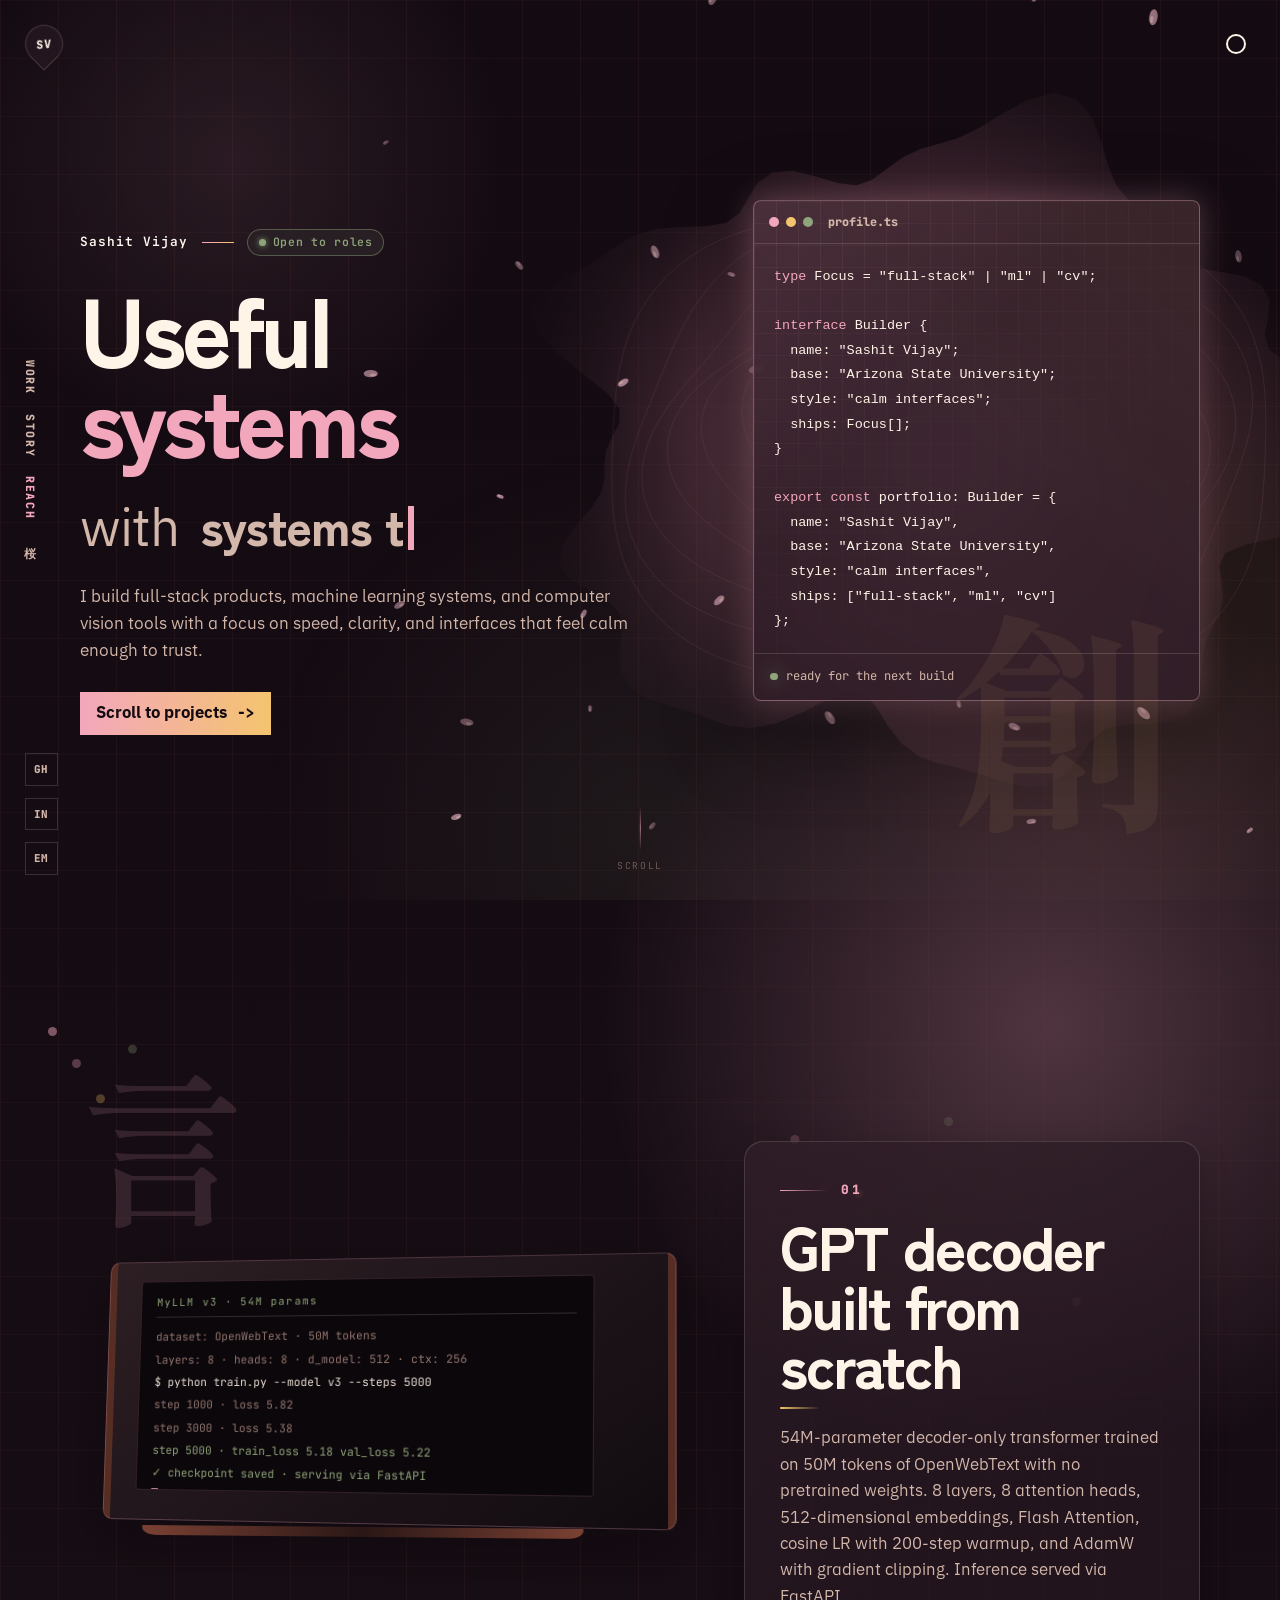
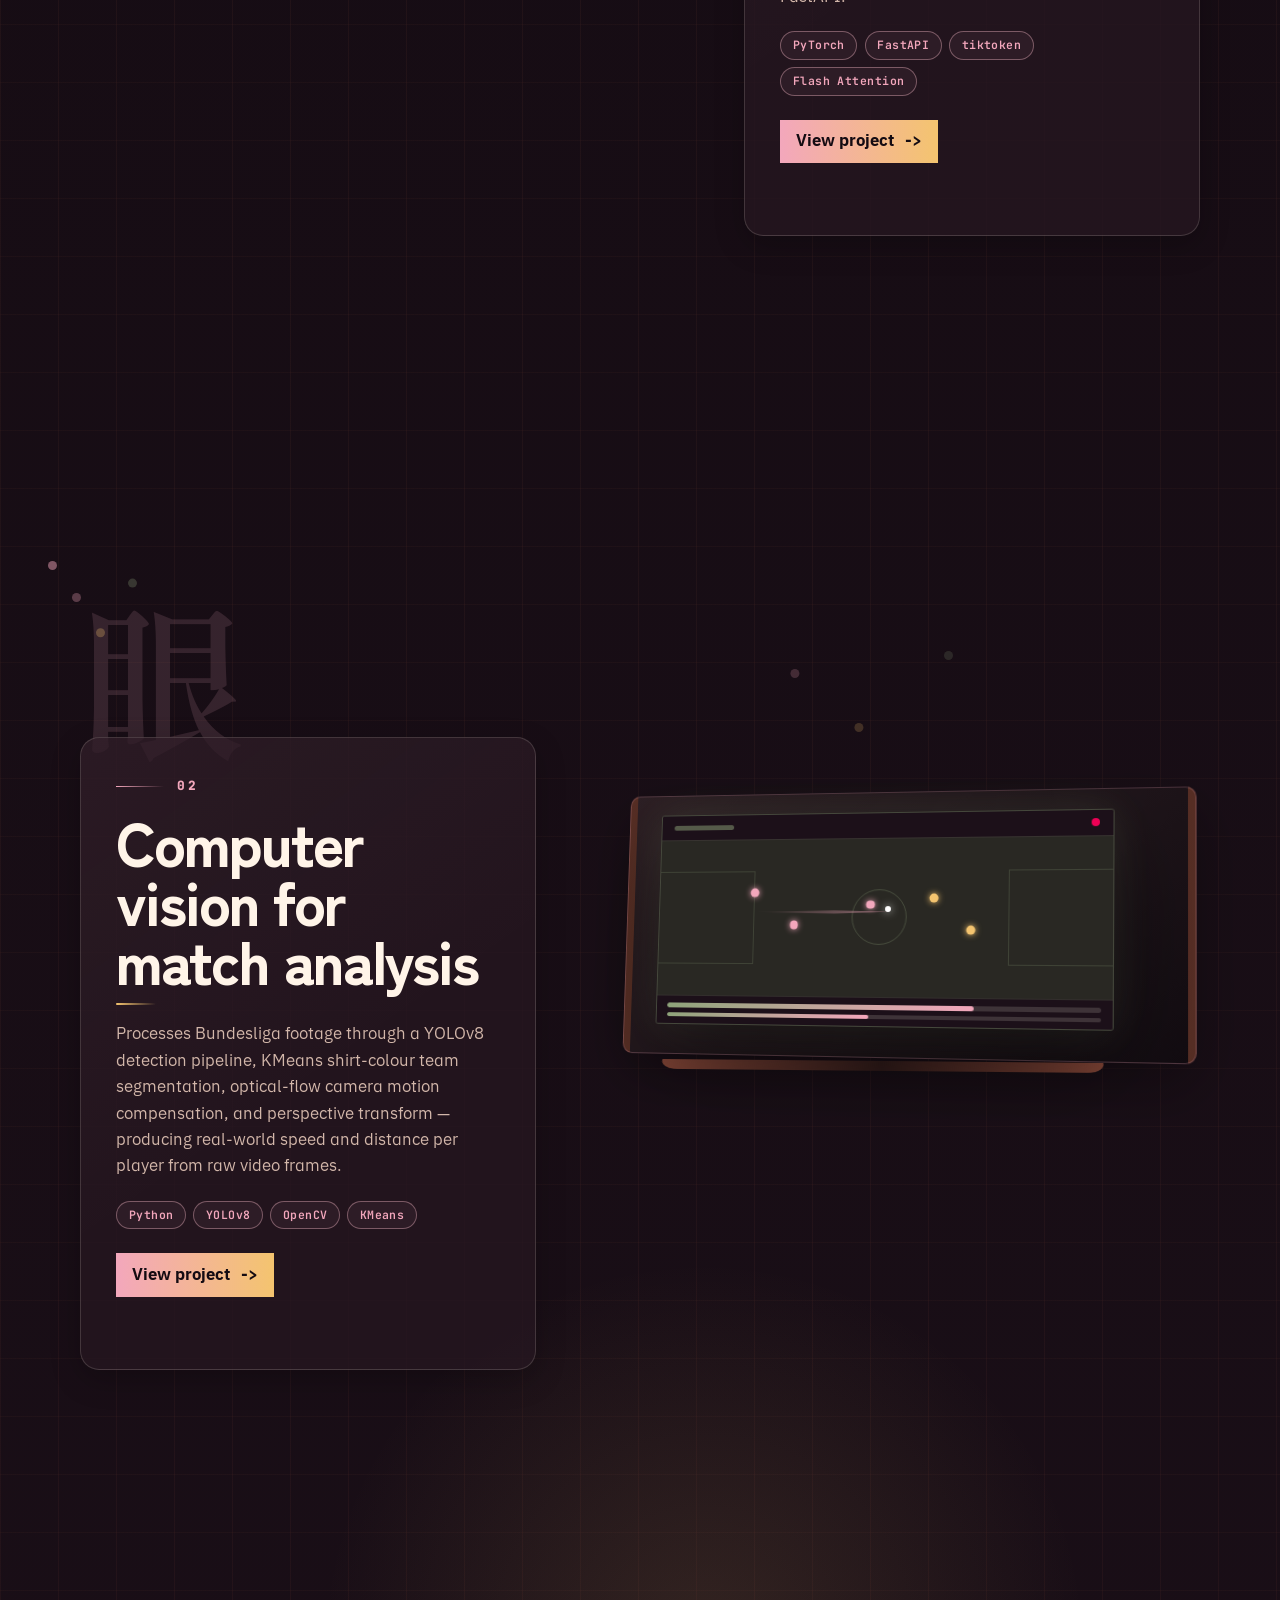
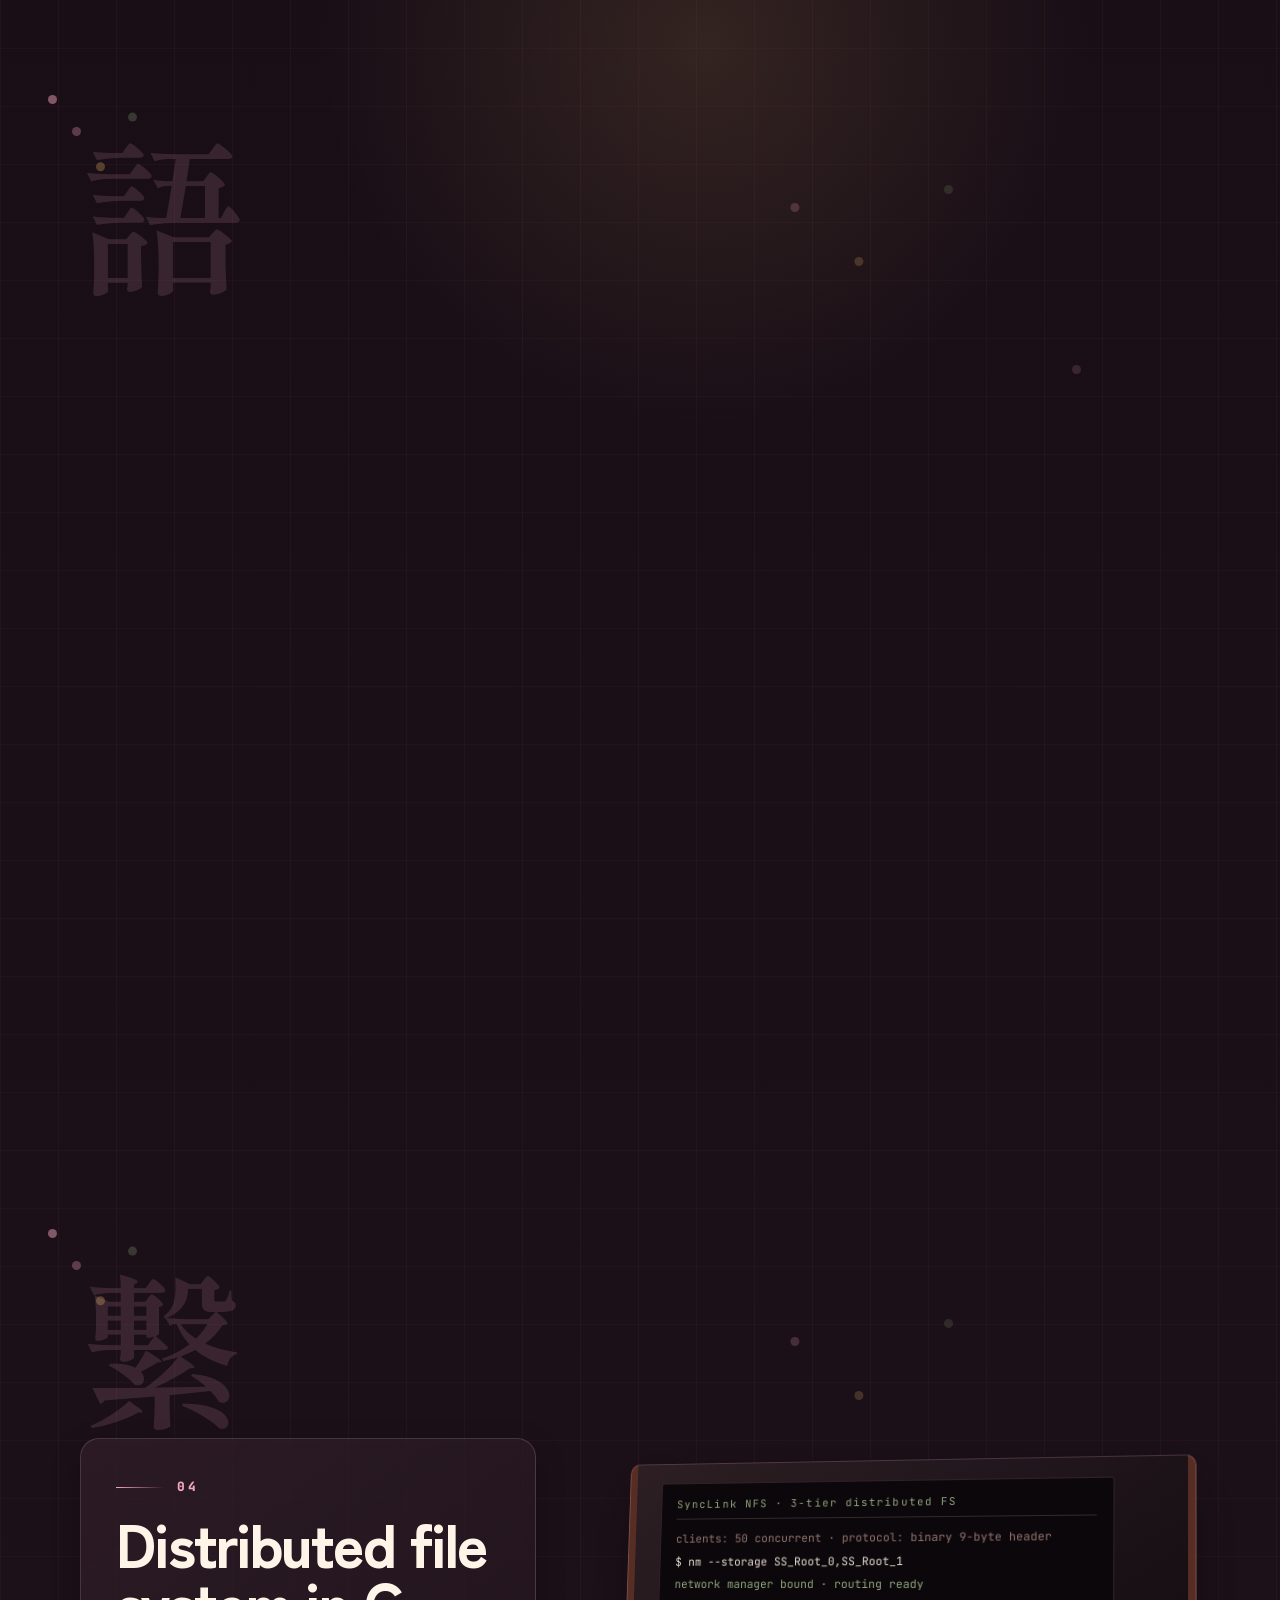
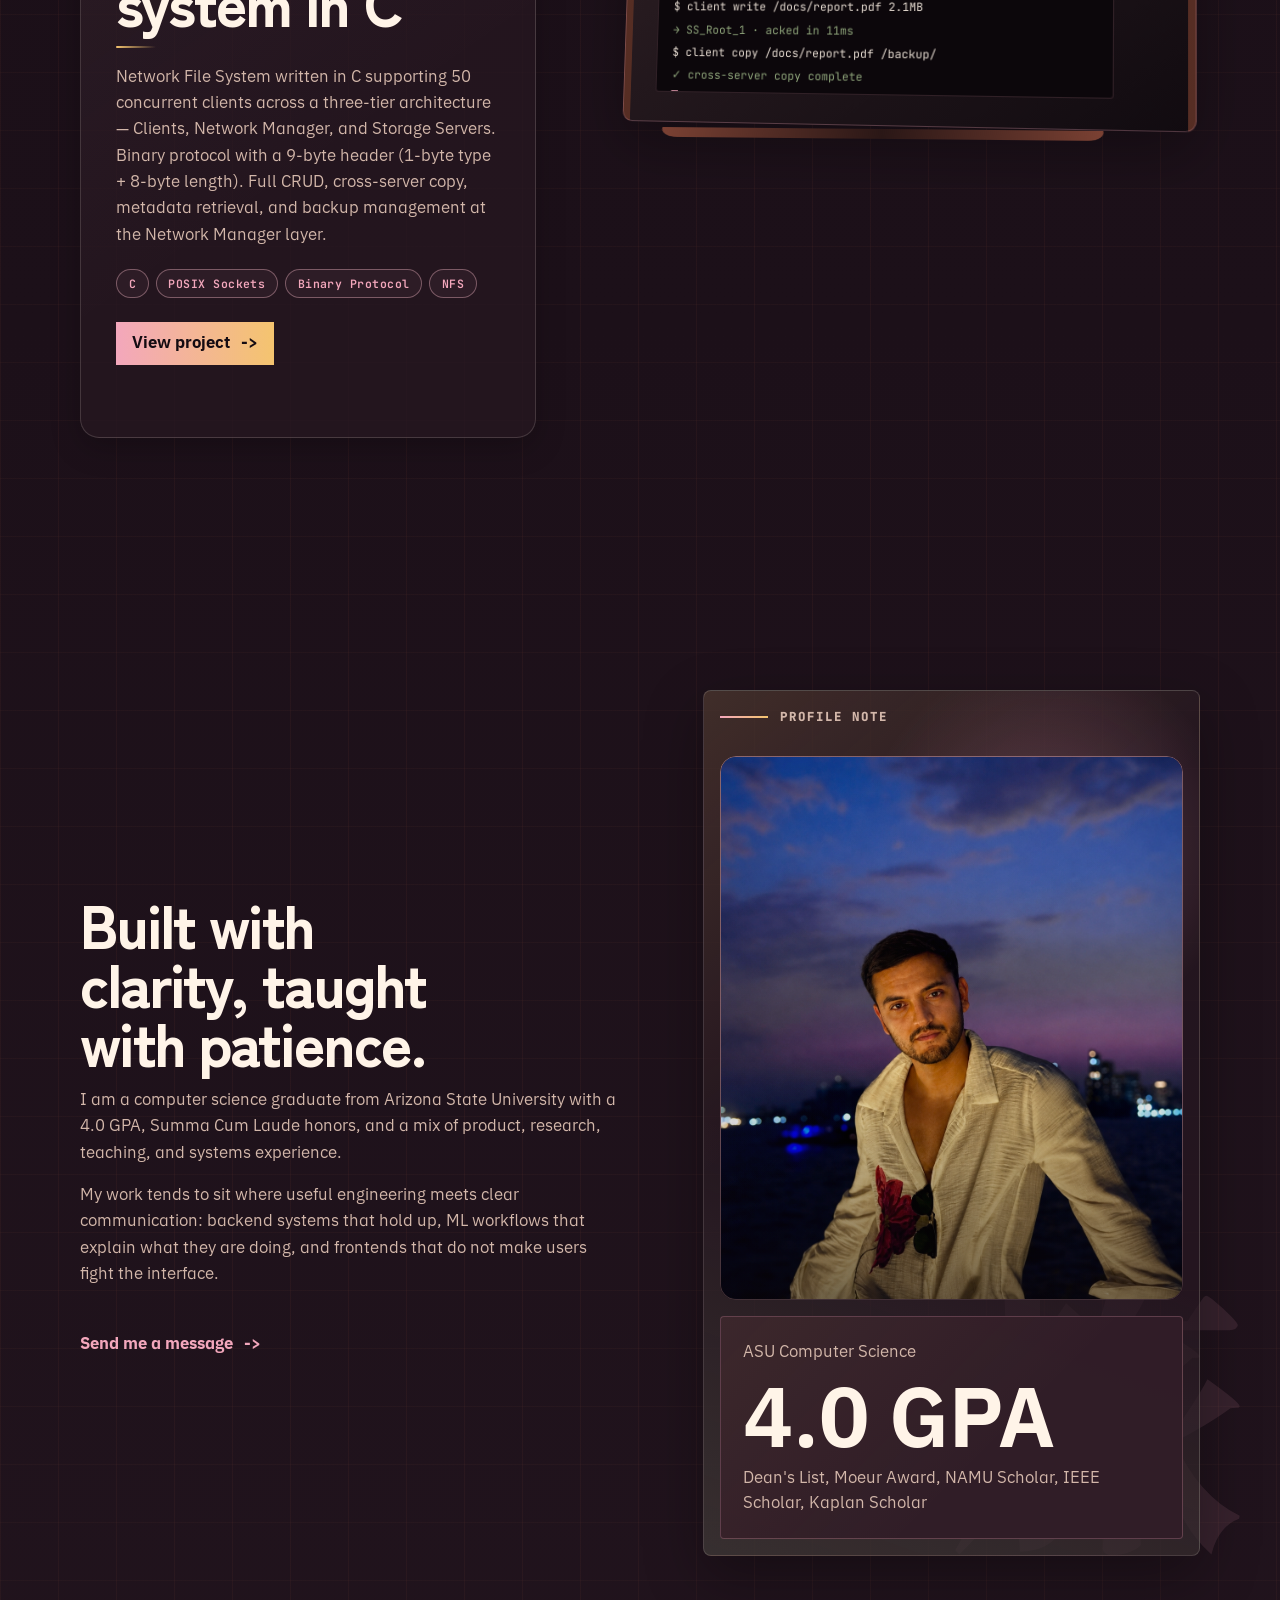
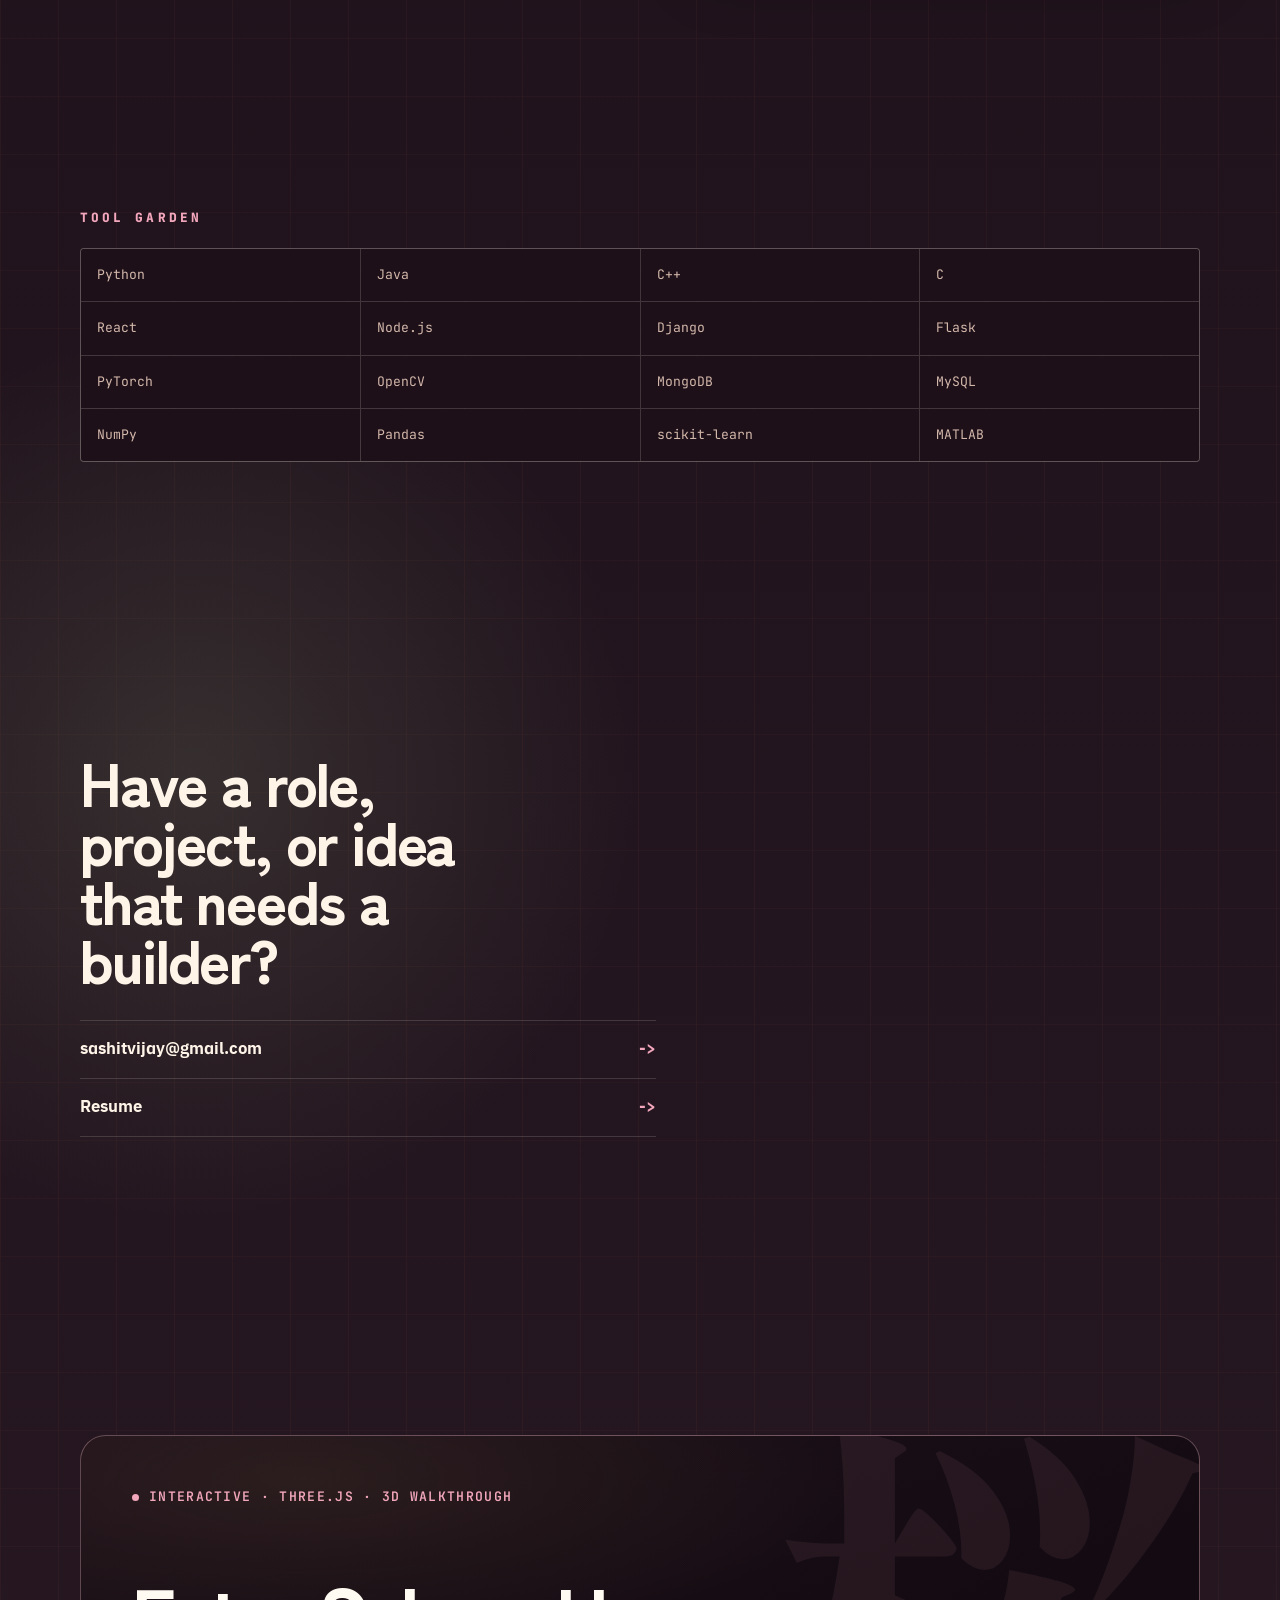
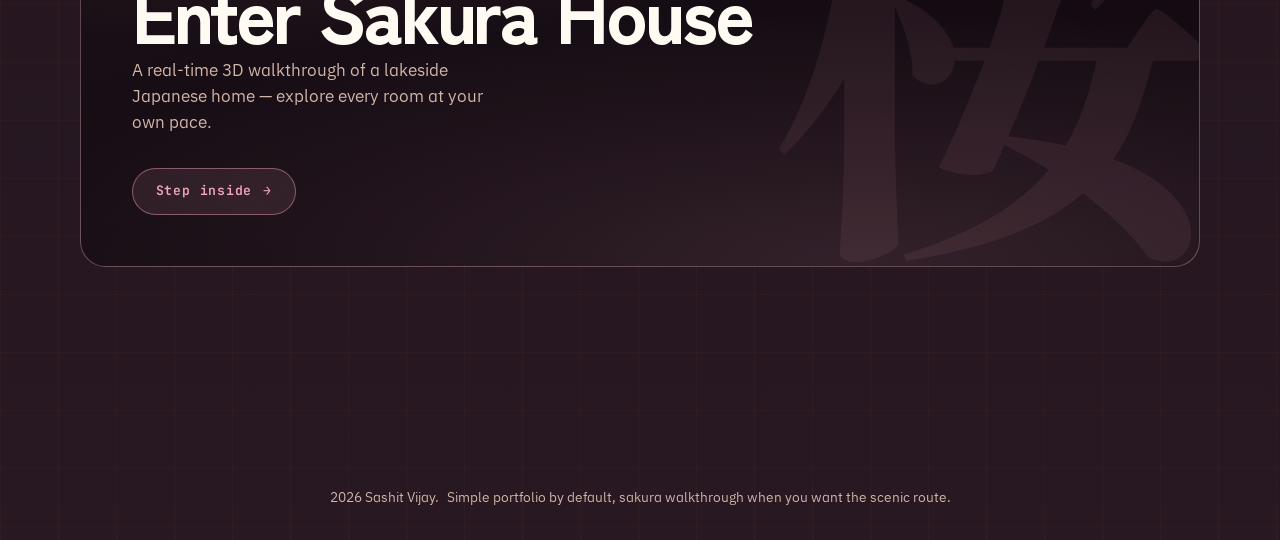
==== index.html @ f4597b2e "Restore full open-world sakura house and portal entry - Restores src/main.js to the full lakeside op" ====
<!doctype html>
<html lang="en">
  <head>
    <meta charset="UTF-8" />
    <meta name="viewport" content="width=device-width, initial-scale=1.0" />
    <meta
      name="description"
      content="Sashit Vijay - full-stack developer, machine learning engineer, and computer vision builder."
    />
    <meta name="color-scheme" content="dark light" />
    <meta name="theme-color" content="#160d14" />
    <title>Sashit Vijay | Developer Portfolio</title>
    <link rel="preconnect" href="https://fonts.googleapis.com" />
    <link rel="preconnect" href="https://fonts.gstatic.com" crossorigin />
    <link
      href="https://fonts.googleapis.com/css2?family=IBM+Plex+Sans+JP:wght@400;500;600;700&family=JetBrains+Mono:wght@400;500;600&family=Shippori+Mincho:wght@400;500;600;700&family=Zen+Kaku+Gothic+New:wght@400;500;700;900&display=swap"
      rel="stylesheet"
    />
    <link rel="stylesheet" href="./src/portfolio.css" />
  </head>
  <body id="top">
    <a class="skip-link" href="#main-content">Skip to main content</a>
    <canvas class="hero-blob" id="heroCanvas" aria-hidden="true"></canvas>

    <a class="logo-mark" href="#intro" aria-label="Sashit Vijay home">
      <span>SV</span>
    </a>
    <button class="theme-toggle" id="themeToggle" type="button" aria-label="Toggle color theme">
      <span aria-hidden="true"></span>
    </button>

    <nav class="edge-nav" aria-label="Primary navigation">
      <a href="#project-1">Work</a>
      <a href="#details">Story</a>
      <a href="#contact">Reach</a>
      <a href="./world.html">桜</a>
    </nav>

    <div class="social-rail" aria-label="Social links">
      <a href="https://github.com/adrynalean" target="_blank" rel="noreferrer" aria-label="GitHub">GH</a>
      <a href="https://www.linkedin.com/in/sashit-vijay-443b18194/" target="_blank" rel="noreferrer" aria-label="LinkedIn">IN</a>
      <a href="mailto:sashitvijay@gmail.com" aria-label="Email">EM</a>
    </div>

    <main id="main-content">
      <section class="hero section-shell" id="intro">
        <div class="hero-copy">
          <div class="hero-eyebrow">
            <span class="hero-name">Sashit Vijay</span>
            <span class="hero-divider" aria-hidden="true"></span>
            <span class="hero-available"><span aria-hidden="true"></span>Open to roles</span>
          </div>
          <h1>
            <span>Useful <em class="h1-accent">systems</em></span>
            <span class="role-row"><em class="role-prefix">with</em> <span id="roleWord">full-stack craft</span></span>
          </h1>
          <p class="hero-summary">
            I build full-stack products, machine learning systems, and computer vision tools
            with a focus on speed, clarity, and interfaces that feel calm enough to trust.
          </p>
          <a class="scroll-cta" href="#project-1">Scroll to projects</a>
        </div>

        <aside class="code-window reveal" aria-label="TypeScript profile card">
          <div class="code-topbar">
            <span></span><span></span><span></span>
            <strong>profile.ts</strong>
          </div>
          <pre><code><span class="code-muted">type</span> Focus = "full-stack" | "ml" | "cv";

<span class="code-muted">interface</span> Builder {
  name: "Sashit Vijay";
  base: "Arizona State University";
  style: "calm interfaces";
  ships: Focus[];
}

<span class="code-muted">export const</span> portfolio: Builder = {
  name: "Sashit Vijay",
  base: "Arizona State University",
  style: "calm interfaces",
  ships: ["full-stack", "ml", "cv"]
};</code></pre>
          <p class="code-status"><span></span>ready for the next build</p>
        </aside>
        <a class="scroll-indicator" href="#project-1" aria-label="Scroll to projects"></a>
      </section>

      <section class="project-section section-shell" id="project-1">
        <p class="decor-type" aria-hidden="true">言</p>
        <div class="project-visual laptop-mockup reveal">
          <div class="screen systems-screen">
            <div class="terminal-prompt">MyLLM v3 · 54M params</div>
            <div class="terminal-lines">
              <span class="t-muted">dataset: OpenWebText · 50M tokens</span>
              <span class="t-muted">layers: 8 · heads: 8 · d_model: 512 · ctx: 256</span>
              <span class="t-cmd">$ python train.py --model v3 --steps 5000</span>
              <span class="t-muted">step 1000 · loss 5.82</span>
              <span class="t-muted">step 3000 · loss 5.38</span>
              <span class="t-ok">step 5000 · train_loss 5.18  val_loss 5.22</span>
              <span class="t-ok">✓ checkpoint saved · serving via FastAPI</span>
              <span class="t-cursor">█</span>
            </div>
          </div>
        </div>
        <article class="project-copy reveal">
          <p class="project-number"><span></span>01</p>
          <h2>GPT decoder built from scratch</h2>
          <p>
            54M-parameter decoder-only transformer trained on 50M tokens of OpenWebText
            with no pretrained weights. 8 layers, 8 attention heads, 512-dimensional
            embeddings, Flash Attention, cosine LR with 200-step warmup, and AdamW with
            gradient clipping. Inference served via FastAPI.
          </p>
          <div class="stack-tags" aria-label="MyLLM tech stack">
            <span>PyTorch</span><span>FastAPI</span><span>tiktoken</span><span>Flash Attention</span>
          </div>
          <a class="project-button" href="https://github.com/adrynalean/MyLLM" target="_blank" rel="noreferrer">
            View project
          </a>
        </article>
      </section>

      <section class="project-section project-flip section-shell" id="project-2">
        <p class="decor-type" aria-hidden="true">眼</p>
        <div class="project-visual laptop-mockup reveal">
          <div class="screen soccer-screen">
            <div class="soccer-topbar"><span></span><span class="soccer-rec"></span></div>
            <div class="soccer-field">
              <div class="field-lines">
                <span class="field-center"></span>
                <span class="field-box field-box--left"></span>
                <span class="field-box field-box--right"></span>
              </div>
              <span class="player-dot" style="top:34%;left:22%"></span>
              <span class="player-dot" style="top:55%;left:31%"></span>
              <span class="player-dot" style="top:42%;left:48%"></span>
              <span class="player-dot player-dot--opp" style="top:38%;left:62%"></span>
              <span class="player-dot player-dot--opp" style="top:58%;left:70%"></span>
              <span class="player-dot player-dot--ball" style="top:45%;left:52%"></span>
              <span class="track-path"></span>
            </div>
            <div class="soccer-stats">
              <span class="stat-bar"><em style="width:72%"></em></span>
              <span class="stat-bar"><em style="width:48%"></em></span>
            </div>
          </div>
        </div>
        <article class="project-copy reveal">
          <p class="project-number"><span></span>02</p>
          <h2>Computer vision for match analysis</h2>
          <p>
            Processes Bundesliga footage through a YOLOv8 detection pipeline, KMeans
            shirt-colour team segmentation, optical-flow camera motion compensation,
            and perspective transform — producing real-world speed and distance
            per player from raw video frames.
          </p>
          <div class="stack-tags" aria-label="SoccerSense tech stack">
            <span>Python</span><span>YOLOv8</span><span>OpenCV</span><span>KMeans</span>
          </div>
          <a class="project-button" href="https://github.com/adrynalean/SoccerSense" target="_blank" rel="noreferrer">
            View project
          </a>
        </article>
      </section>

      <section class="project-section section-shell" id="project-3">
        <p class="decor-type" aria-hidden="true">語</p>
        <div class="project-visual laptop-mockup reveal">
          <div class="screen onsight-screen">
            <div class="onsight-header">
              <span>Onsight Pipeline</span>
              <span class="onsight-eps">ep 382 – 777</span>
            </div>
            <div class="onsight-modules">
              <div class="onsight-mod onsight-mod--done">
                <span class="om-tag">NER</span>
                <span class="om-label">SpaCy · entity extraction</span>
                <span class="om-check"></span>
              </div>
              <div class="onsight-mod onsight-mod--done">
                <span class="om-tag">Graph</span>
                <span class="om-label">NetworkX · co-occurrence</span>
                <span class="om-check"></span>
              </div>
              <div class="onsight-mod onsight-mod--done">
                <span class="om-tag">Classify</span>
                <span class="om-label">DeBERTa · ability types</span>
                <span class="om-check"></span>
              </div>
              <div class="onsight-mod onsight-mod--done">
                <span class="om-tag">Theme</span>
                <span class="om-label">zero-shot · DeBERTa-large</span>
                <span class="om-check"></span>
              </div>
              <div class="onsight-mod onsight-mod--active">
                <span class="om-tag">Chat</span>
                <span class="om-label">Llama 3.1-8B · LoRA</span>
                <span class="om-pulse"></span>
              </div>
            </div>
          </div>
        </div>
        <article class="project-copy reveal">
          <p class="project-number"><span></span>03</p>
          <h2>Five-module NLP pipeline</h2>
          <p>
            End-to-end LLM/NLP system analysing 395 episodes of One Piece dialogue.
            SpaCy NER for entity extraction, NetworkX character co-occurrence graph,
            fine-tuned DeBERTa ability classifier, zero-shot episode theme analysis
            with DeBERTa-large, and a LoRA-tuned Llama 3.1-8B chatbot — all unified
            in a single Gradio dashboard.
          </p>
          <div class="stack-tags" aria-label="Onsight tech stack">
            <span>Llama 3.1</span><span>DeBERTa</span><span>SpaCy</span><span>Gradio</span>
          </div>
          <a class="project-button" href="https://github.com/adrynalean/Onsight" target="_blank" rel="noreferrer">
            View project
          </a>
        </article>
      </section>

      <section class="project-section project-flip section-shell" id="project-4">
        <p class="decor-type" aria-hidden="true">繋</p>
        <div class="project-visual laptop-mockup reveal">
          <div class="screen systems-screen">
            <div class="terminal-prompt">SyncLink NFS · 3-tier distributed FS</div>
            <div class="terminal-lines">
              <span class="t-muted">clients: 50 concurrent · protocol: binary 9-byte header</span>
              <span class="t-cmd">$ nm --storage SS_Root_0,SS_Root_1</span>
              <span class="t-ok">network manager bound · routing ready</span>
              <span class="t-cmd">$ client write /docs/report.pdf  2.1MB</span>
              <span class="t-ok">→ SS_Root_1 · acked in 11ms</span>
              <span class="t-cmd">$ client copy /docs/report.pdf /backup/</span>
              <span class="t-ok">✓ cross-server copy complete</span>
              <span class="t-cursor">█</span>
            </div>
          </div>
        </div>
        <article class="project-copy reveal">
          <p class="project-number"><span></span>04</p>
          <h2>Distributed file system in C</h2>
          <p>
            Network File System written in C supporting 50 concurrent clients across a
            three-tier architecture — Clients, Network Manager, and Storage Servers.
            Binary protocol with a 9-byte header (1-byte type + 8-byte length). Full
            CRUD, cross-server copy, metadata retrieval, and backup management at the
            Network Manager layer.
          </p>
          <div class="stack-tags" aria-label="SyncLink tech stack">
            <span>C</span><span>POSIX Sockets</span><span>Binary Protocol</span><span>NFS</span>
          </div>
          <a class="project-button" href="https://github.com/adrynalean/SyncLink" target="_blank" rel="noreferrer">
            View project
          </a>
        </article>
      </section>

      <section class="details section-shell" id="details">
        <div class="details-copy reveal">
          <h2>Built with clarity, taught with patience.</h2>
          <p>
            I am a computer science graduate from Arizona State University with a 4.0 GPA,
            Summa Cum Laude honors, and a mix of product, research, teaching, and systems
            experience.
          </p>
          <p>
            My work tends to sit where useful engineering meets clear communication:
            backend systems that hold up, ML workflows that explain what they are doing,
            and frontends that do not make users fight the interface.
          </p>
          <a class="text-link" href="mailto:sashitvijay@gmail.com">Send me a message</a>
        </div>

        <aside class="details-card reveal">
          <p class="card-label"><span></span>Profile note</p>
          <figure class="photo-slot" aria-label="Portrait of Sashit Vijay">
            <img class="photo-img" src="./assets/profile_picture.png" alt="Sashit Vijay" />
          </figure>
          <div class="profile-panel">
            <p>ASU Computer Science</p>
            <strong>4.0 GPA</strong>
            <span>Dean's List, Moeur Award, NAMU Scholar, IEEE Scholar, Kaplan Scholar</span>
          </div>
        </aside>
      </section>

      <section class="stack section-shell" id="stack">
        <p class="section-label reveal">Tool garden</p>
        <div class="skill-grid reveal" aria-label="Technical skills">
          <span>Python</span>
          <span>Java</span>
          <span>C++</span>
          <span>C</span>
          <span>React</span>
          <span>Node.js</span>
          <span>Django</span>
          <span>Flask</span>
          <span>PyTorch</span>
          <span>OpenCV</span>
          <span>MongoDB</span>
          <span>MySQL</span>
          <span>NumPy</span>
          <span>Pandas</span>
          <span>scikit-learn</span>
          <span>MATLAB</span>
        </div>
      </section>

      <section class="contact section-shell" id="contact">
        <p class="section-label reveal">Contact</p>
        <h2 class="reveal">Have a role, project, or idea that needs a builder?</h2>
        <div class="contact-links reveal">
          <a href="mailto:sashitvijay@gmail.com">sashitvijay@gmail.com</a>
          <a href="./assets/SV_CV_26.pdf" target="_blank" rel="noreferrer">Resume</a>
        </div>
      </section>

      <section class="portal-section section-shell" id="portal" aria-label="Enter interactive portfolio">
        <a class="portal-gate reveal" id="portalGate" href="./world.html">
          <p class="portal-eyebrow"><span class="portal-dot" aria-hidden="true"></span>Interactive · Three.js · 3D walkthrough</p>
          <h2 class="portal-title">Enter Sakura House</h2>
          <p class="portal-sub">A real-time 3D walkthrough of a lakeside Japanese home — explore every room at your own pace.</p>
          <span class="portal-cta" aria-hidden="true">
            <span class="portal-cta-text">Step inside</span>
            <span class="portal-cta-arrow">→</span>
          </span>
          <span class="portal-kanji" aria-hidden="true">桜</span>
        </a>
      </section>

    </main>

    <footer class="footer">
      <span>2026 Sashit Vijay.</span>
      <span>Simple portfolio by default, sakura walkthrough when you want the scenic route.</span>
    </footer>

    <div class="loading-overlay" id="loadingOverlay" aria-hidden="true" role="status">
      <div class="loading-inner">
        <p class="loading-kanji" aria-hidden="true">桜</p>
        <p class="loading-title">Entering Sakura House</p>
        <div class="loading-track" role="progressbar" aria-valuemin="0" aria-valuemax="100">
          <div class="loading-bar" id="loadingBar"></div>
        </div>
        <p class="loading-hint">Loading scene assets…</p>
      </div>
    </div>

    <script type="module" src="./src/portfolio.js"></script>
  </body>
</html>
---- src/portfolio.css ----
:root {
  color-scheme: dark;

  /* ---------- Primitive palette (dark / night-garden) ---------- */
  /* Ink: deep plum/night surfaces, darkest -> lightest */
  --ink-0: #0c070b;
  --ink-1: #140b12;
  --ink-2: #1c1019;
  --ink-3: #271822;
  --ink-4: #34202d;
  --ink-5: #432a3a;

  /* Paper: warm cream surfaces, lightest -> darkest (used by light theme) */
  --paper-0: #fff6ea;
  --paper-1: #fbecd9;
  --paper-2: #f3dcc3;
  --paper-3: #e7c8a8;
  --paper-4: #cda886;

  /* Sakura: pink accent, soft -> deep */
  --sakura-soft: #ffd2dd;
  --sakura: #f3a7bc;
  --sakura-deep: #c85f7f;

  /* Lantern: warm gold accent */
  --lantern-soft: #ffd99a;
  --lantern: #f4c46f;
  --lantern-deep: #b7792f;

  /* Moss: muted green accent */
  --moss-soft: #b6c8a3;
  --moss: #8ea47a;
  --moss-deep: #5e7350;

  /* Wood: warm brown structure tone */
  --wood-soft: #a5614c;
  --wood: #7b4133;
  --wood-deep: #4a2620;

  /* ---------- Semantic surfaces (dark) ---------- */
  --bg: var(--ink-1);
  --bg-soft: var(--ink-3);
  --surface-1: var(--ink-1);
  --surface-2: var(--ink-2);
  --surface-3: var(--ink-3);
  --surface-4: var(--ink-4);

  /* ---------- Semantic text ---------- */
  --text: #fff4e8;
  --text-strong: #fffaf2;
  --muted: #d3b7aa;
  --faint: #90746d;
  --line: rgba(255, 244, 232, 0.15);
  --line-strong: rgba(255, 244, 232, 0.28);

  /* ---------- Semantic accents ---------- */
  --accent: var(--sakura);
  --accent-2: var(--lantern);
  --accent-deep: var(--sakura-deep);

  /* ---------- Glass panels ---------- */
  --panel: rgba(39, 24, 33, 0.74);
  --panel-strong: rgba(49, 30, 40, 0.96);

  /* ---------- Shadow + glow ---------- */
  --shadow-soft: 0 10px 30px rgba(0, 0, 0, 0.22);
  --shadow-medium: 0 20px 60px rgba(0, 0, 0, 0.32);
  --shadow-strong: 0 30px 90px rgba(0, 0, 0, 0.42);
  --shadow: var(--shadow-medium);
  --glow-sakura: 0 0 32px color-mix(in srgb, var(--sakura) 32%, transparent);
  --glow-lantern: 0 0 32px color-mix(in srgb, var(--lantern) 32%, transparent);

  /* ---------- Spacing scale (1.5x ratio) ---------- */
  --space-1: 0.25rem;
  --space-2: 0.5rem;
  --space-3: 0.75rem;
  --space-4: 1rem;
  --space-5: 1.5rem;
  --space-6: 2.25rem;
  --space-7: 3.5rem;
  --space-8: 5.5rem;

  /* ---------- Radius ---------- */
  --radius-sm: 0.25rem;
  --radius-md: 0.5rem;
  --radius-lg: 1rem;
  --radius-pill: 999px;

  /* ---------- Motion ---------- */
  --dur-fast: 160ms;
  --dur-base: 220ms;
  --dur-slow: 420ms;
  --dur-reveal: 700ms;
  --ease-out: cubic-bezier(0.22, 1, 0.36, 1);
  --ease-spring: cubic-bezier(0.34, 1.32, 0.64, 1);
  --ease-standard: cubic-bezier(0.4, 0, 0.2, 1);

  /* ---------- Layout ---------- */
  --container: 1120px;
  --container-wide: 1320px;
  --gutter: clamp(1.25rem, 4vw, 4rem);
  --section-y: clamp(5rem, 14vh, 12rem);
  --section-gap: clamp(2rem, 5vw, 5rem);
  --bp-md: 900px;
  --bp-sm: 560px;

  /* ---------- Type ---------- */
  --sans: "IBM Plex Sans JP", "Zen Kaku Gothic New", ui-sans-serif, system-ui, -apple-system, BlinkMacSystemFont,
    "Segoe UI", sans-serif;
  --display: "Zen Kaku Gothic New", "IBM Plex Sans JP", ui-sans-serif, sans-serif;
  --serif: "Shippori Mincho", "Noto Serif JP", Georgia, "Times New Roman", serif;
  --mono: "JetBrains Mono", "SFMono-Regular", Consolas, "Liberation Mono", monospace;
  --japanese: "Shippori Mincho", "Noto Serif JP", serif;
  --type-display: clamp(3.25rem, 7.6vw, 7rem);
  --type-h1: clamp(2.4rem, 5.2vw, 5rem);
  --type-h2: clamp(2rem, 4.7vw, 4.6rem);
  --type-h3: clamp(1.4rem, 2.6vw, 2rem);
  --type-body: clamp(0.98rem, 1.28vw, 1.12rem);
  --type-small: 0.82rem;
  --type-mono: clamp(0.72rem, 1.05vw, 0.9rem);
}

[data-theme="light"] {
  color-scheme: light;

  /* Surfaces shift to paper scale */
  --bg: var(--paper-0);
  --bg-soft: var(--paper-1);
  --surface-1: var(--paper-0);
  --surface-2: var(--paper-1);
  --surface-3: var(--paper-2);
  --surface-4: var(--paper-3);

  /* Text inverts toward ink */
  --text: var(--ink-1);
  --text-strong: var(--ink-0);
  --muted: #6f554c;
  --faint: #9b7f75;
  --line: rgba(36, 23, 18, 0.14);
  --line-strong: rgba(36, 23, 18, 0.26);

  /* Accents shift to their deep variants for AA contrast on light */
  --accent: var(--sakura-deep);
  --accent-2: var(--lantern-deep);
  --accent-deep: #9a3a59;

  --panel: rgba(255, 249, 239, 0.78);
  --panel-strong: rgba(255, 249, 239, 0.96);

  --shadow-soft: 0 10px 30px rgba(95, 55, 34, 0.08);
  --shadow-medium: 0 20px 60px rgba(95, 55, 34, 0.12);
  --shadow-strong: 0 30px 90px rgba(95, 55, 34, 0.18);
  --shadow: var(--shadow-medium);
  --glow-sakura: 0 0 32px color-mix(in srgb, var(--sakura-deep) 22%, transparent);
  --glow-lantern: 0 0 32px color-mix(in srgb, var(--lantern-deep) 22%, transparent);
}

* {
  box-sizing: border-box;
}

html {
  scroll-behavior: smooth;
  -webkit-font-smoothing: antialiased;
  -moz-osx-font-smoothing: grayscale;
  text-rendering: optimizeLegibility;
  font-feature-settings: "kern" 1, "liga" 1, "calt" 1, "ss01" 1;
}

code,
pre,
.code-window,
.project-code,
.terminal-lines,
.skill-grid,
.project-number,
.name-label,
.section-label {
  font-feature-settings: "kern" 1, "liga" 0, "calt" 0;
  font-variant-numeric: tabular-nums;
}

body {
  min-width: 320px;
  margin: 0;
  overflow-x: hidden;
  font-family: var(--sans);
  font-size: 16px;
  line-height: 1.55;
  color: var(--text);
  background:
    linear-gradient(90deg, color-mix(in srgb, var(--wood) 11%, transparent) 1px, transparent 1px),
    linear-gradient(color-mix(in srgb, var(--wood) 8%, transparent) 1px, transparent 1px),
    radial-gradient(circle at 82% 12%, color-mix(in srgb, var(--sakura) 26%, transparent), transparent 28rem),
    radial-gradient(circle at 55% 38%, color-mix(in srgb, var(--lantern) 12%, transparent), transparent 24rem),
    radial-gradient(circle at 15% 84%, color-mix(in srgb, var(--moss) 18%, transparent), transparent 28rem),
    linear-gradient(180deg, var(--surface-1), var(--surface-2) 60%, var(--surface-3) 100%);
  background-size: 58px 58px, 58px 58px, auto, auto, auto, auto;
  transition: background var(--dur-base) var(--ease-standard), color var(--dur-base) var(--ease-standard);
}

body::before {
  content: "";
  position: fixed;
  inset: 0;
  z-index: -2;
  pointer-events: none;
  background:
    radial-gradient(circle at 18% 18%, color-mix(in srgb, var(--sakura) 10%, transparent), transparent 18rem),
    radial-gradient(circle at 90% 68%, color-mix(in srgb, var(--lantern) 11%, transparent), transparent 22rem),
    radial-gradient(circle at 50% 92%, color-mix(in srgb, var(--moss) 8%, transparent), transparent 24rem);
}

body::selection {
  color: var(--bg);
  background: var(--accent);
}

a {
  color: inherit;
  text-decoration: none;
}

button {
  font: inherit;
}

.skip-link {
  position: fixed;
  top: var(--space-4);
  left: var(--space-4);
  z-index: 80;
  transform: translateY(-160%);
  padding: 0.65rem 0.8rem;
  border: 1px solid var(--line);
  background: var(--panel-strong);
  color: var(--text);
  transition: transform var(--dur-fast) var(--ease-out);
}

.skip-link:focus {
  transform: translateY(0);
}

.hero-blob {
  position: fixed;
  top: 0;
  right: 0;
  z-index: -1;
  width: min(72vw, 940px);
  height: 100vh;
  opacity: var(--blob-opacity, 1);
  transition: opacity var(--dur-fast) var(--ease-out);
}

.logo-mark,
.theme-toggle,
.edge-nav,
.social-rail {
  position: fixed;
  z-index: 40;
}

.logo-mark {
  top: 1.55rem;
  left: 1.55rem;
  display: grid;
  width: 2.35rem;
  height: 2.35rem;
  place-items: center;
  border: 1px solid var(--line);
  border-radius: var(--radius-pill) var(--radius-pill) var(--radius-pill) 0;
  color: var(--text);
  font-family: var(--mono);
  font-size: 0.72rem;
  font-weight: 900;
  letter-spacing: 0.04em;
  background: var(--panel);
  box-shadow: var(--shadow);
  transform: rotate(-45deg);
  transition: transform var(--dur-base) var(--ease-spring), box-shadow var(--dur-base) var(--ease-out);
}

.logo-mark:hover {
  transform: rotate(-45deg) scale(1.06);
  box-shadow: var(--shadow-medium), var(--glow-sakura);
}

.logo-mark span {
  transform: rotate(45deg);
}

.theme-toggle {
  top: 1.55rem;
  right: 1.55rem;
  display: grid;
  width: 2.4rem;
  height: 2.4rem;
  place-items: center;
  border: 0;
  border-radius: var(--radius-pill);
  cursor: pointer;
  color: var(--text);
  background: transparent;
}

.theme-toggle span {
  display: block;
  width: 1.25rem;
  height: 1.25rem;
  border: 2px solid currentColor;
  border-radius: var(--radius-pill);
  box-shadow: inset -0.38rem -0.1rem 0 var(--bg);
  transition: transform var(--dur-base) var(--ease-spring);
}

.theme-toggle:hover span {
  transform: rotate(18deg);
}

[data-theme="light"] .theme-toggle span {
  border-width: 0;
  background: currentColor;
  box-shadow: 0 0 0 0.34rem color-mix(in srgb, var(--text) 14%, transparent);
}

.edge-nav {
  top: 50%;
  left: 1.35rem;
  display: grid;
  gap: 1.2rem;
  transform: translateY(-50%);
}

.edge-nav a {
  writing-mode: vertical-rl;
  color: var(--muted);
  font-family: var(--mono);
  font-size: 0.72rem;
  font-weight: 800;
  letter-spacing: 0.14em;
  text-transform: uppercase;
  transition: color var(--dur-fast) var(--ease-out);
}

.edge-nav a:hover,
.edge-nav a.is-active {
  color: var(--accent);
}

.social-rail {
  bottom: 1.55rem;
  left: 1.55rem;
  display: grid;
  gap: 0.75rem;
}

.social-rail a {
  display: grid;
  width: 2.05rem;
  height: 2.05rem;
  place-items: center;
  border: 1px solid var(--line);
  color: var(--muted);
  font-family: var(--mono);
  font-size: 0.68rem;
  font-weight: 900;
  transition: border-color var(--dur-fast) var(--ease-out), color var(--dur-fast) var(--ease-out), transform var(--dur-fast) var(--ease-spring);
}

.social-rail a:hover {
  border-color: var(--accent);
  color: var(--accent);
  transform: translateY(-2px);
}

.section-shell {
  width: min(var(--container), calc(100% - var(--gutter) * 2));
  margin: 0 auto;
}

.section-shell--wide {
  width: min(var(--container-wide), calc(100% - var(--gutter) * 2));
}

.hero {
  position: relative;
  display: grid;
  grid-template-columns: minmax(0, 0.94fr) minmax(310px, 0.72fr);
  gap: clamp(2rem, 7vw, 6rem);
  min-height: 100vh;
  align-items: center;
}

.hero::after {
  content: "創";
  position: absolute;
  bottom: 8%;
  right: 2%;
  z-index: 0;
  color: color-mix(in srgb, var(--accent-2) 7%, transparent);
  font-family: var(--japanese);
  font-size: clamp(8rem, 18vw, 18rem);
  font-weight: 700;
  line-height: 1;
  pointer-events: none;
  user-select: none;
}

.hero-copy {
  width: min(760px, 100%);
  padding-top: 4rem;
}

.code-window {
  position: relative;
  overflow: hidden;
  border: 1px solid color-mix(in srgb, var(--accent) 22%, var(--line));
  border-radius: var(--radius-md);
  background:
    linear-gradient(135deg, color-mix(in srgb, var(--sakura) 12%, transparent), transparent 38%),
    linear-gradient(220deg, color-mix(in srgb, var(--lantern) 6%, transparent), transparent 50%),
    color-mix(in srgb, var(--panel-strong) 92%, transparent);
  box-shadow: var(--shadow-strong), var(--glow-sakura);
  backdrop-filter: blur(18px);
  transition: transform var(--dur-slow) var(--ease-out), box-shadow var(--dur-slow) var(--ease-out);
  transform-style: preserve-3d;
}

.code-window:hover {
  transform: rotateX(-3deg) rotateY(4deg) translateY(-4px);
  box-shadow: var(--shadow-strong), var(--glow-sakura), var(--glow-lantern);
}

.code-window::before {
  content: "";
  position: absolute;
  inset: 0;
  pointer-events: none;
  background:
    linear-gradient(90deg, color-mix(in srgb, var(--accent) 8%, transparent) 1px, transparent 1px),
    linear-gradient(color-mix(in srgb, var(--accent) 6%, transparent) 1px, transparent 1px);
  background-size: 22px 22px;
  mask-image: linear-gradient(145deg, black, transparent 72%);
}

.code-topbar {
  position: relative;
  z-index: 1;
  display: flex;
  align-items: center;
  gap: 0.45rem;
  min-height: 2.7rem;
  padding: 0 0.95rem;
  border-bottom: 1px solid var(--line);
  color: var(--muted);
  font-family: var(--mono);
  font-size: 0.74rem;
}

.code-topbar span {
  width: 0.62rem;
  height: 0.62rem;
  border-radius: var(--radius-pill);
  background: var(--accent);
}

.code-topbar span:nth-child(2) {
  background: var(--accent-2);
}

.code-topbar span:nth-child(3) {
  background: var(--moss);
}

.code-topbar strong {
  margin-left: 0.45rem;
  font-weight: 800;
}

.code-window pre {
  position: relative;
  z-index: 1;
  overflow: auto;
  margin: 0;
  padding: 1.25rem;
  color: var(--text);
  font-family: var(--mono);
  font-size: var(--type-mono);
  line-height: 1.68;
}

.code-muted {
  color: var(--accent);
}

.code-status {
  position: relative;
  z-index: 1;
  display: flex;
  align-items: center;
  gap: 0.55rem;
  margin: 0;
  padding: 0.85rem 1rem;
  border-top: 1px solid var(--line);
  color: var(--muted);
  font-family: var(--mono);
  font-size: 0.76rem;
}

.code-status span {
  width: 0.48rem;
  height: 0.48rem;
  border-radius: var(--radius-pill);
  background: var(--moss);
  box-shadow: 0 0 18px color-mix(in srgb, var(--moss) 80%, transparent);
  animation: statusPulse 2.4s var(--ease-standard) infinite;
}

@keyframes statusPulse {
  0%, 100% { opacity: 0.7; }
  50% { opacity: 1; }
}

.name-label,
.section-label,
.project-number {
  margin: 0;
  color: var(--accent);
  font-family: var(--mono);
  font-size: clamp(0.72rem, 1vw, 0.82rem);
  font-weight: 900;
  letter-spacing: 0.24em;
  text-transform: uppercase;
}

/* ── Hero eyebrow ───────────────────────────────── */
.hero-eyebrow {
  display: flex;
  align-items: center;
  gap: 0.85rem;
  margin-bottom: 1.6rem;
  font-family: var(--mono);
  font-size: clamp(0.72rem, 1vw, 0.84rem);
  font-weight: 600;
  letter-spacing: 0.08em;
}

.hero-name {
  color: var(--text-strong);
}

.hero-divider {
  width: 2rem;
  height: 1px;
  background: linear-gradient(90deg, var(--accent), var(--accent-2));
  flex-shrink: 0;
}

.hero-available {
  display: inline-flex;
  align-items: center;
  gap: 0.45rem;
  padding: 0.22rem 0.65rem;
  border: 1px solid color-mix(in srgb, var(--moss) 45%, transparent);
  border-radius: var(--radius-pill);
  background: color-mix(in srgb, var(--moss) 10%, var(--surface-2));
  color: var(--moss);
  font-size: 0.72rem;
  letter-spacing: 0.06em;
}

.hero-available span {
  width: 0.42rem;
  height: 0.42rem;
  border-radius: var(--radius-pill);
  background: var(--moss);
  box-shadow: 0 0 6px var(--moss);
  animation: statusPulse 2.4s var(--ease-standard) infinite;
}

/* ── H1 accent word ─────────────────────────────── */
.h1-accent {
  font-style: normal;
  color: var(--accent);
  -webkit-text-stroke: 0px;
}

h1,
h2,
h3,
p {
  margin-top: 0;
}

h1 {
  max-width: 10.6ch;
  margin: 0.85rem 0 1.45rem;
  font-family: var(--display);
  font-size: var(--type-display);
  font-weight: 900;
  letter-spacing: -0.04em;
  line-height: 0.92;
  font-feature-settings: "kern" 1, "liga" 1, "calt" 1;
}

h1 > span {
  display: block;
}

.role-row {
  display: block;
  margin-top: clamp(1.5rem, 2.6vw, 2.6rem);
  color: var(--muted);
  font-size: 0.52em;
  letter-spacing: -0.02em;
  line-height: 1.2;
  white-space: nowrap;
}

.role-prefix {
  margin-right: 0.18em;
  font-family: var(--sans);
  font-style: normal;
  font-weight: 400;
  color: var(--muted);
}

#roleWord {
  position: relative;
  display: inline-block;
  min-width: 14ch;
}

#roleWord::after {
  content: "";
  display: inline-block;
  width: 0.12em;
  height: 0.86em;
  margin-left: 0.1em;
  background: var(--accent);
  animation: cursorBlink 820ms steps(2, start) infinite;
  vertical-align: -0.08em;
}

.hero-summary {
  width: min(36rem, 100%);
  margin-bottom: 1.7rem;
  color: var(--muted);
  font-size: var(--type-body);
  line-height: 1.65;
}

.scroll-cta,
.project-button,
.text-link {
  display: inline-flex;
  align-items: center;
  gap: 0.7rem;
  color: var(--bg);
  background: linear-gradient(90deg, var(--accent), var(--accent-2));
  font-weight: 900;
  transition: transform var(--dur-base) var(--ease-spring), box-shadow var(--dur-base) var(--ease-out), filter var(--dur-base) var(--ease-out);
}

.scroll-cta,
.project-button {
  min-height: 2.7rem;
  padding: 0 1rem;
}

.scroll-cta:hover,
.project-button:hover {
  transform: translateY(-2px);
  box-shadow: var(--shadow-soft), var(--glow-sakura);
  filter: brightness(1.05);
}

.scroll-cta::after,
.project-button::after,
.text-link::after {
  content: "->";
  transition: transform var(--dur-base) var(--ease-spring);
}

.scroll-cta:hover::after,
.project-button:hover::after,
.text-link:hover::after {
  transform: translateX(0.3rem);
}

.scroll-indicator {
  position: absolute;
  bottom: 1.65rem;
  left: 50%;
  display: flex;
  flex-direction: column;
  align-items: center;
  gap: 0.5rem;
  transform: translateX(-50%);
  color: var(--faint);
  font-family: var(--mono);
  font-size: 0.6rem;
  letter-spacing: 0.18em;
  text-transform: uppercase;
  opacity: 0.7;
  transition: opacity var(--dur-fast) var(--ease-out);
}

.scroll-indicator:hover {
  opacity: 1;
}

.scroll-indicator::before {
  content: "";
  display: block;
  width: 1px;
  height: 2.8rem;
  background: linear-gradient(to bottom, transparent, var(--accent), transparent);
  animation: scrollLine 2s var(--ease-standard) infinite;
}

.scroll-indicator::after {
  content: "scroll";
}

@keyframes scrollLine {
  0%   { transform: scaleY(0); transform-origin: top; opacity: 0; }
  40%  { transform: scaleY(1); transform-origin: top; opacity: 1; }
  60%  { transform: scaleY(1); transform-origin: bottom; opacity: 1; }
  100% { transform: scaleY(0); transform-origin: bottom; opacity: 0; }
}

.project-section {
  position: relative;
  display: grid;
  min-height: 118vh;
  grid-template-columns: minmax(0, 1.08fr) minmax(320px, 0.82fr);
  gap: var(--section-gap);
  align-items: center;
  padding: var(--section-y) 0;
}

.project-section::before {
  content: "";
  position: absolute;
  inset: 12% auto auto -2rem;
  width: 0.55rem;
  height: 0.55rem;
  border-radius: var(--radius-pill);
  background: var(--accent);
  box-shadow:
    1.5rem 2rem 0 color-mix(in srgb, var(--accent) 64%, transparent),
    3rem 4.2rem 0 color-mix(in srgb, var(--accent-2) 58%, transparent),
    5rem 1.1rem 0 color-mix(in srgb, var(--moss) 58%, transparent),
    58vw 12vh 0 color-mix(in srgb, var(--accent) 42%, transparent),
    63vw 18vh 0 color-mix(in srgb, var(--accent-2) 40%, transparent),
    70vw 10vh 0 color-mix(in srgb, var(--moss) 38%, transparent),
    80vw 30vh 0 color-mix(in srgb, var(--accent) 32%, transparent);
  opacity: 0.48;
}

.project-section + .project-section {
  margin-top: 8vh;
}

.project-flip {
  grid-template-columns: minmax(320px, 0.82fr) minmax(0, 1.08fr);
}

.project-flip .project-visual {
  order: 2;
}

.decor-type {
  position: absolute;
  top: 15%;
  left: 0;
  z-index: -1;
  margin: 0;
  color: color-mix(in srgb, var(--accent) 14%, transparent);
  font-family: var(--japanese);
  font-size: clamp(4.8rem, 13vw, 12rem);
  font-style: normal;
  font-weight: 600;
  letter-spacing: 0;
  line-height: 1;
  white-space: nowrap;
  user-select: none;
}

.project-visual {
  position: relative;
  min-height: 26rem;
  perspective: 1100px;
  transform-style: preserve-3d;
  transition:
    transform 0.24s var(--ease-out),
    filter 0.24s var(--ease-out);
  will-change: transform;
}

.project-visual:hover {
  transform: translateY(-0.45rem);
  filter: drop-shadow(0 0 42px color-mix(in srgb, var(--accent) 16%, transparent));
}

.laptop-mockup::before {
  content: "";
  position: absolute;
  inset: 8% 2% auto;
  height: 64%;
  border: 1px solid color-mix(in srgb, var(--accent) 24%, transparent);
  border-radius: 0.65rem;
  background:
    linear-gradient(90deg, color-mix(in srgb, var(--wood) 70%, #000) 0 0.45rem, transparent 0.45rem calc(100% - 0.45rem), color-mix(in srgb, var(--wood) 70%, #000) calc(100% - 0.45rem)),
    linear-gradient(145deg, #2d1f24, #110b10);
  box-shadow: var(--shadow);
  transform: rotateX(4deg) rotateY(-9deg) rotateZ(1deg);
  transition:
    border-color 0.24s var(--ease-out),
    box-shadow 0.24s var(--ease-out),
    transform 0.24s var(--ease-out);
}

.laptop-mockup::after {
  content: "";
  position: absolute;
  left: 10%;
  right: 16%;
  top: 72%;
  height: 1.1rem;
  border-radius: 0 0 2rem 2rem;
  background: linear-gradient(90deg, var(--wood), #2a1716 50%, var(--wood));
  transform: rotateX(62deg) rotateZ(1deg);
  transition:
    filter 0.24s var(--ease-out),
    transform 0.24s var(--ease-out);
}

.laptop-mockup:hover::before {
  border-color: color-mix(in srgb, var(--accent) 42%, transparent);
  box-shadow: var(--shadow-medium), 0 0 48px color-mix(in srgb, var(--accent) 14%, transparent);
  transform: rotateX(3deg) rotateY(-7deg) rotateZ(0.5deg) translateY(-0.18rem);
}

.laptop-mockup:hover::after {
  filter: brightness(1.08);
  transform: rotateX(62deg) rotateZ(0.5deg) translateY(-0.08rem);
}

.screen {
  position: absolute;
  top: 13%;
  left: 8%;
  z-index: 1;
  width: 77%;
  height: 52%;
  overflow: hidden;
  border: 1px solid color-mix(in srgb, var(--accent) 16%, transparent);
  border-radius: 0.2rem;
  background: color-mix(in srgb, var(--bg-soft) 92%, #000);
  transform: rotateX(4deg) rotateY(-9deg) rotateZ(1deg);
  transition:
    border-color 0.24s var(--ease-out),
    transform 0.24s var(--ease-out),
    filter 0.24s var(--ease-out);
}

.laptop-mockup:hover .screen {
  border-color: color-mix(in srgb, var(--accent-2) 36%, transparent);
  filter: brightness(1.08) saturate(1.06);
  transform: rotateX(3deg) rotateY(-7deg) rotateZ(0.5deg) translateY(-0.18rem);
}

/* ── Thred mockup ───────────────────────────────── */
.thred-screen {
  display: grid;
  grid-template-rows: auto 1fr;
  background: color-mix(in srgb, var(--ink-1) 96%, transparent);
  overflow: hidden;
}

.thred-topbar {
  display: flex;
  align-items: center;
  gap: 0.5rem;
  height: 1.6rem;
  padding: 0 0.7rem;
  background: var(--ink-2);
  border-bottom: 1px solid var(--line);
}

.thred-logo {
  width: 0.7rem;
  height: 0.7rem;
  border-radius: var(--radius-pill);
  background: var(--sakura);
  flex-shrink: 0;
}

.thred-topbar span:not(.thred-logo) {
  height: 0.35rem;
  border-radius: var(--radius-pill);
  background: var(--line);
}

.thred-topbar span:nth-child(2) { width: 3rem; }
.thred-topbar span:nth-child(3) { width: 2rem; margin-left: auto; }

.thred-body {
  display: grid;
  grid-template-columns: 1.8rem 1fr;
  overflow: hidden;
}

.thred-sidebar {
  display: grid;
  align-content: start;
  gap: 0.55rem;
  padding: 0.6rem 0.3rem;
  background: var(--ink-2);
  border-right: 1px solid var(--line);
}

.thred-nav-item {
  height: 1rem;
  border-radius: var(--radius-sm);
  background: color-mix(in srgb, var(--accent) 20%, transparent);
}

.thred-nav-active {
  background: color-mix(in srgb, var(--sakura) 55%, transparent);
}

.thred-feed {
  display: grid;
  align-content: start;
  gap: 0.45rem;
  padding: 0.55rem;
  overflow: hidden;
}

.thred-card {
  display: grid;
  gap: 0.3rem;
  padding: 0.5rem;
  border: 1px solid var(--line);
  border-radius: var(--radius-sm);
  background: var(--ink-3);
}

.thred-card--ai {
  border-color: color-mix(in srgb, var(--sakura) 38%, transparent);
  background: color-mix(in srgb, var(--sakura) 8%, var(--ink-3));
}

.thred-ai-badge {
  width: 2rem;
  height: 0.3rem;
  border-radius: var(--radius-pill);
  background: var(--sakura);
  opacity: 0.7;
}

.thred-card span:not(.thred-ai-badge) {
  display: block;
  height: 0.38rem;
  border-radius: var(--radius-pill);
  background: var(--line);
}

.thred-card span:first-of-type:not(.thred-ai-badge) { width: 90%; }
.thred-card span:nth-of-type(2):not(.thred-ai-badge) { width: 75%; }
.thred-short { width: 55% !important; }

/* ── SoccerSense mockup ─────────────────────────── */
.soccer-screen {
  display: grid;
  grid-template-rows: 1.6rem 1fr auto;
  background: color-mix(in srgb, var(--ink-1) 98%, transparent);
  border-color: color-mix(in srgb, var(--moss) 40%, transparent);
  box-shadow: var(--shadow-strong), 0 0 40px color-mix(in srgb, var(--moss) 18%, transparent);
}

.soccer-topbar {
  display: flex;
  align-items: center;
  gap: 0.5rem;
  padding: 0 0.8rem;
  background: var(--ink-2);
  border-bottom: 1px solid color-mix(in srgb, var(--moss) 24%, transparent);
}

.soccer-topbar span:first-child {
  height: 0.35rem;
  width: 4rem;
  border-radius: var(--radius-pill);
  background: color-mix(in srgb, var(--moss) 50%, transparent);
}

.soccer-rec {
  width: 0.5rem;
  height: 0.5rem;
  border-radius: var(--radius-pill);
  background: #e05;
  margin-left: auto;
  animation: recPulse 1.4s ease-in-out infinite;
}

@keyframes recPulse {
  0%, 100% { opacity: 1; }
  50% { opacity: 0.3; }
}

.soccer-field {
  position: relative;
  background: color-mix(in srgb, var(--moss-deep) 28%, var(--ink-1));
  overflow: hidden;
}

.field-lines {
  position: absolute;
  inset: 0;
}

.field-center {
  position: absolute;
  top: 50%;
  left: 50%;
  width: 3.5rem;
  height: 3.5rem;
  border: 1px solid color-mix(in srgb, var(--moss) 30%, transparent);
  border-radius: var(--radius-pill);
  transform: translate(-50%, -50%);
}

.field-box {
  position: absolute;
  top: 20%;
  height: 60%;
  width: 22%;
  border: 1px solid color-mix(in srgb, var(--moss) 22%, transparent);
}

.field-box--left { left: 0; border-left: none; }
.field-box--right { right: 0; border-right: none; }

.player-dot {
  position: absolute;
  width: 0.55rem;
  height: 0.55rem;
  border-radius: var(--radius-pill);
  background: var(--sakura);
  transform: translate(-50%, -50%);
  box-shadow: 0 0 6px var(--sakura);
}

.player-dot--opp {
  background: var(--lantern);
  box-shadow: 0 0 6px var(--lantern);
}

.player-dot--ball {
  width: 0.38rem;
  height: 0.38rem;
  background: #fff;
  box-shadow: 0 0 8px rgba(255,255,255,0.8);
}

.track-path {
  position: absolute;
  top: 44%;
  left: 22%;
  width: 30%;
  height: 0.5rem;
  background: linear-gradient(90deg, transparent, color-mix(in srgb, var(--sakura) 50%, transparent));
  clip-path: polygon(0 50%, 60% 30%, 100% 50%, 60% 70%);
}

.soccer-stats {
  display: grid;
  gap: 0.3rem;
  padding: 0.45rem 0.7rem;
  background: var(--ink-2);
  border-top: 1px solid color-mix(in srgb, var(--moss) 20%, transparent);
}

.stat-bar {
  display: block;
  height: 0.28rem;
  border-radius: var(--radius-pill);
  background: var(--line);
  overflow: hidden;
}

.stat-bar em {
  display: block;
  height: 100%;
  border-radius: var(--radius-pill);
  background: linear-gradient(90deg, var(--moss), var(--sakura));
  font-style: normal;
}

/* ── SyncLink terminal ──────────────────────────── */
.systems-screen {
  display: grid;
  align-content: start;
  padding: 0.8rem 1rem;
  gap: 0.5rem;
  background: color-mix(in srgb, var(--ink-0) 98%, transparent);
}

.terminal-prompt {
  color: var(--moss);
  font-family: var(--mono);
  font-size: clamp(0.56rem, 0.85vw, 0.72rem);
  letter-spacing: 0.1em;
  border-bottom: 1px solid var(--line);
  padding-bottom: 0.4rem;
  margin-bottom: 0.2rem;
}

.terminal-lines {
  display: grid;
  gap: 0.38rem;
  width: 100%;
  font-family: var(--mono);
  font-size: clamp(0.58rem, 0.9vw, 0.78rem);
  line-height: 1.5;
}

.t-cmd { color: color-mix(in srgb, var(--text) 90%, transparent); }
.t-ok  { color: var(--moss); }
.t-muted { color: var(--faint); }
.t-cursor {
  color: var(--accent);
  animation: cursorBlink 820ms steps(2, start) infinite;
}

/* ── ThreadIt mockup ────────────────────────────── */
.threadit-screen {
  display: grid;
  grid-template-rows: 1.5rem 1fr auto;
  background: color-mix(in srgb, var(--ink-1) 96%, transparent);
  overflow: hidden;
}

.threadit-topbar {
  display: flex;
  align-items: center;
  gap: 0.5rem;
  padding: 0 0.7rem;
  background: var(--ink-2);
  border-bottom: 1px solid var(--line);
}

.threadit-topbar span {
  height: 0.35rem;
  border-radius: var(--radius-pill);
  background: var(--line);
}

.threadit-topbar span:nth-child(1) { width: 2.5rem; }
.threadit-topbar span:nth-child(2) { width: 2rem; }
.ti-tag {
  width: 1.2rem !important;
  margin-left: auto;
  background: color-mix(in srgb, var(--lantern) 50%, transparent) !important;
}

.threadit-posts {
  display: grid;
  align-content: start;
  gap: 0.4rem;
  padding: 0.55rem;
  overflow: hidden;
}

.ti-post {
  display: grid;
  gap: 0.28rem;
  padding: 0.45rem;
  border: 1px solid var(--line);
  border-radius: var(--radius-sm);
  background: var(--ink-3);
}

.ti-post--pinned {
  border-color: color-mix(in srgb, var(--lantern) 36%, transparent);
  background: color-mix(in srgb, var(--lantern) 6%, var(--ink-3));
}

.ti-post span {
  display: block;
  height: 0.35rem;
  border-radius: var(--radius-pill);
  background: var(--line);
}

.ti-post span:first-child { width: 88%; }
.ti-post span:nth-child(2) { width: 68%; }
.ti-short { width: 50% !important; }
.ti-meta { width: 36% !important; background: color-mix(in srgb, var(--lantern) 30%, transparent) !important; }
.ti-send {
  width: 1.5rem !important;
  height: 0.9rem !important;
  background: color-mix(in srgb, var(--lantern) 50%, transparent) !important;
  border-radius: var(--radius-sm) !important;
}

.threadit-compose {
  display: flex;
  align-items: center;
  gap: 0.5rem;
  padding: 0.4rem 0.55rem;
  border-top: 1px solid var(--line);
  background: var(--ink-2);
}

/* ── Onsight pipeline mockup ────────────────────── */
.onsight-screen {
  display: grid;
  grid-template-rows: auto 1fr;
  background: color-mix(in srgb, var(--ink-1) 97%, transparent);
  overflow: hidden;
}

.onsight-header {
  display: flex;
  align-items: center;
  justify-content: space-between;
  padding: 0.45rem 0.7rem;
  background: var(--ink-2);
  border-bottom: 1px solid var(--line);
  color: var(--text);
  font-family: var(--mono);
  font-size: 0.62rem;
  font-weight: 600;
  letter-spacing: 0.06em;
  text-transform: uppercase;
}

.onsight-eps {
  color: var(--accent);
  font-size: 0.58rem;
}

.onsight-modules {
  display: grid;
  align-content: start;
  gap: 0.28rem;
  padding: 0.5rem;
}

.onsight-mod {
  display: grid;
  grid-template-columns: 3.4rem 1fr auto;
  align-items: center;
  gap: 0.5rem;
  padding: 0.36rem 0.5rem;
  border: 1px solid var(--line);
  border-radius: var(--radius-sm);
  background: var(--ink-3);
}

.onsight-mod--done {
  border-color: color-mix(in srgb, var(--accent) 22%, var(--line));
}

.onsight-mod--active {
  border-color: color-mix(in srgb, var(--lantern) 48%, var(--line));
  background: color-mix(in srgb, var(--lantern) 6%, var(--ink-3));
}

.om-tag {
  padding: 0.12rem 0.3rem;
  border-radius: var(--radius-sm);
  background: color-mix(in srgb, var(--accent) 16%, var(--ink-2));
  color: var(--accent);
  font-family: var(--mono);
  font-size: 0.56rem;
  font-weight: 700;
  letter-spacing: 0.06em;
  text-align: center;
}

.onsight-mod--active .om-tag {
  background: color-mix(in srgb, var(--lantern) 22%, var(--ink-2));
  color: var(--lantern);
}

.om-label {
  color: var(--muted);
  font-family: var(--mono);
  font-size: 0.58rem;
  white-space: nowrap;
  overflow: hidden;
  text-overflow: ellipsis;
}

.om-check {
  width: 0.55rem;
  height: 0.55rem;
  border-radius: 50%;
  background: color-mix(in srgb, var(--accent) 70%, transparent);
  flex-shrink: 0;
}

.om-pulse {
  width: 0.55rem;
  height: 0.55rem;
  border-radius: 50%;
  background: var(--lantern);
  flex-shrink: 0;
  animation: recPulse 1.4s ease-in-out infinite;
}

.threadit-compose span:first-child {
  flex: 1;
  height: 0.6rem;
  border-radius: var(--radius-sm);
  background: var(--ink-4);
  border: 1px solid var(--line);
}

.phone-mockup {
  display: grid;
  grid-template-columns: repeat(2, minmax(8rem, 13rem));
  justify-content: center;
  align-items: center;
  gap: 1rem;
}

.phone {
  display: grid;
  gap: 0.8rem;
  height: 25rem;
  padding: 1.3rem 1rem;
  border: 0.65rem solid color-mix(in srgb, var(--wood) 56%, #130a0e);
  border-radius: 2rem;
  background: color-mix(in srgb, var(--bg-soft) 86%, #000);
  box-shadow: var(--shadow);
  transition:
    border-color 0.24s var(--ease-out),
    box-shadow 0.24s var(--ease-out),
    filter 0.24s var(--ease-out),
    transform 0.24s var(--ease-out);
}

.phone-left {
  transform: translateY(2rem) rotate(-6deg);
}

.phone-right {
  transform: translateY(-1rem) rotate(6deg);
}

.phone-mockup:hover .phone {
  border-color: color-mix(in srgb, var(--accent) 44%, var(--wood));
  box-shadow: var(--shadow-medium), 0 0 42px color-mix(in srgb, var(--accent) 12%, transparent);
  filter: brightness(1.08) saturate(1.05);
}

.phone-mockup:hover .phone-left {
  transform: translateY(1.7rem) rotate(-4deg);
}

.phone-mockup:hover .phone-right {
  transform: translateY(-1.35rem) rotate(4deg);
}

.phone span:nth-child(2),
.phone span:nth-child(4) {
  background: color-mix(in srgb, var(--moss) 42%, var(--bg-soft));
}

.project-copy {
  --mouse-x: 50%;
  --mouse-y: 50%;
  --spot-op: 0;

  position: relative;
  align-self: end;
  padding: 2.4rem 2.2rem 2.8rem;
  padding-bottom: max(2.8rem, 13vh - 2.8rem);
  border: 1px solid var(--line);
  border-radius: 1.2rem;
  background:
    linear-gradient(145deg, color-mix(in srgb, var(--sakura) 4%, transparent), transparent 55%),
    var(--panel);
  box-shadow: var(--shadow-soft);
  transform-style: preserve-3d;
  transition:
    box-shadow 0.3s var(--ease-out),
    border-color 0.3s var(--ease-out);
  will-change: transform;
}

.project-copy::before {
  content: "";
  position: absolute;
  inset: 0;
  border-radius: inherit;
  background: radial-gradient(
    26rem circle at var(--mouse-x) var(--mouse-y),
    color-mix(in srgb, var(--sakura) 18%, transparent),
    transparent 68%
  );
  opacity: var(--spot-op);
  transition: opacity 0.4s var(--ease-out);
  pointer-events: none;
  z-index: 0;
}

.project-copy > * {
  position: relative;
  z-index: 1;
}

.project-copy:hover {
  border-color: color-mix(in srgb, var(--accent) 42%, var(--line));
  box-shadow: var(--shadow-medium), 0 0 56px color-mix(in srgb, var(--accent) 16%, transparent);
}

.project-number {
  display: flex;
  align-items: center;
  gap: 0.8rem;
  margin-bottom: 0.2rem;
  color: var(--accent);
}

.project-number span {
  display: inline-block;
  width: 3rem;
  height: 1px;
  background: linear-gradient(90deg, var(--accent), transparent);
}

.project-copy h2 {
  position: relative;
}

.project-copy h2::after {
  content: "";
  display: block;
  width: 2.5rem;
  height: 2px;
  margin-top: 0.9rem;
  background: linear-gradient(90deg, var(--accent-2), transparent);
  border-radius: var(--radius-pill);
}

.project-copy h2,
.details h2,
.contact h2 {
  max-width: 12ch;
  margin: 1rem 0;
  font-family: var(--display);
  font-size: var(--type-h2);
  font-weight: 900;
  letter-spacing: -0.035em;
  line-height: 0.98;
}

.project-copy p:not(.project-number),
.details p,
.contact p {
  max-width: 34rem;
  color: var(--muted);
  line-height: 1.65;
}

.stack-tags {
  display: flex;
  flex-wrap: wrap;
  gap: 0.45rem;
  margin: 1.3rem 0 1.5rem;
}

.stack-tags span {
  padding: 0.28rem 0.72rem;
  border: 1px solid color-mix(in srgb, var(--accent) 28%, var(--line));
  border-radius: var(--radius-pill);
  background: color-mix(in srgb, var(--accent) 8%, var(--surface-2));
  color: var(--accent);
  font-family: var(--mono);
  font-size: 0.72rem;
  font-weight: 600;
  letter-spacing: 0.04em;
  transition: background var(--dur-fast) var(--ease-out), border-color var(--dur-fast) var(--ease-out), color var(--dur-fast) var(--ease-out);
}

.stack-tags span:hover {
  background: color-mix(in srgb, var(--accent) 18%, var(--surface-2));
  border-color: var(--accent);
  color: var(--text);
}

.details {
  position: relative;
  display: grid;
  min-height: 115vh;
  grid-template-columns: minmax(0, 0.9fr) minmax(280px, 0.8fr);
  gap: var(--section-gap);
  align-items: center;
  padding: var(--section-y) 0;
}

.details::after {
  content: "旅";
  position: absolute;
  right: -4vw;
  bottom: 12%;
  z-index: -1;
  color: color-mix(in srgb, var(--accent) 11%, transparent);
  font-family: var(--japanese);
  font-size: clamp(10rem, 24vw, 22rem);
  font-weight: 700;
  line-height: 1;
  user-select: none;
  pointer-events: none;
}

.text-link {
  margin-top: 1rem;
  padding: 0.75rem 0;
  color: var(--accent);
  background: transparent;
}

.details-card {
  align-self: stretch;
  display: grid;
  align-content: start;
  gap: 1rem;
  min-height: 34rem;
  padding: 1rem;
  border: 1px solid var(--line);
  border-radius: var(--radius-md);
  background:
    radial-gradient(circle at 70% 18%, color-mix(in srgb, var(--sakura) 26%, transparent), transparent 24%),
    linear-gradient(140deg, color-mix(in srgb, var(--lantern) 14%, transparent), transparent 38%),
    linear-gradient(20deg, color-mix(in srgb, var(--moss) 18%, transparent), transparent 42%),
    var(--panel);
  box-shadow: var(--shadow-medium);
}

.card-label {
  display: flex;
  align-items: center;
  gap: 0.75rem;
  color: var(--accent);
  font-family: var(--mono);
  font-size: 0.78rem;
  font-weight: 900;
  letter-spacing: 0.16em;
  text-transform: uppercase;
}

.card-label span {
  width: 3rem;
  height: 2px;
  background: linear-gradient(90deg, var(--accent), var(--accent-2));
}

.profile-panel {
  padding: 1.4rem;
  border: 1px solid color-mix(in srgb, var(--accent) 24%, transparent);
  border-radius: var(--radius-sm);
  background:
    linear-gradient(135deg, color-mix(in srgb, var(--lantern) 6%, transparent), transparent 60%),
    var(--panel-strong);
}

.photo-slot {
  position: relative;
  margin: 0;
  border-radius: var(--radius-lg);
  overflow: hidden;
}

.photo-img {
  display: block;
  width: 100%;
  min-height: 24rem;
  max-height: 34rem;
  object-fit: cover;
  object-position: center top;
  border-radius: var(--radius-lg);
  border: 1px solid color-mix(in srgb, var(--accent) 28%, var(--line));
  box-shadow: var(--shadow-medium), 0 0 40px color-mix(in srgb, var(--sakura) 12%, transparent);
  transition: transform var(--dur-slow) var(--ease-out);
}

.photo-img:hover {
  transform: scale(1.02);
}

.photo-slot::after {
  content: "";
  position: absolute;
  inset: 0;
  border-radius: var(--radius-lg);
  background:
    linear-gradient(180deg, transparent 55%, color-mix(in srgb, var(--ink-0) 52%, transparent) 100%),
    linear-gradient(135deg, color-mix(in srgb, var(--sakura) 8%, transparent), transparent 50%);
  pointer-events: none;
}

.photo-frame {
  display: grid;
  min-height: 24rem;
  place-items: center;
  align-content: center;
  gap: 0.35rem;
  border: 1px dashed color-mix(in srgb, var(--accent) 45%, var(--line));
  background:
    linear-gradient(135deg, color-mix(in srgb, var(--accent) 16%, transparent), transparent 42%),
    linear-gradient(45deg, color-mix(in srgb, var(--wood) 18%, transparent), transparent 48%),
    color-mix(in srgb, var(--panel-strong) 80%, transparent);
  color: var(--text);
  text-align: center;
}

.photo-frame::before,
.photo-frame::after {
  content: "";
  position: absolute;
  width: 4.2rem;
  height: 4.2rem;
  border: 1px solid color-mix(in srgb, var(--accent) 32%, transparent);
  border-radius: 999px 999px 999px 0;
  opacity: 0.45;
}

.photo-frame::before {
  top: 1.2rem;
  right: 1.2rem;
  transform: rotate(-30deg);
}

.photo-frame::after {
  bottom: 1.2rem;
  left: 1.2rem;
  transform: rotate(150deg);
}

.photo-frame span {
  font-size: clamp(1.4rem, 3vw, 2.5rem);
  font-weight: 850;
  letter-spacing: -0.035em;
}

.photo-frame small,
.photo-slot figcaption {
  color: var(--muted);
  font-family: var(--mono);
  font-size: 0.74rem;
  text-transform: uppercase;
  letter-spacing: 0.12em;
}

.photo-slot figcaption {
  margin-top: 0.65rem;
}

.profile-panel p,
.profile-panel span {
  color: var(--muted);
}

.profile-panel strong {
  display: block;
  margin: 0.25rem 0;
  font-size: clamp(2.4rem, 7vw, 5rem);
  line-height: 1;
}

.stack {
  padding: var(--section-y) 0;
}

.skill-grid {
  display: grid;
  grid-template-columns: repeat(4, minmax(0, 1fr));
  gap: 1px;
  margin-top: 1.3rem;
  background: var(--line);
  border: 1px solid var(--line);
  border-radius: var(--radius-sm);
  overflow: hidden;
}

.skill-grid span {
  padding: 1rem;
  color: var(--muted);
  background: color-mix(in srgb, var(--surface-2) 92%, var(--panel));
  font-family: var(--mono);
  font-size: var(--type-small);
  transition: color var(--dur-fast) var(--ease-out), background var(--dur-fast) var(--ease-out);
}

.skill-grid span:hover {
  color: var(--accent);
  background: color-mix(in srgb, var(--sakura) 12%, var(--surface-2));
}

.contact {
  min-height: 80vh;
  padding: var(--section-y) 0;
}

.contact h2 {
  max-width: 13ch;
}

.contact-links {
  display: grid;
  width: min(36rem, 100%);
  margin-top: 2rem;
  border-top: 1px solid var(--line);
}

.contact-links a {
  display: flex;
  justify-content: space-between;
  padding: 1rem 0;
  border-bottom: 1px solid var(--line);
  color: var(--text);
  font-weight: 900;
  transition: color var(--dur-fast) var(--ease-out), padding-left var(--dur-base) var(--ease-out);
}

.contact-links a:hover {
  color: var(--accent);
  padding-left: 0.5rem;
}

.contact-links a::after {
  content: "->";
  color: var(--accent);
  transition: transform var(--dur-base) var(--ease-spring);
}

.contact-links a:hover::after {
  transform: translateX(0.35rem);
}

/* ── Portal section ─────────────────────────────── */
.portal-section {
  padding: var(--section-y) 0 calc(var(--section-y) * 1.5);
}

.portal-gate {
  position: relative;
  display: flex;
  flex-direction: column;
  justify-content: flex-end;
  min-height: clamp(22rem, 48vh, 36rem);
  padding: clamp(2rem, 4vw, 3.5rem);
  border: 1px solid color-mix(in srgb, var(--accent) 22%, var(--line));
  border-radius: 1.6rem;
  background:
    radial-gradient(ellipse 80% 60% at 70% 100%, color-mix(in srgb, var(--accent) 14%, transparent), transparent),
    radial-gradient(ellipse 50% 40% at 20% 10%, color-mix(in srgb, var(--accent-2) 8%, transparent), transparent),
    linear-gradient(160deg, var(--surface-2), var(--surface-1) 60%);
  overflow: hidden;
  cursor: pointer;
  text-decoration: none;
  transition:
    border-color 0.35s var(--ease-out),
    box-shadow 0.35s var(--ease-out),
    transform 0.35s var(--ease-out);
}

.portal-gate:hover {
  border-color: color-mix(in srgb, var(--accent) 55%, var(--line));
  box-shadow: var(--shadow-medium), 0 0 80px color-mix(in srgb, var(--sakura) 18%, transparent);
  transform: translateY(-3px);
}

.portal-kanji {
  position: absolute;
  right: -2vw;
  top: -0.1em;
  margin: 0;
  font-family: var(--japanese);
  font-size: clamp(14rem, 36vw, 30rem);
  font-weight: 700;
  line-height: 1;
  color: color-mix(in srgb, var(--accent) 7%, transparent);
  user-select: none;
  pointer-events: none;
  transition: color 0.35s var(--ease-out);
}

.portal-gate:hover .portal-kanji {
  color: color-mix(in srgb, var(--accent) 13%, transparent);
}

.portal-eyebrow {
  display: flex;
  align-items: center;
  gap: 0.6rem;
  margin: 0 0 auto;
  color: var(--accent);
  font-family: var(--mono);
  font-size: var(--type-small);
  font-weight: 600;
  letter-spacing: 0.1em;
  text-transform: uppercase;
}

.portal-dot {
  width: 0.45rem;
  height: 0.45rem;
  border-radius: 50%;
  background: var(--accent);
  animation: recPulse 2s ease-in-out infinite;
  flex-shrink: 0;
}

.portal-title {
  margin: 1.4rem 0 0.6rem;
  font-family: var(--display);
  font-size: clamp(2.8rem, 6vw, 5.6rem);
  font-weight: 900;
  letter-spacing: -0.04em;
  line-height: 0.95;
  color: var(--text-strong);
}

.portal-sub {
  max-width: 38ch;
  margin: 0 0 2rem;
  color: var(--muted);
  font-size: var(--type-body);
  line-height: 1.6;
}

.portal-cta {
  display: inline-flex;
  align-items: center;
  gap: 0.7rem;
  padding: 0.75rem 1.4rem;
  border: 1px solid color-mix(in srgb, var(--accent) 45%, transparent);
  border-radius: var(--radius-pill);
  background: color-mix(in srgb, var(--accent) 10%, transparent);
  color: var(--accent);
  font-family: var(--mono);
  font-size: 0.82rem;
  font-weight: 600;
  letter-spacing: 0.06em;
  transition:
    background 0.25s var(--ease-out),
    border-color 0.25s var(--ease-out),
    color 0.25s var(--ease-out);
  width: fit-content;
}

.portal-gate:hover .portal-cta {
  background: color-mix(in srgb, var(--accent) 20%, transparent);
  border-color: var(--accent);
  color: var(--text-strong);
}

.portal-cta-arrow {
  display: inline-block;
  transition: transform 0.25s var(--ease-spring);
}

.portal-gate:hover .portal-cta-arrow {
  transform: translateX(4px);
}

/* ── Loading overlay ─────────────────────────────── */
.loading-overlay {
  position: fixed;
  inset: 0;
  z-index: 200;
  display: flex;
  align-items: center;
  justify-content: center;
  background: var(--ink-0);
  opacity: 0;
  pointer-events: none;
  transition: opacity 0.45s var(--ease-out);
}

.loading-overlay.is-active {
  opacity: 1;
  pointer-events: all;
}

.loading-inner {
  display: flex;
  flex-direction: column;
  align-items: center;
  gap: 1.2rem;
  text-align: center;
}

.loading-kanji {
  margin: 0;
  font-family: var(--japanese);
  font-size: clamp(5rem, 14vw, 10rem);
  font-weight: 700;
  line-height: 1;
  color: color-mix(in srgb, var(--accent) 45%, transparent);
  animation: loadingPulse 1.8s ease-in-out infinite;
}

@keyframes loadingPulse {
  0%, 100% { opacity: 0.5; transform: scale(1); }
  50% { opacity: 1; transform: scale(1.04); }
}

.loading-title {
  margin: 0;
  font-family: var(--display);
  font-size: clamp(1.4rem, 3vw, 2rem);
  font-weight: 700;
  letter-spacing: -0.02em;
  color: var(--text-strong);
}

.loading-track {
  width: clamp(14rem, 36vw, 24rem);
  height: 2px;
  border-radius: var(--radius-pill);
  background: color-mix(in srgb, var(--accent) 16%, transparent);
  overflow: hidden;
}

.loading-bar {
  height: 100%;
  width: 0;
  border-radius: inherit;
  background: linear-gradient(90deg, var(--sakura-deep), var(--accent), var(--lantern));
  transition: width 2.4s cubic-bezier(0.4, 0, 0.15, 1);
}

.loading-hint {
  margin: 0;
  color: var(--faint);
  font-family: var(--mono);
  font-size: var(--type-small);
  letter-spacing: 0.08em;
}

.footer {
  display: flex;
  justify-content: center;
  gap: 0.5rem;
  padding: 2rem;
  color: var(--muted);
  font-size: 0.82rem;
  text-align: center;
}

.reveal {
  opacity: 0;
  transform: translateY(var(--reveal-y, 3rem));
  transition:
    opacity var(--dur-reveal) var(--ease-out) var(--reveal-delay, 0ms),
    transform var(--dur-reveal) var(--ease-out) var(--reveal-delay, 0ms);
  will-change: opacity, transform;
}

.reveal.is-visible {
  opacity: 1;
  transform: translateY(0);
}

.reveal--left {
  transform: translate(calc(var(--reveal-x, -2.5rem)), 0);
}

.reveal--right {
  transform: translate(calc(var(--reveal-x, 2.5rem)), 0);
}

.reveal--left.is-visible,
.reveal--right.is-visible {
  transform: translate(0, 0);
}

@media (prefers-reduced-motion: reduce) {
  .reveal,
  .reveal--left,
  .reveal--right {
    opacity: 1;
    transform: none;
    transition: none;
  }
}

@keyframes cursorBlink {
  50% {
    opacity: 0;
  }
}


@media (prefers-reduced-motion: reduce) {
  *,
  *::before,
  *::after {
    scroll-behavior: auto !important;
    transition-duration: 0.01ms !important;
    animation-duration: 0.01ms !important;
  }

  .hero-blob {
    display: none;
  }
}

@media (max-width: 900px) {
  .section-shell,
  .section-shell--wide {
    width: min(100% - var(--gutter), 680px);
  }

  .edge-nav {
    display: none;
  }

  .social-rail {
    display: none;
  }

  .hero-blob {
    width: 100vw;
    opacity: 0.42;
  }

  .hero,
  .project-section,
  .details {
    min-height: auto;
    grid-template-columns: 1fr;
    padding: 7rem 0;
  }

  .hero {
    padding-top: 5rem;
  }

  .project-section + .project-section {
    margin-top: 4rem;
  }

  .project-copy {
    padding-bottom: 0;
  }

  .project-visual {
    min-height: 20rem;
  }

  .decor-type {
    top: 8%;
    left: -1rem;
  }

  .skill-grid {
    grid-template-columns: repeat(2, minmax(0, 1fr));
  }
}

@media (max-width: 560px) {
  .logo-mark {
    top: 1rem;
    left: 1rem;
  }

  .theme-toggle {
    top: 1rem;
    right: 1rem;
  }

  h1 {
    font-size: clamp(3.15rem, 15vw, 5.4rem);
  }

  .role-row {
    font-size: 0.46em;
  }

  .project-section {
    padding: 6rem 0;
  }

  .phone-mockup {
    grid-template-columns: repeat(2, minmax(6.5rem, 1fr));
  }

  .phone {
    height: 18rem;
  }

  .footer {
    flex-direction: column;
  }
}
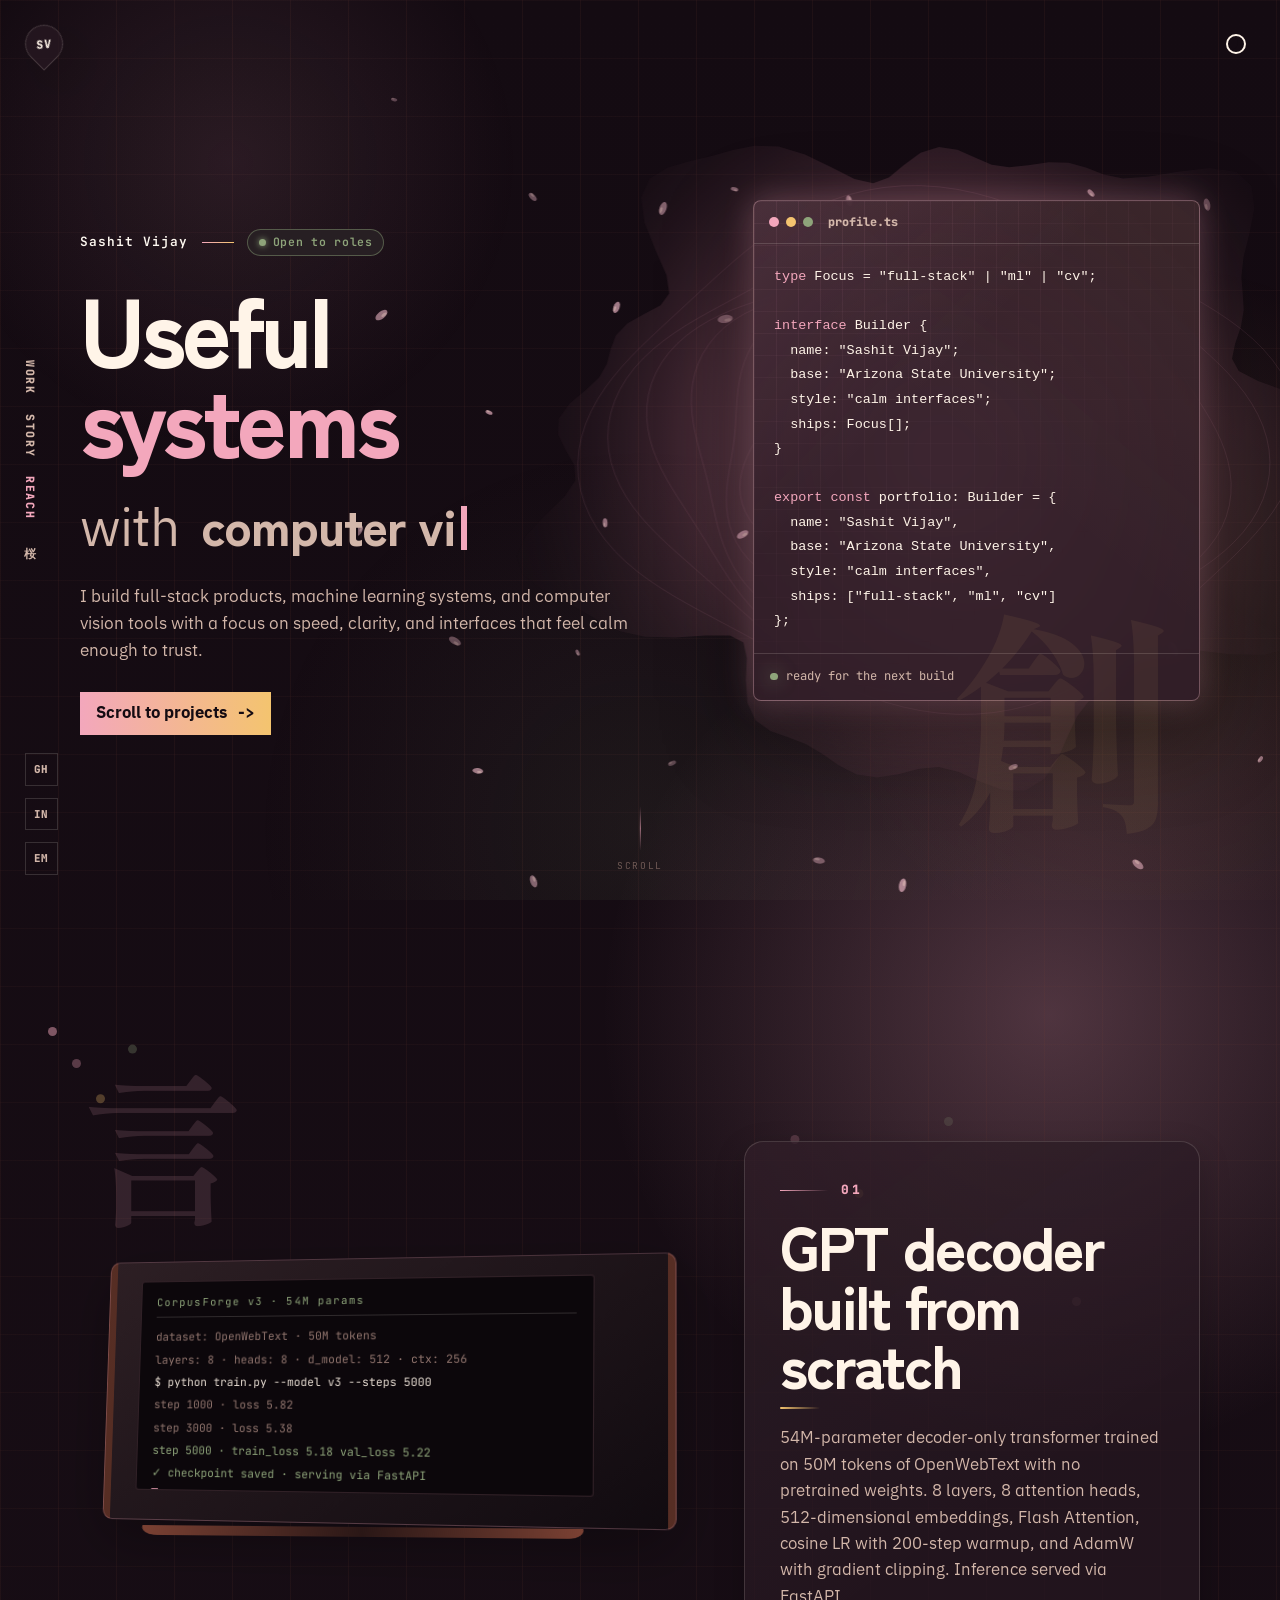
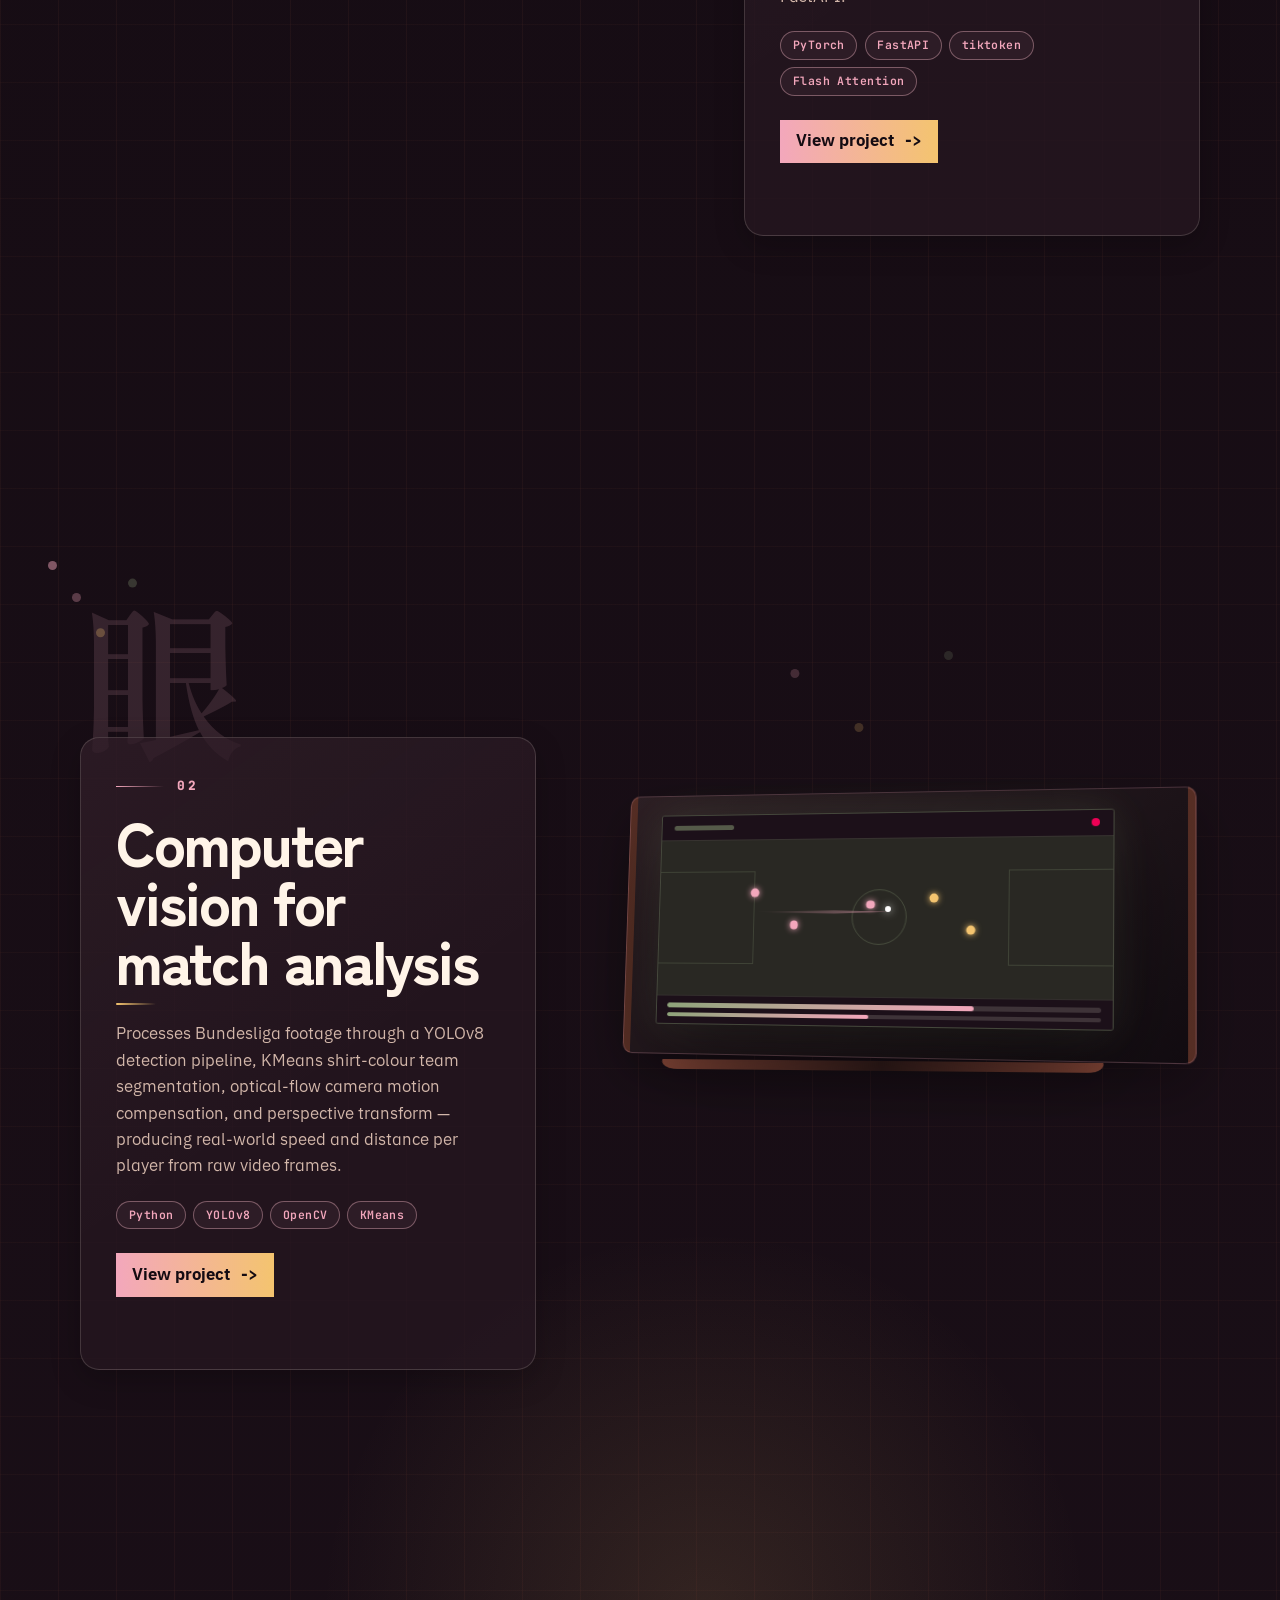
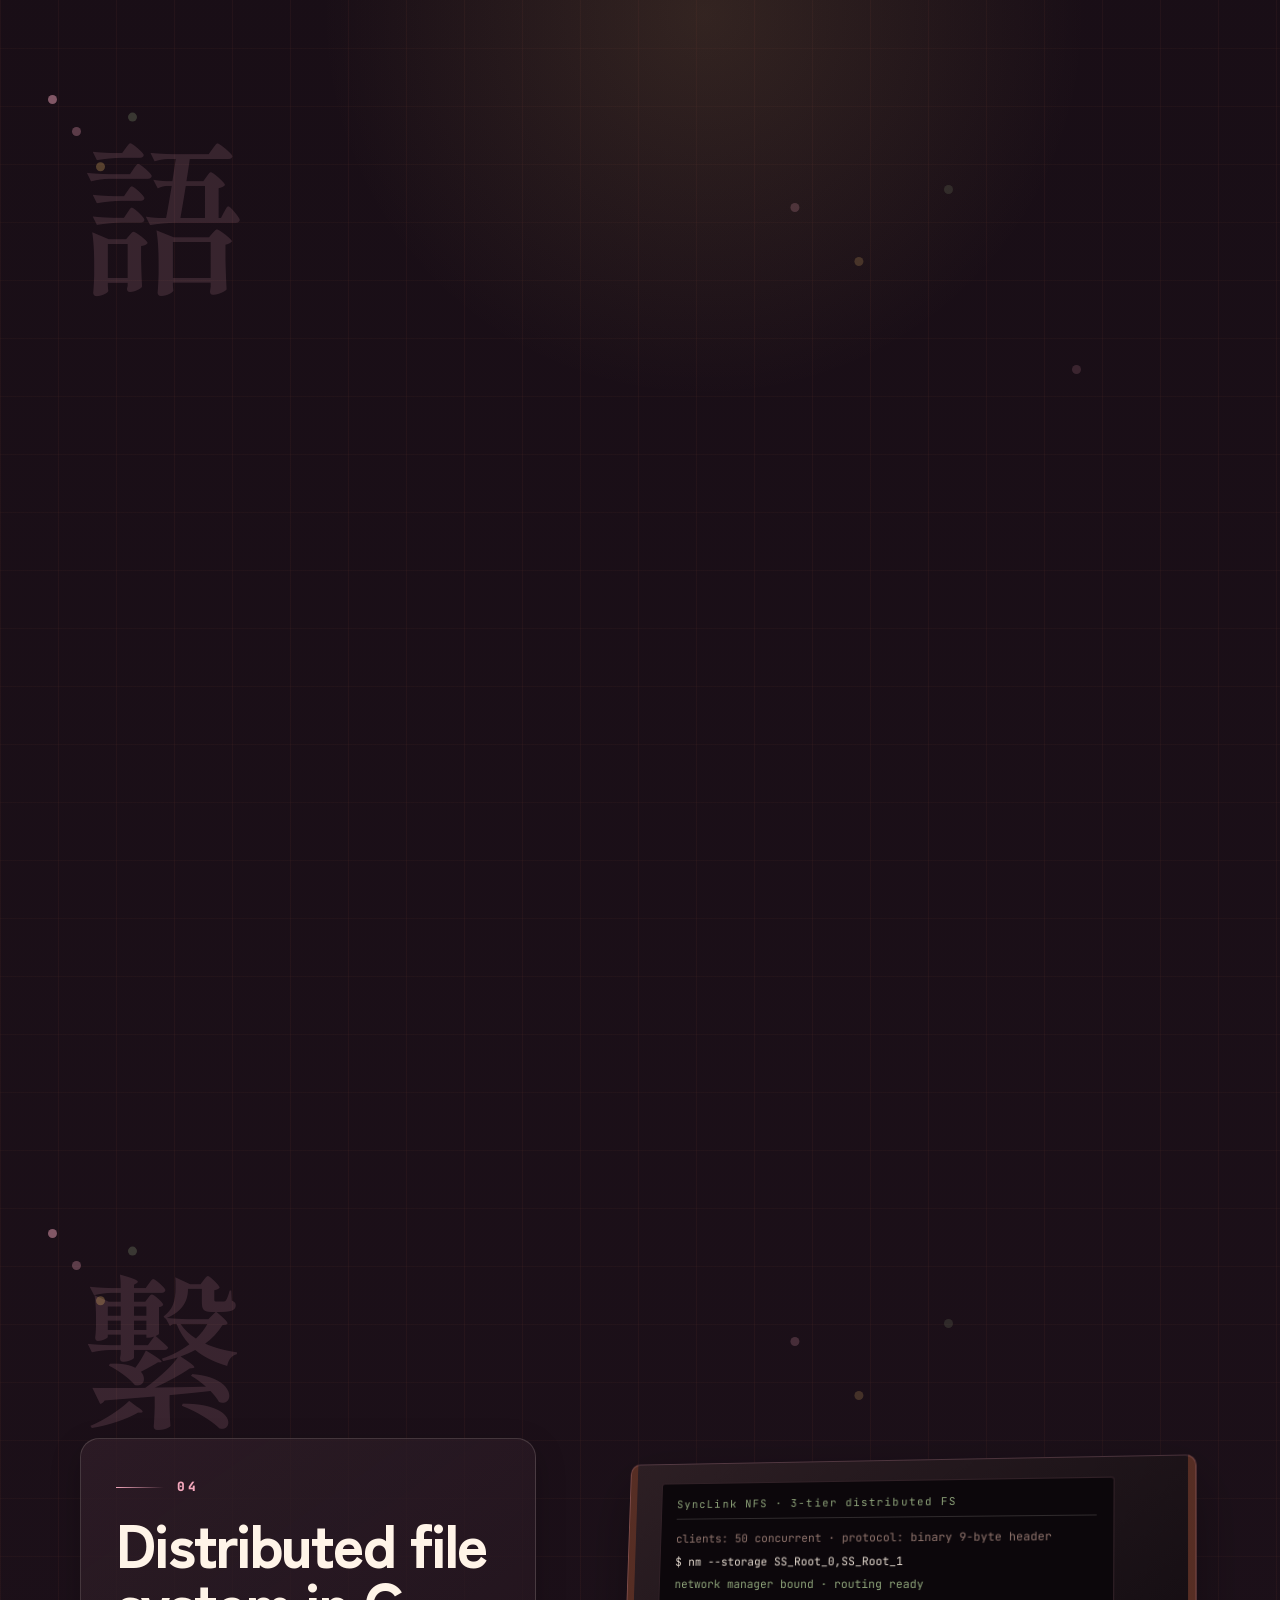
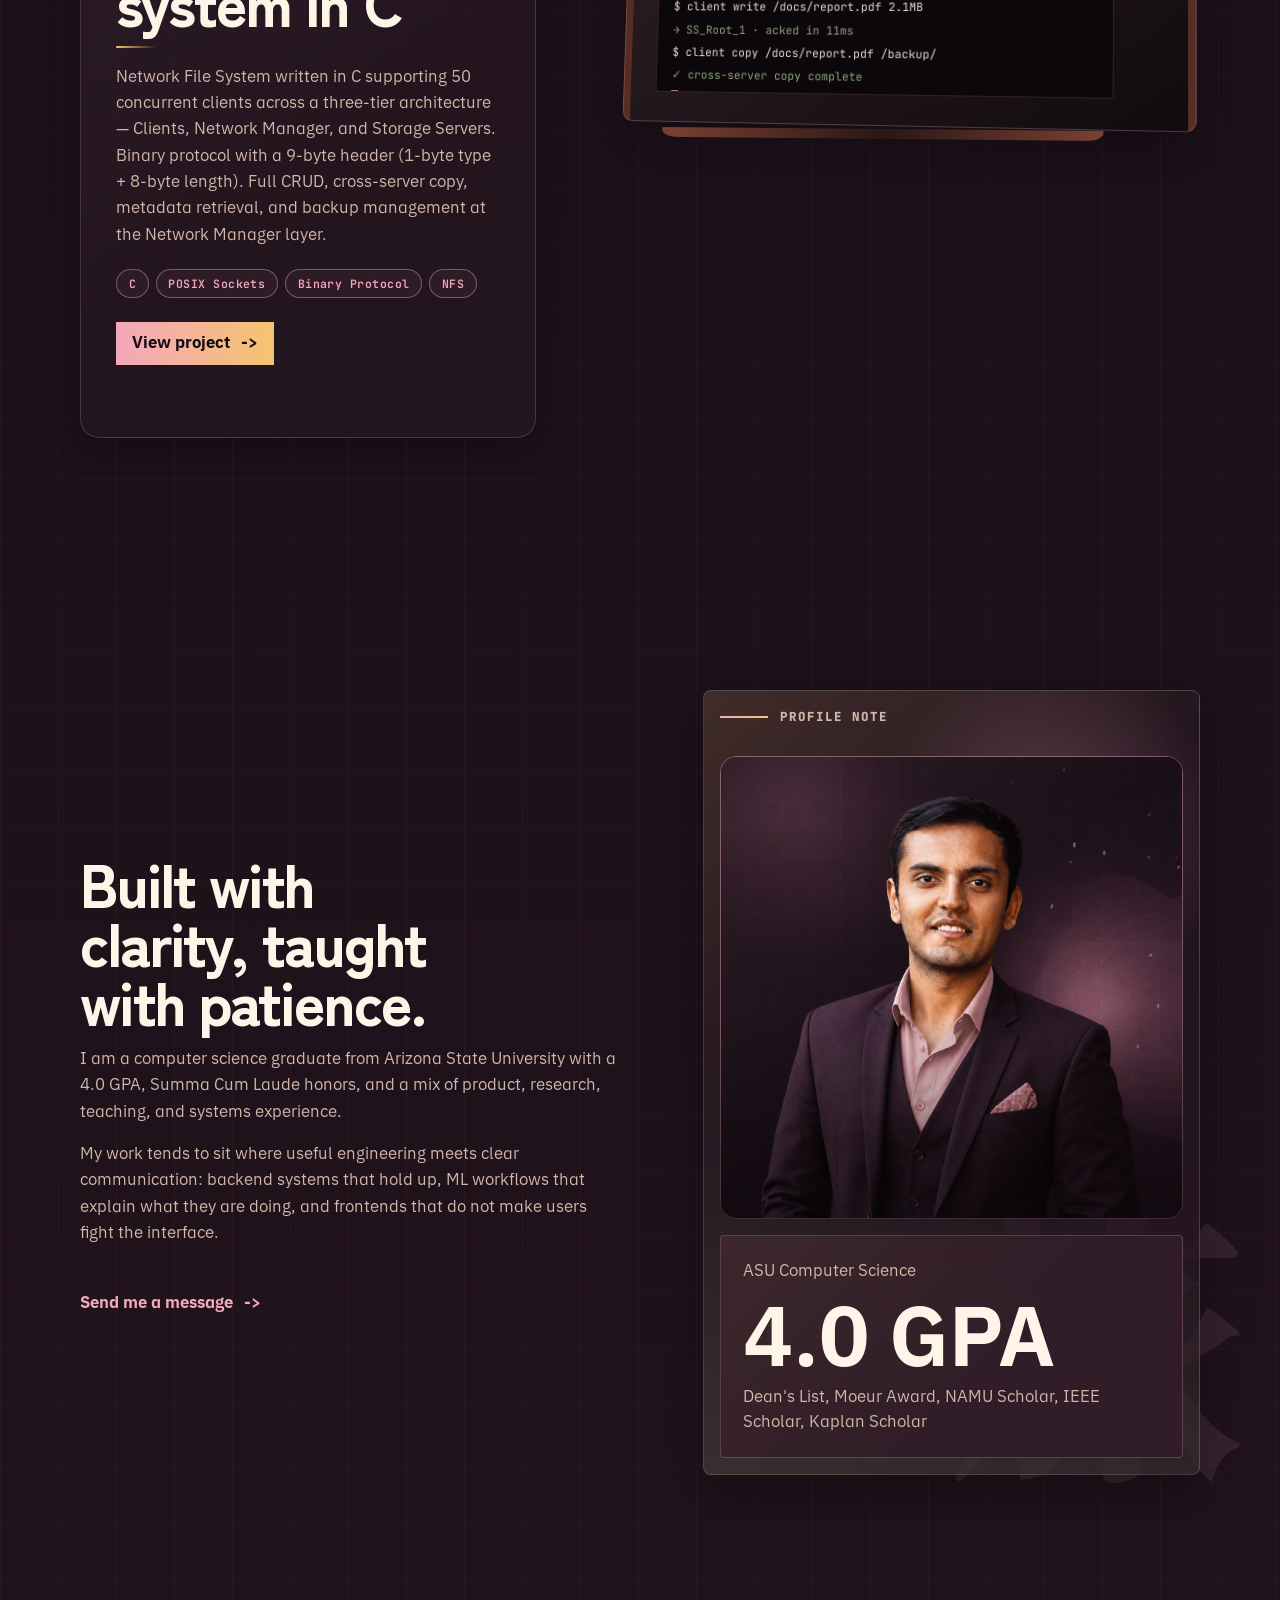
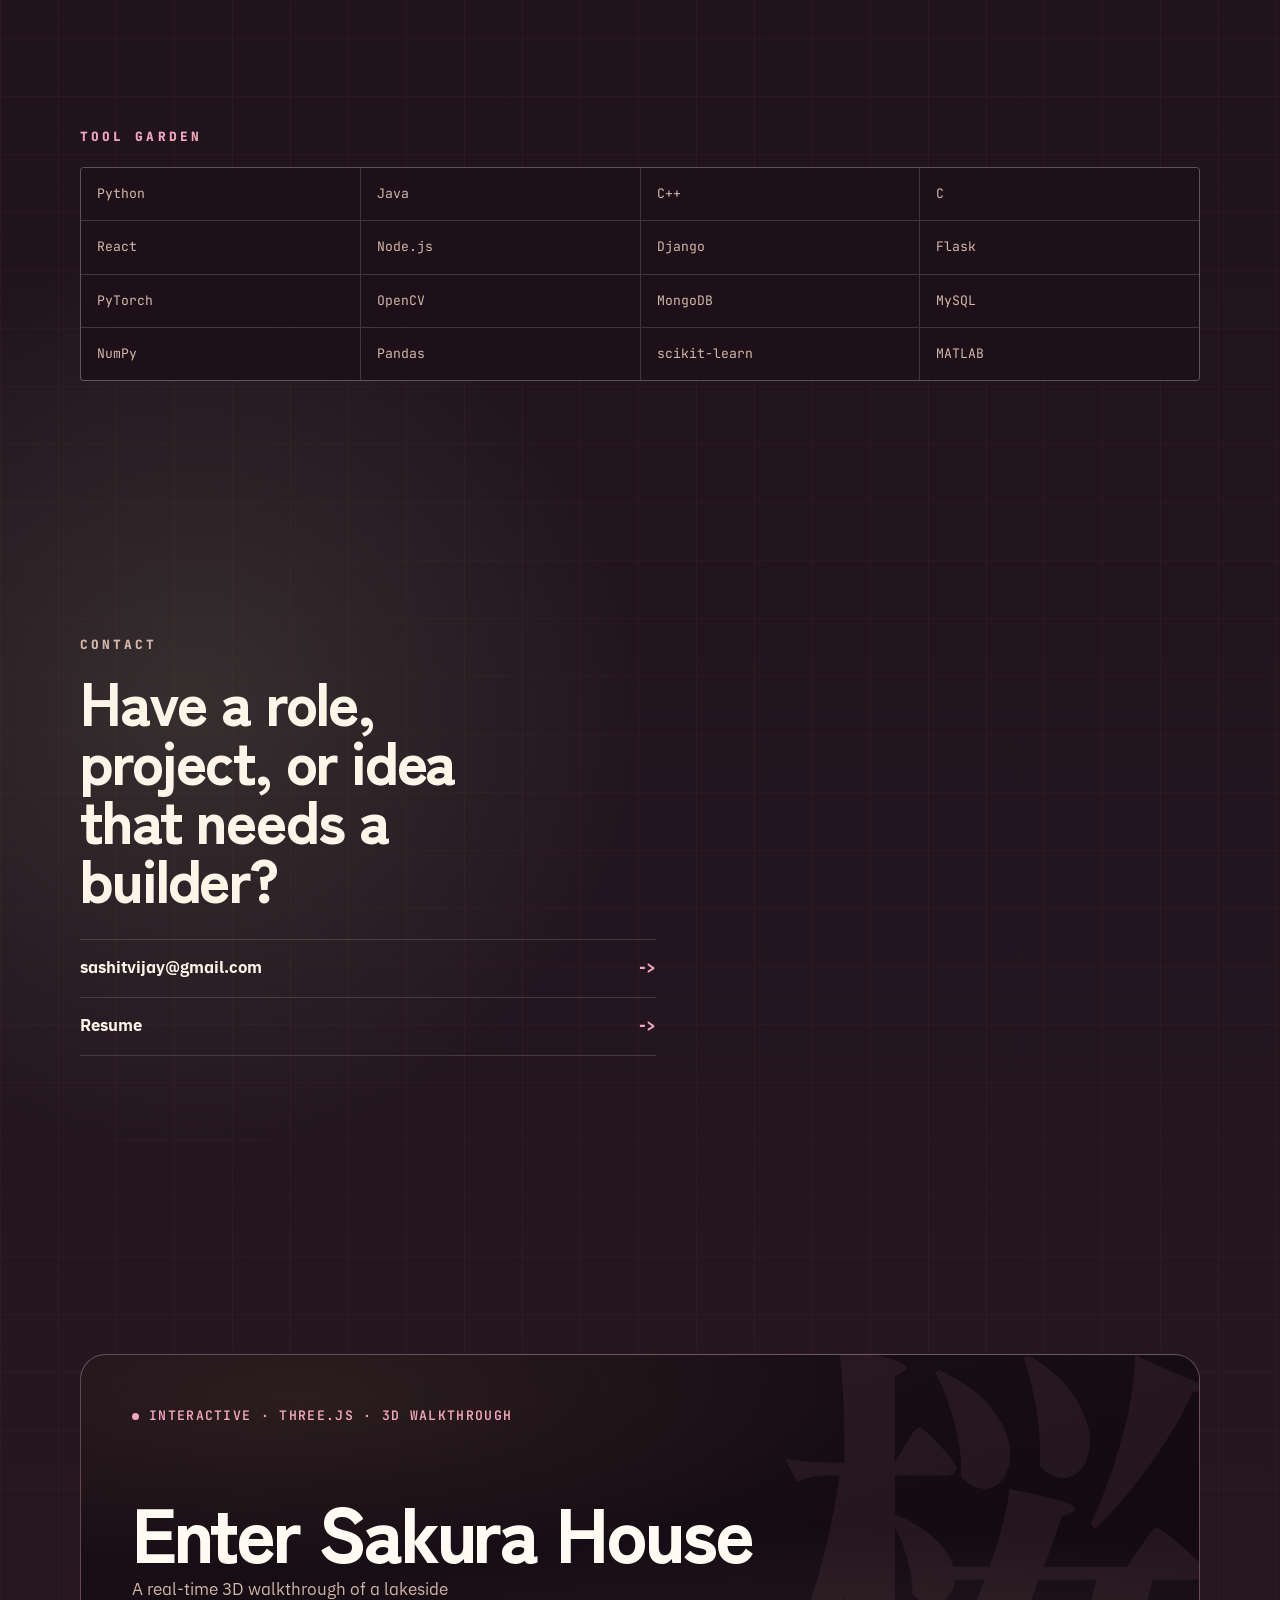
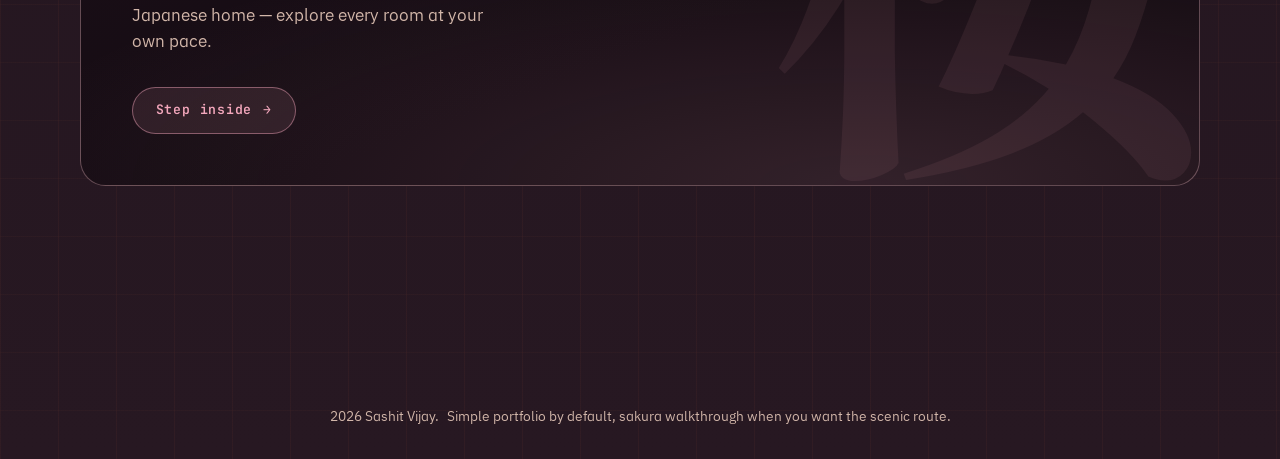
==== commit 278bd314: "Rename MyLLM to CorpusForge in index.html" ====
--- a/index.html
+++ b/index.html
@@ -90,7 +90,7 @@
         <p class="decor-type" aria-hidden="true">言</p>
         <div class="project-visual laptop-mockup reveal">
           <div class="screen systems-screen">
-            <div class="terminal-prompt">MyLLM v3 · 54M params</div>
+            <div class="terminal-prompt">CorpusForge v3 · 54M params</div>
             <div class="terminal-lines">
               <span class="t-muted">dataset: OpenWebText · 50M tokens</span>
               <span class="t-muted">layers: 8 · heads: 8 · d_model: 512 · ctx: 256</span>
@@ -112,10 +112,10 @@
             embeddings, Flash Attention, cosine LR with 200-step warmup, and AdamW with
             gradient clipping. Inference served via FastAPI.
           </p>
-          <div class="stack-tags" aria-label="MyLLM tech stack">
+          <div class="stack-tags" aria-label="CorpusForge tech stack">
             <span>PyTorch</span><span>FastAPI</span><span>tiktoken</span><span>Flash Attention</span>
           </div>
-          <a class="project-button" href="https://github.com/adrynalean/MyLLM" target="_blank" rel="noreferrer">
+          <a class="project-button" href="https://github.com/adrynalean/CorpusForge" target="_blank" rel="noreferrer">
             View project
           </a>
         </article>
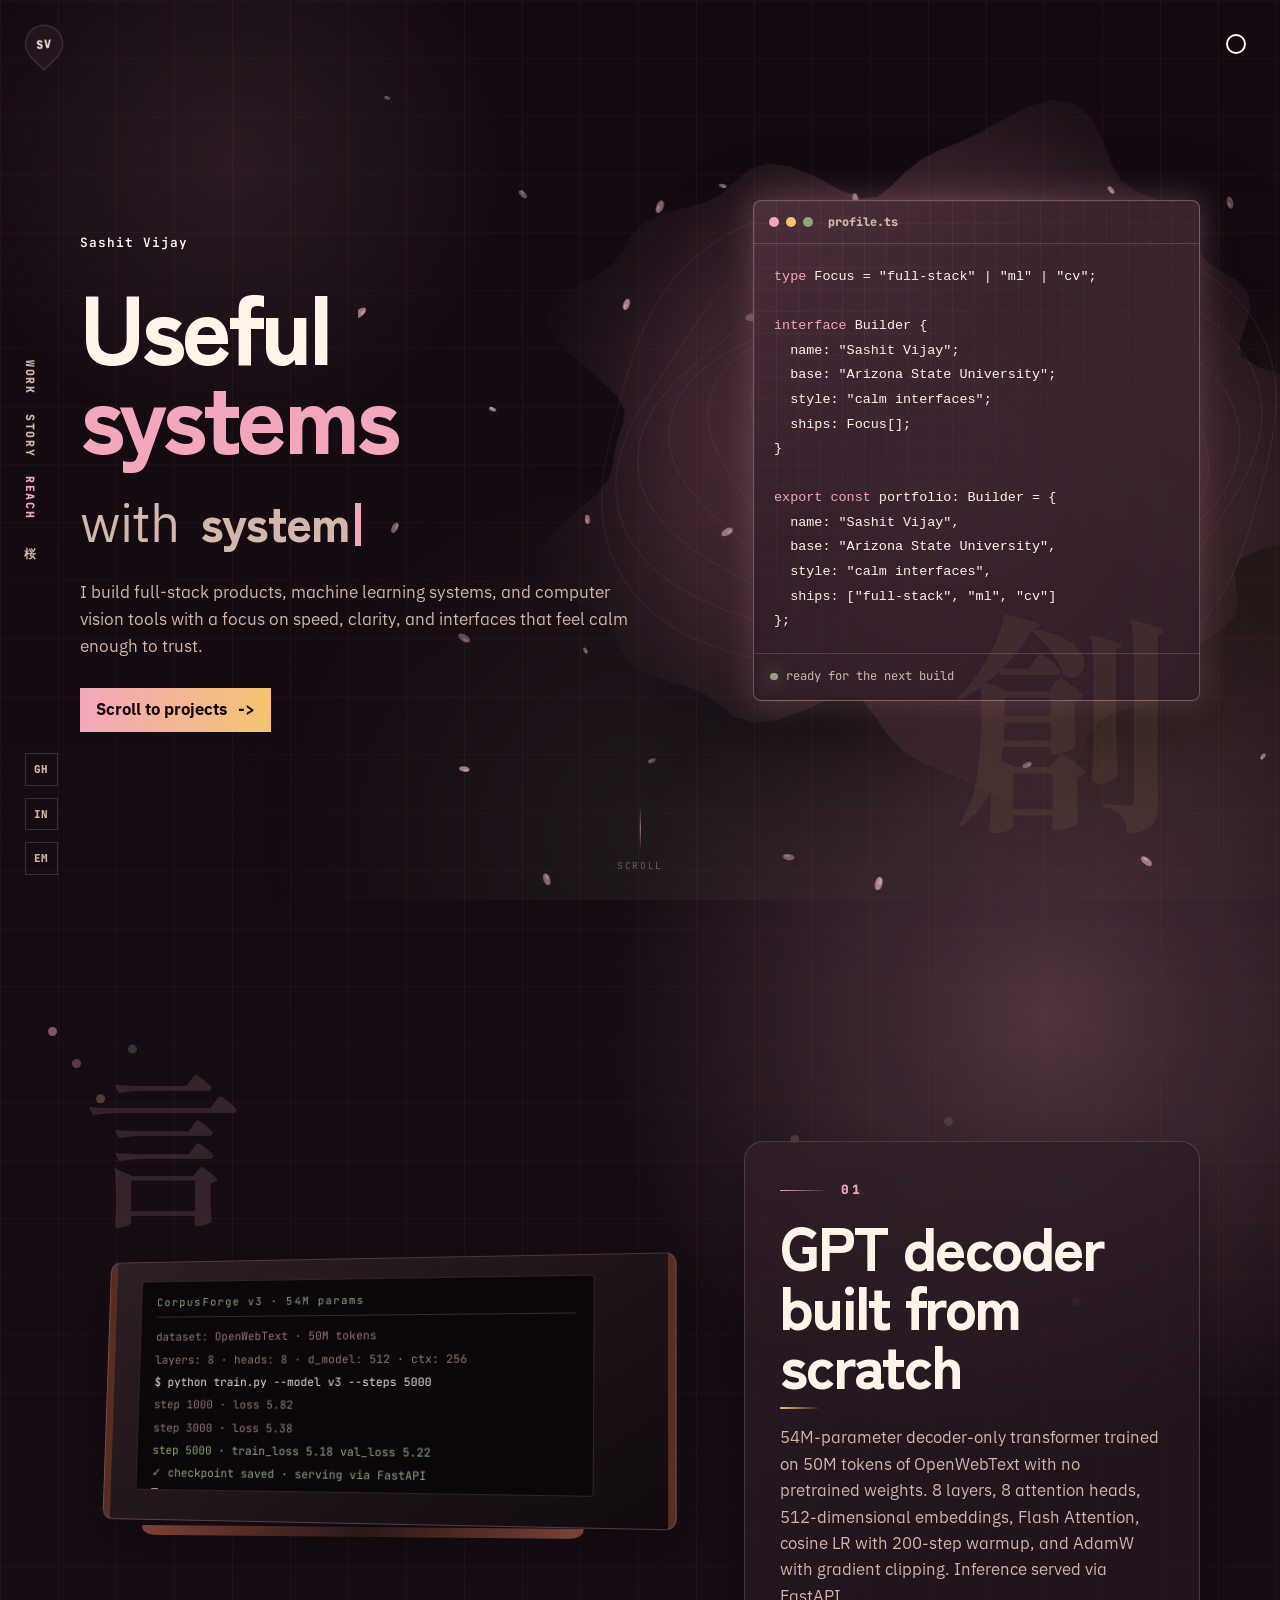
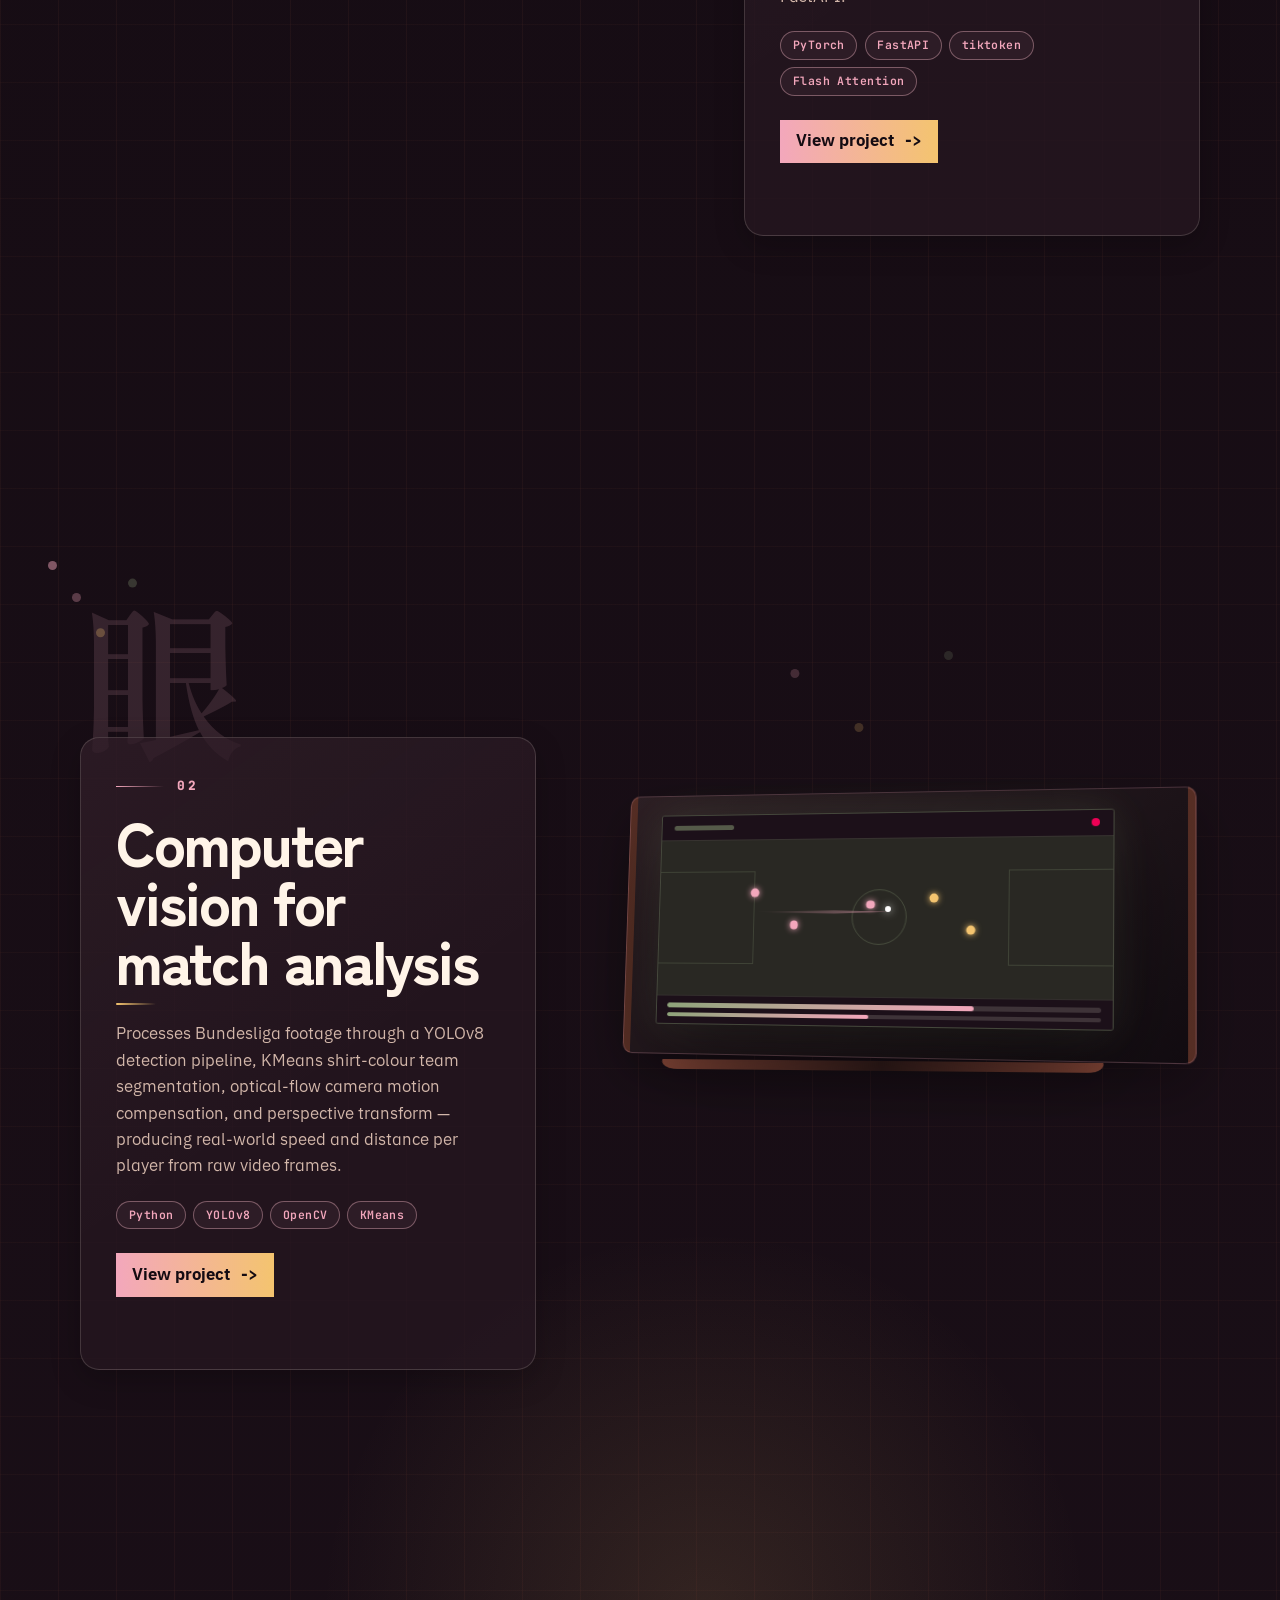
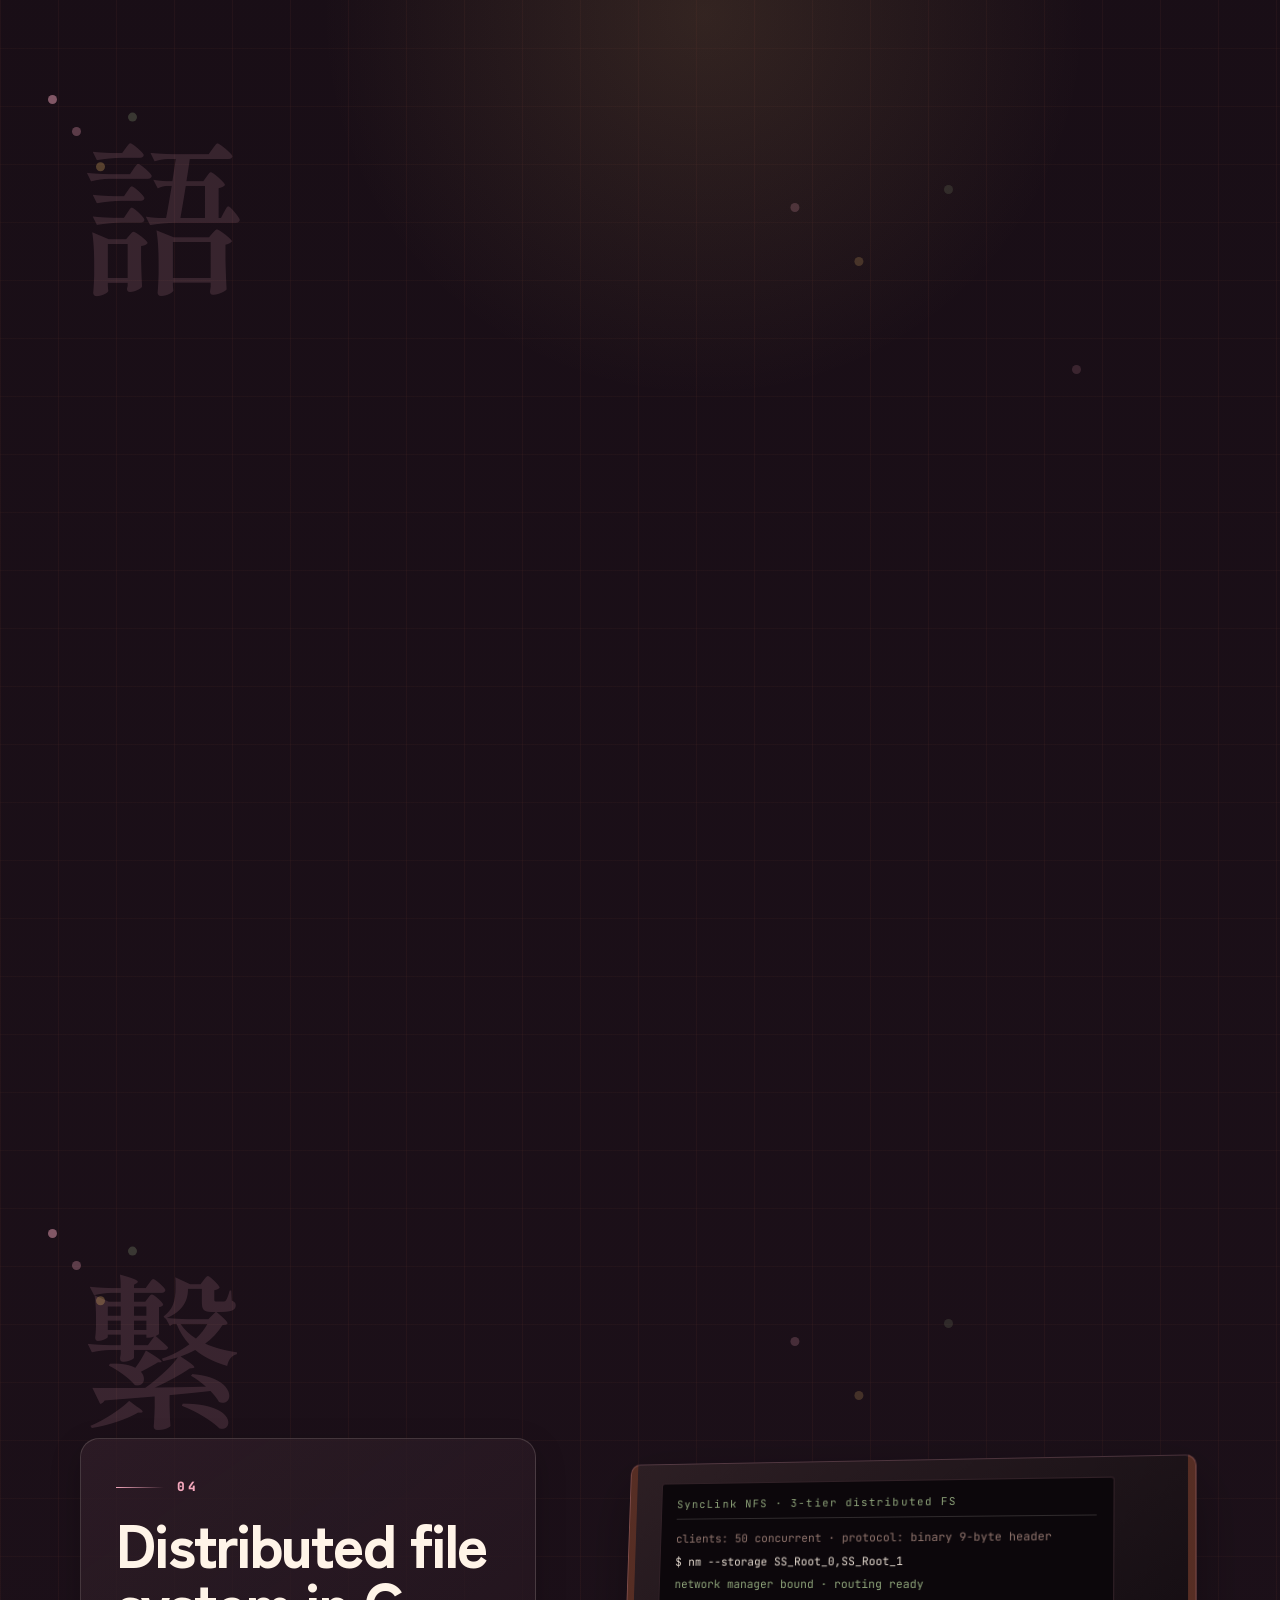
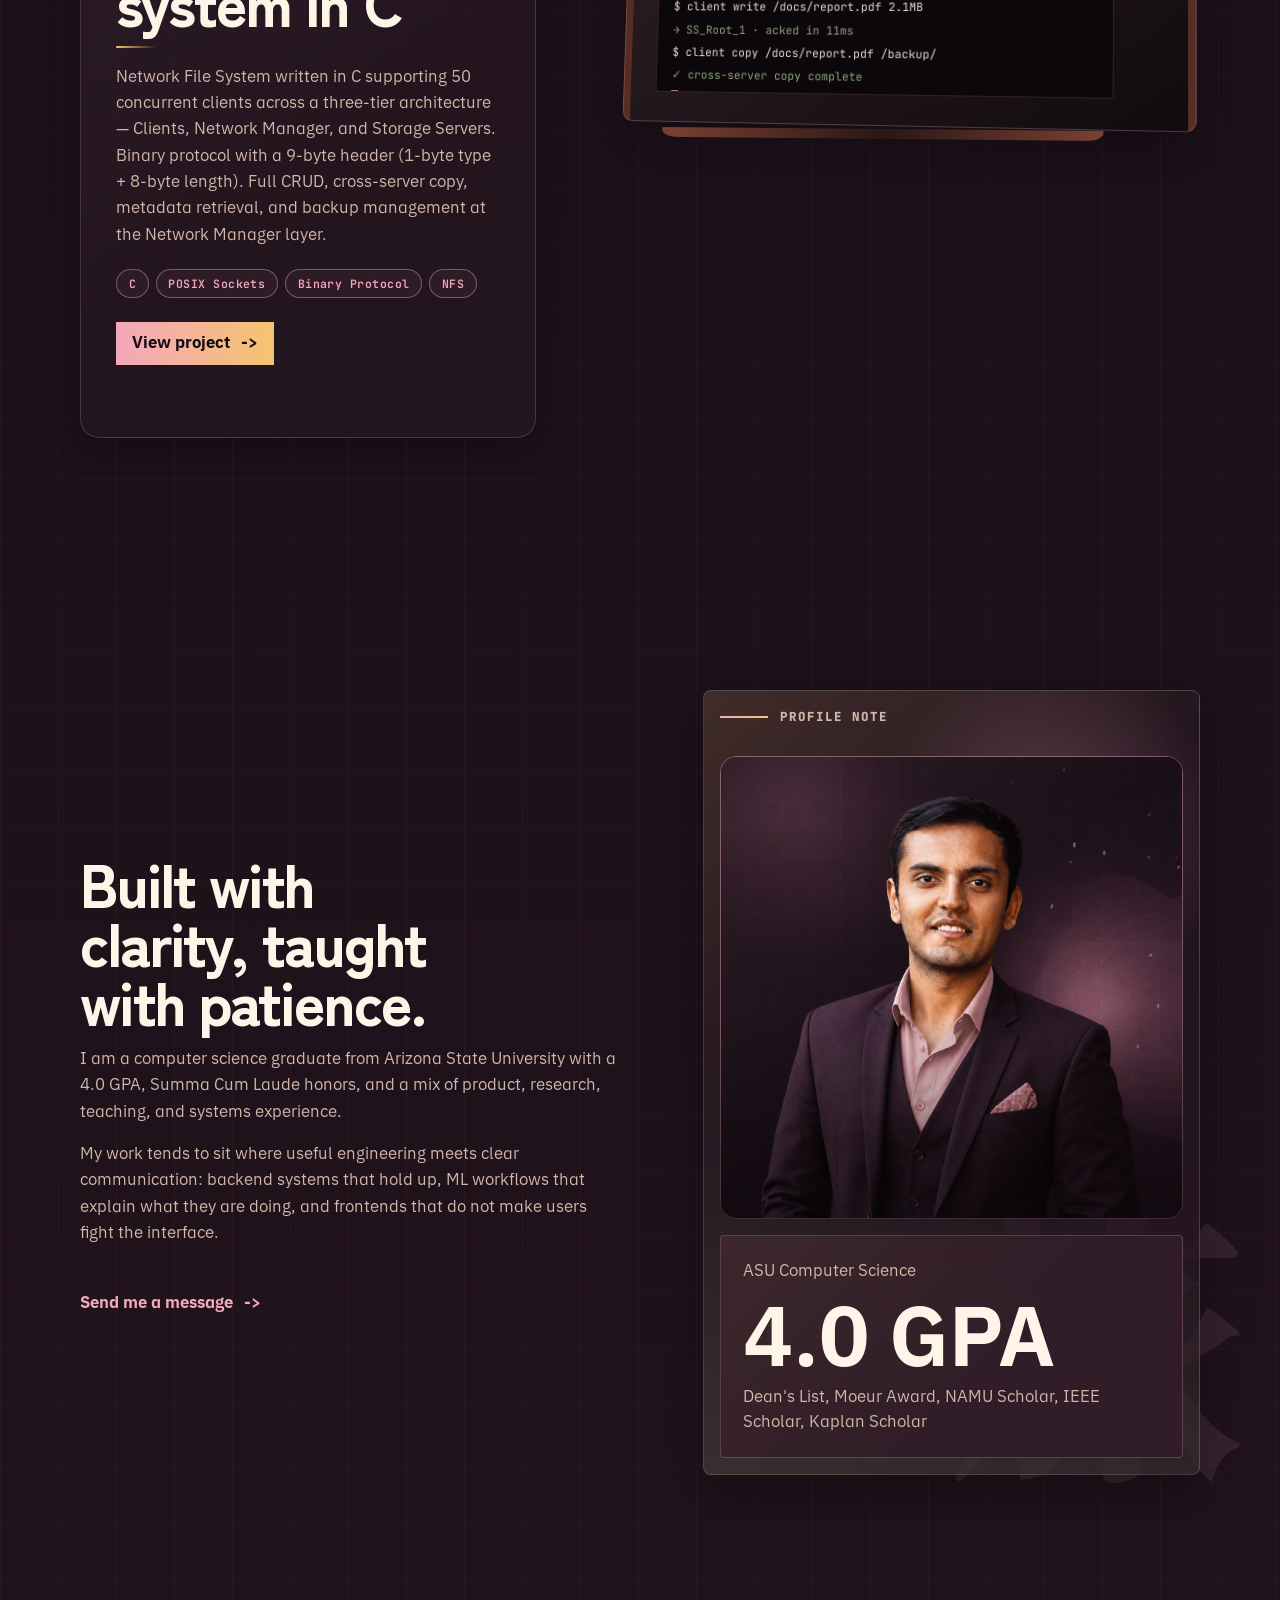
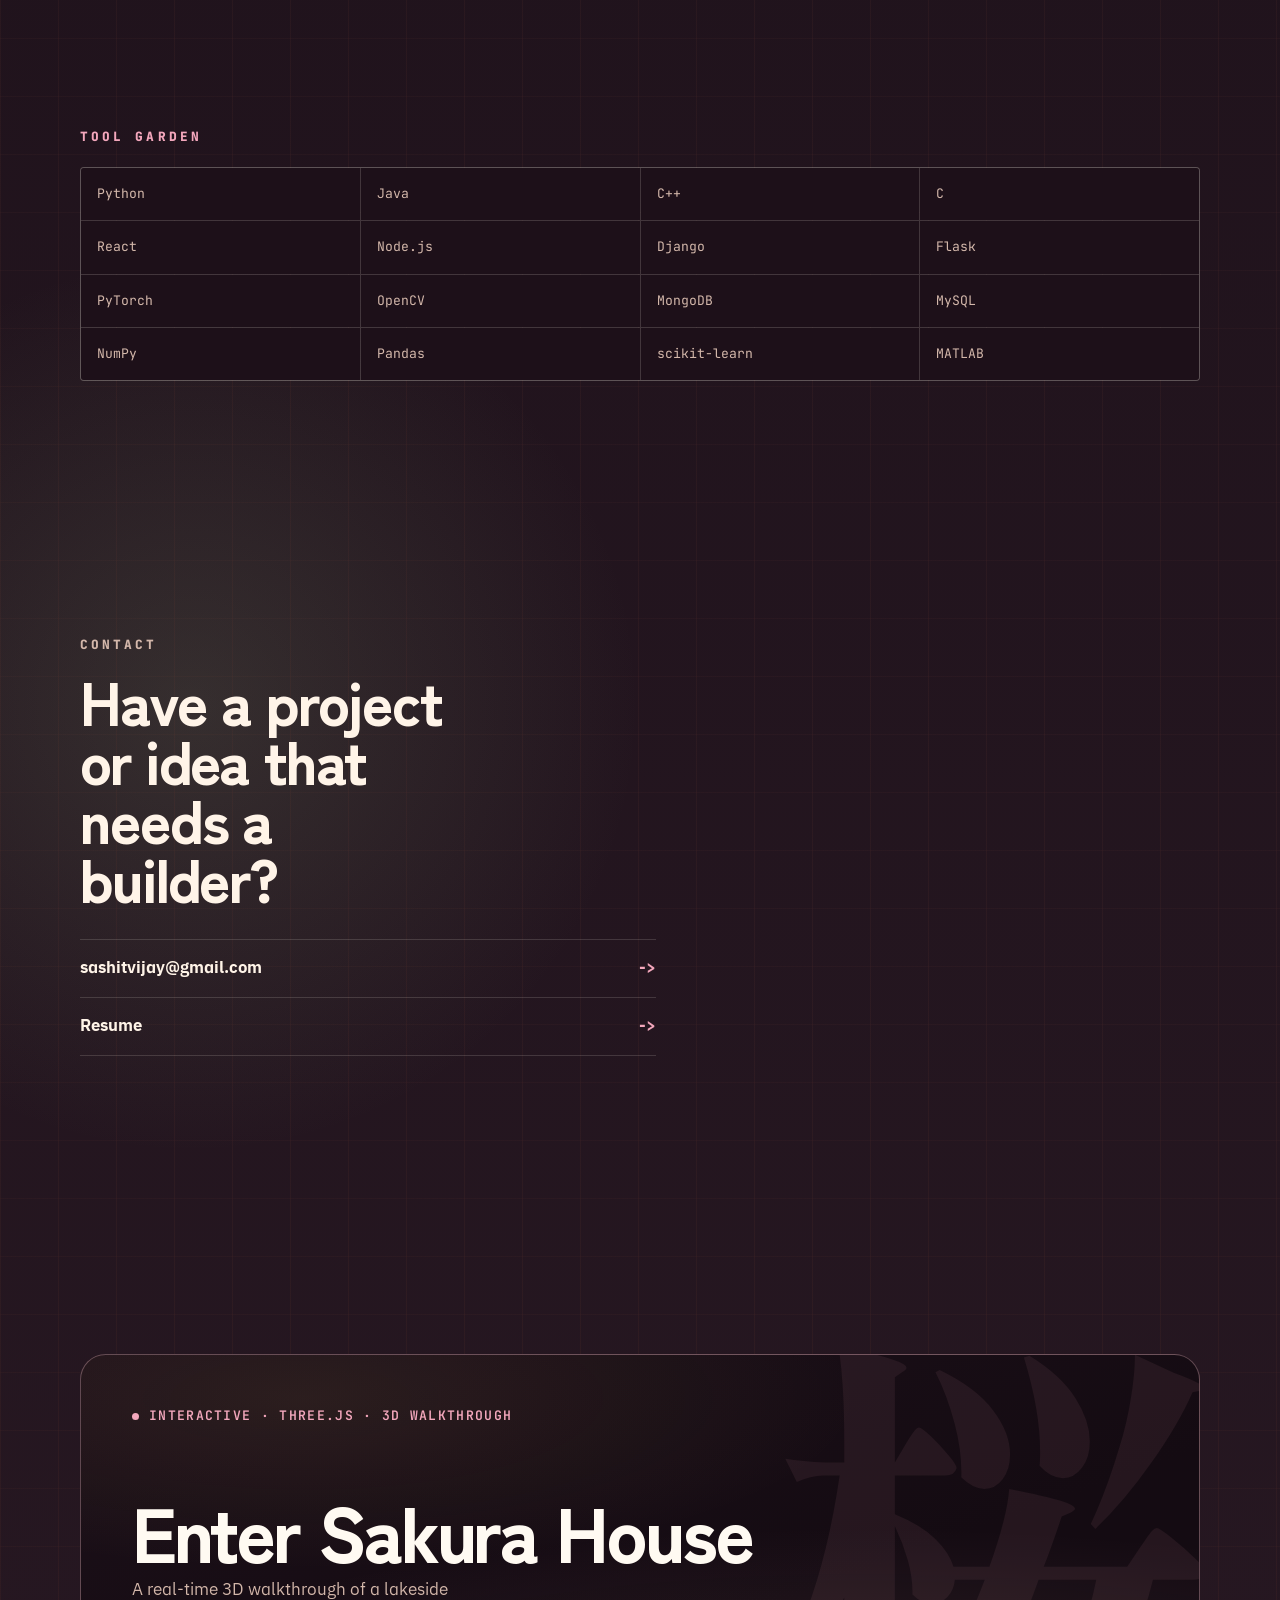
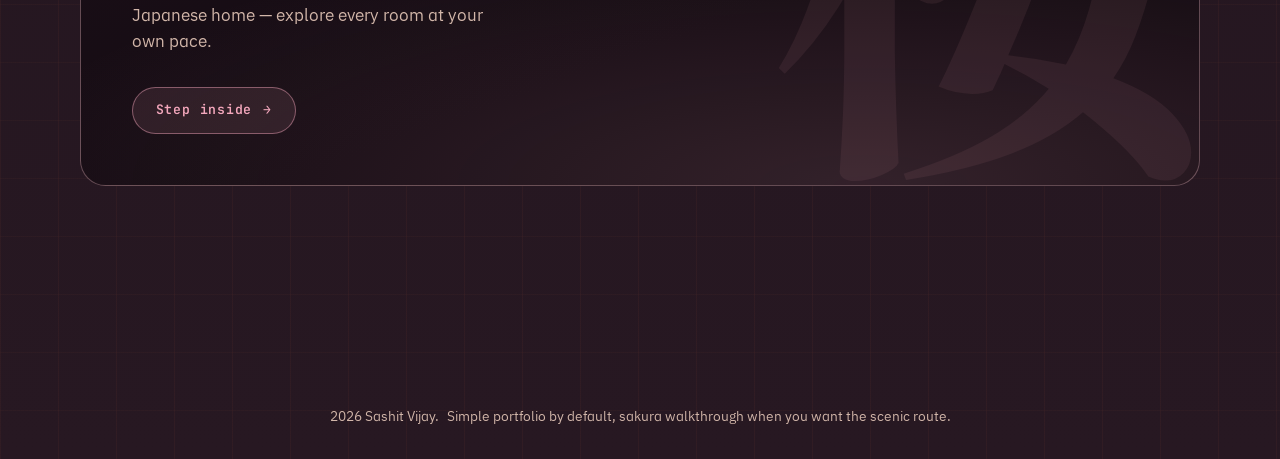
==== commit 3bd8d3bc: "chore: remove job-seeking language from homepage - Drop "Open to roles" badge from hero eyebrow — im" ====
--- a/index.html
+++ b/index.html
@@ -47,8 +47,6 @@
         <div class="hero-copy">
           <div class="hero-eyebrow">
             <span class="hero-name">Sashit Vijay</span>
-            <span class="hero-divider" aria-hidden="true"></span>
-            <span class="hero-available"><span aria-hidden="true"></span>Open to roles</span>
           </div>
           <h1>
             <span>Useful <em class="h1-accent">systems</em></span>
@@ -309,7 +307,7 @@
 
       <section class="contact section-shell" id="contact">
         <p class="section-label reveal">Contact</p>
-        <h2 class="reveal">Have a role, project, or idea that needs a builder?</h2>
+        <h2 class="reveal">Have a project or idea that needs a builder?</h2>
         <div class="contact-links reveal">
           <a href="mailto:sashitvijay@gmail.com">sashitvijay@gmail.com</a>
           <a href="./assets/SV_CV_26.pdf" target="_blank" rel="noreferrer">Resume</a>
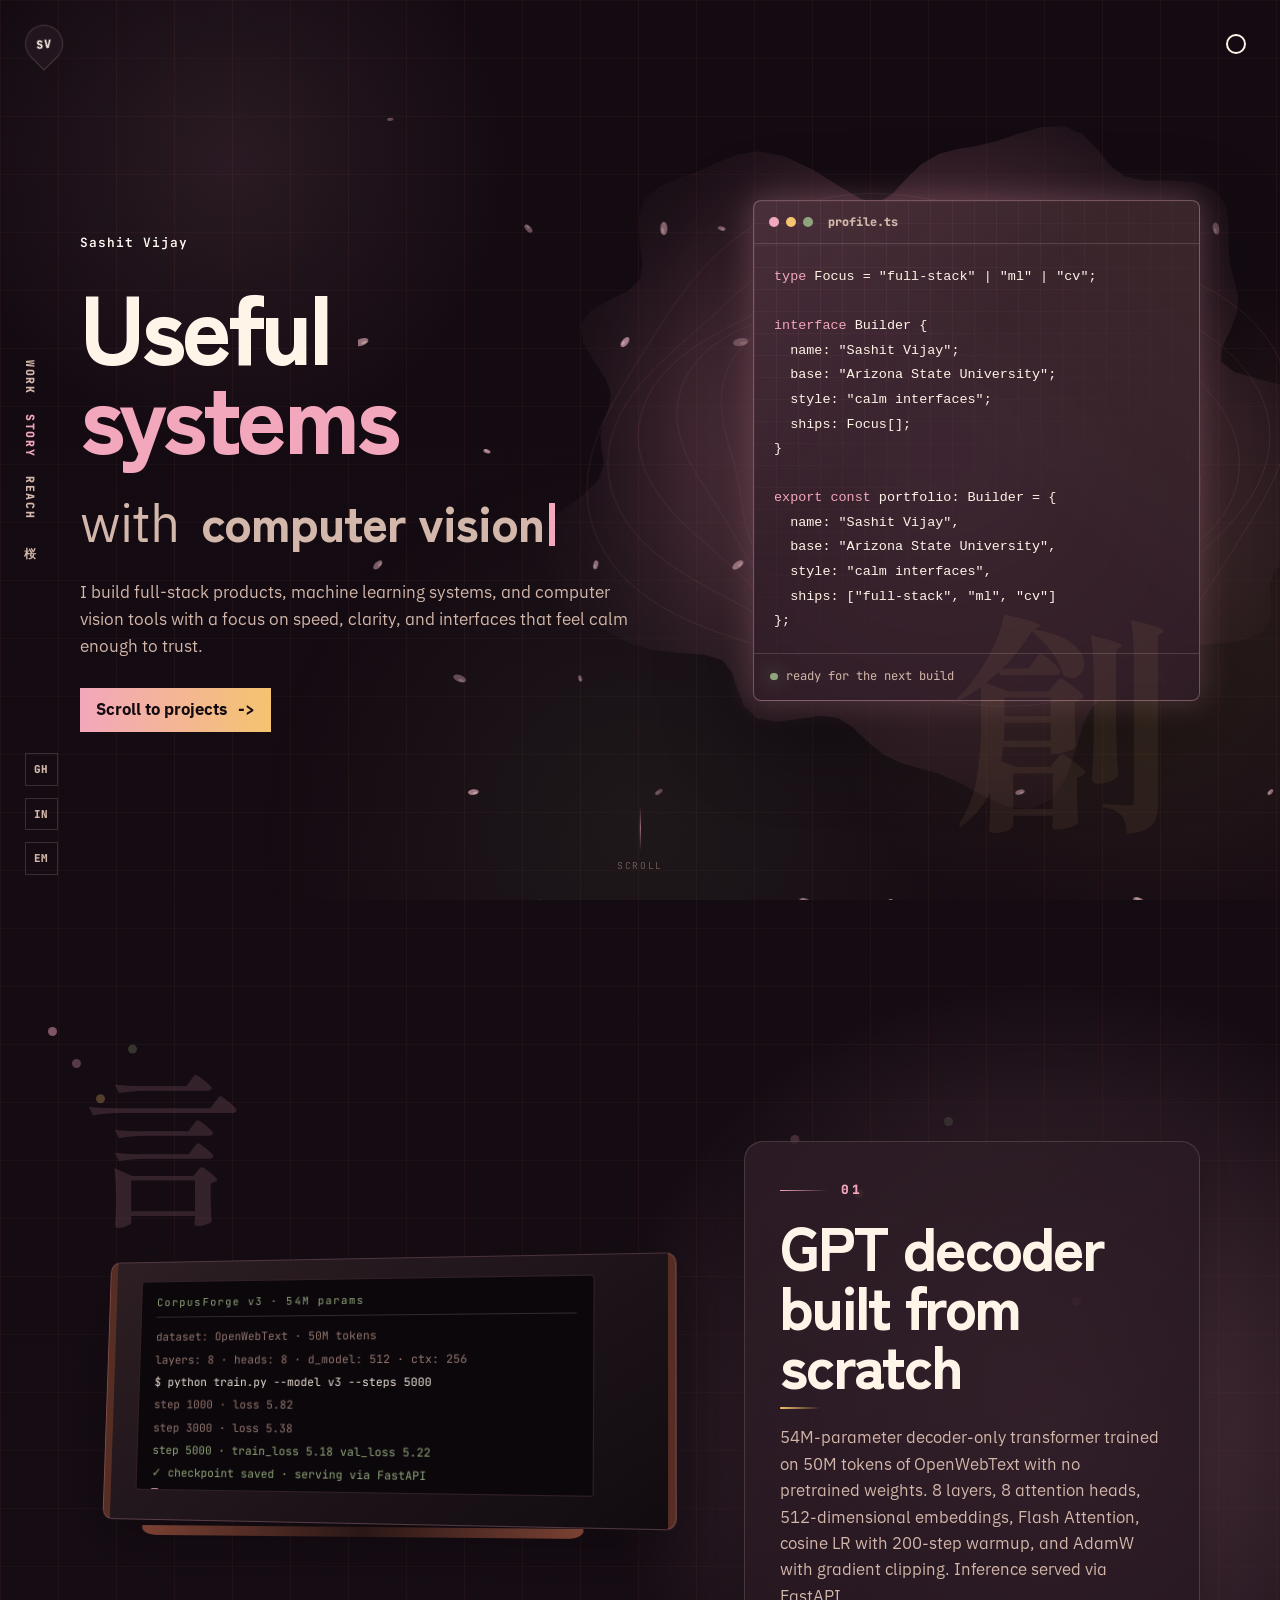
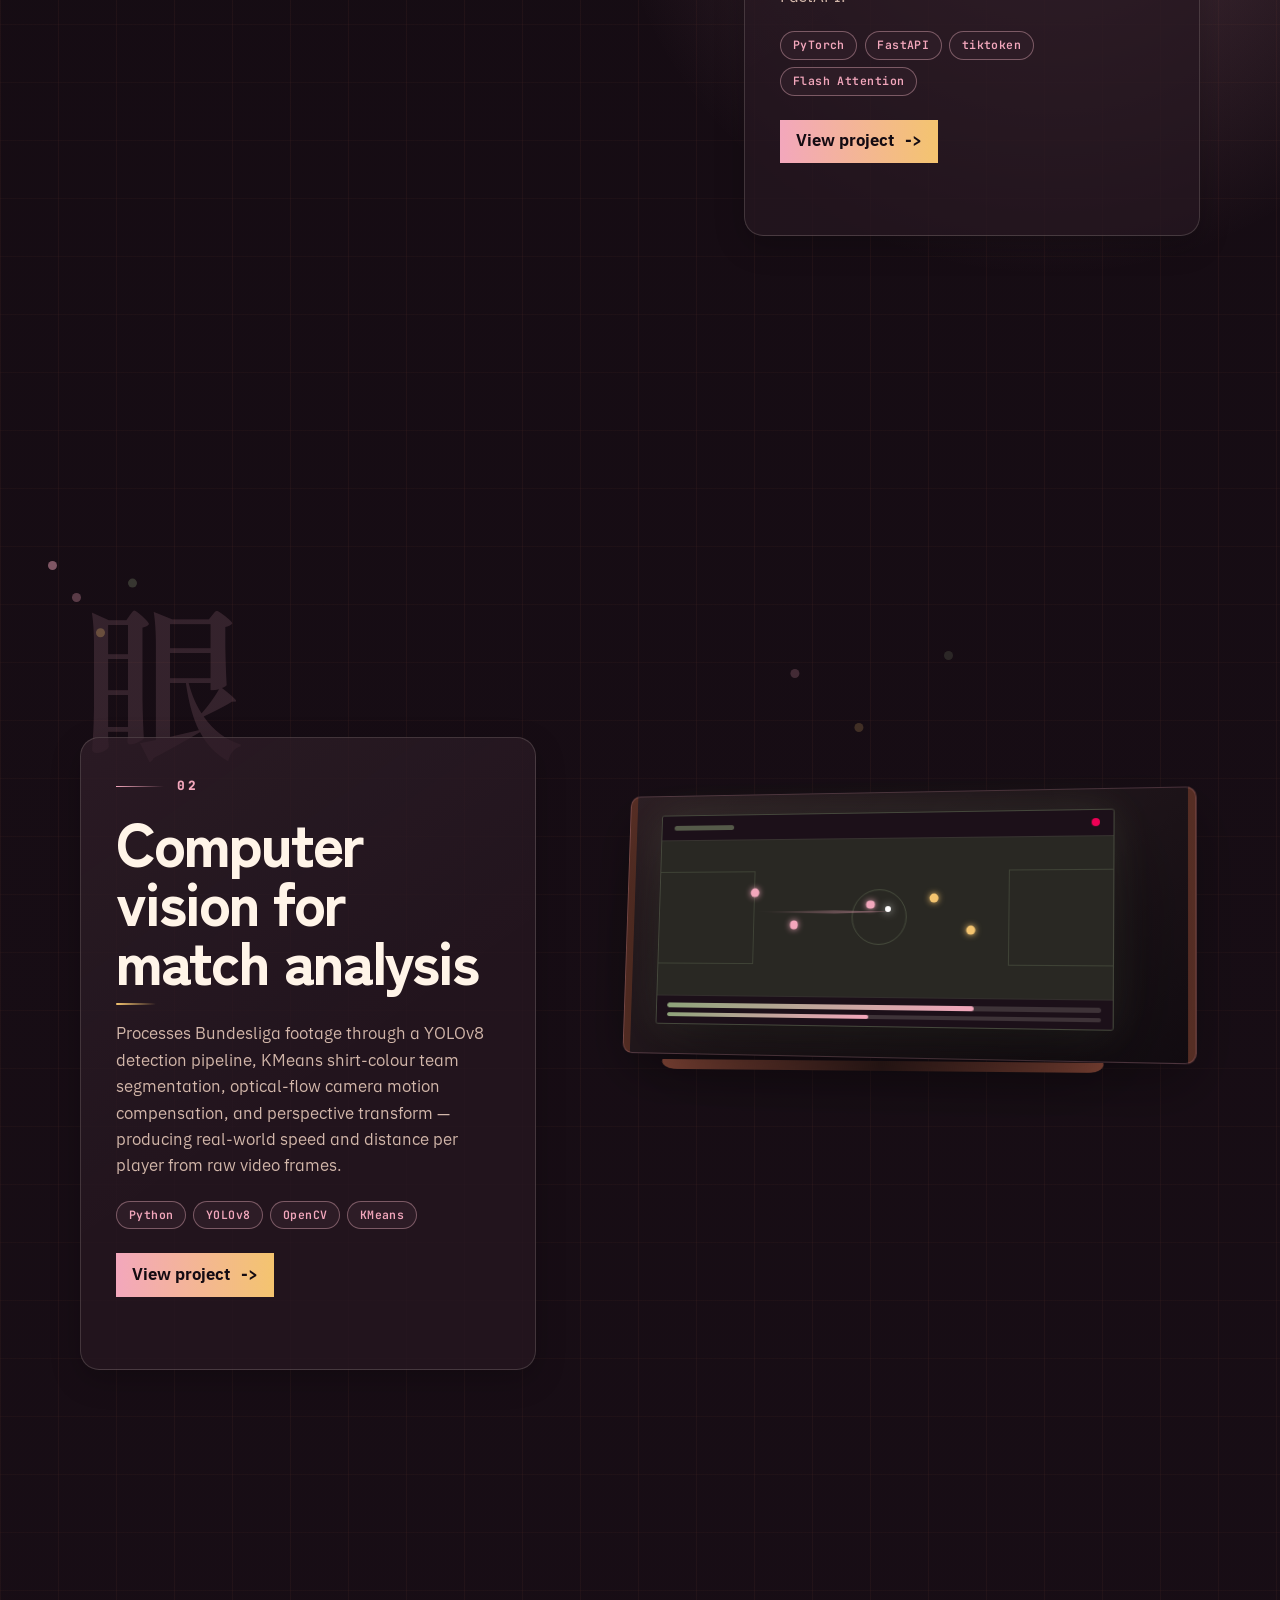
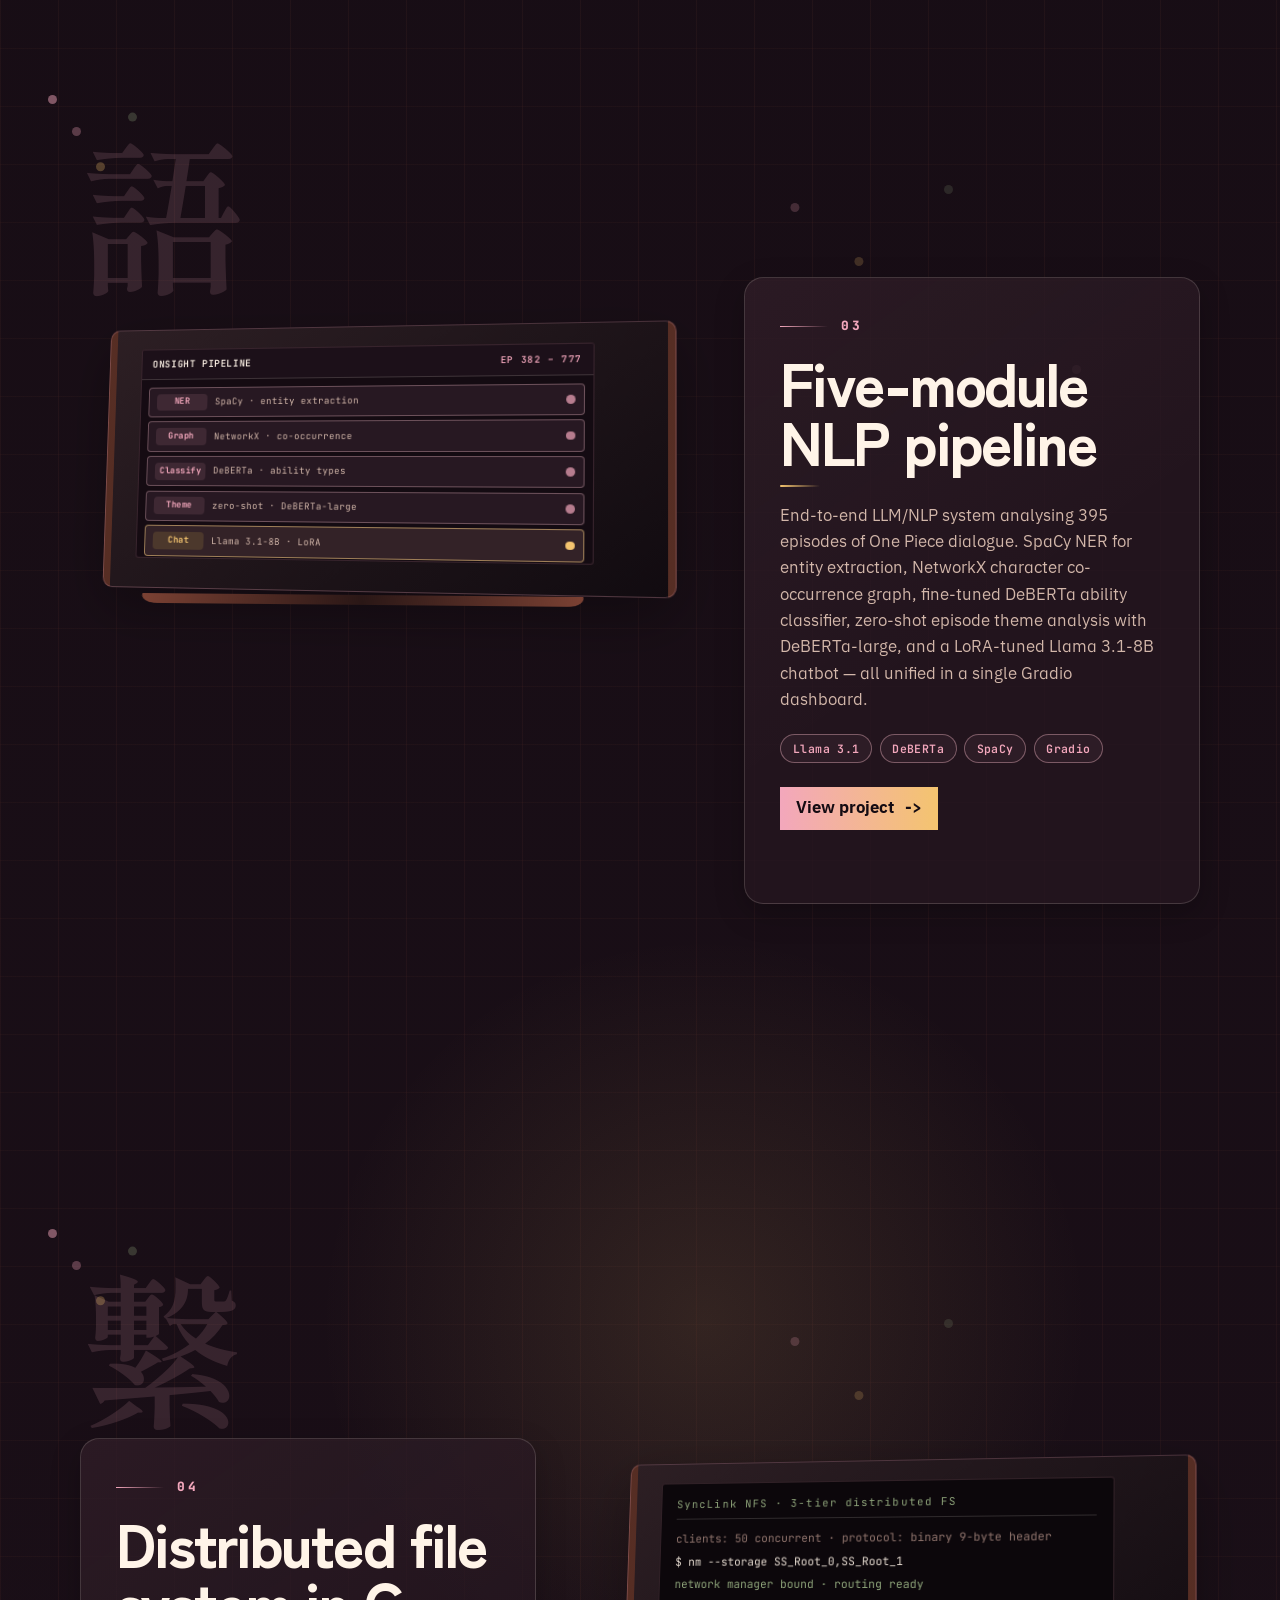
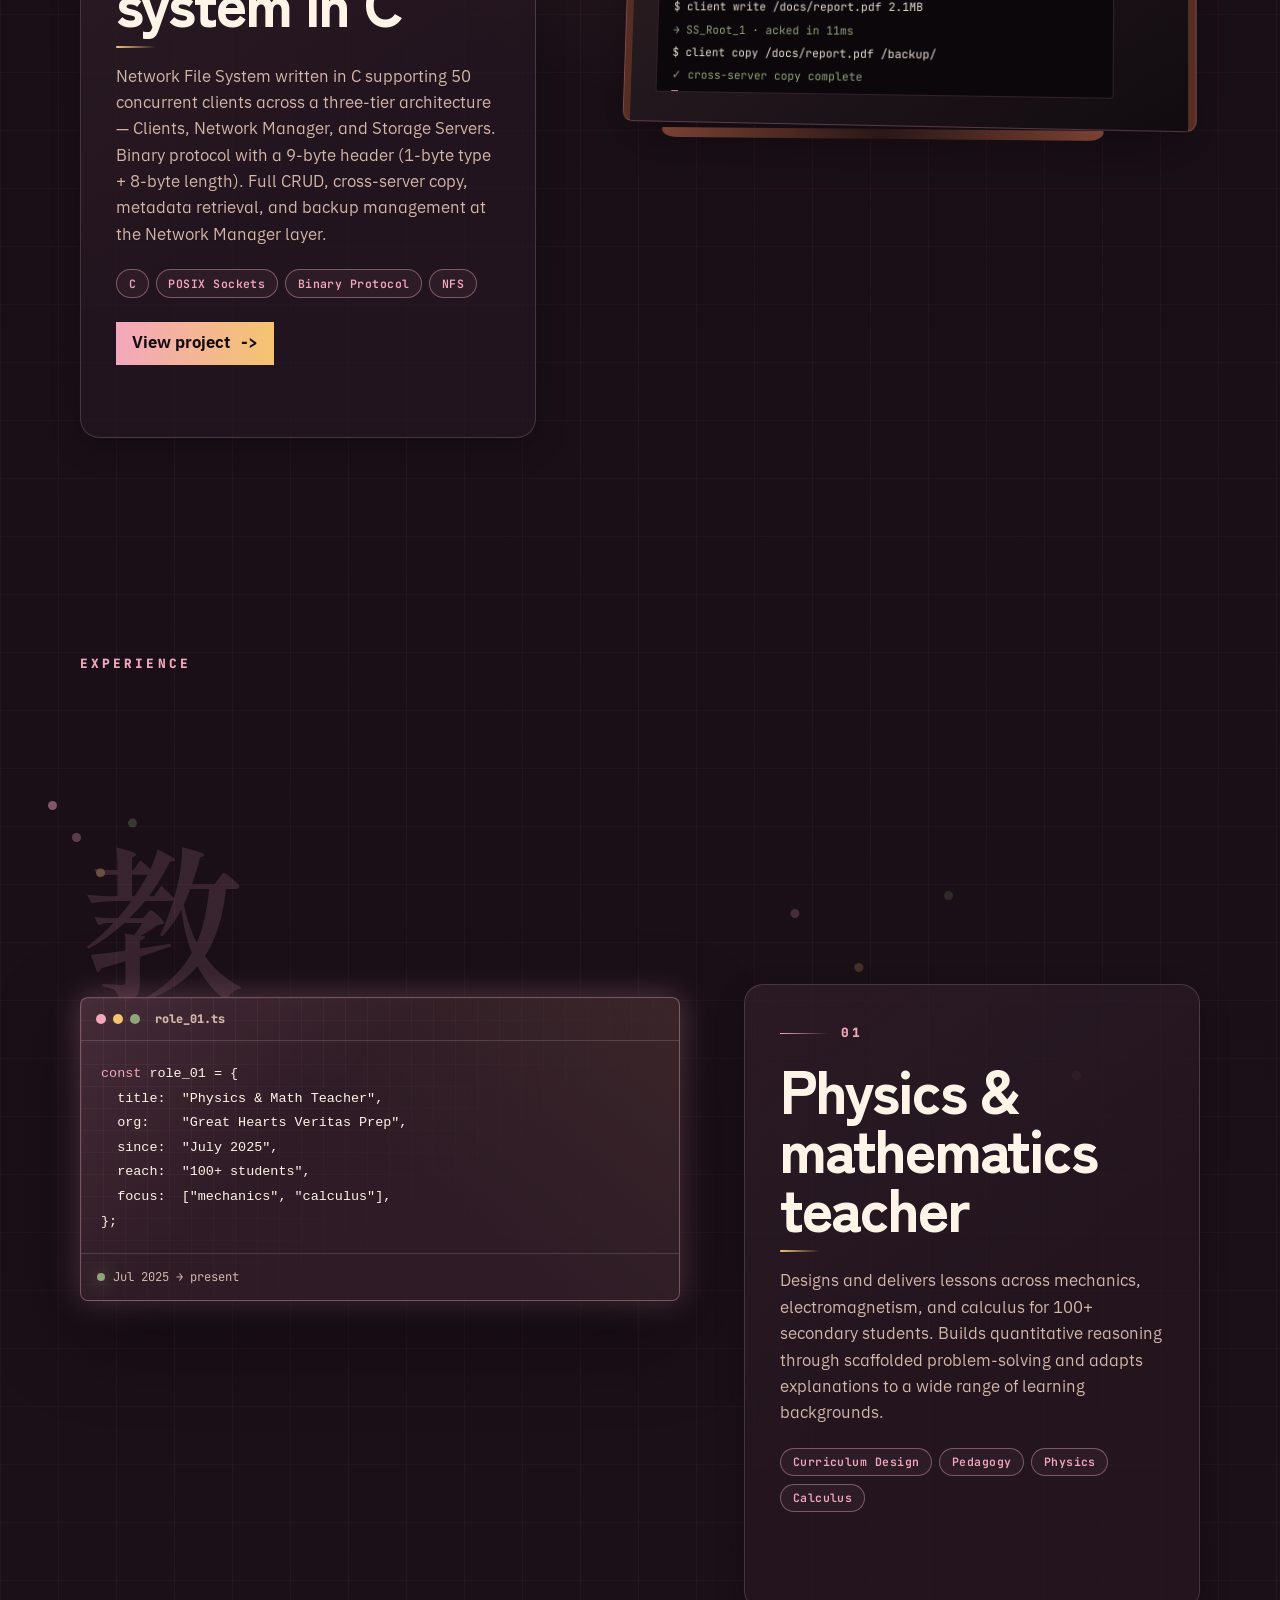
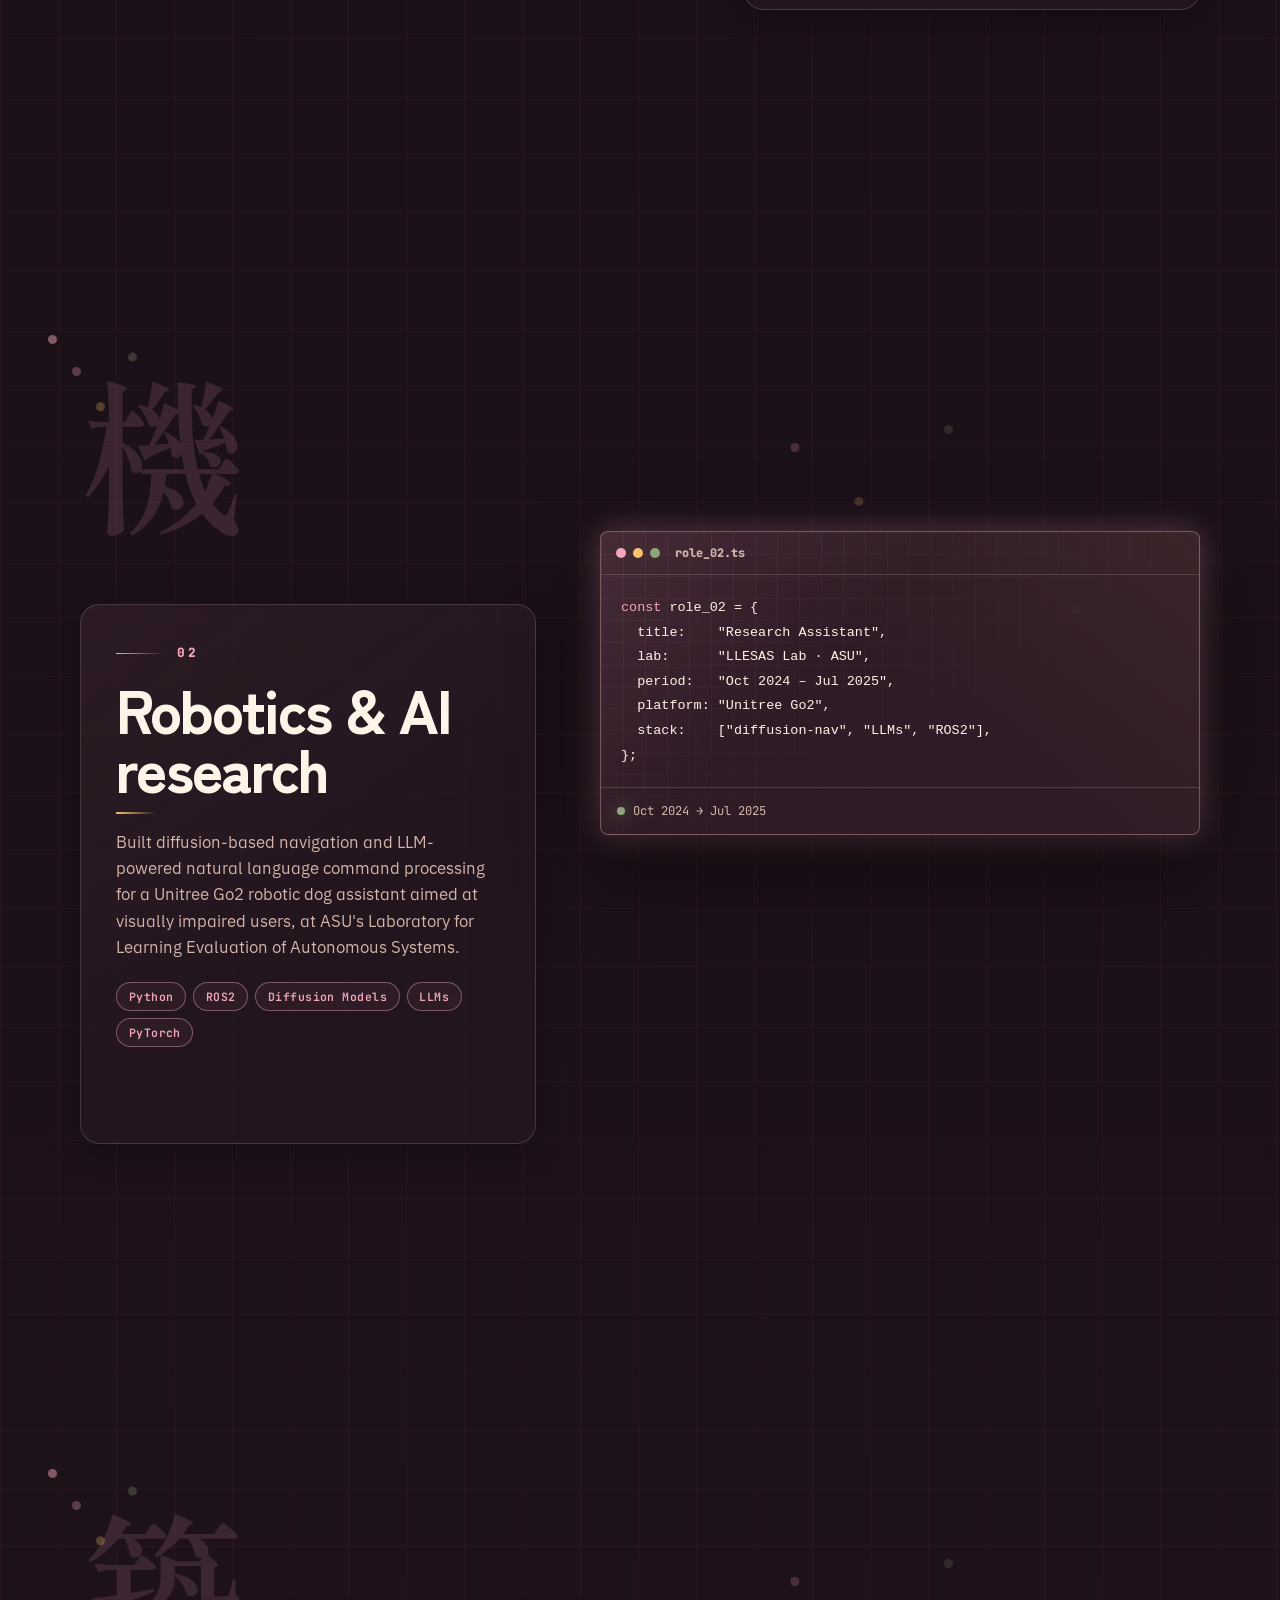
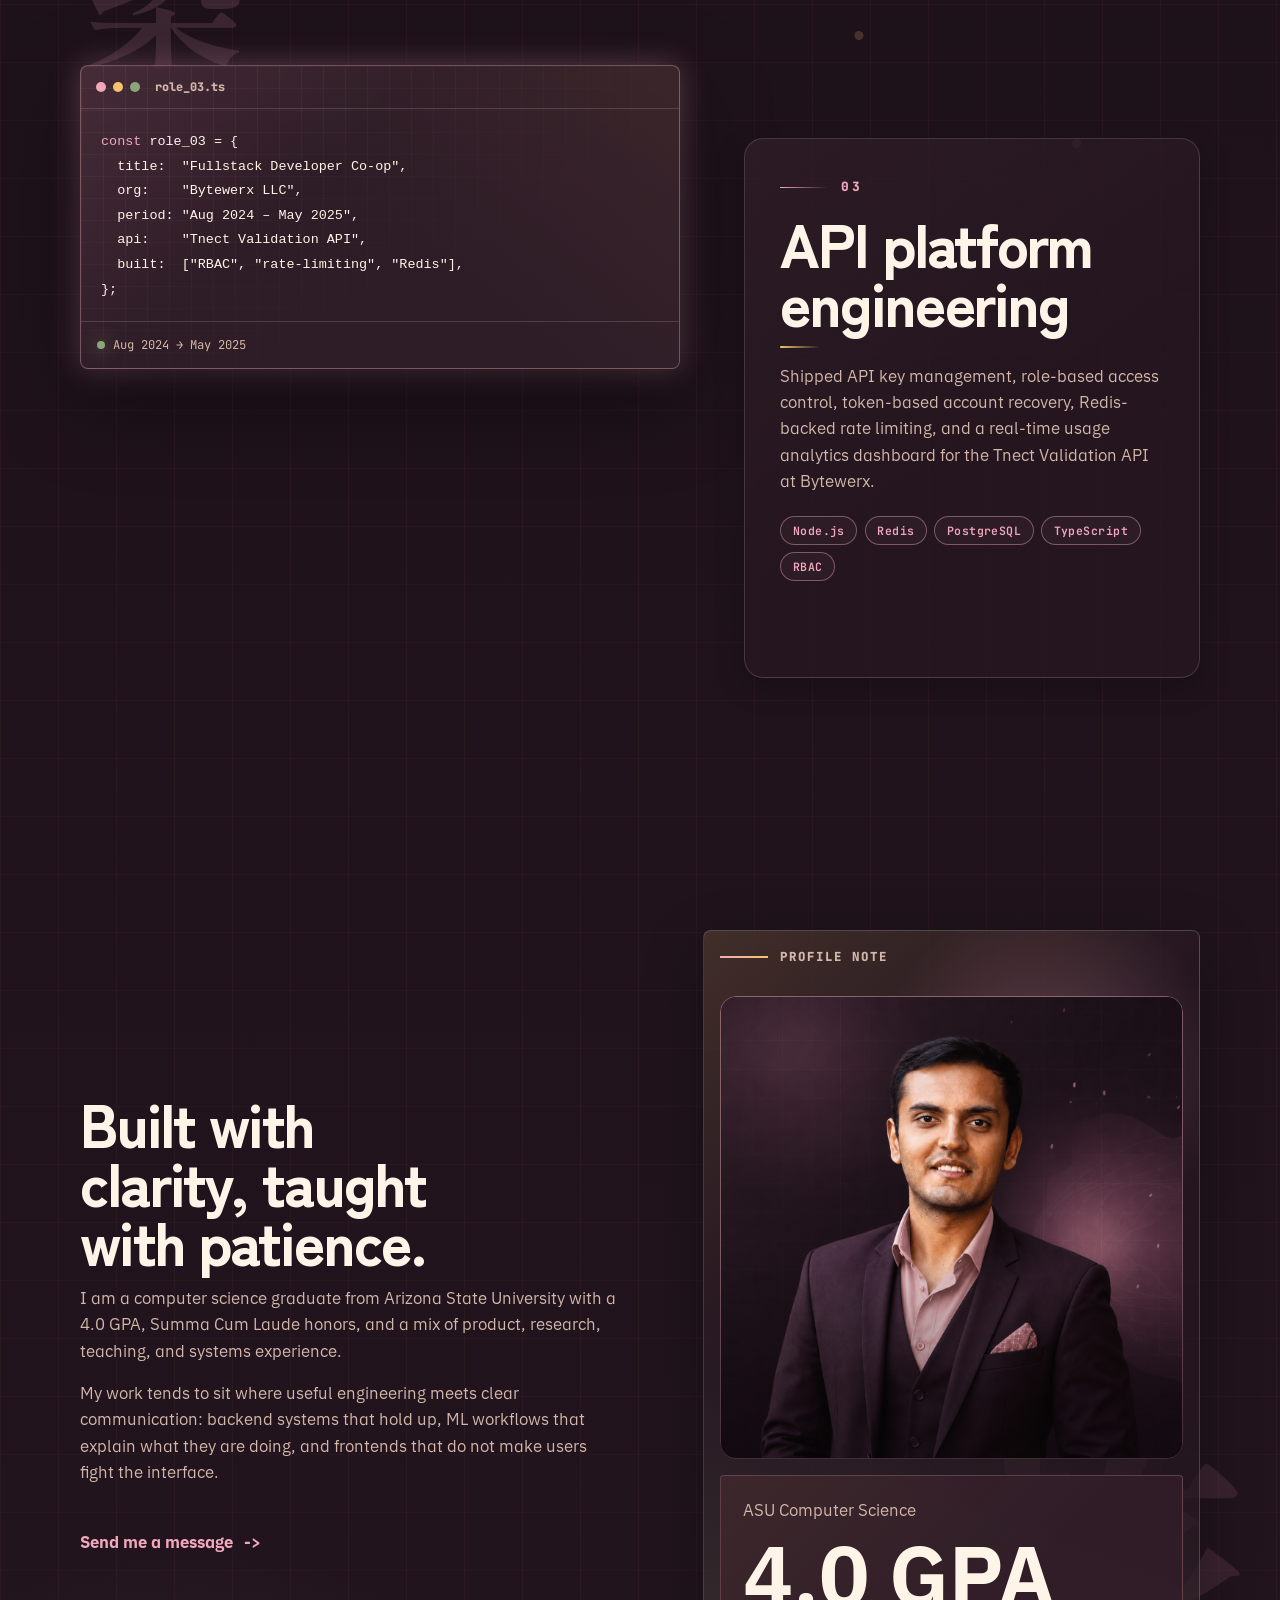
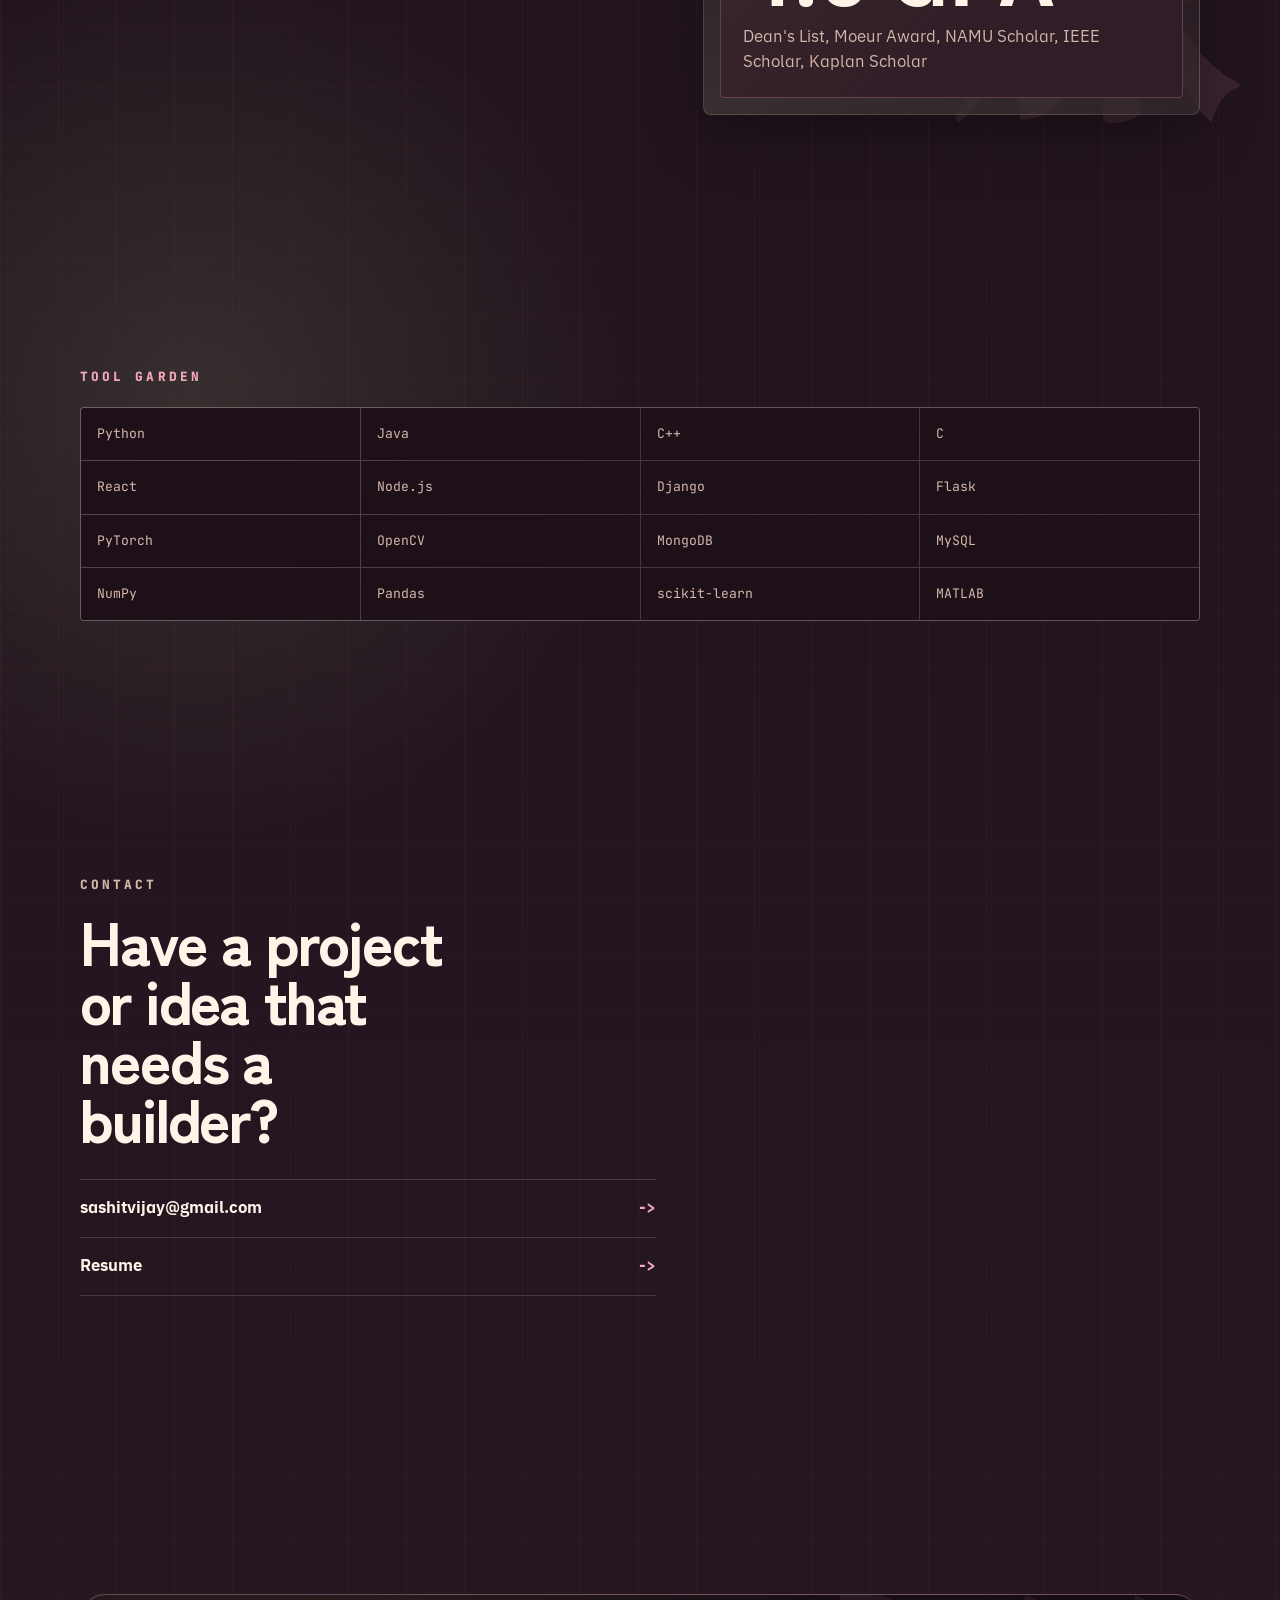
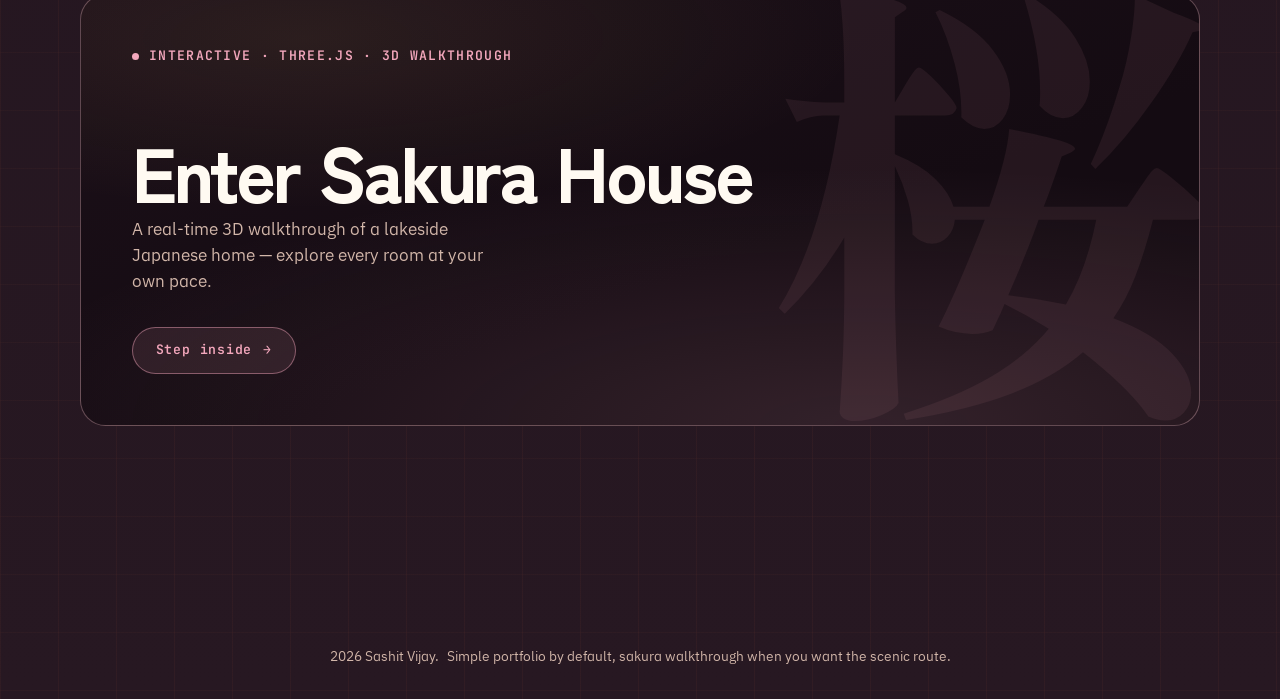
==== commit 3169d669: "feat: add experience section to homepage matching project layout Three top work experiences added be" ====
--- a/index.html
+++ b/index.html
@@ -254,6 +254,107 @@
         </article>
       </section>
 
+      <!-- ── Experience ─────────────────────────────────────────────────────── -->
+      <div class="exp-intro section-shell" id="experience">
+        <p class="section-label reveal">Experience</p>
+      </div>
+
+      <section class="project-section section-shell" id="exp-1">
+        <p class="decor-type" aria-hidden="true">教</p>
+        <div class="project-visual reveal">
+          <div class="code-window">
+            <div class="code-topbar">
+              <span></span><span></span><span></span>
+              <strong>role_01.ts</strong>
+            </div>
+            <pre><code><span class="code-muted">const</span> role_01 = {
+  title:  "Physics &amp; Math Teacher",
+  org:    "Great Hearts Veritas Prep",
+  since:  "July 2025",
+  reach:  "100+ students",
+  focus:  ["mechanics", "calculus"],
+};</code></pre>
+            <p class="code-status"><span></span>Jul 2025 → present</p>
+          </div>
+        </div>
+        <article class="project-copy reveal">
+          <p class="project-number"><span></span>01</p>
+          <h2>Physics &amp; mathematics teacher</h2>
+          <p>
+            Designs and delivers lessons across mechanics, electromagnetism, and calculus
+            for 100+ secondary students. Builds quantitative reasoning through scaffolded
+            problem-solving and adapts explanations to a wide range of learning backgrounds.
+          </p>
+          <div class="stack-tags" aria-label="Teaching skills">
+            <span>Curriculum Design</span><span>Pedagogy</span><span>Physics</span><span>Calculus</span>
+          </div>
+        </article>
+      </section>
+
+      <section class="project-section project-flip section-shell" id="exp-2">
+        <p class="decor-type" aria-hidden="true">機</p>
+        <div class="project-visual reveal">
+          <div class="code-window">
+            <div class="code-topbar">
+              <span></span><span></span><span></span>
+              <strong>role_02.ts</strong>
+            </div>
+            <pre><code><span class="code-muted">const</span> role_02 = {
+  title:    "Research Assistant",
+  lab:      "LLESAS Lab · ASU",
+  period:   "Oct 2024 – Jul 2025",
+  platform: "Unitree Go2",
+  stack:    ["diffusion-nav", "LLMs", "ROS2"],
+};</code></pre>
+            <p class="code-status"><span></span>Oct 2024 → Jul 2025</p>
+          </div>
+        </div>
+        <article class="project-copy reveal">
+          <p class="project-number"><span></span>02</p>
+          <h2>Robotics &amp; AI research</h2>
+          <p>
+            Built diffusion-based navigation and LLM-powered natural language command
+            processing for a Unitree Go2 robotic dog assistant aimed at visually impaired
+            users, at ASU's Laboratory for Learning Evaluation of Autonomous Systems.
+          </p>
+          <div class="stack-tags" aria-label="Research stack">
+            <span>Python</span><span>ROS2</span><span>Diffusion Models</span><span>LLMs</span><span>PyTorch</span>
+          </div>
+        </article>
+      </section>
+
+      <section class="project-section section-shell" id="exp-3">
+        <p class="decor-type" aria-hidden="true">築</p>
+        <div class="project-visual reveal">
+          <div class="code-window">
+            <div class="code-topbar">
+              <span></span><span></span><span></span>
+              <strong>role_03.ts</strong>
+            </div>
+            <pre><code><span class="code-muted">const</span> role_03 = {
+  title:  "Fullstack Developer Co-op",
+  org:    "Bytewerx LLC",
+  period: "Aug 2024 – May 2025",
+  api:    "Tnect Validation API",
+  built:  ["RBAC", "rate-limiting", "Redis"],
+};</code></pre>
+            <p class="code-status"><span></span>Aug 2024 → May 2025</p>
+          </div>
+        </div>
+        <article class="project-copy reveal">
+          <p class="project-number"><span></span>03</p>
+          <h2>API platform engineering</h2>
+          <p>
+            Shipped API key management, role-based access control, token-based account
+            recovery, Redis-backed rate limiting, and a real-time usage analytics
+            dashboard for the Tnect Validation API at Bytewerx.
+          </p>
+          <div class="stack-tags" aria-label="Dev stack">
+            <span>Node.js</span><span>Redis</span><span>PostgreSQL</span><span>TypeScript</span><span>RBAC</span>
+          </div>
+        </article>
+      </section>
+
       <section class="details section-shell" id="details">
         <div class="details-copy reveal">
           <h2>Built with clarity, taught with patience.</h2>
--- a/src/portfolio.css
+++ b/src/portfolio.css
@@ -1470,6 +1470,11 @@
   max-width: 34rem;
   color: var(--muted);
   line-height: 1.65;
+}
+
+/* ── Experience section header ───────────────────────────────────────────── */
+.exp-intro {
+  padding: clamp(4rem, 10vh, 7rem) 0 0;
 }
 
 .stack-tags {
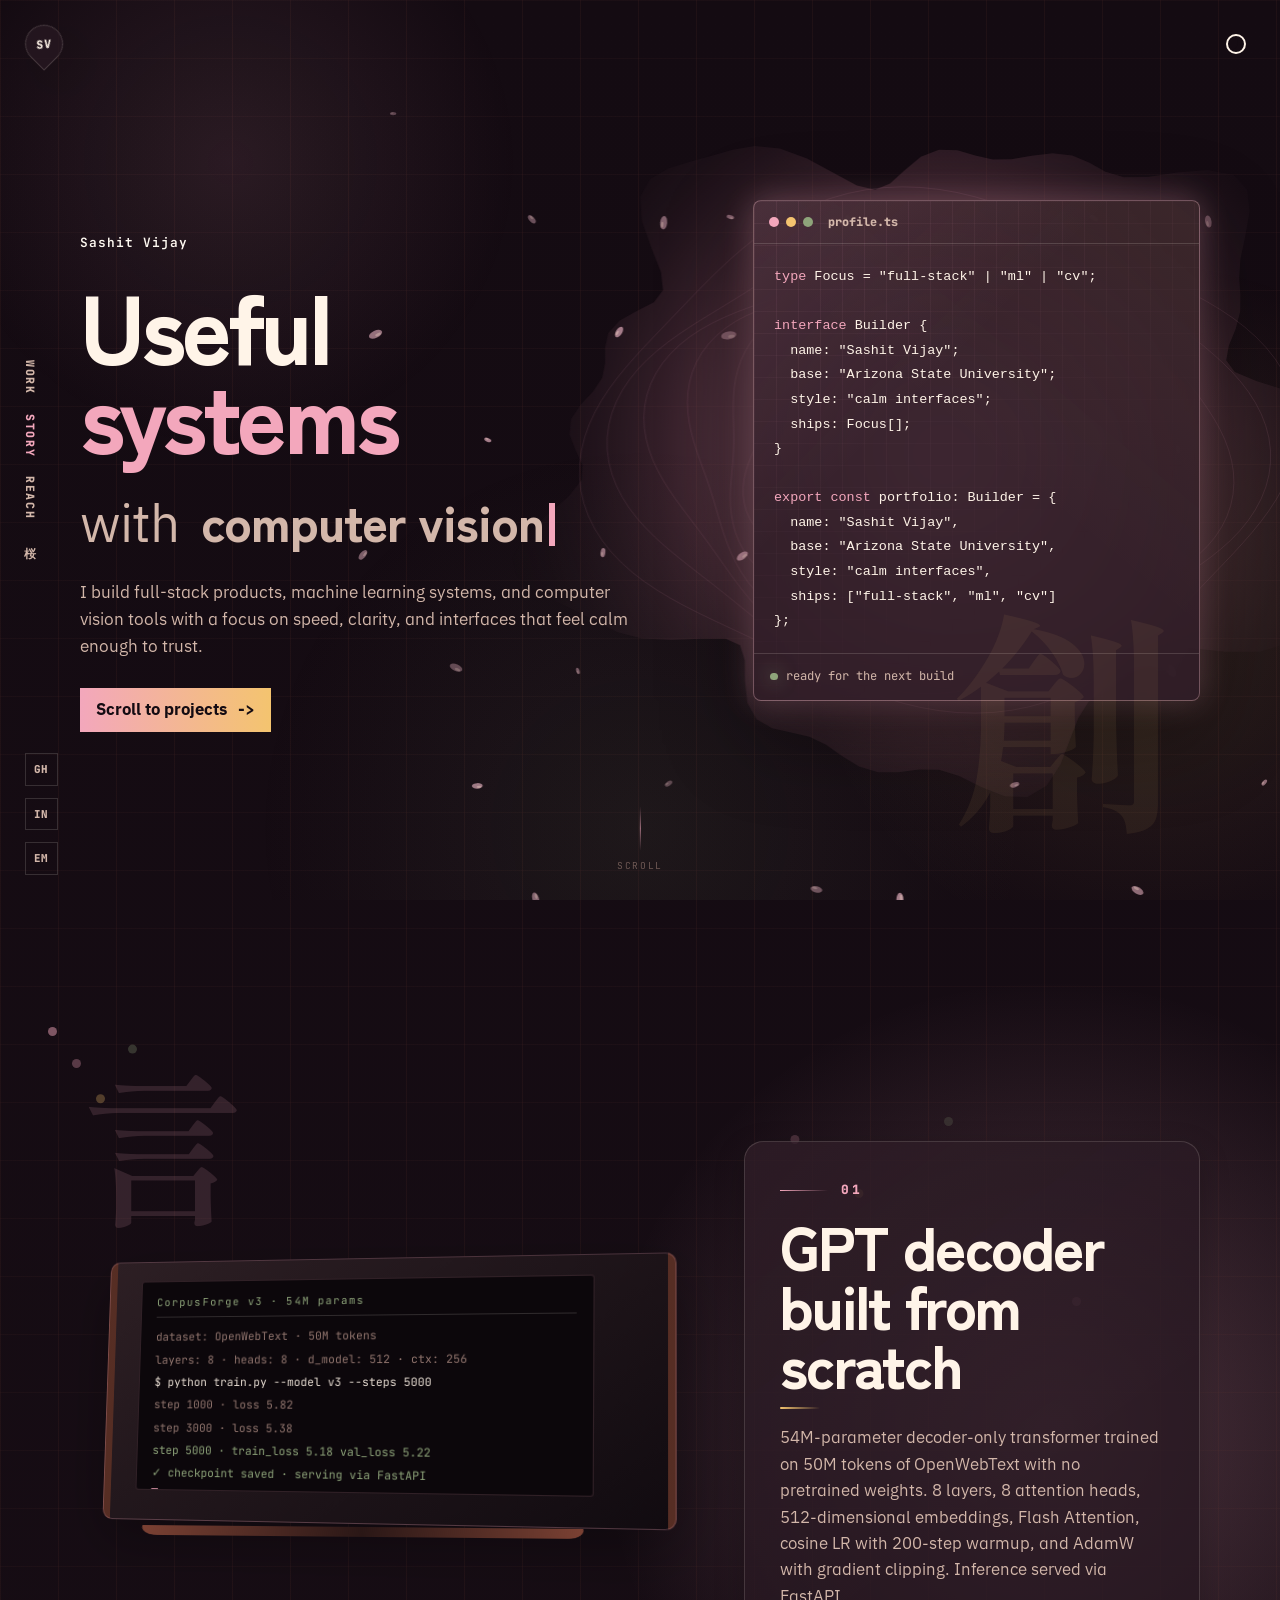
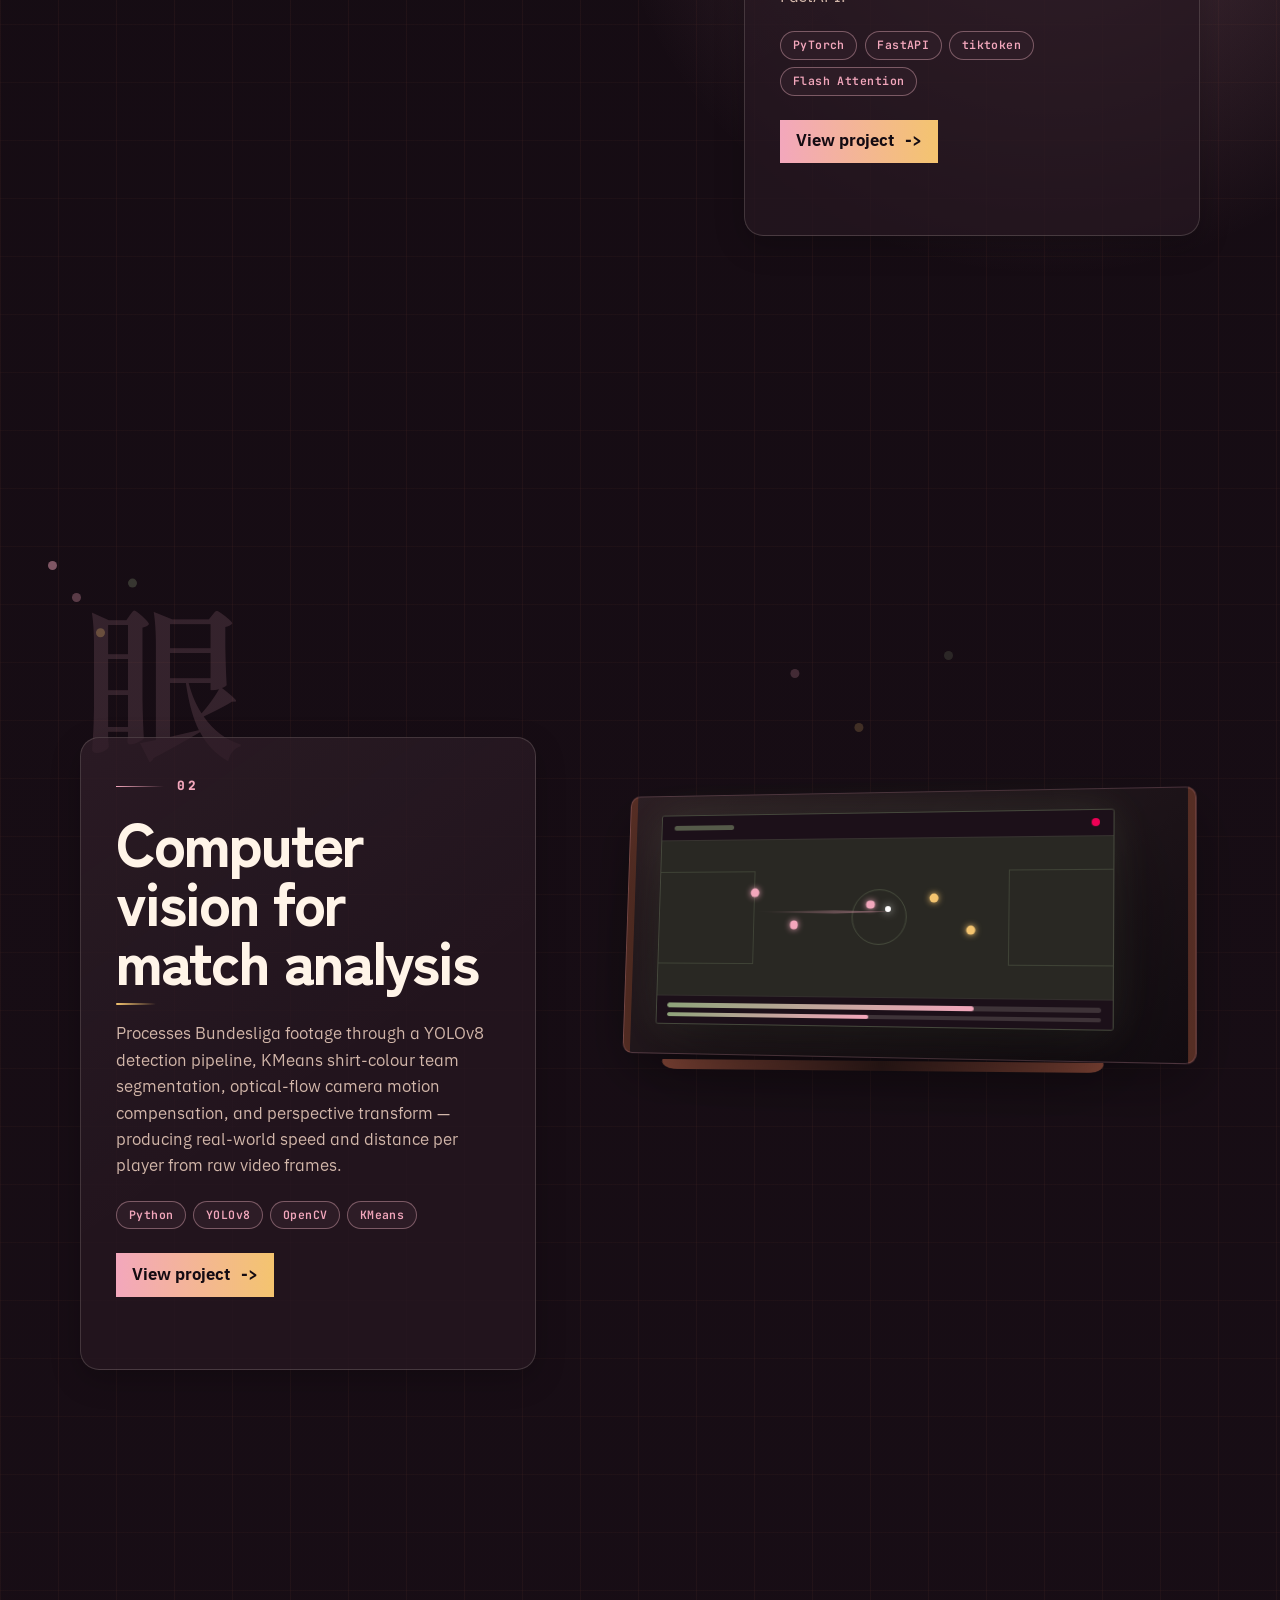
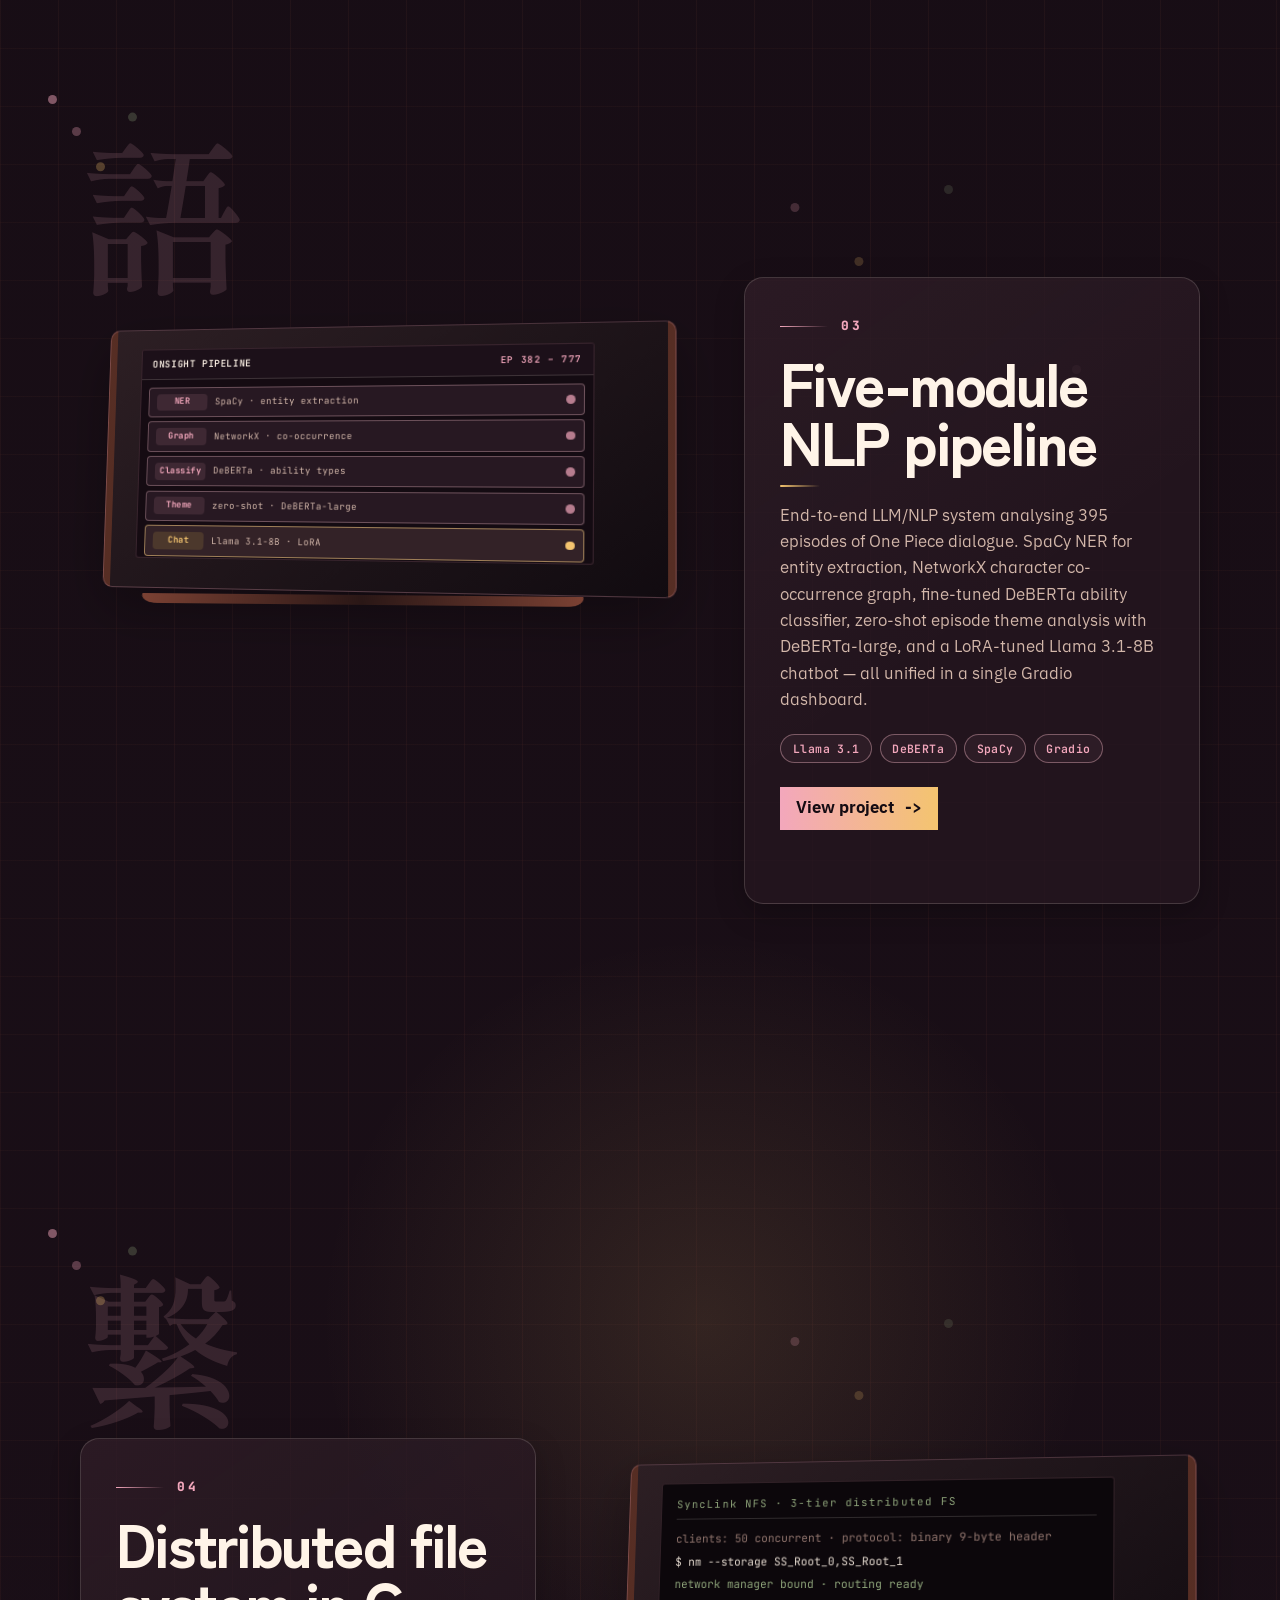
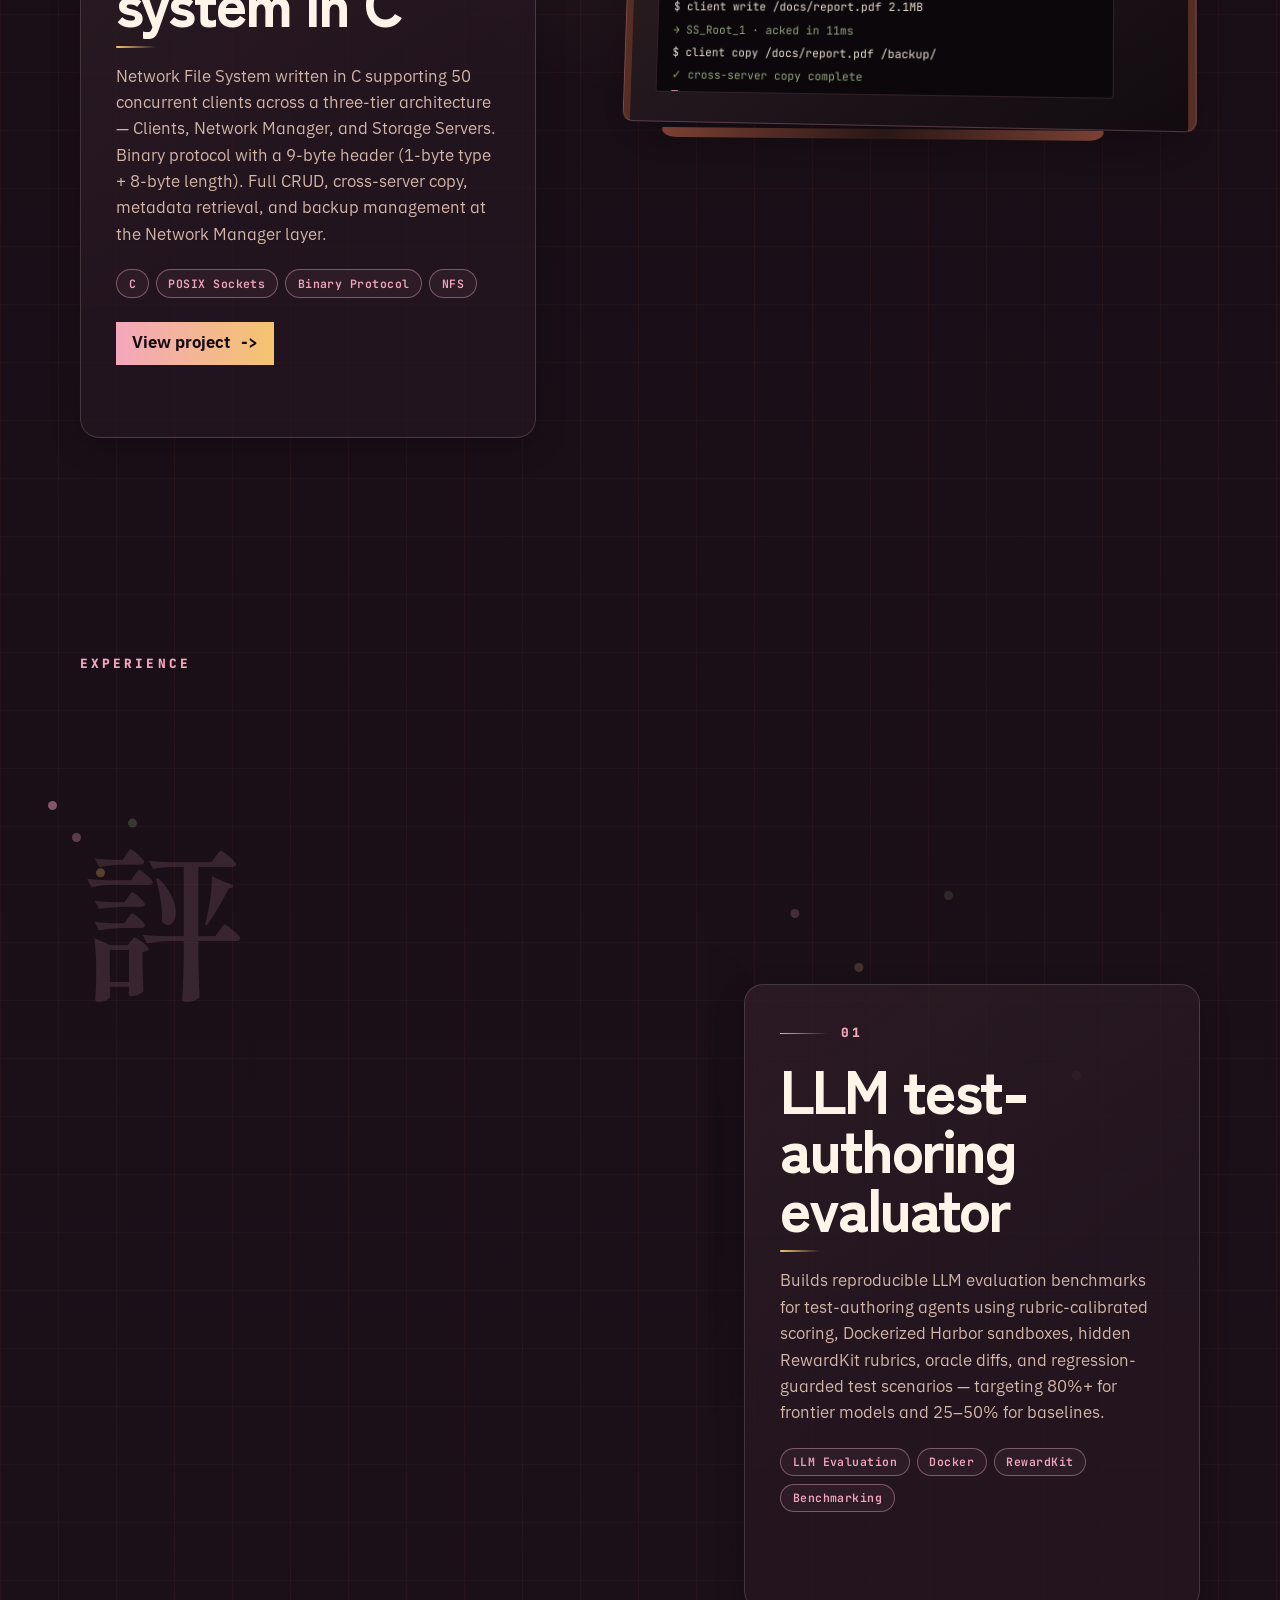
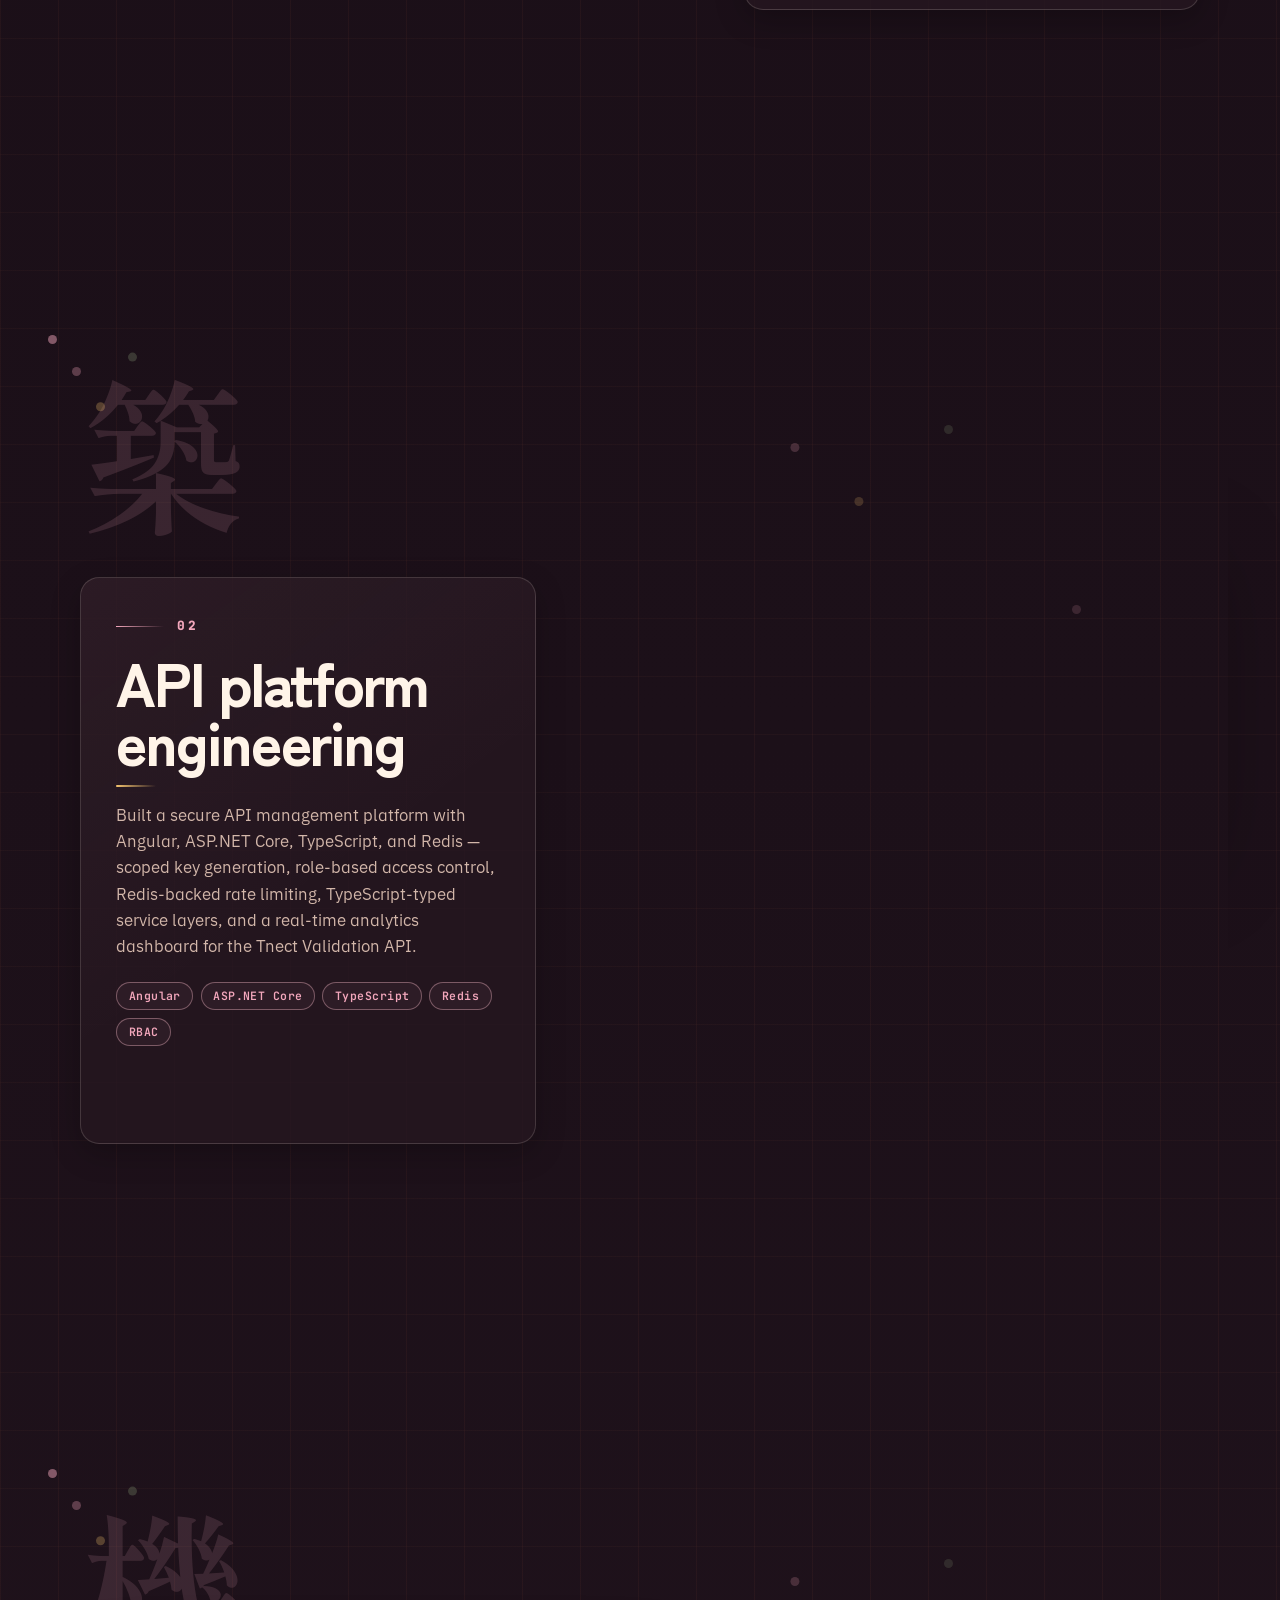
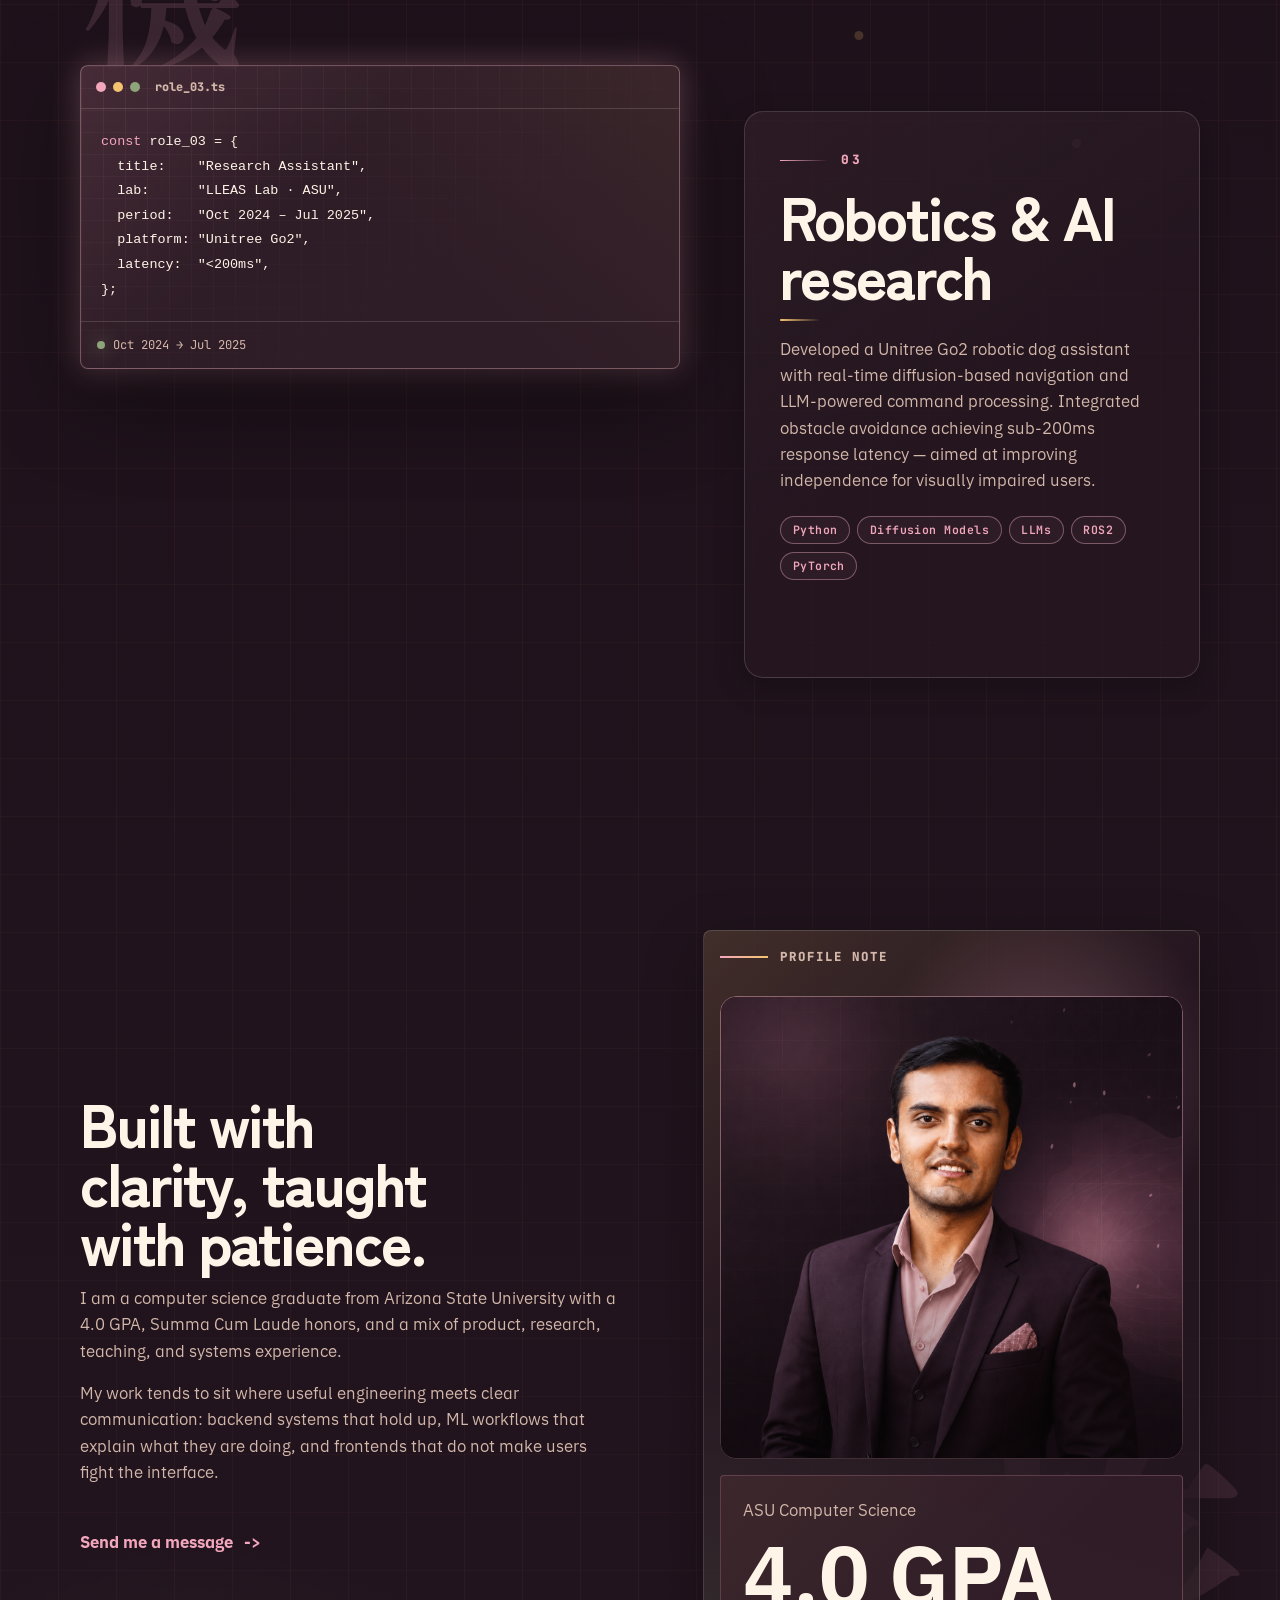
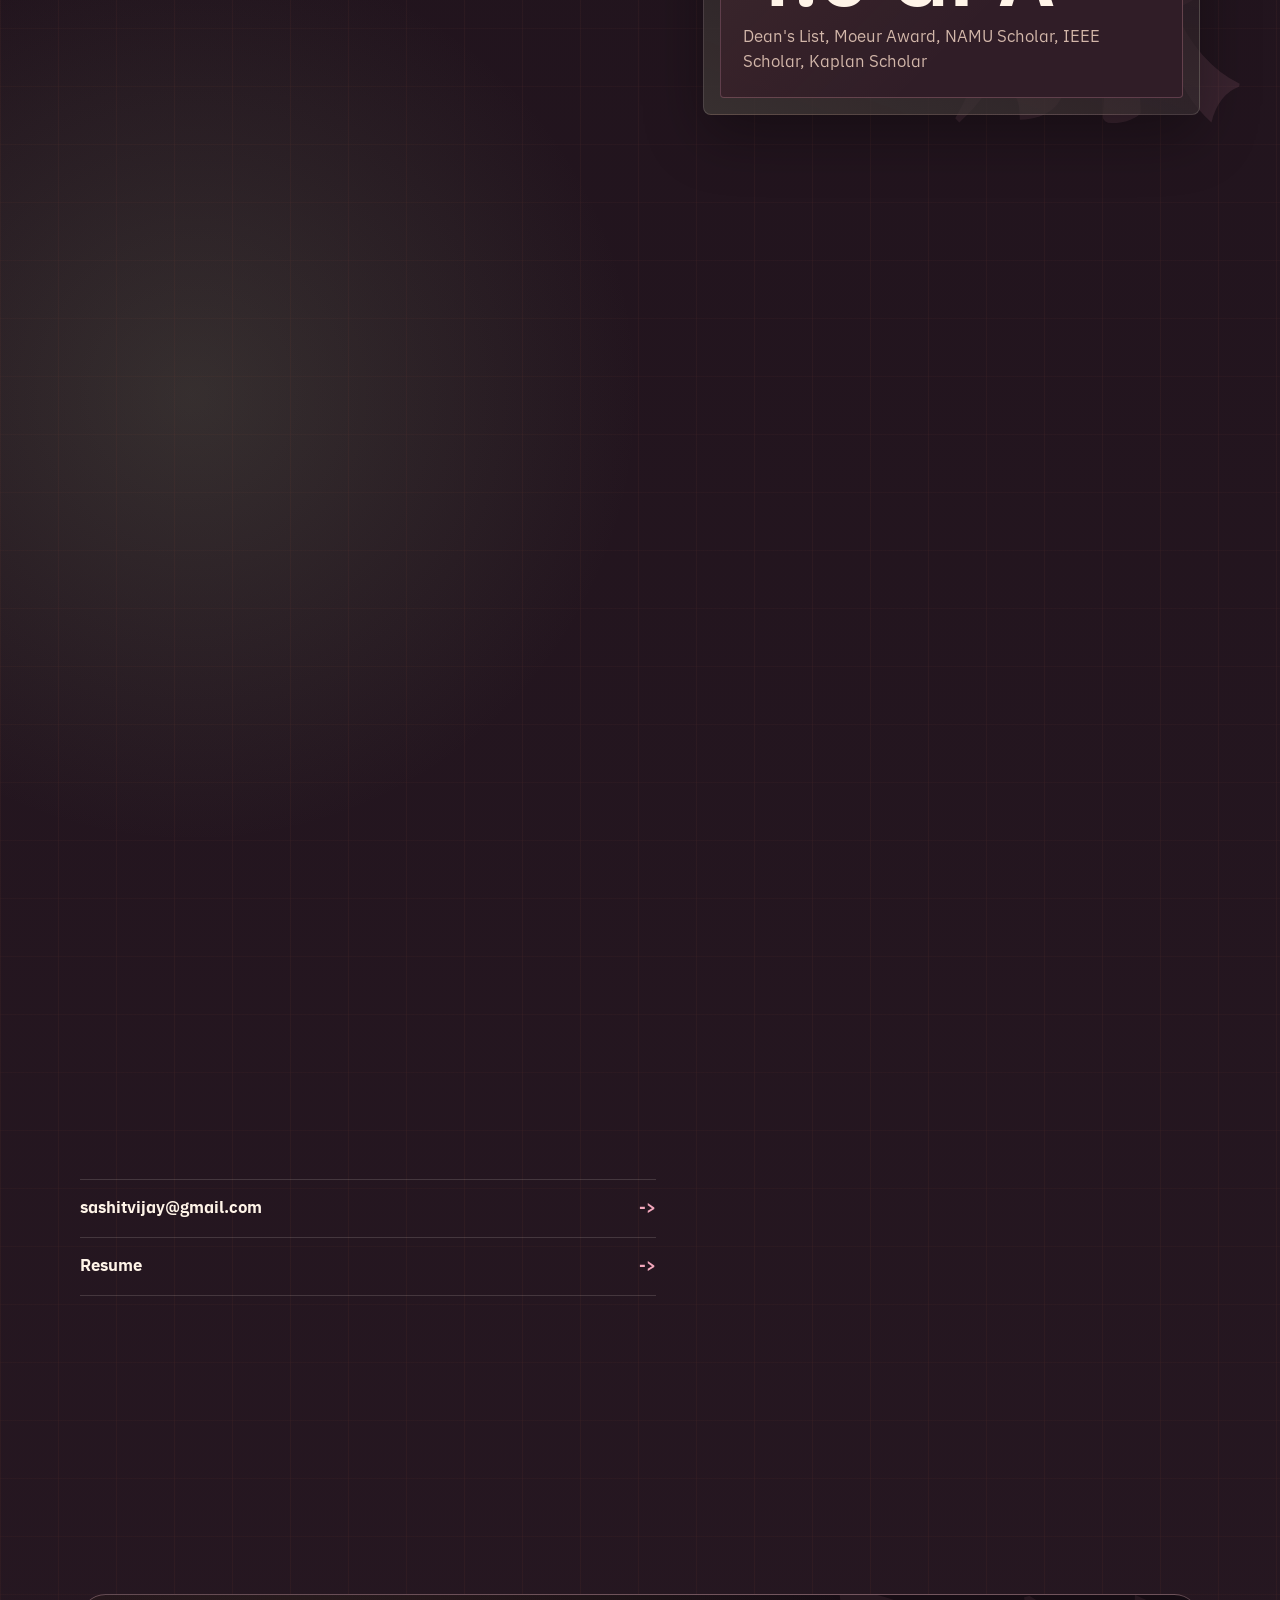
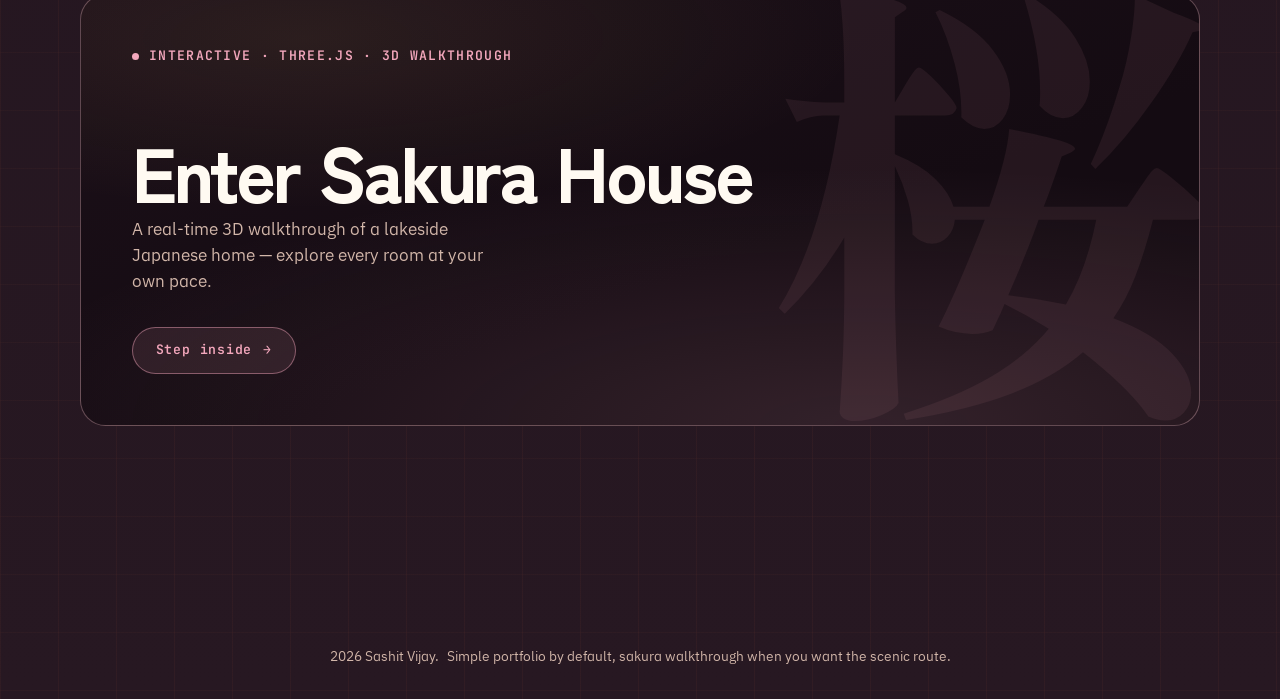
==== commit e57647ad: "fix(experience): correct roles to match actual resume Homepage (index.html):   01 Deel Inc. — LLM Te" ====
--- a/index.html
+++ b/index.html
@@ -260,7 +260,7 @@
       </div>
 
       <section class="project-section section-shell" id="exp-1">
-        <p class="decor-type" aria-hidden="true">教</p>
+        <p class="decor-type" aria-hidden="true">評</p>
         <div class="project-visual reveal">
           <div class="code-window">
             <div class="code-topbar">
@@ -268,31 +268,32 @@
               <strong>role_01.ts</strong>
             </div>
             <pre><code><span class="code-muted">const</span> role_01 = {
-  title:  "Physics &amp; Math Teacher",
-  org:    "Great Hearts Veritas Prep",
-  since:  "July 2025",
-  reach:  "100+ students",
-  focus:  ["mechanics", "calculus"],
+  title:   "LLM Evaluator",
+  org:     "Deel Inc.",
+  since:   "2026",
+  focus:   "test-authoring benchmarks",
+  targets: { frontier: "80%+", baseline: "25–50%" },
 };</code></pre>
-            <p class="code-status"><span></span>Jul 2025 → present</p>
+            <p class="code-status"><span></span>2026 → present</p>
           </div>
         </div>
         <article class="project-copy reveal">
           <p class="project-number"><span></span>01</p>
-          <h2>Physics &amp; mathematics teacher</h2>
-          <p>
-            Designs and delivers lessons across mechanics, electromagnetism, and calculus
-            for 100+ secondary students. Builds quantitative reasoning through scaffolded
-            problem-solving and adapts explanations to a wide range of learning backgrounds.
-          </p>
-          <div class="stack-tags" aria-label="Teaching skills">
-            <span>Curriculum Design</span><span>Pedagogy</span><span>Physics</span><span>Calculus</span>
+          <h2>LLM test-authoring evaluator</h2>
+          <p>
+            Builds reproducible LLM evaluation benchmarks for test-authoring agents using
+            rubric-calibrated scoring, Dockerized Harbor sandboxes, hidden RewardKit rubrics,
+            oracle diffs, and regression-guarded test scenarios — targeting 80%+ for frontier
+            models and 25–50% for baselines.
+          </p>
+          <div class="stack-tags" aria-label="Evaluation stack">
+            <span>LLM Evaluation</span><span>Docker</span><span>RewardKit</span><span>Benchmarking</span>
           </div>
         </article>
       </section>
 
       <section class="project-section project-flip section-shell" id="exp-2">
-        <p class="decor-type" aria-hidden="true">機</p>
+        <p class="decor-type" aria-hidden="true">築</p>
         <div class="project-visual reveal">
           <div class="code-window">
             <div class="code-topbar">
@@ -300,38 +301,6 @@
               <strong>role_02.ts</strong>
             </div>
             <pre><code><span class="code-muted">const</span> role_02 = {
-  title:    "Research Assistant",
-  lab:      "LLESAS Lab · ASU",
-  period:   "Oct 2024 – Jul 2025",
-  platform: "Unitree Go2",
-  stack:    ["diffusion-nav", "LLMs", "ROS2"],
-};</code></pre>
-            <p class="code-status"><span></span>Oct 2024 → Jul 2025</p>
-          </div>
-        </div>
-        <article class="project-copy reveal">
-          <p class="project-number"><span></span>02</p>
-          <h2>Robotics &amp; AI research</h2>
-          <p>
-            Built diffusion-based navigation and LLM-powered natural language command
-            processing for a Unitree Go2 robotic dog assistant aimed at visually impaired
-            users, at ASU's Laboratory for Learning Evaluation of Autonomous Systems.
-          </p>
-          <div class="stack-tags" aria-label="Research stack">
-            <span>Python</span><span>ROS2</span><span>Diffusion Models</span><span>LLMs</span><span>PyTorch</span>
-          </div>
-        </article>
-      </section>
-
-      <section class="project-section section-shell" id="exp-3">
-        <p class="decor-type" aria-hidden="true">築</p>
-        <div class="project-visual reveal">
-          <div class="code-window">
-            <div class="code-topbar">
-              <span></span><span></span><span></span>
-              <strong>role_03.ts</strong>
-            </div>
-            <pre><code><span class="code-muted">const</span> role_03 = {
   title:  "Fullstack Developer Co-op",
   org:    "Bytewerx LLC",
   period: "Aug 2024 – May 2025",
@@ -342,15 +311,49 @@
           </div>
         </div>
         <article class="project-copy reveal">
+          <p class="project-number"><span></span>02</p>
+          <h2>API platform engineering</h2>
+          <p>
+            Built a secure API management platform with Angular, ASP.NET Core, TypeScript,
+            and Redis — scoped key generation, role-based access control, Redis-backed rate
+            limiting, TypeScript-typed service layers, and a real-time analytics dashboard
+            for the Tnect Validation API.
+          </p>
+          <div class="stack-tags" aria-label="Dev stack">
+            <span>Angular</span><span>ASP.NET Core</span><span>TypeScript</span><span>Redis</span><span>RBAC</span>
+          </div>
+        </article>
+      </section>
+
+      <section class="project-section section-shell" id="exp-3">
+        <p class="decor-type" aria-hidden="true">機</p>
+        <div class="project-visual reveal">
+          <div class="code-window">
+            <div class="code-topbar">
+              <span></span><span></span><span></span>
+              <strong>role_03.ts</strong>
+            </div>
+            <pre><code><span class="code-muted">const</span> role_03 = {
+  title:    "Research Assistant",
+  lab:      "LLEAS Lab · ASU",
+  period:   "Oct 2024 – Jul 2025",
+  platform: "Unitree Go2",
+  latency:  "&lt;200ms",
+};</code></pre>
+            <p class="code-status"><span></span>Oct 2024 → Jul 2025</p>
+          </div>
+        </div>
+        <article class="project-copy reveal">
           <p class="project-number"><span></span>03</p>
-          <h2>API platform engineering</h2>
-          <p>
-            Shipped API key management, role-based access control, token-based account
-            recovery, Redis-backed rate limiting, and a real-time usage analytics
-            dashboard for the Tnect Validation API at Bytewerx.
-          </p>
-          <div class="stack-tags" aria-label="Dev stack">
-            <span>Node.js</span><span>Redis</span><span>PostgreSQL</span><span>TypeScript</span><span>RBAC</span>
+          <h2>Robotics &amp; AI research</h2>
+          <p>
+            Developed a Unitree Go2 robotic dog assistant with real-time diffusion-based
+            navigation and LLM-powered command processing. Integrated obstacle avoidance
+            achieving sub-200ms response latency — aimed at improving independence for
+            visually impaired users.
+          </p>
+          <div class="stack-tags" aria-label="Research stack">
+            <span>Python</span><span>Diffusion Models</span><span>LLMs</span><span>ROS2</span><span>PyTorch</span>
           </div>
         </article>
       </section>
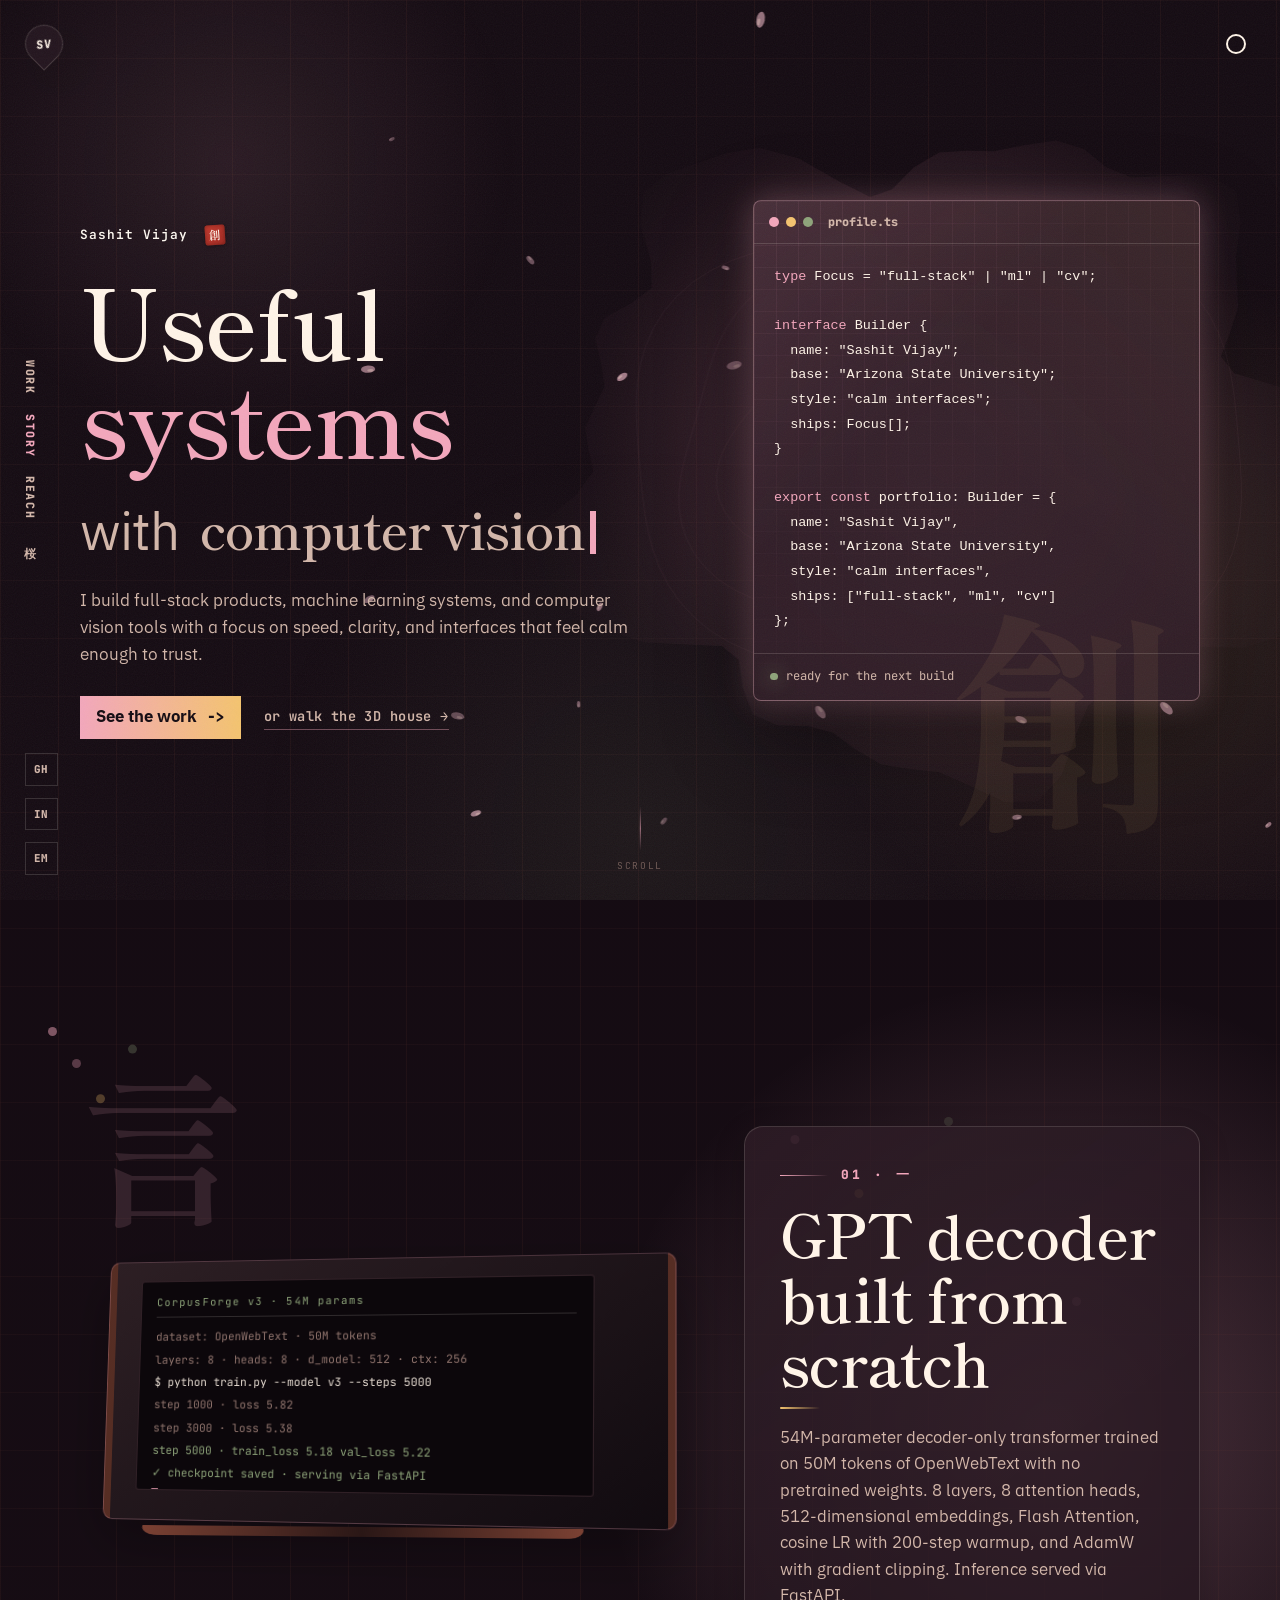
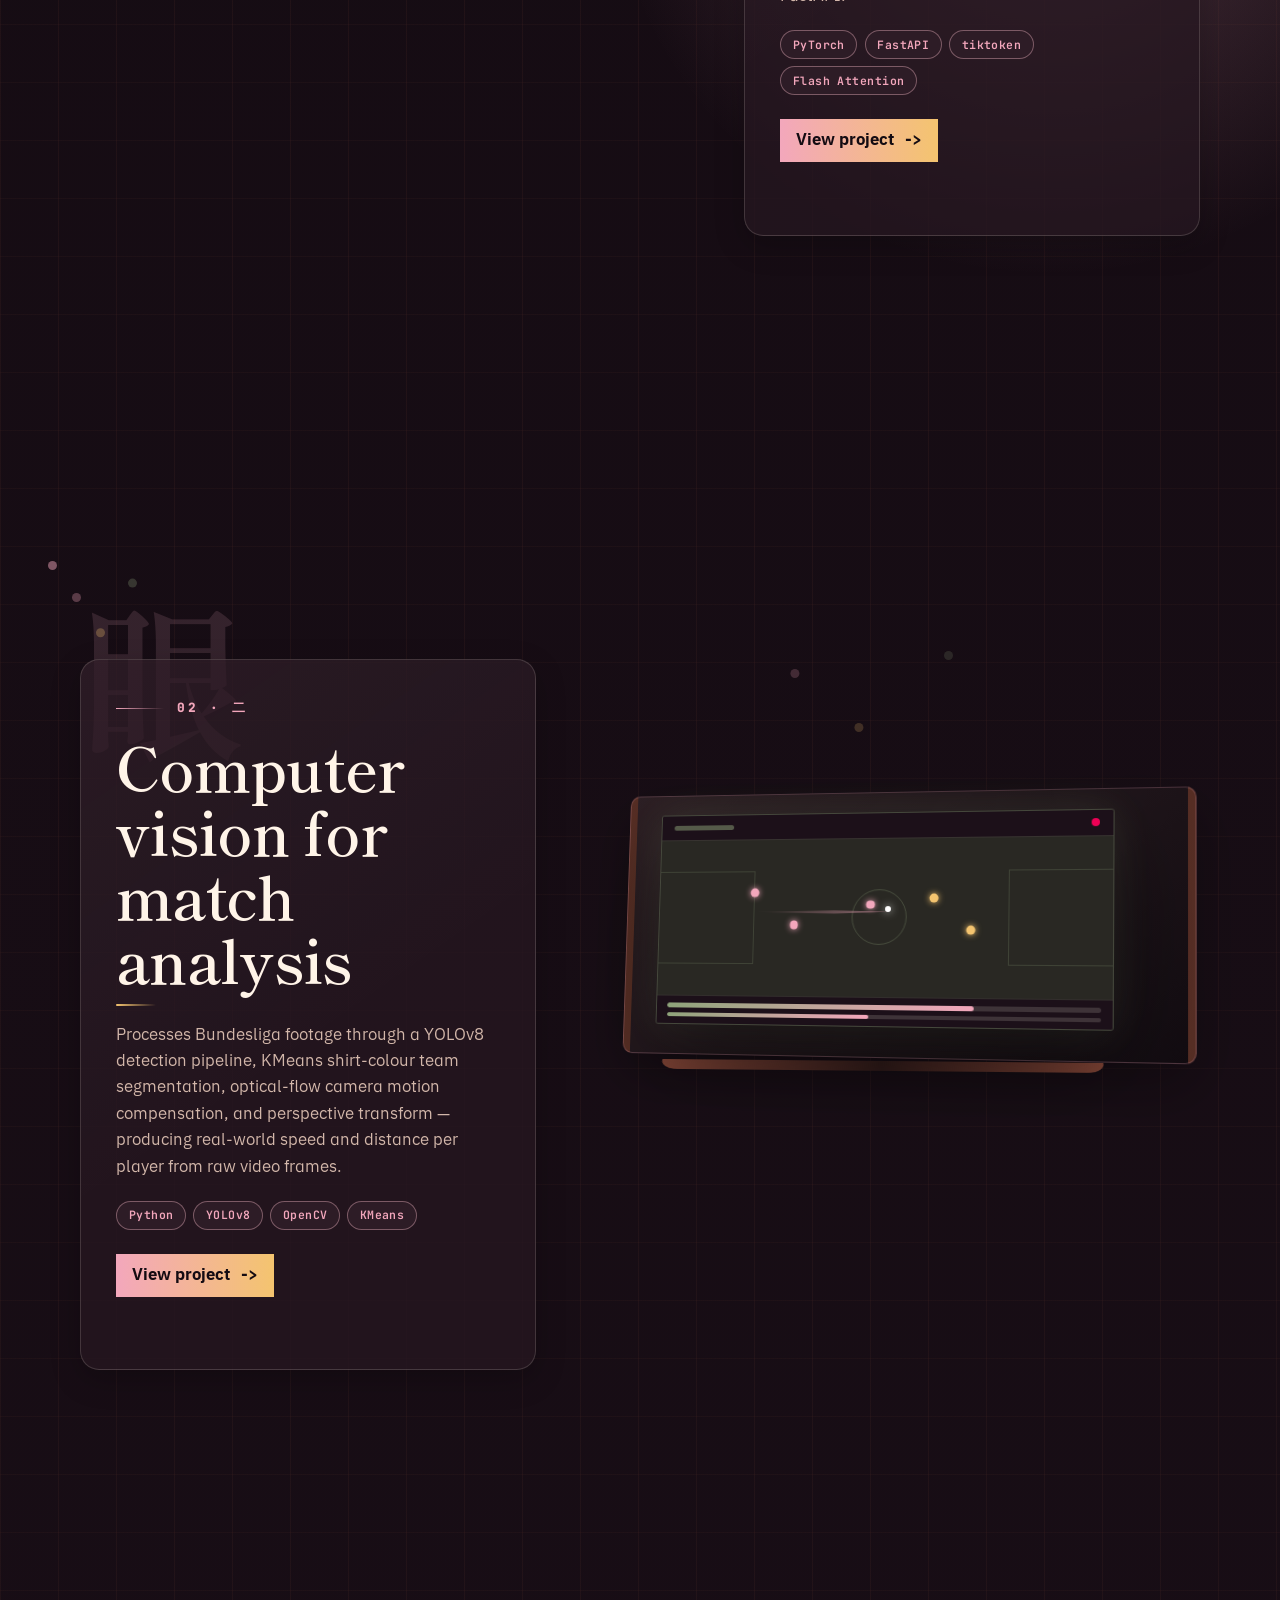
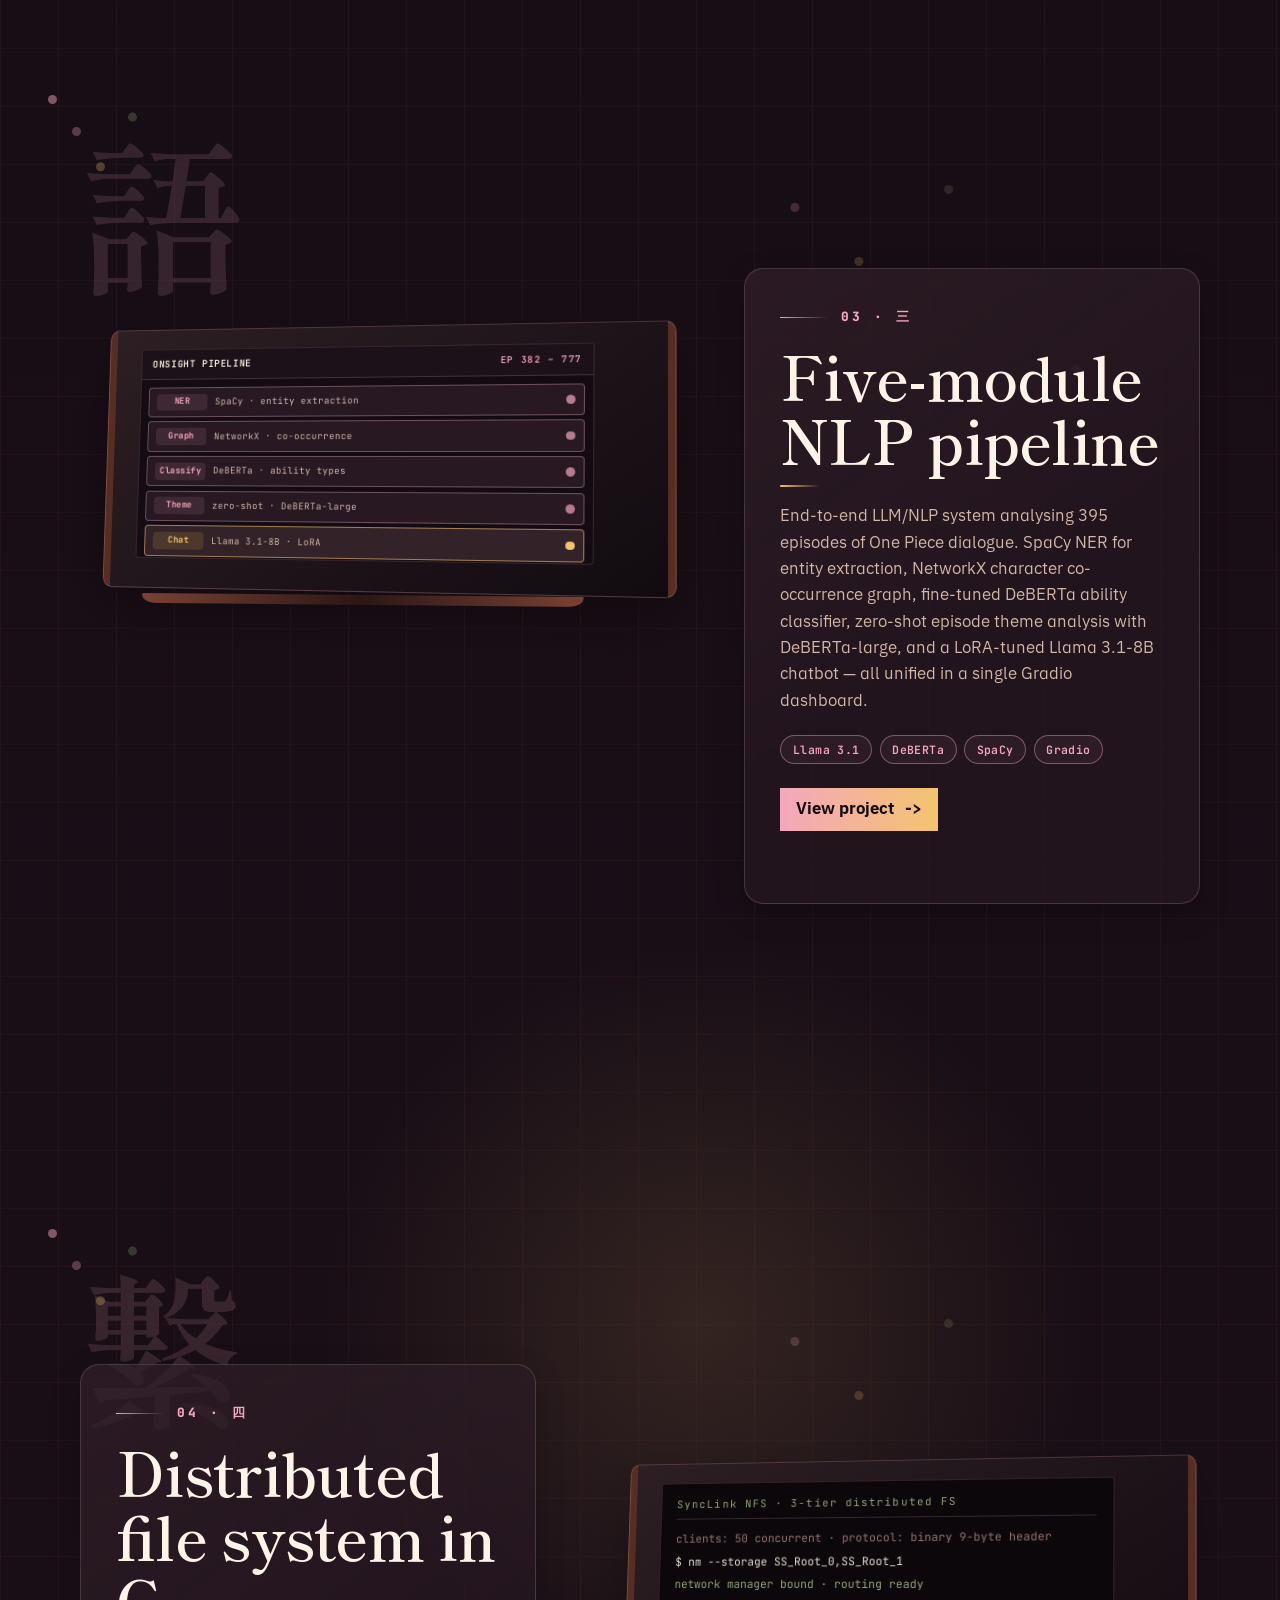
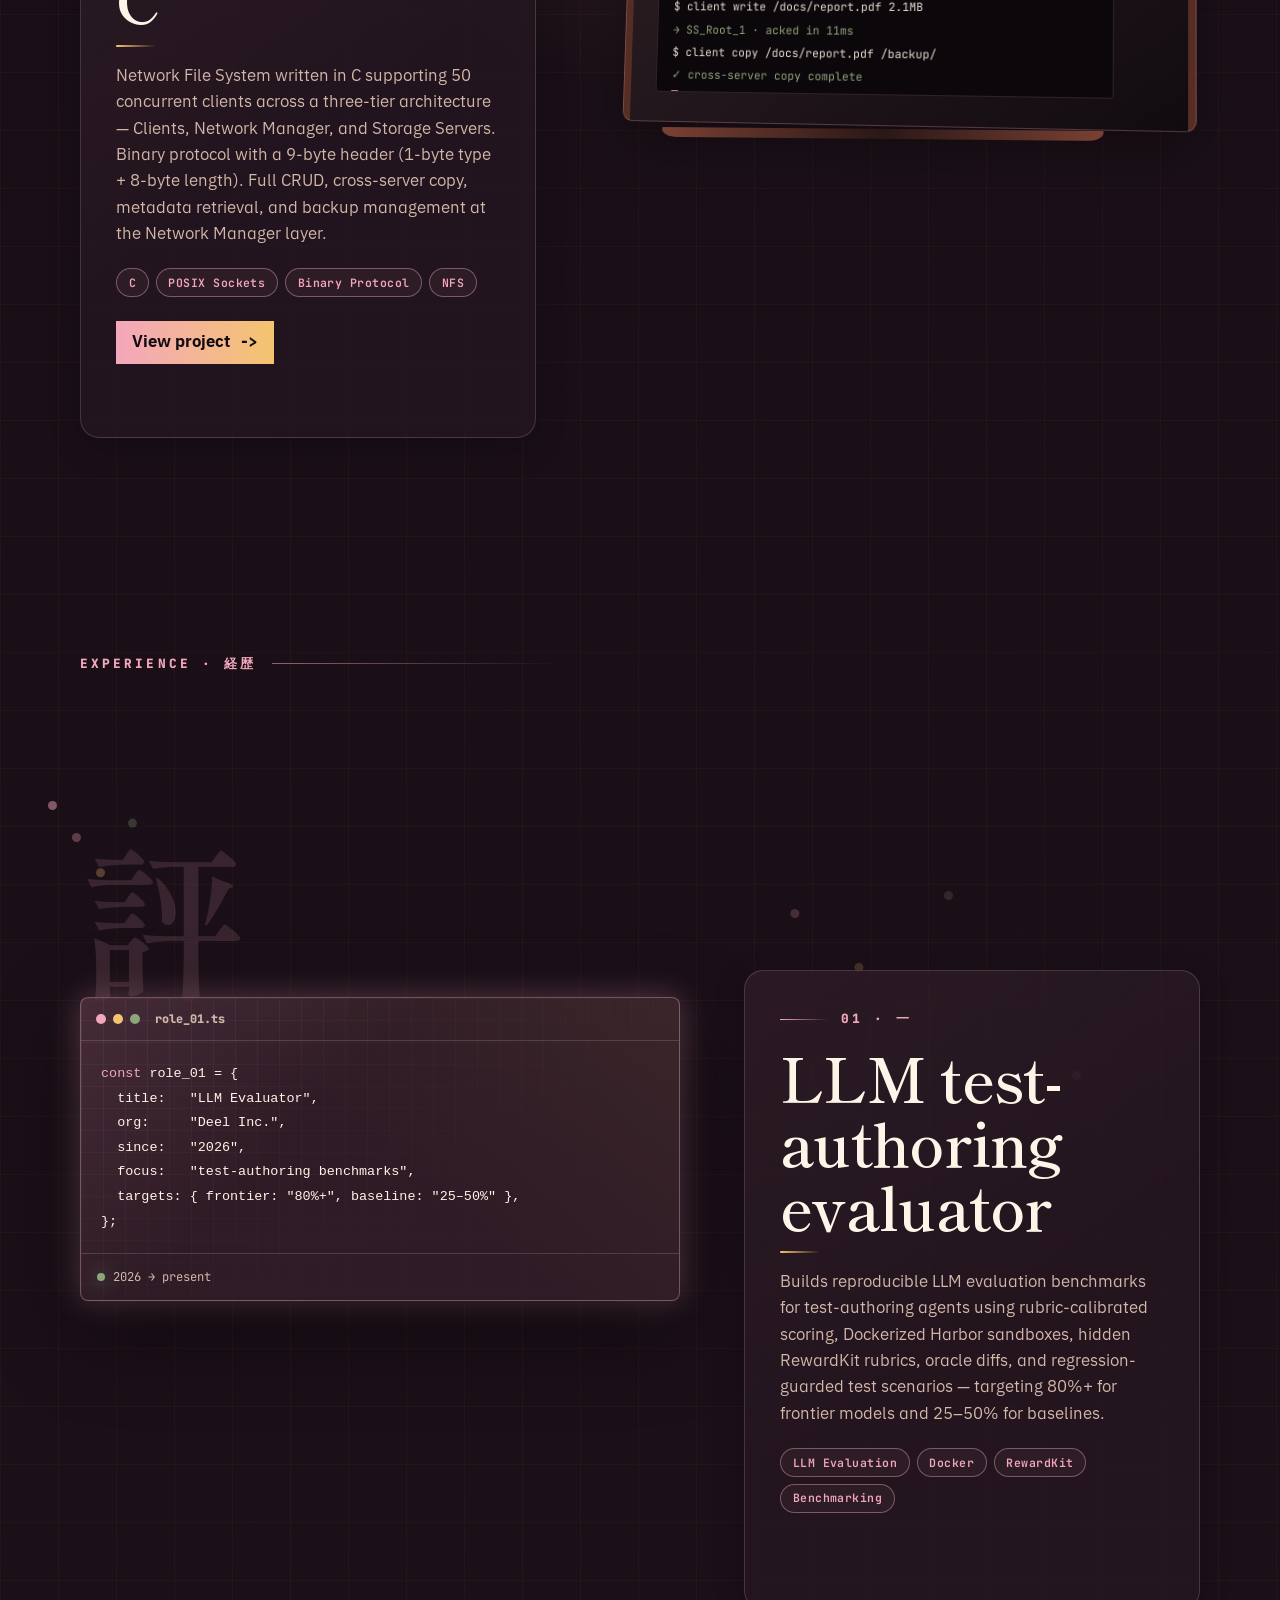
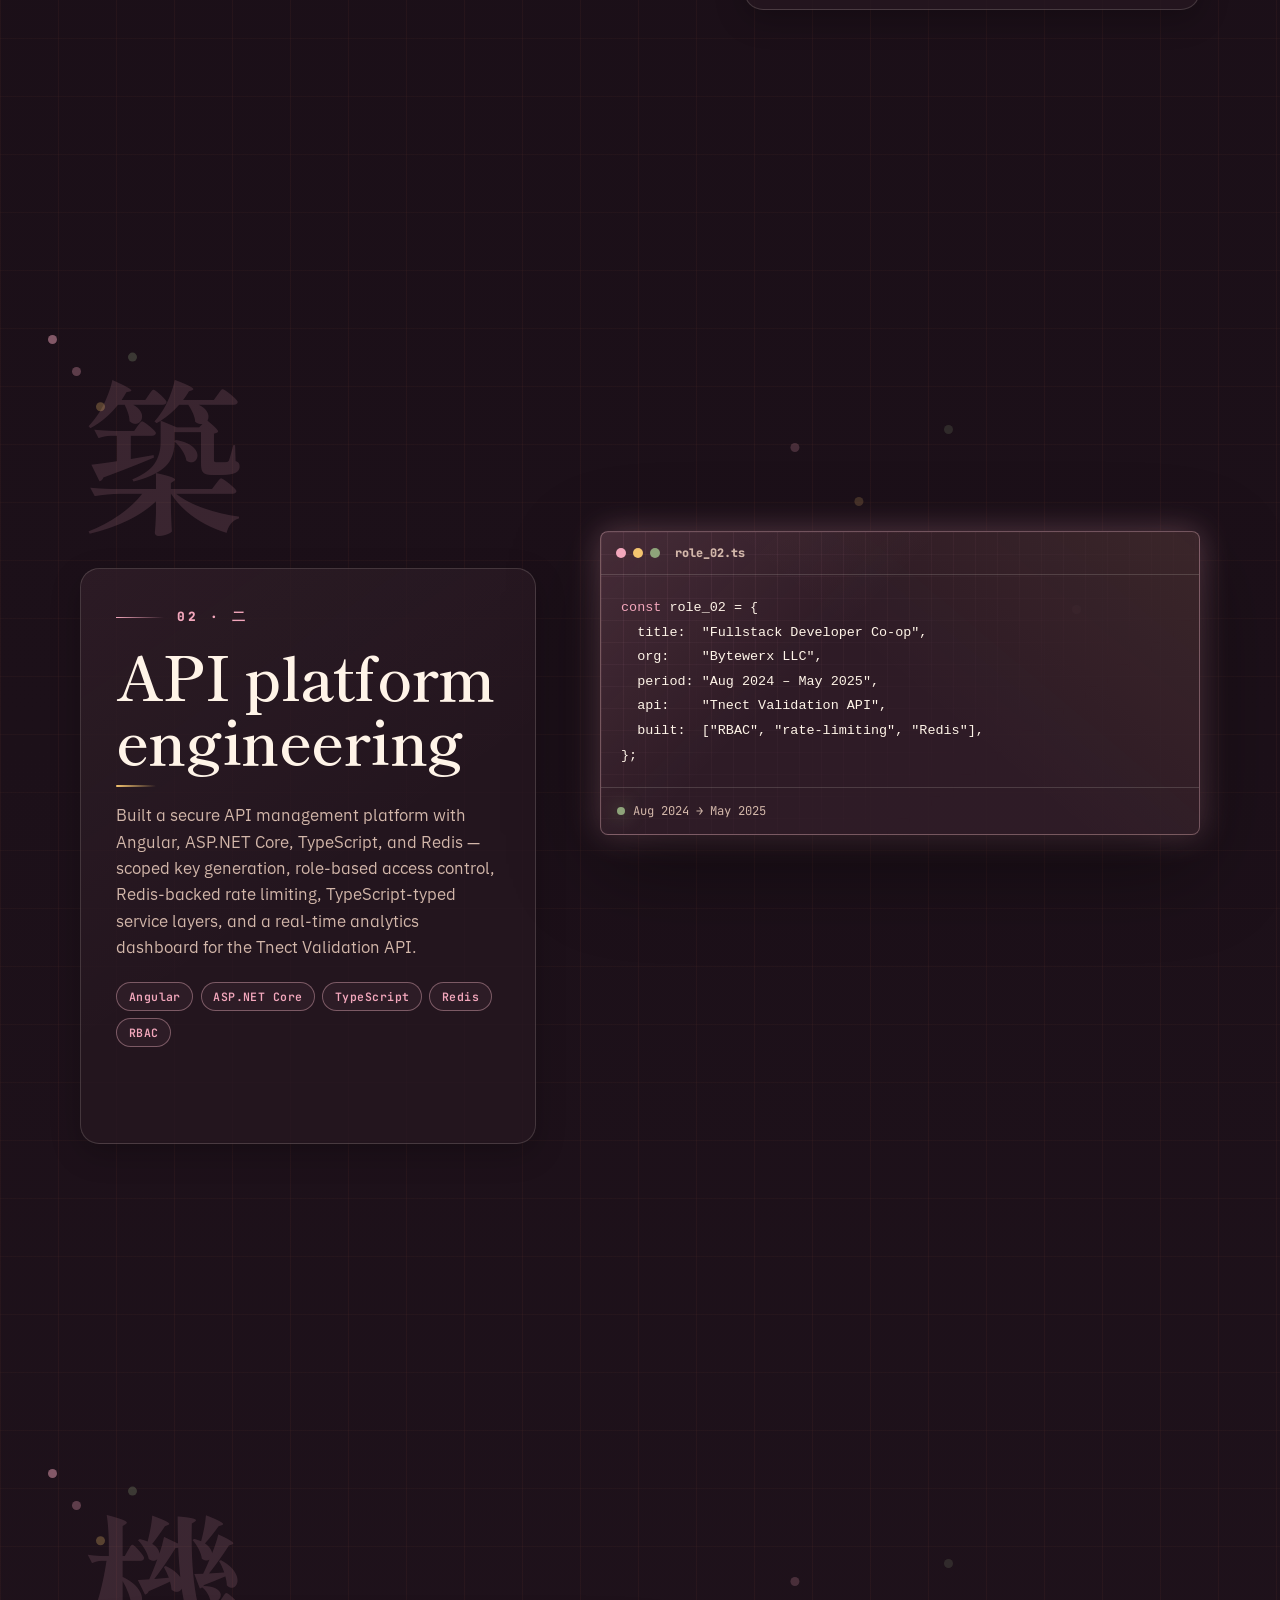
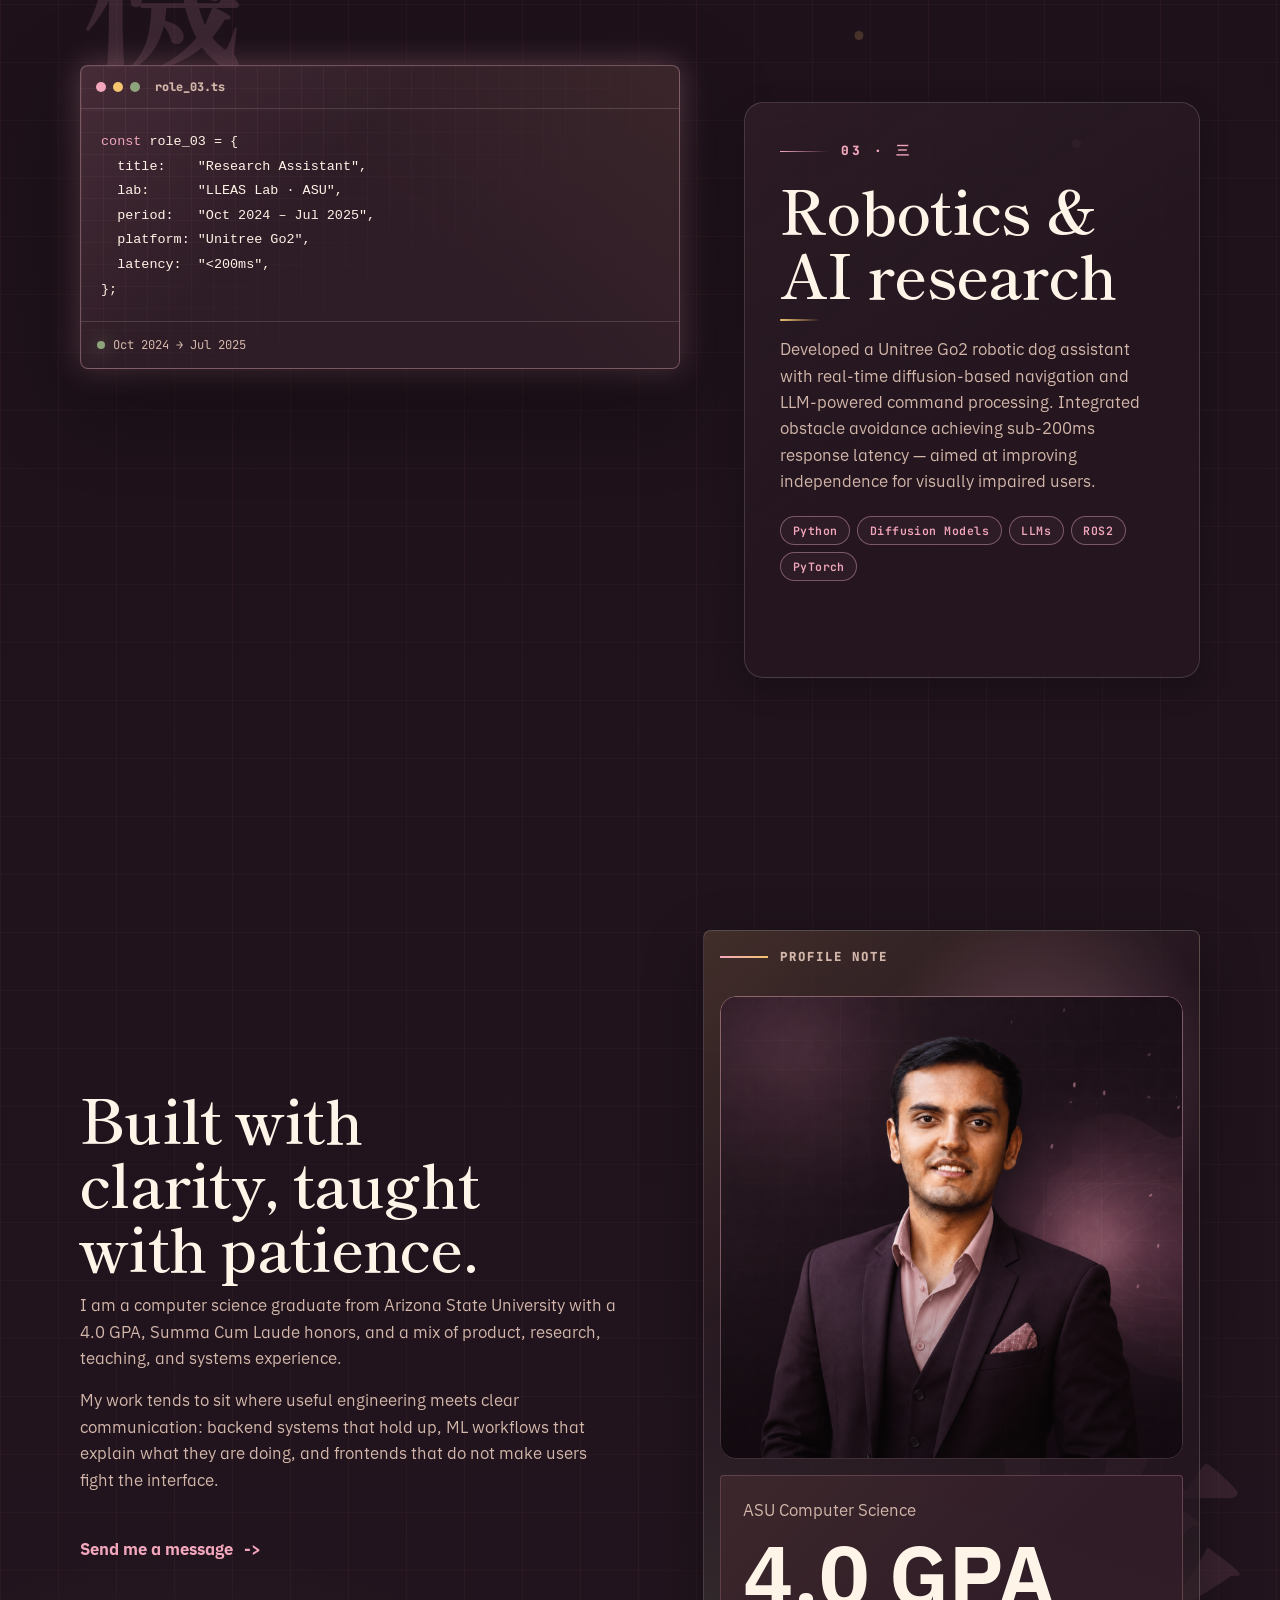
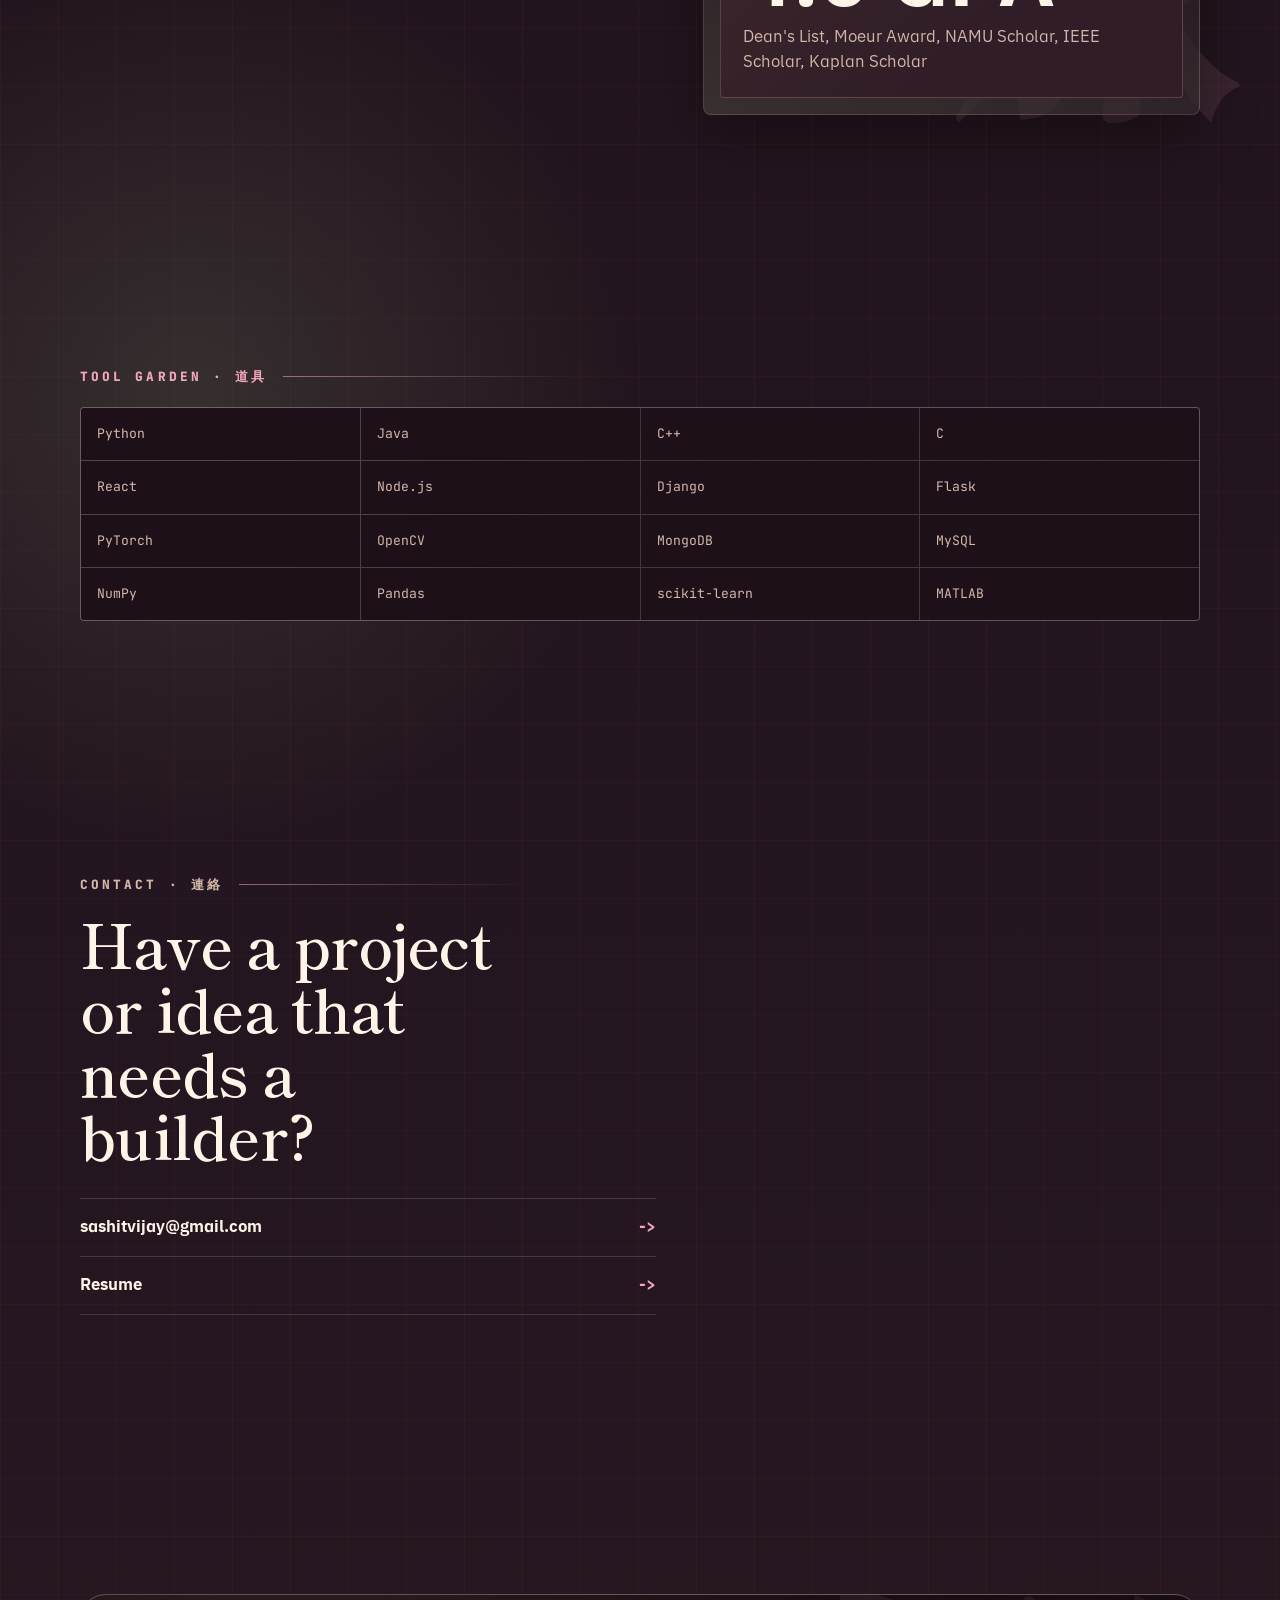
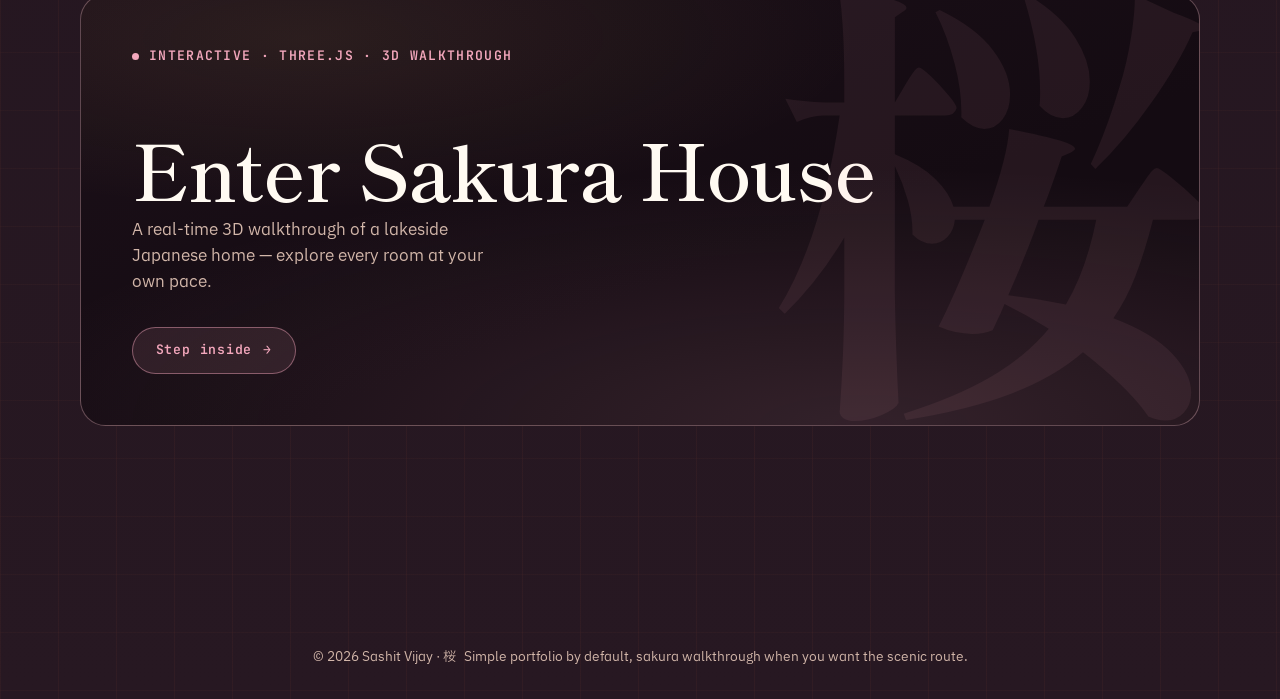
==== commit 2b4a5a27: "feat(home): editorial Japanese redesign pass — serif display, hanko, craft details Typography: displ" ====
--- a/index.html
+++ b/index.html
@@ -47,6 +47,7 @@
         <div class="hero-copy">
           <div class="hero-eyebrow">
             <span class="hero-name">Sashit Vijay</span>
+            <span class="hanko" aria-hidden="true">創</span>
           </div>
           <h1>
             <span>Useful <em class="h1-accent">systems</em></span>
@@ -56,7 +57,10 @@
             I build full-stack products, machine learning systems, and computer vision tools
             with a focus on speed, clarity, and interfaces that feel calm enough to trust.
           </p>
-          <a class="scroll-cta" href="#project-1">Scroll to projects</a>
+          <div class="hero-cta-row">
+            <a class="scroll-cta" href="#project-1">See the work</a>
+            <a class="cta-ghost" href="./world.html">or walk the 3D house →</a>
+          </div>
         </div>
 
         <aside class="code-window reveal" aria-label="TypeScript profile card">
@@ -102,7 +106,7 @@
           </div>
         </div>
         <article class="project-copy reveal">
-          <p class="project-number"><span></span>01</p>
+          <p class="project-number"><span></span>01 · 一</p>
           <h2>GPT decoder built from scratch</h2>
           <p>
             54M-parameter decoder-only transformer trained on 50M tokens of OpenWebText
@@ -145,7 +149,7 @@
           </div>
         </div>
         <article class="project-copy reveal">
-          <p class="project-number"><span></span>02</p>
+          <p class="project-number"><span></span>02 · 二</p>
           <h2>Computer vision for match analysis</h2>
           <p>
             Processes Bundesliga footage through a YOLOv8 detection pipeline, KMeans
@@ -200,7 +204,7 @@
           </div>
         </div>
         <article class="project-copy reveal">
-          <p class="project-number"><span></span>03</p>
+          <p class="project-number"><span></span>03 · 三</p>
           <h2>Five-module NLP pipeline</h2>
           <p>
             End-to-end LLM/NLP system analysing 395 episodes of One Piece dialogue.
@@ -236,7 +240,7 @@
           </div>
         </div>
         <article class="project-copy reveal">
-          <p class="project-number"><span></span>04</p>
+          <p class="project-number"><span></span>04 · 四</p>
           <h2>Distributed file system in C</h2>
           <p>
             Network File System written in C supporting 50 concurrent clients across a
@@ -256,7 +260,7 @@
 
       <!-- ── Experience ─────────────────────────────────────────────────────── -->
       <div class="exp-intro section-shell" id="experience">
-        <p class="section-label reveal">Experience</p>
+        <p class="section-label reveal">Experience · 経歴</p>
       </div>
 
       <section class="project-section section-shell" id="exp-1">
@@ -278,7 +282,7 @@
           </div>
         </div>
         <article class="project-copy reveal">
-          <p class="project-number"><span></span>01</p>
+          <p class="project-number"><span></span>01 · 一</p>
           <h2>LLM test-authoring evaluator</h2>
           <p>
             Builds reproducible LLM evaluation benchmarks for test-authoring agents using
@@ -311,7 +315,7 @@
           </div>
         </div>
         <article class="project-copy reveal">
-          <p class="project-number"><span></span>02</p>
+          <p class="project-number"><span></span>02 · 二</p>
           <h2>API platform engineering</h2>
           <p>
             Built a secure API management platform with Angular, ASP.NET Core, TypeScript,
@@ -344,7 +348,7 @@
           </div>
         </div>
         <article class="project-copy reveal">
-          <p class="project-number"><span></span>03</p>
+          <p class="project-number"><span></span>03 · 三</p>
           <h2>Robotics &amp; AI research</h2>
           <p>
             Developed a Unitree Go2 robotic dog assistant with real-time diffusion-based
@@ -388,7 +392,7 @@
       </section>
 
       <section class="stack section-shell" id="stack">
-        <p class="section-label reveal">Tool garden</p>
+        <p class="section-label reveal">Tool garden · 道具</p>
         <div class="skill-grid reveal" aria-label="Technical skills">
           <span>Python</span>
           <span>Java</span>
@@ -410,7 +414,7 @@
       </section>
 
       <section class="contact section-shell" id="contact">
-        <p class="section-label reveal">Contact</p>
+        <p class="section-label reveal">Contact · 連絡</p>
         <h2 class="reveal">Have a project or idea that needs a builder?</h2>
         <div class="contact-links reveal">
           <a href="mailto:sashitvijay@gmail.com">sashitvijay@gmail.com</a>
@@ -434,7 +438,7 @@
     </main>
 
     <footer class="footer">
-      <span>2026 Sashit Vijay.</span>
+      <span>© 2026 Sashit Vijay · 桜</span>
       <span>Simple portfolio by default, sakura walkthrough when you want the scenic route.</span>
     </footer>
 
--- a/src/portfolio.css
+++ b/src/portfolio.css
@@ -596,11 +596,11 @@
 h1 {
   max-width: 10.6ch;
   margin: 0.85rem 0 1.45rem;
-  font-family: var(--display);
+  font-family: var(--serif);
   font-size: var(--type-display);
-  font-weight: 900;
-  letter-spacing: -0.04em;
-  line-height: 0.92;
+  font-weight: 600;
+  letter-spacing: -0.015em;
+  line-height: 1.0;
   font-feature-settings: "kern" 1, "liga" 1, "calt" 1;
 }
 
@@ -1455,13 +1455,13 @@
 .project-copy h2,
 .details h2,
 .contact h2 {
-  max-width: 12ch;
+  max-width: 14ch;
   margin: 1rem 0;
-  font-family: var(--display);
+  font-family: var(--serif);
   font-size: var(--type-h2);
-  font-weight: 900;
-  letter-spacing: -0.035em;
-  line-height: 0.98;
+  font-weight: 600;
+  letter-spacing: -0.012em;
+  line-height: 1.06;
 }
 
 .project-copy p:not(.project-number),
@@ -1475,6 +1475,82 @@
 /* ── Experience section header ───────────────────────────────────────────── */
 .exp-intro {
   padding: clamp(4rem, 10vh, 7rem) 0 0;
+}
+
+/* ── Craft details ──────────────────────────────────────────────────────── */
+::selection {
+  background: var(--accent);
+  color: var(--ink-1);
+}
+
+/* Hand-pressed paper grain over everything — one composited layer, no JS */
+body::after {
+  content: "";
+  position: fixed;
+  inset: 0;
+  z-index: 90;
+  pointer-events: none;
+  opacity: 0.05;
+  background-image: url("data:image/svg+xml,%3Csvg xmlns='http://www.w3.org/2000/svg' width='160' height='160'%3E%3Cfilter id='n'%3E%3CfeTurbulence type='fractalNoise' baseFrequency='0.9' numOctaves='2' stitchTiles='stitch'/%3E%3C/filter%3E%3Crect width='160' height='160' filter='url(%23n)'/%3E%3C/svg%3E");
+}
+
+/* Vermillion hanko seal — the artist's mark */
+.hanko {
+  display: inline-grid;
+  place-items: center;
+  width: 1.7em;
+  height: 1.7em;
+  margin-left: 0.2rem;
+  border-radius: 0.2em;
+  background: linear-gradient(135deg, #c43a2e, #a12a22);
+  color: #fff3ea;
+  font-family: var(--japanese);
+  font-size: 0.92em;
+  font-weight: 600;
+  line-height: 1;
+  transform: rotate(-4deg);
+  box-shadow:
+    inset 0 0 0.35em rgba(60, 8, 4, 0.5),
+    0 1px 4px rgba(0, 0, 0, 0.35);
+}
+
+/* Section labels carry a long hairline — editorial rhythm */
+.section-label {
+  display: flex;
+  align-items: center;
+  gap: 1rem;
+}
+
+.section-label::after {
+  content: "";
+  flex: 1;
+  max-width: 18rem;
+  height: 1px;
+  background: linear-gradient(90deg, color-mix(in srgb, var(--accent) 55%, transparent), transparent);
+}
+
+/* Hero CTA pair — bold primary + quiet path into the 3D house */
+.hero-cta-row {
+  display: flex;
+  flex-wrap: wrap;
+  align-items: center;
+  gap: 1.4rem;
+}
+
+.cta-ghost {
+  color: var(--muted);
+  font-family: var(--mono);
+  font-size: 0.85rem;
+  font-weight: 600;
+  letter-spacing: 0.03em;
+  border-bottom: 1px solid color-mix(in srgb, var(--accent) 40%, transparent);
+  padding-bottom: 0.15rem;
+  transition: color var(--dur-fast) var(--ease-out), border-color var(--dur-fast) var(--ease-out);
+}
+
+.cta-ghost:hover {
+  color: var(--accent);
+  border-color: var(--accent);
 }
 
 .stack-tags {
@@ -1829,11 +1905,11 @@
 
 .portal-title {
   margin: 1.4rem 0 0.6rem;
-  font-family: var(--display);
+  font-family: var(--serif);
   font-size: clamp(2.8rem, 6vw, 5.6rem);
-  font-weight: 900;
-  letter-spacing: -0.04em;
-  line-height: 0.95;
+  font-weight: 600;
+  letter-spacing: -0.015em;
+  line-height: 1.0;
   color: var(--text-strong);
 }
 
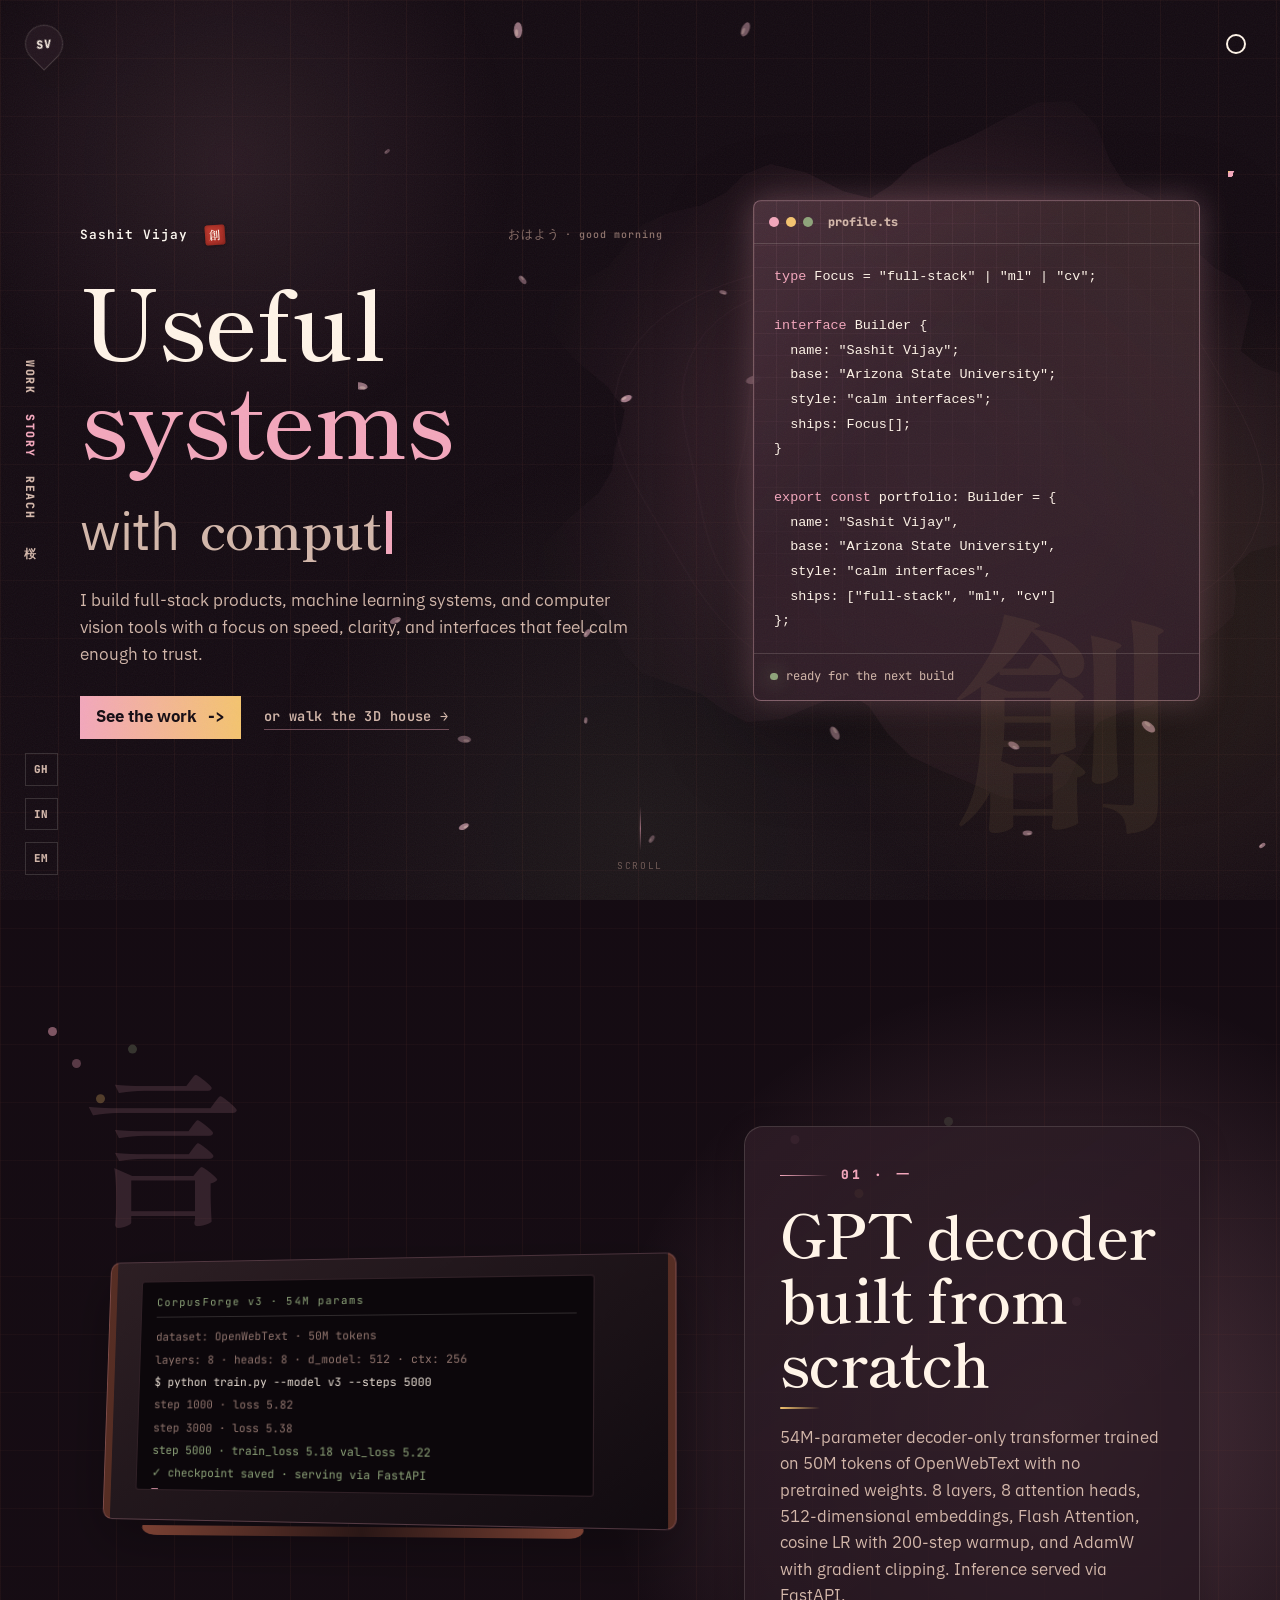
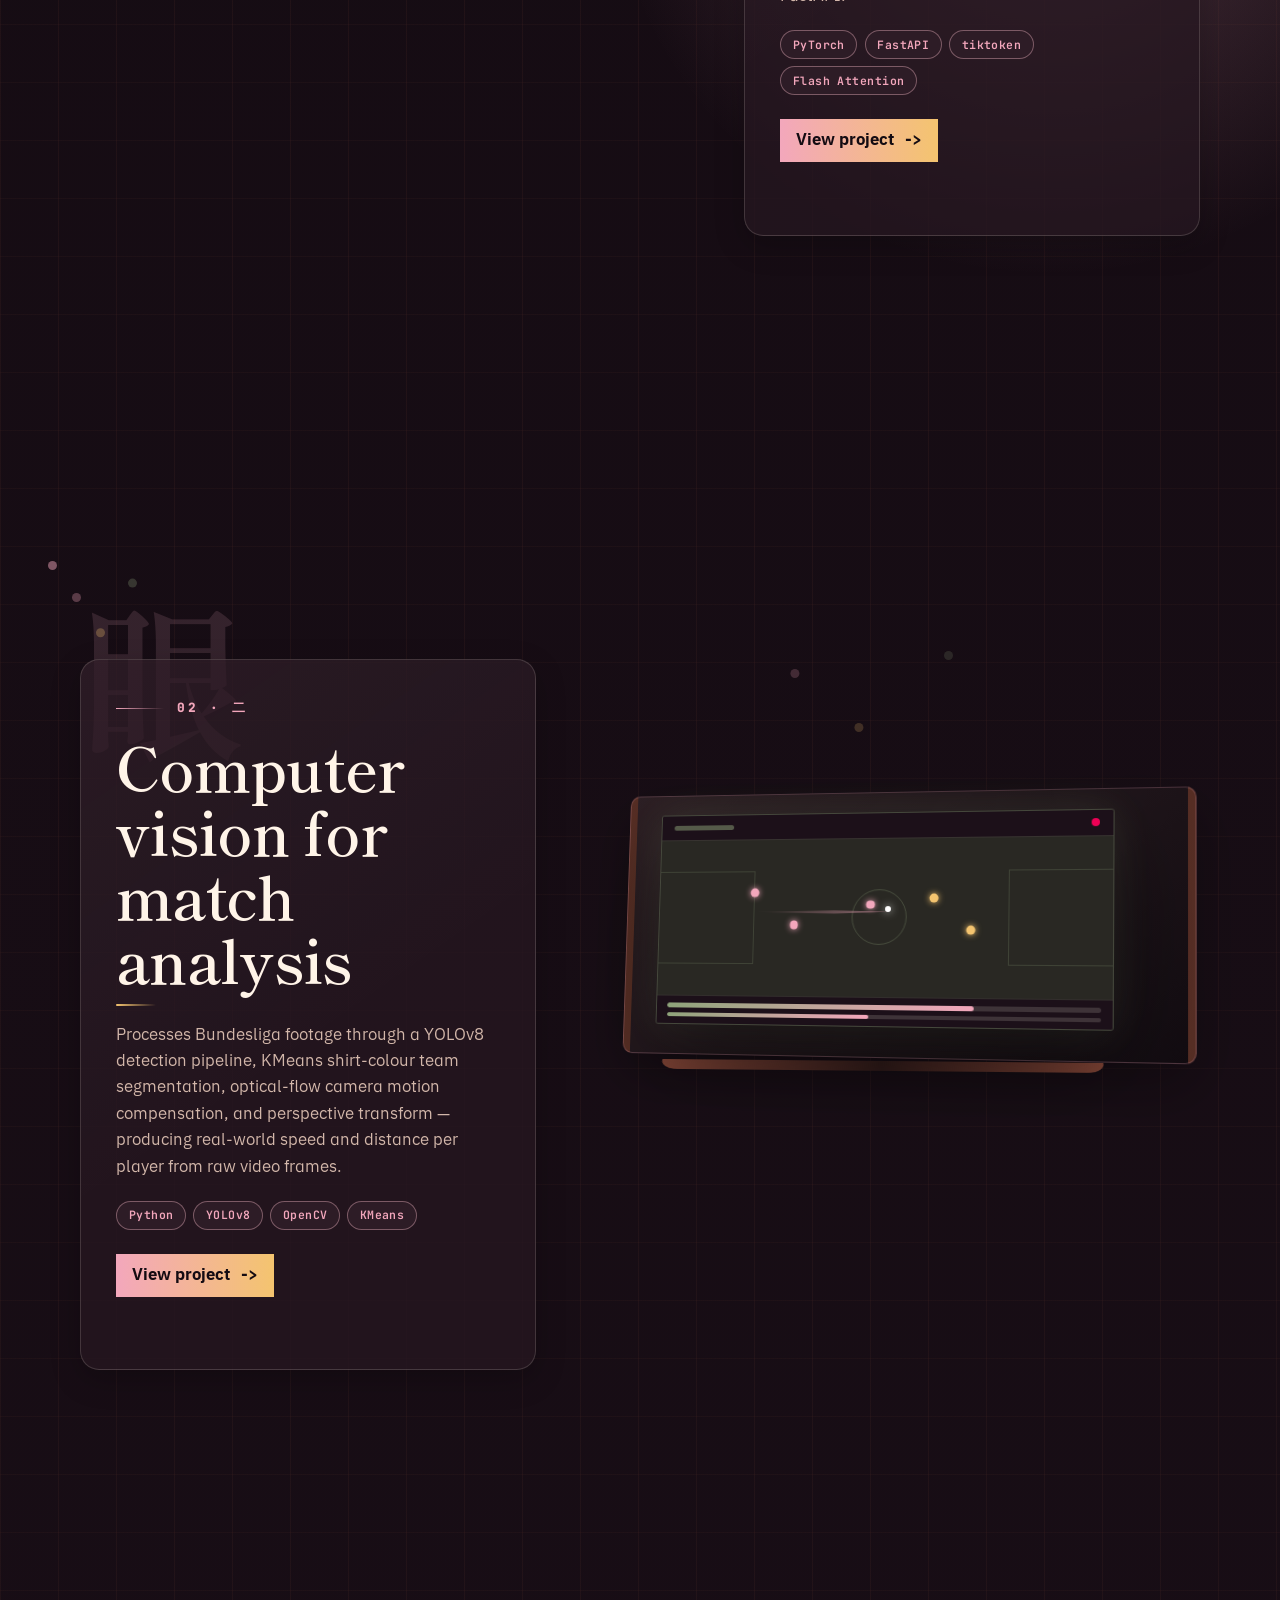
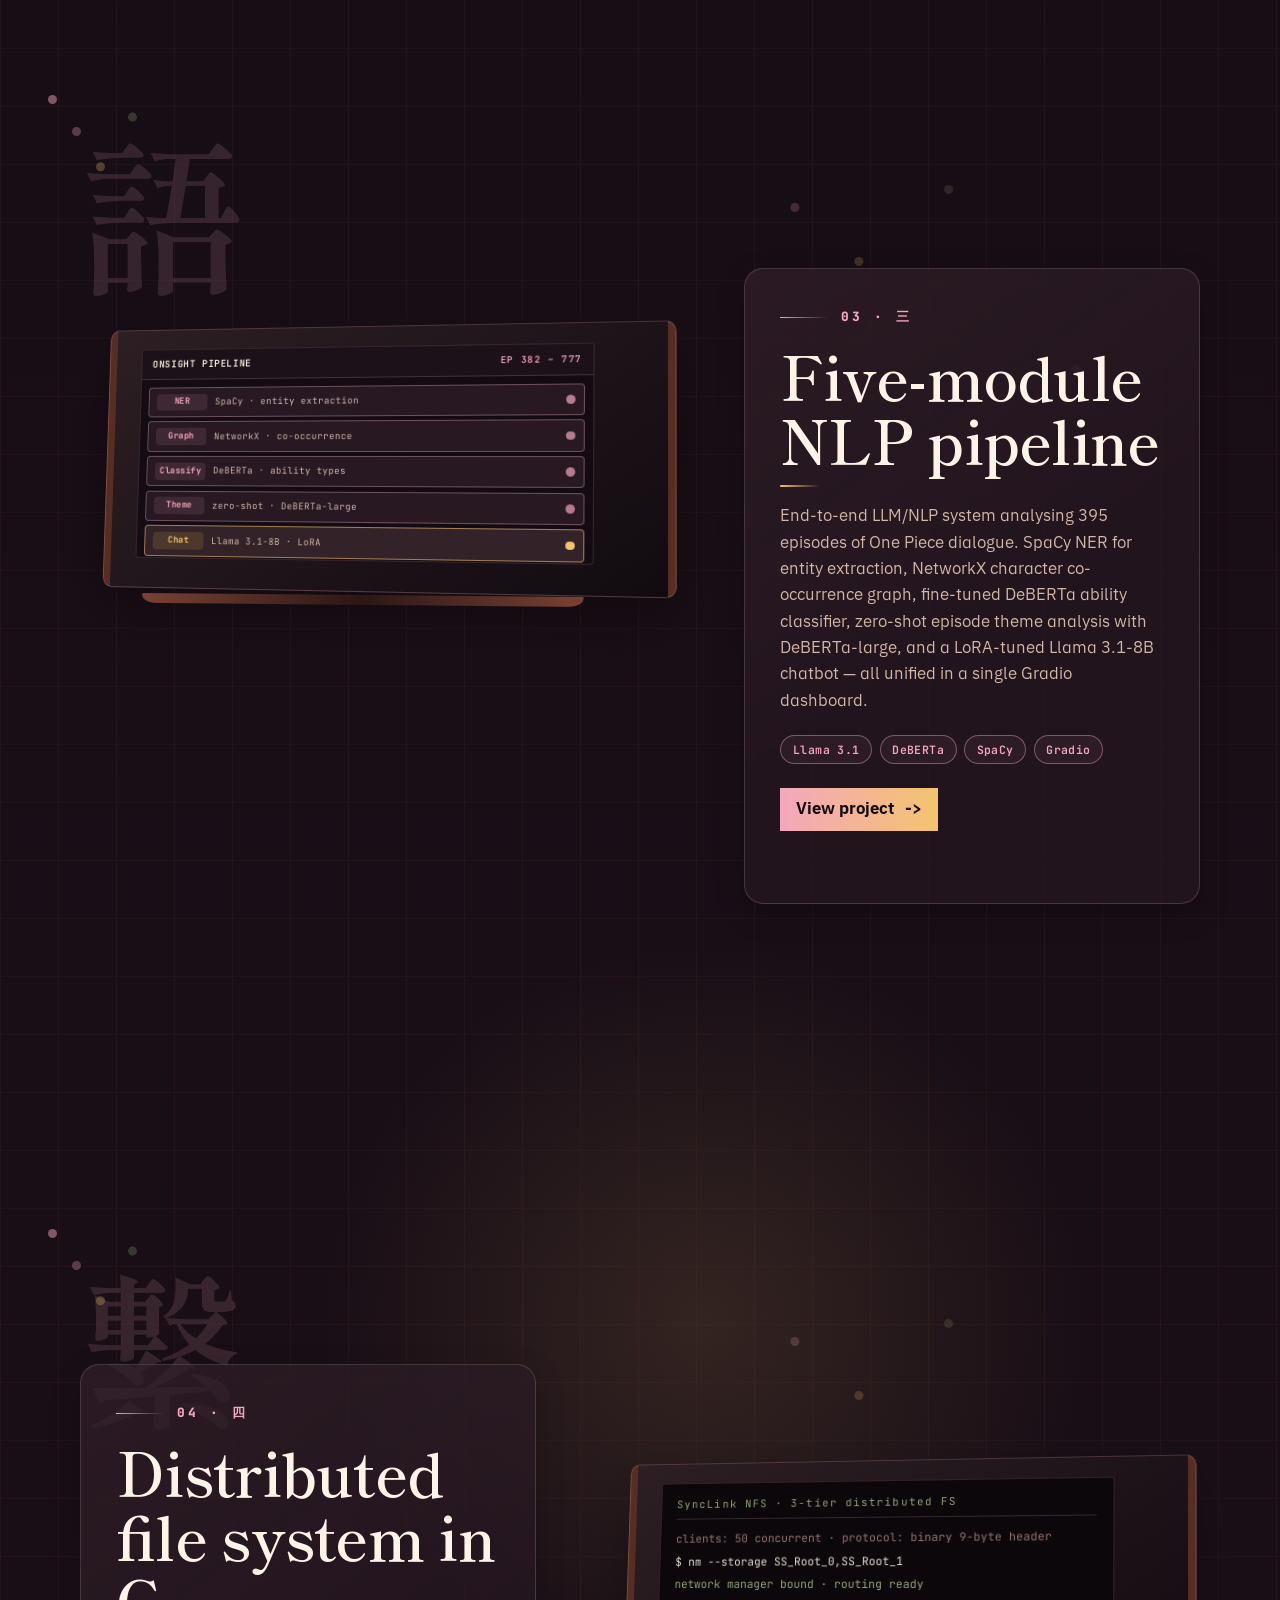
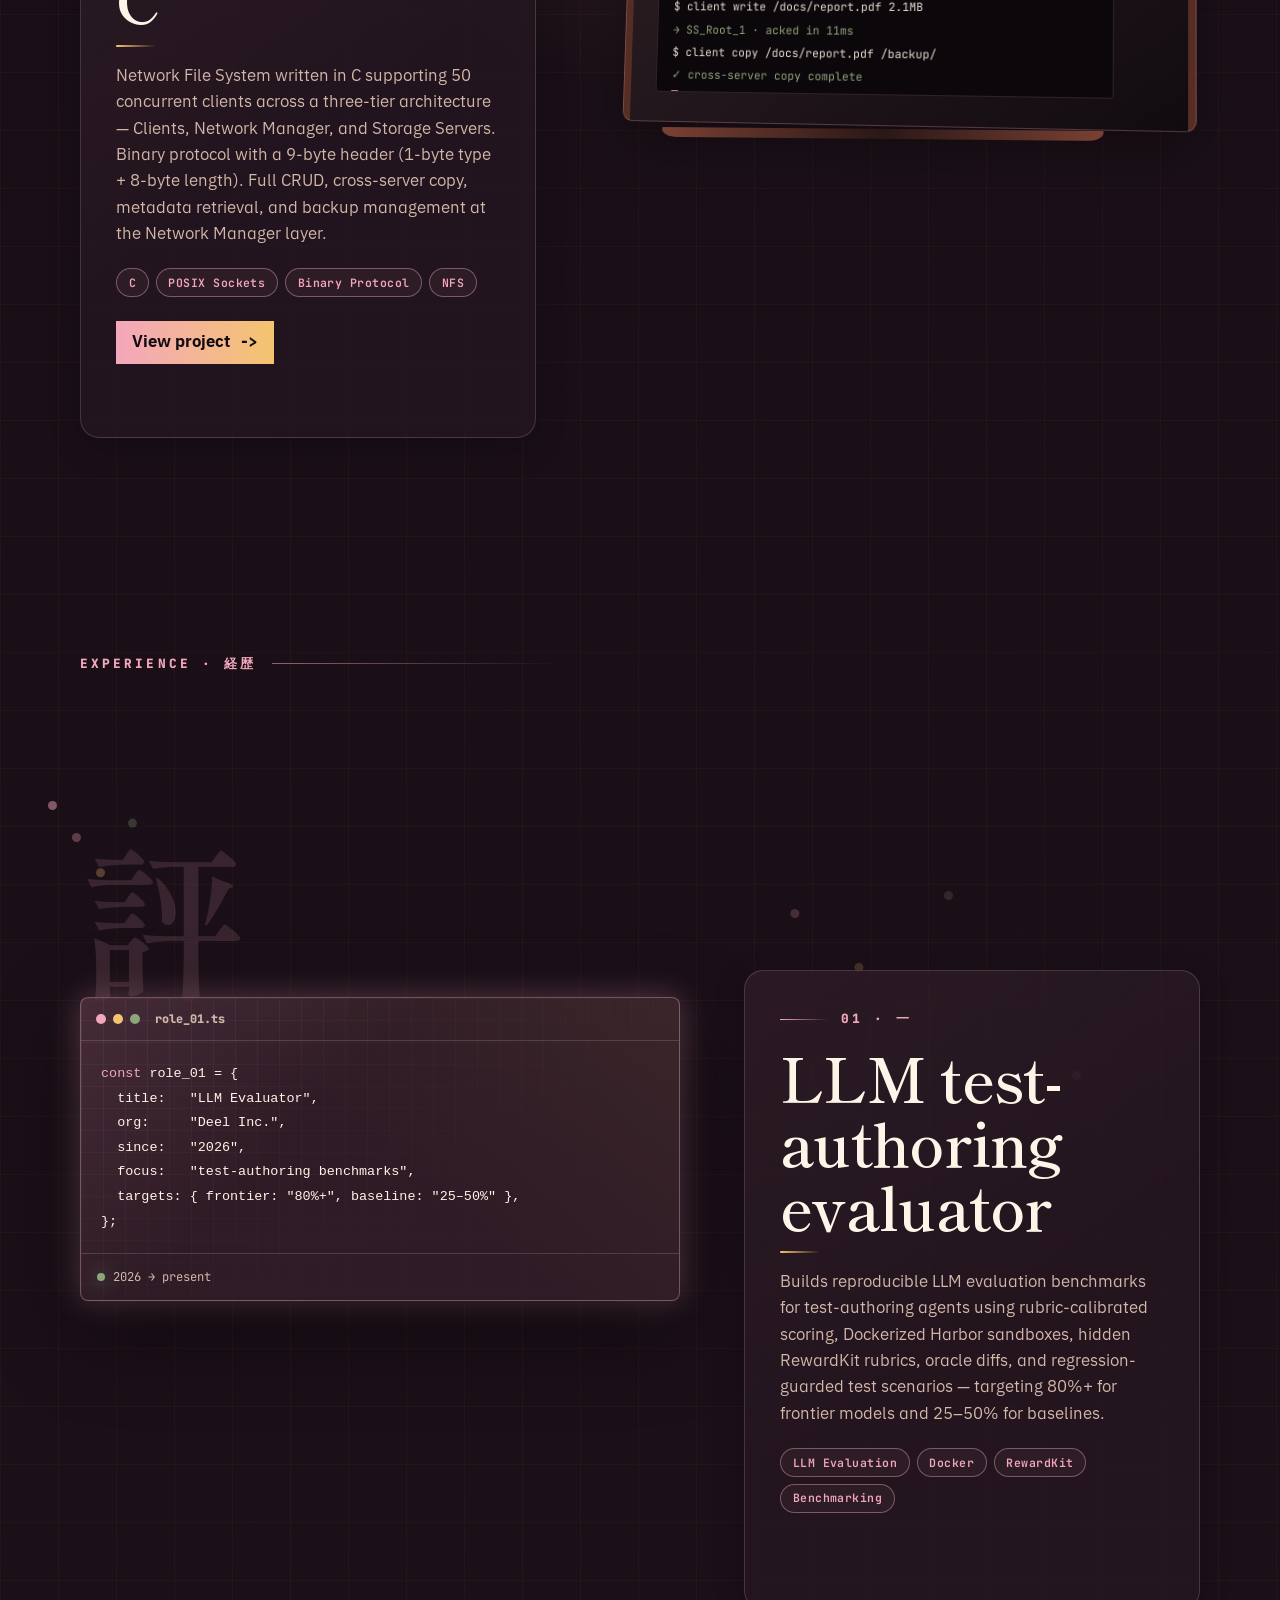
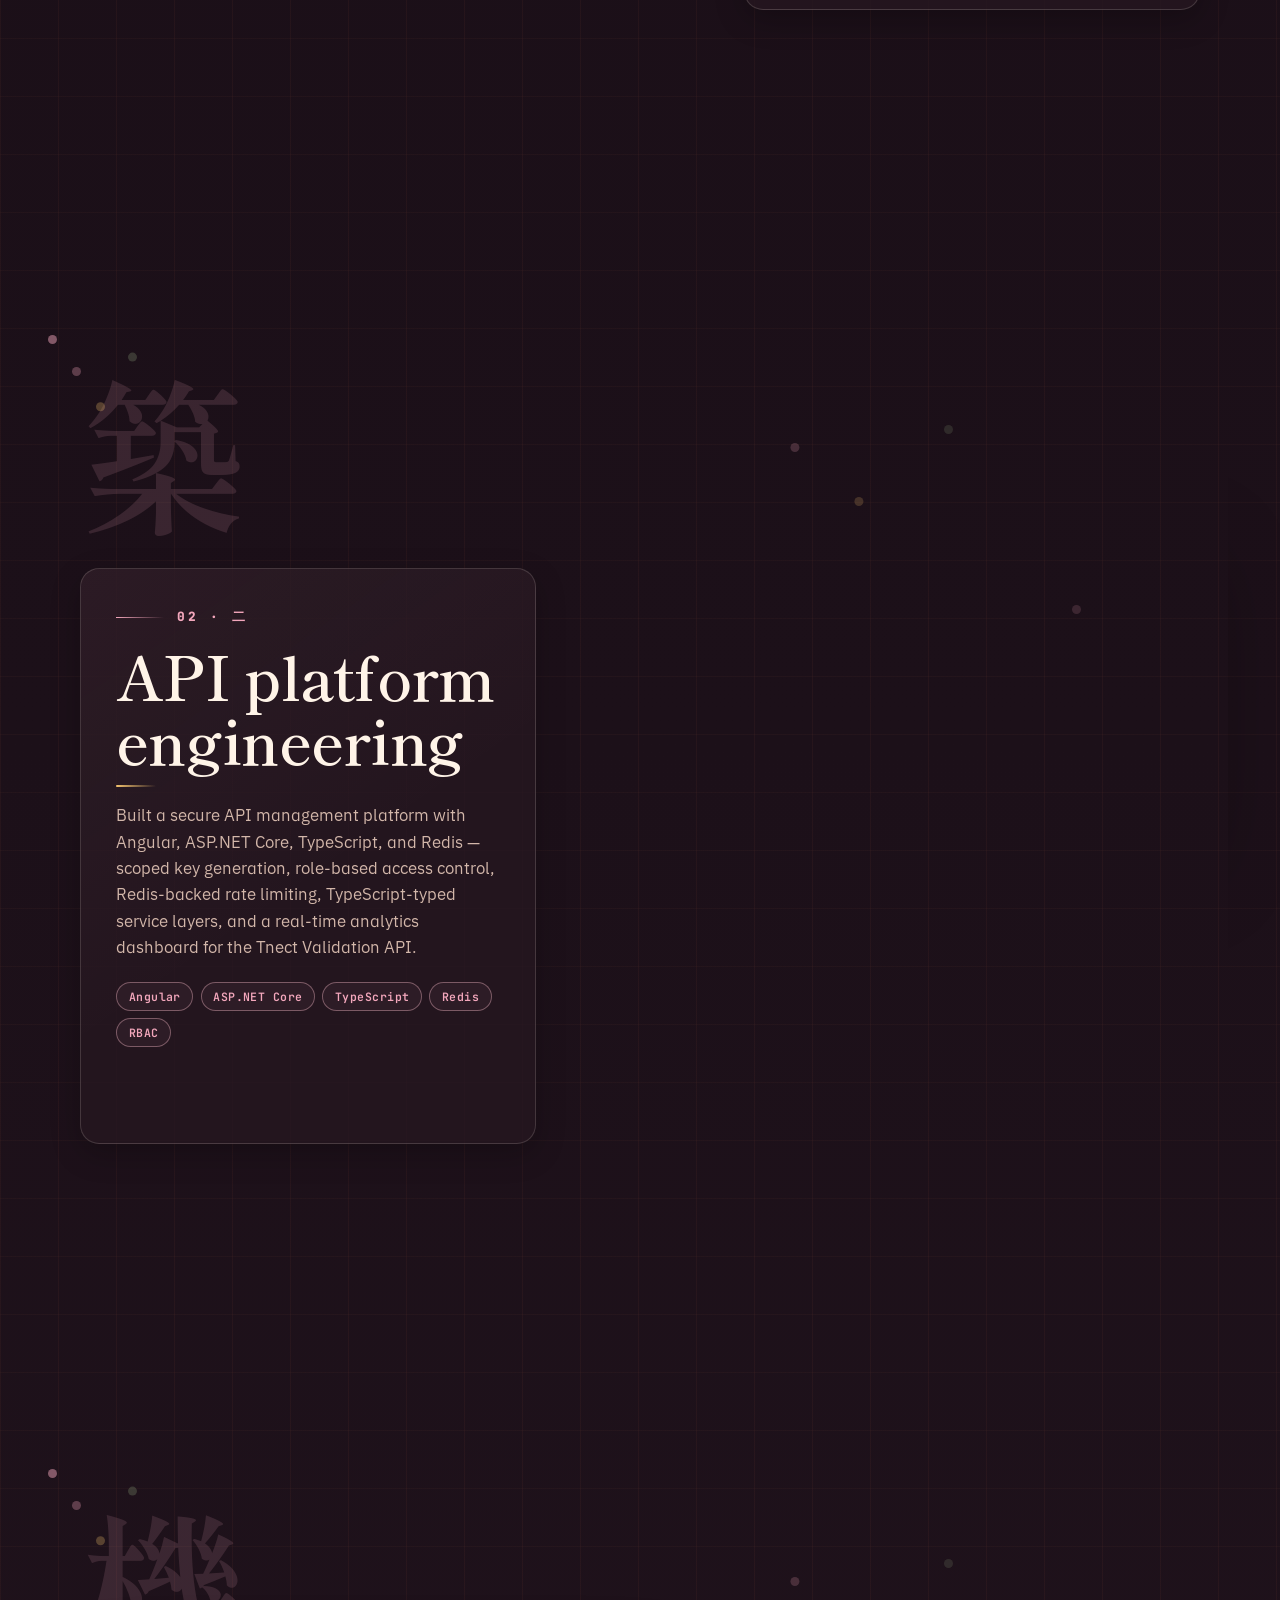
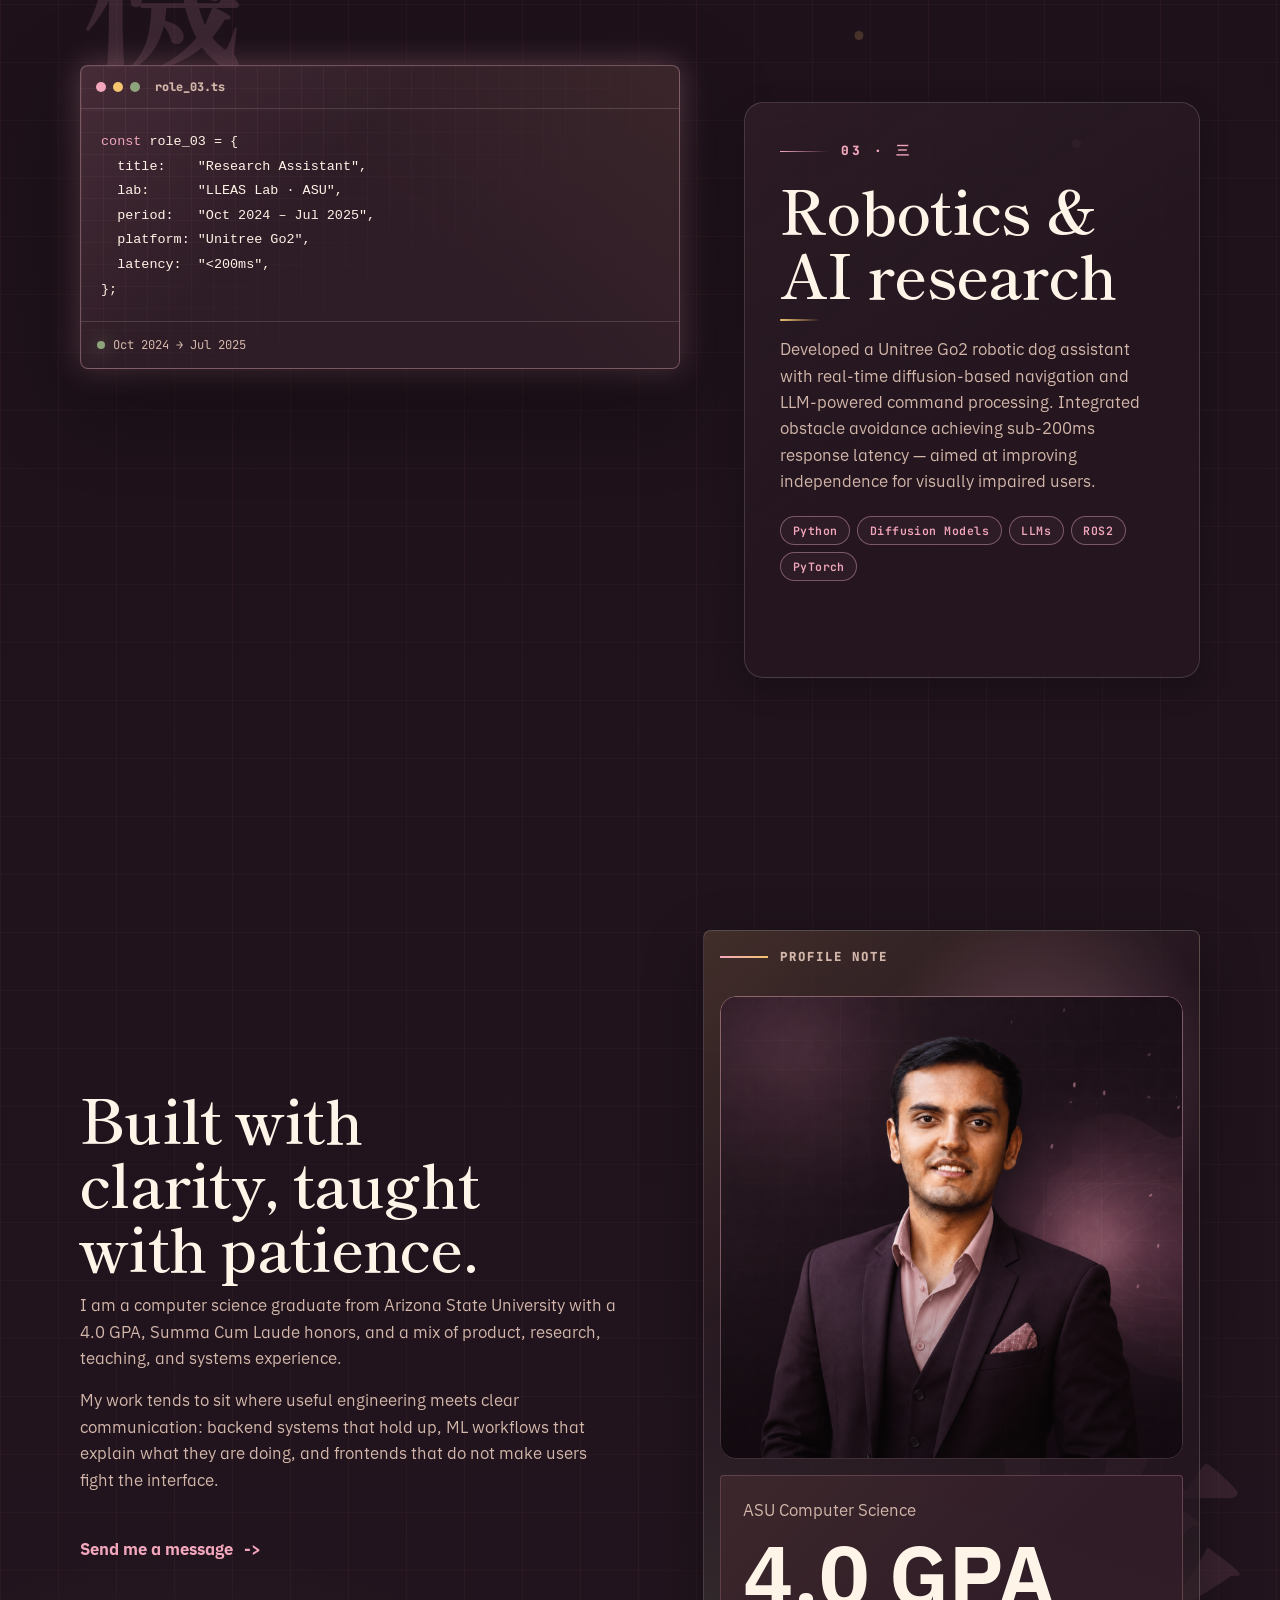
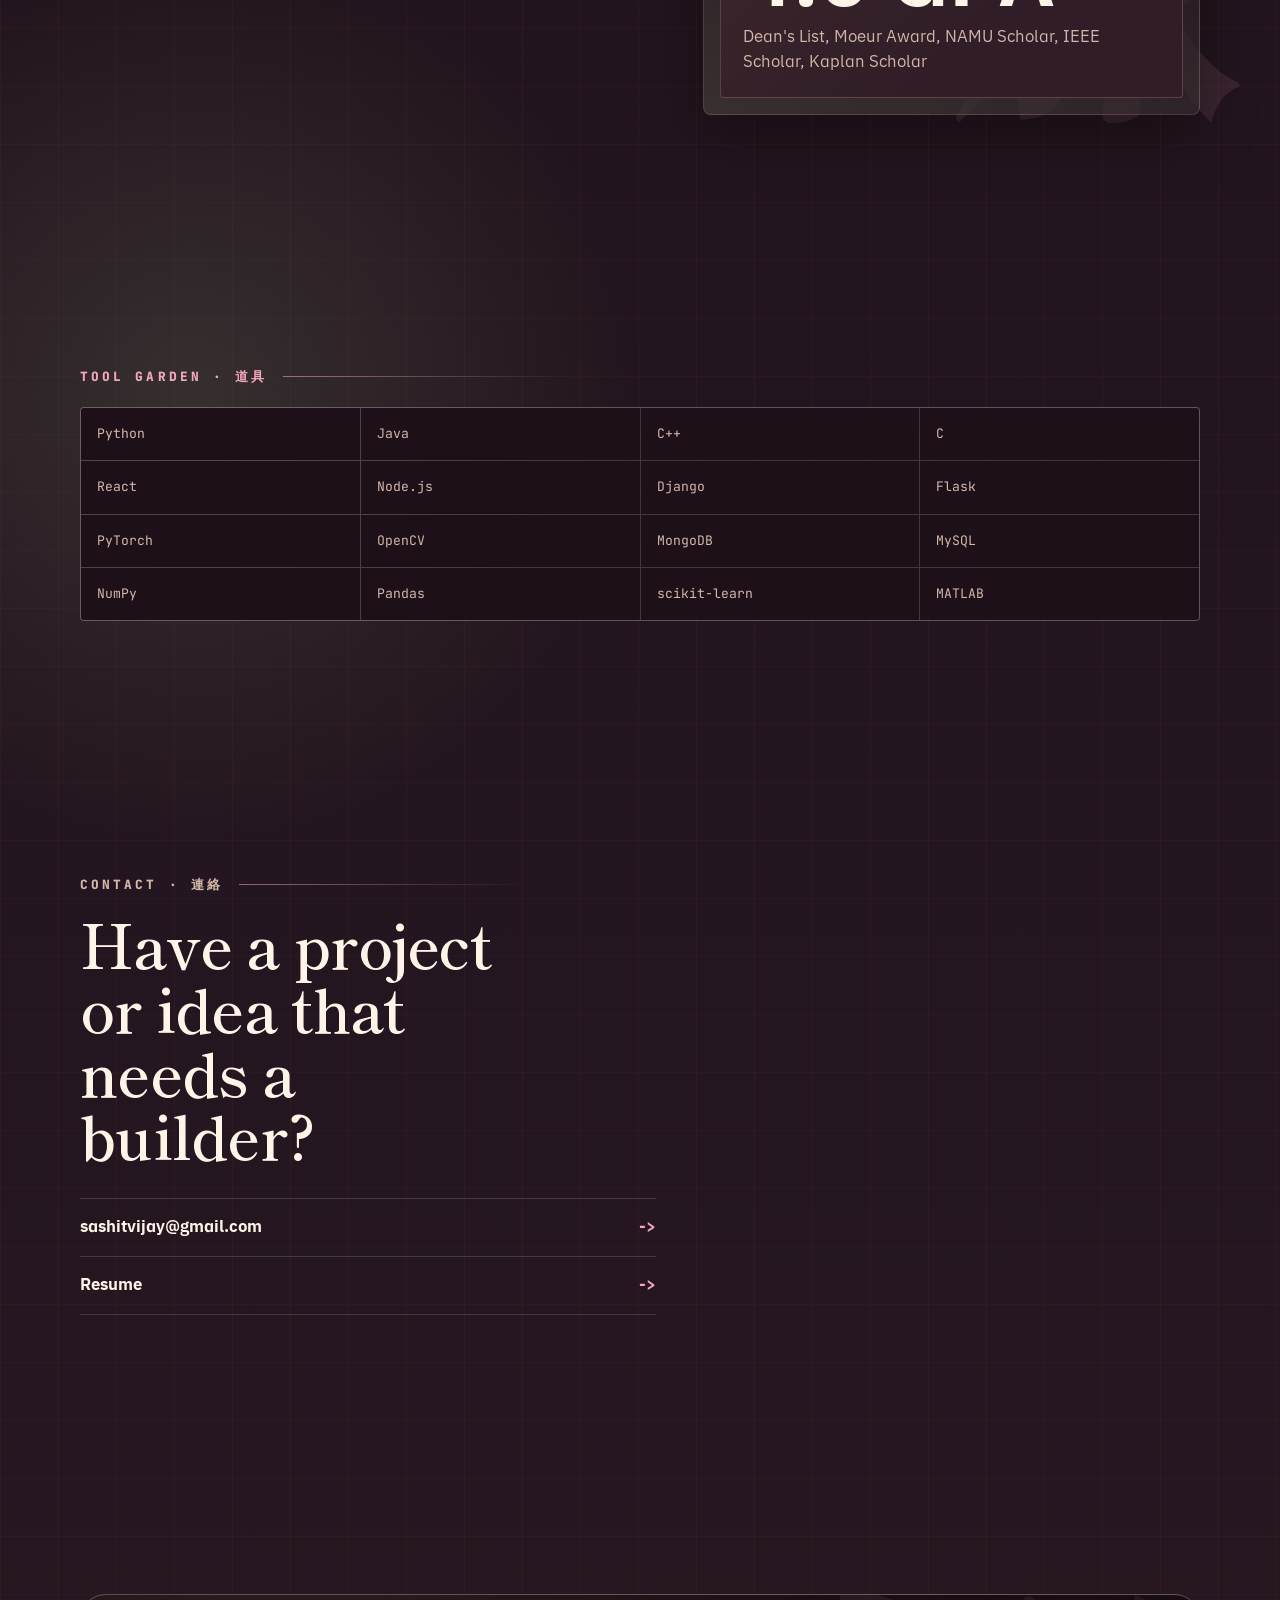
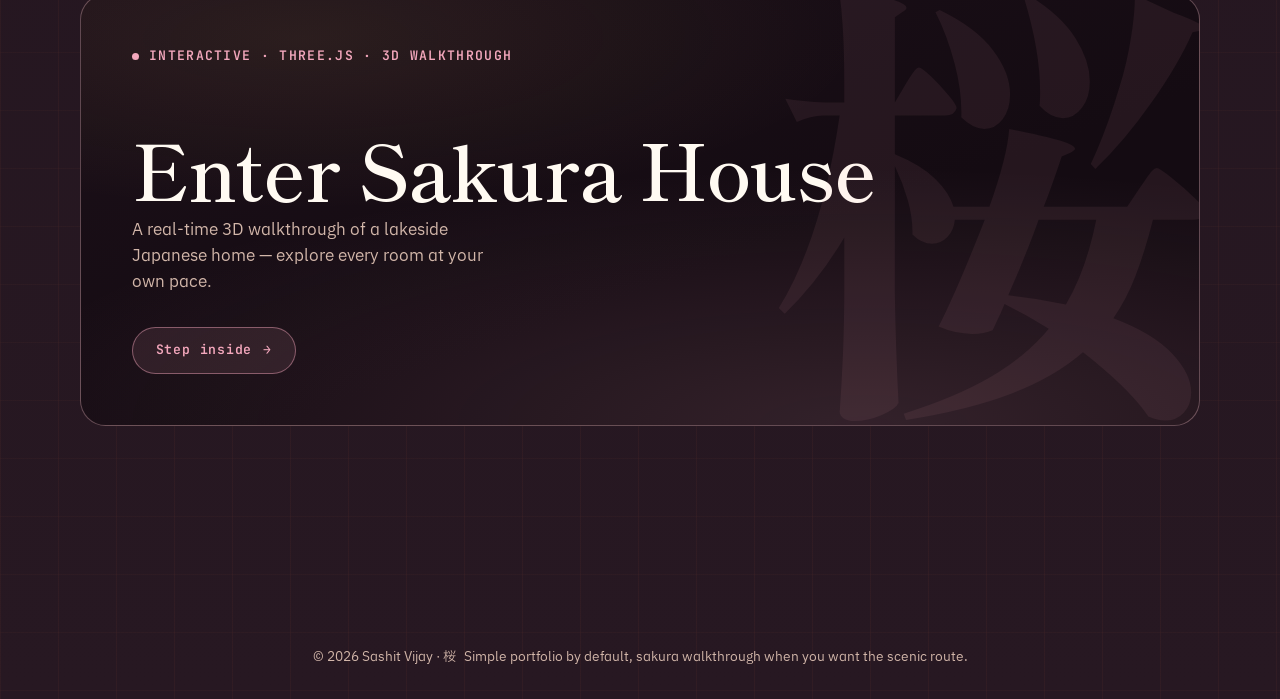
==== commit 825f1eb4: "feat(home): personality layer — scroll branch, petal cursor trail, greeting Fix: serif headlines cli" ====
--- a/index.html
+++ b/index.html
@@ -48,6 +48,7 @@
           <div class="hero-eyebrow">
             <span class="hero-name">Sashit Vijay</span>
             <span class="hanko" aria-hidden="true">創</span>
+            <span class="hero-greet" id="heroGreet"></span>
           </div>
           <h1>
             <span>Useful <em class="h1-accent">systems</em></span>
@@ -437,6 +438,51 @@
 
     </main>
 
+    <!-- Scroll-tracking sakura branch: draws itself + blooms as you read -->
+    <svg class="scroll-branch" id="scrollBranch" viewBox="0 0 34 560" aria-hidden="true">
+      <path id="branchPath" d="M17 4 C 24 70, 9 130, 17 190 C 25 250, 9 310, 17 370 C 24 430, 11 480, 17 552" />
+      <g class="branch-bloom" transform="translate(21, 80)">
+        <circle class="bloom-petal" cx="0" cy="-3.4" r="3" />
+        <circle class="bloom-petal" cx="3.2" cy="-1.1" r="3" />
+        <circle class="bloom-petal" cx="2" cy="2.8" r="3" />
+        <circle class="bloom-petal" cx="-2" cy="2.8" r="3" />
+        <circle class="bloom-petal" cx="-3.2" cy="-1.1" r="3" />
+        <circle class="bloom-core" cx="0" cy="0" r="1.7" />
+      </g>
+      <g class="branch-bloom" transform="translate(12, 190)">
+        <circle class="bloom-petal" cx="0" cy="-3.4" r="3" />
+        <circle class="bloom-petal" cx="3.2" cy="-1.1" r="3" />
+        <circle class="bloom-petal" cx="2" cy="2.8" r="3" />
+        <circle class="bloom-petal" cx="-2" cy="2.8" r="3" />
+        <circle class="bloom-petal" cx="-3.2" cy="-1.1" r="3" />
+        <circle class="bloom-core" cx="0" cy="0" r="1.7" />
+      </g>
+      <g class="branch-bloom" transform="translate(21, 300)">
+        <circle class="bloom-petal" cx="0" cy="-3.4" r="3" />
+        <circle class="bloom-petal" cx="3.2" cy="-1.1" r="3" />
+        <circle class="bloom-petal" cx="2" cy="2.8" r="3" />
+        <circle class="bloom-petal" cx="-2" cy="2.8" r="3" />
+        <circle class="bloom-petal" cx="-3.2" cy="-1.1" r="3" />
+        <circle class="bloom-core" cx="0" cy="0" r="1.7" />
+      </g>
+      <g class="branch-bloom" transform="translate(12, 410)">
+        <circle class="bloom-petal" cx="0" cy="-3.4" r="3" />
+        <circle class="bloom-petal" cx="3.2" cy="-1.1" r="3" />
+        <circle class="bloom-petal" cx="2" cy="2.8" r="3" />
+        <circle class="bloom-petal" cx="-2" cy="2.8" r="3" />
+        <circle class="bloom-petal" cx="-3.2" cy="-1.1" r="3" />
+        <circle class="bloom-core" cx="0" cy="0" r="1.7" />
+      </g>
+      <g class="branch-bloom" transform="translate(19, 510)">
+        <circle class="bloom-petal" cx="0" cy="-3.4" r="3" />
+        <circle class="bloom-petal" cx="3.2" cy="-1.1" r="3" />
+        <circle class="bloom-petal" cx="2" cy="2.8" r="3" />
+        <circle class="bloom-petal" cx="-2" cy="2.8" r="3" />
+        <circle class="bloom-petal" cx="-3.2" cy="-1.1" r="3" />
+        <circle class="bloom-core" cx="0" cy="0" r="1.7" />
+      </g>
+    </svg>
+
     <footer class="footer">
       <span>© 2026 Sashit Vijay · 桜</span>
       <span>Simple portfolio by default, sakura walkthrough when you want the scenic route.</span>
--- a/src/portfolio.css
+++ b/src/portfolio.css
@@ -601,6 +601,7 @@
   font-weight: 600;
   letter-spacing: -0.015em;
   line-height: 1.0;
+  overflow-wrap: break-word;
   font-feature-settings: "kern" 1, "liga" 1, "calt" 1;
 }
 
@@ -615,7 +616,6 @@
   font-size: 0.52em;
   letter-spacing: -0.02em;
   line-height: 1.2;
-  white-space: nowrap;
 }
 
 .role-prefix {
@@ -1462,6 +1462,8 @@
   font-weight: 600;
   letter-spacing: -0.012em;
   line-height: 1.06;
+  overflow-wrap: break-word;
+  hyphens: auto;
 }
 
 .project-copy p:not(.project-number),
@@ -1551,6 +1553,109 @@
 .cta-ghost:hover {
   color: var(--accent);
   border-color: var(--accent);
+}
+
+/* ── Personality layer ──────────────────────────────────────────────────── */
+
+/* Hanko presses like a real stamp */
+.hanko {
+  transition: transform var(--dur-base) var(--ease-spring);
+}
+
+.hero-eyebrow:hover .hanko {
+  transform: rotate(3deg) scale(1.12);
+}
+
+/* Time-aware greeting */
+.hero-greet {
+  margin-left: auto;
+  color: var(--faint);
+  font-family: var(--japanese);
+  font-size: 0.95em;
+  font-weight: 500;
+}
+
+.hero-greet em {
+  margin-left: 0.5em;
+  font-family: var(--mono);
+  font-style: normal;
+  font-size: 0.82em;
+  color: var(--faint);
+}
+
+/* Cursor petal trail canvas */
+.petal-trail {
+  position: fixed;
+  inset: 0;
+  z-index: 94;
+  pointer-events: none;
+}
+
+/* Skill chips bloom on hover */
+.skill-grid span {
+  cursor: default;
+  transition:
+    color var(--dur-fast) var(--ease-out),
+    background var(--dur-fast) var(--ease-out),
+    transform var(--dur-base) var(--ease-spring),
+    box-shadow var(--dur-base) var(--ease-out);
+}
+
+.skill-grid span:hover {
+  transform: translateY(-4px) rotate(-1deg);
+  box-shadow: 0 6px 18px color-mix(in srgb, var(--sakura) 24%, transparent);
+}
+
+/* Scroll-tracking sakura branch — grows down the right edge as you read */
+.scroll-branch {
+  position: fixed;
+  top: 50%;
+  right: 1.1rem;
+  z-index: 40;
+  width: 34px;
+  height: min(62vh, 560px);
+  transform: translateY(-50%);
+  pointer-events: none;
+}
+
+.scroll-branch path {
+  stroke: color-mix(in srgb, var(--wood-soft) 75%, var(--accent));
+  stroke-width: 2;
+  fill: none;
+  stroke-linecap: round;
+}
+
+.scroll-branch .branch-bloom {
+  opacity: 0;
+  transform: scale(0);
+  transform-origin: center;
+  transform-box: fill-box;
+  transition: transform 600ms var(--ease-spring), opacity 300ms var(--ease-out);
+}
+
+.scroll-branch .branch-bloom.is-bloom {
+  opacity: 1;
+  transform: scale(1);
+}
+
+.scroll-branch .bloom-petal {
+  fill: var(--sakura);
+}
+
+.scroll-branch .bloom-core {
+  fill: var(--lantern);
+}
+
+@media (max-width: 1100px) {
+  .scroll-branch {
+    display: none;
+  }
+}
+
+@media (prefers-reduced-motion: reduce) {
+  .scroll-branch .branch-bloom {
+    transition: none;
+  }
 }
 
 .stack-tags {
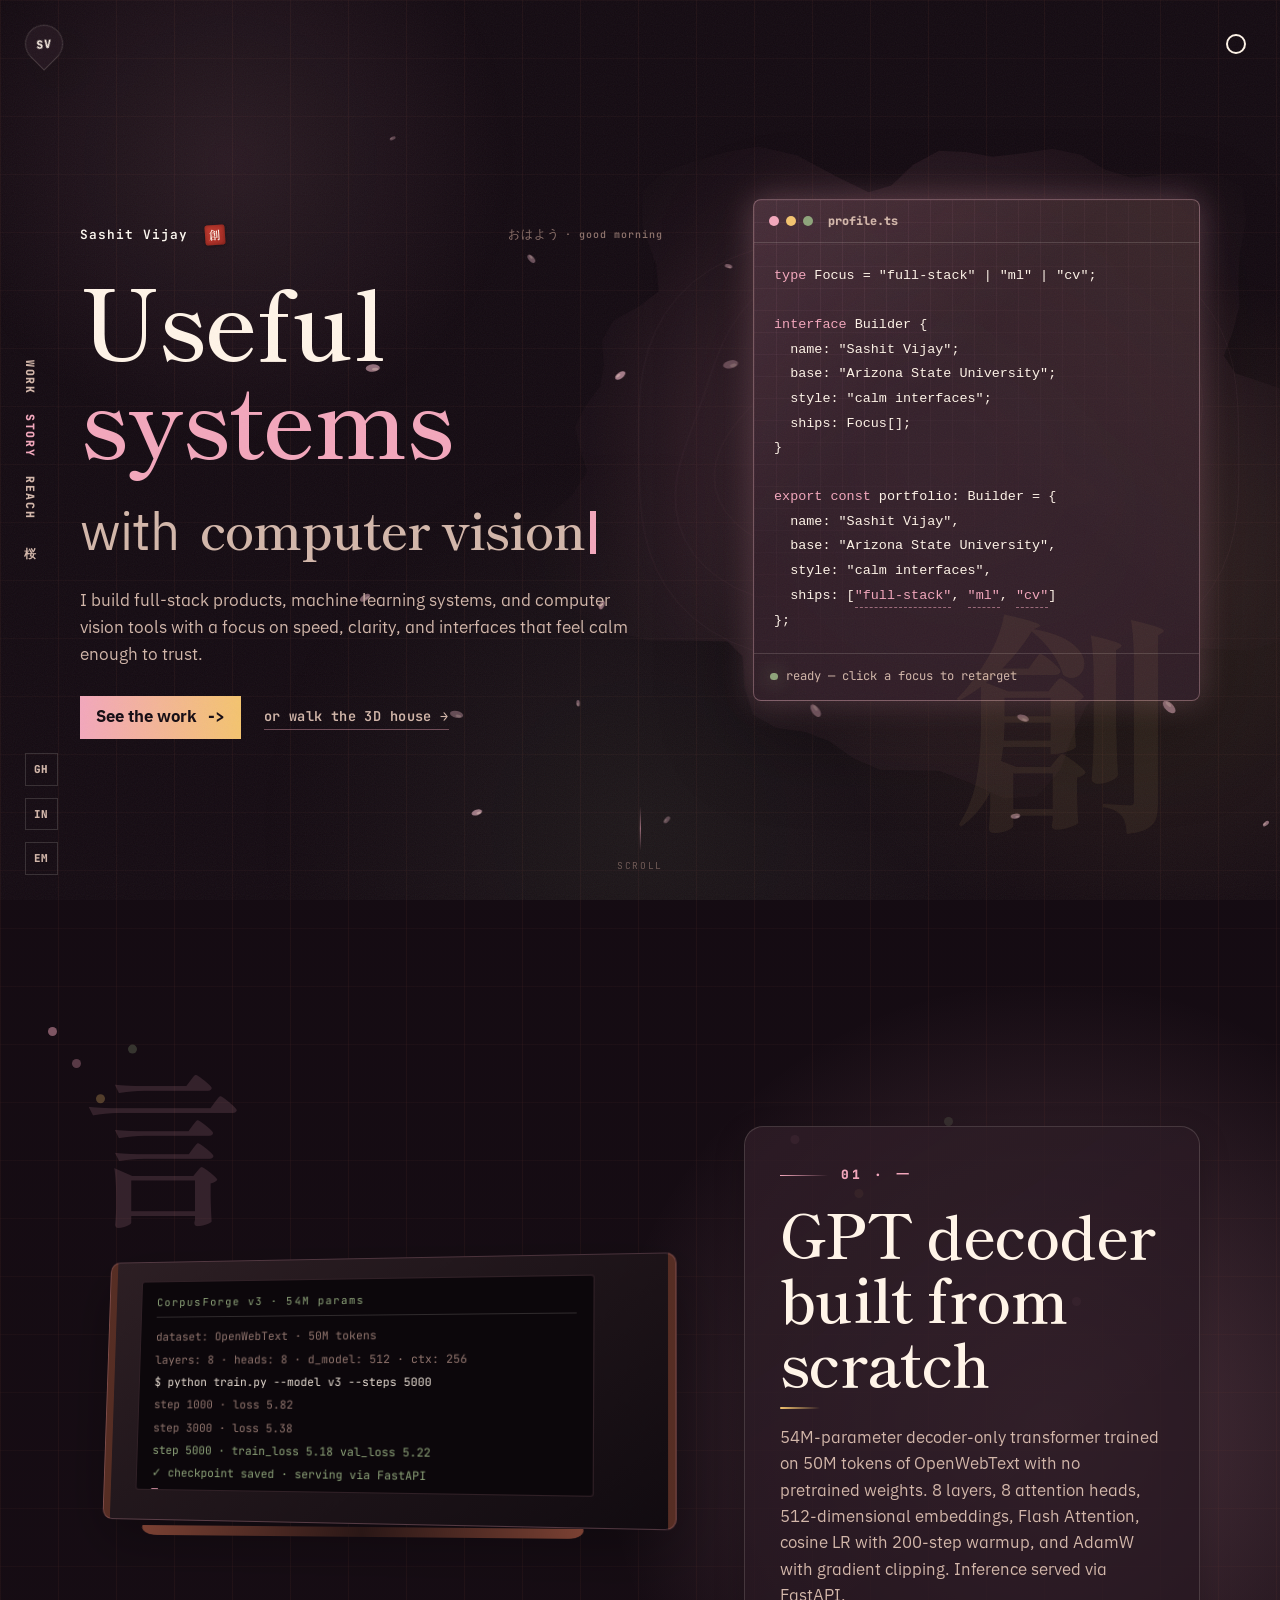
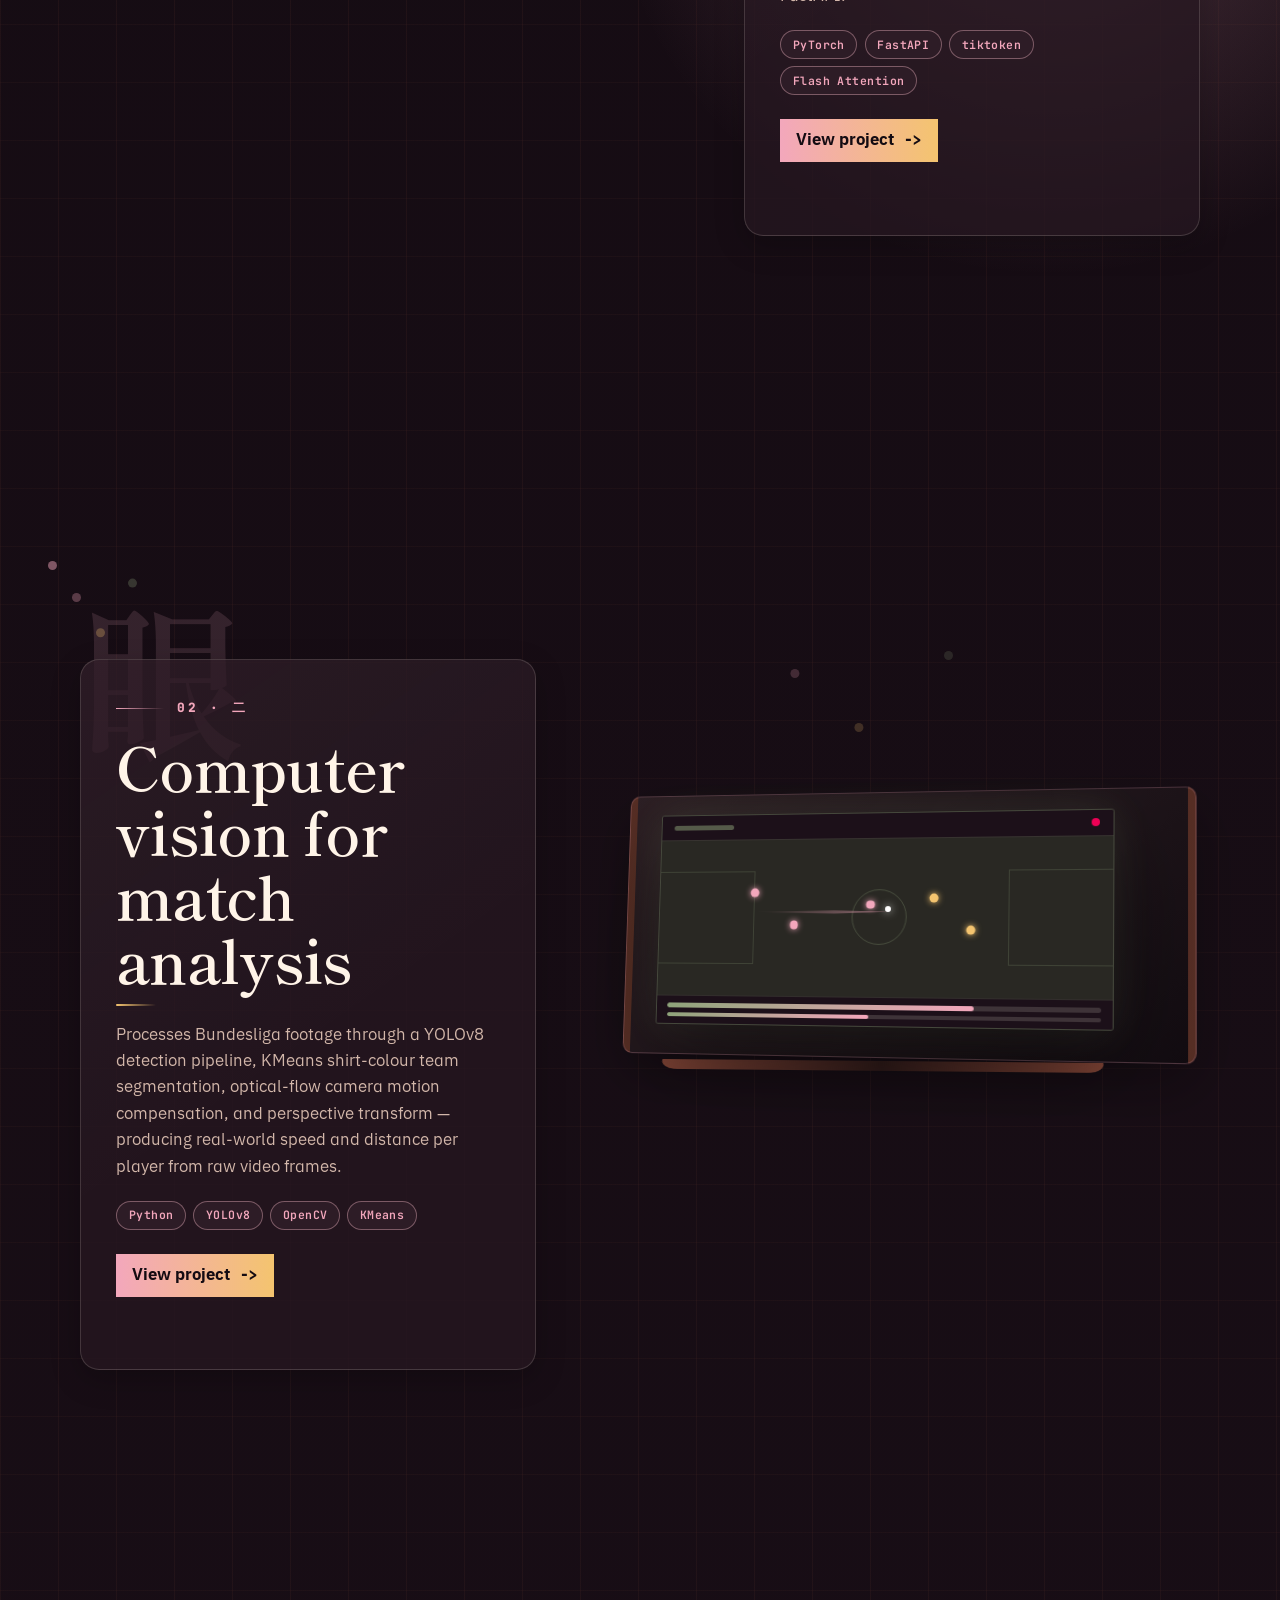
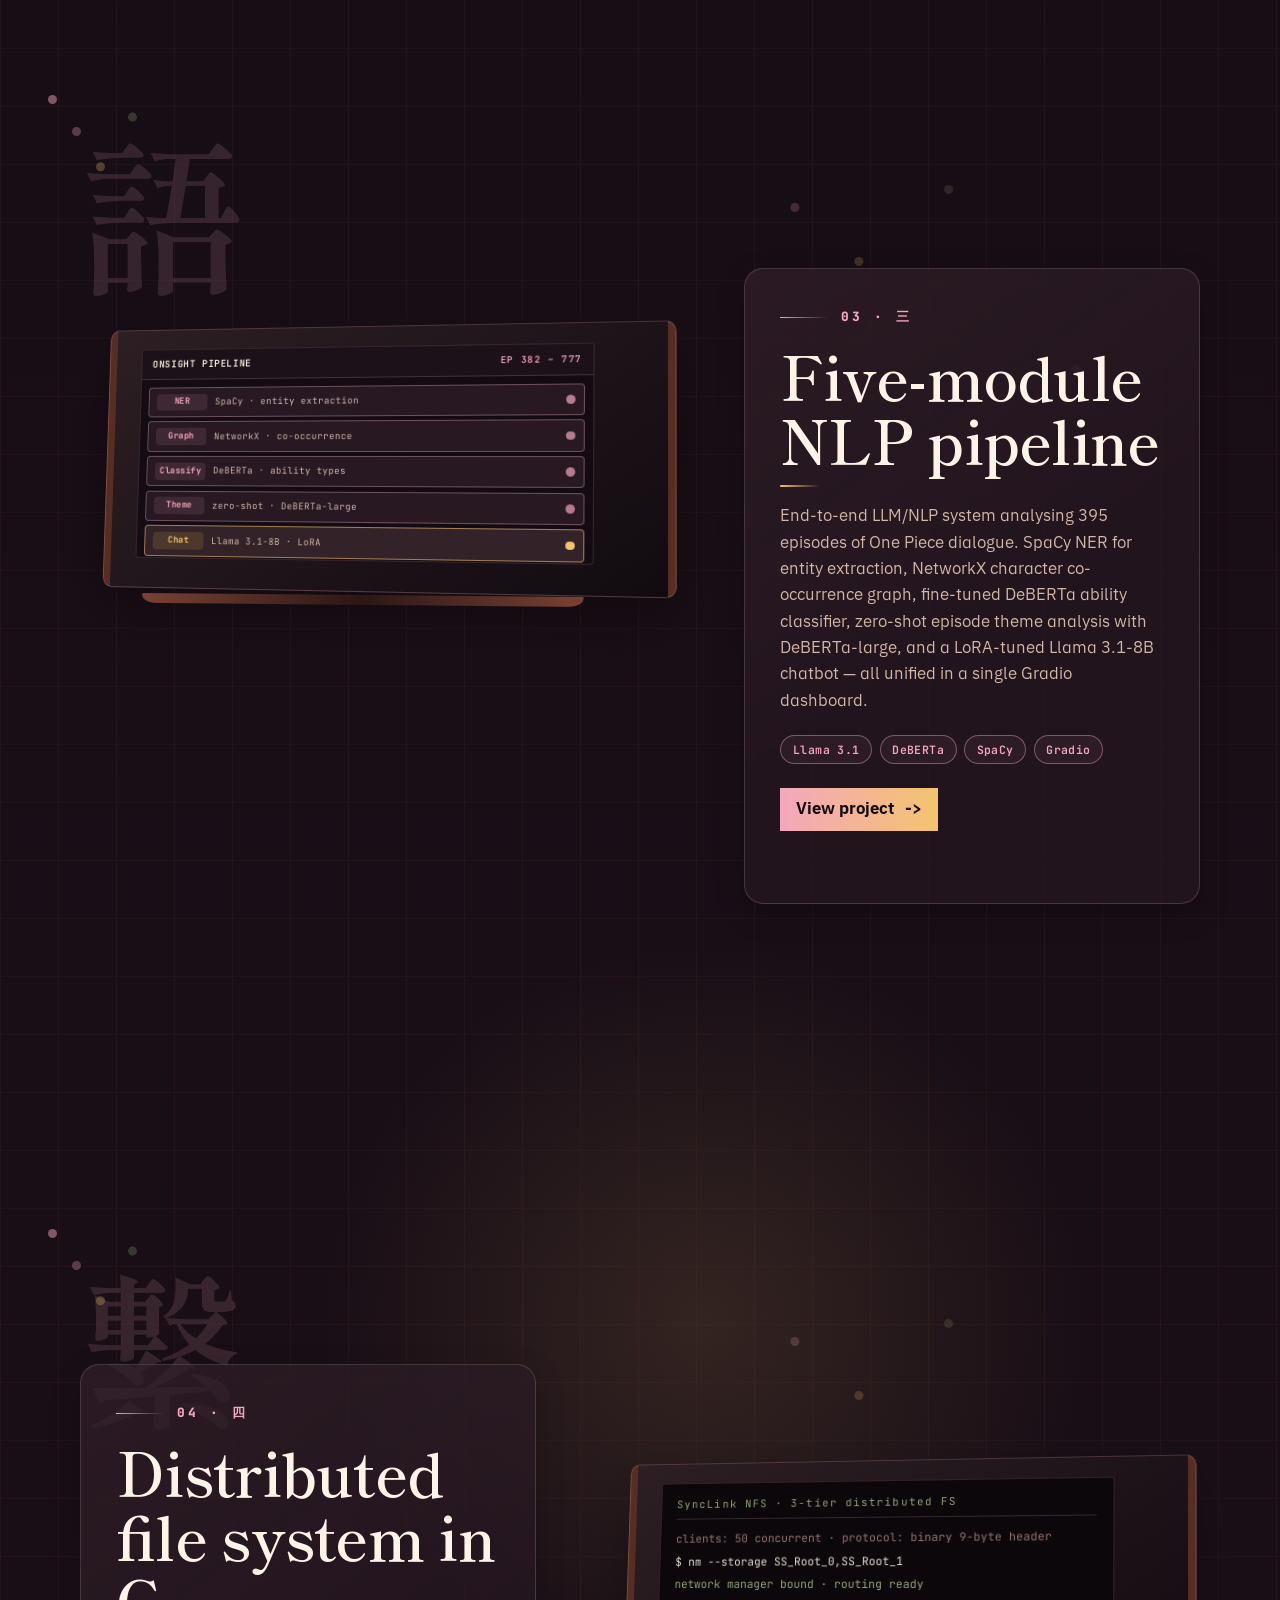
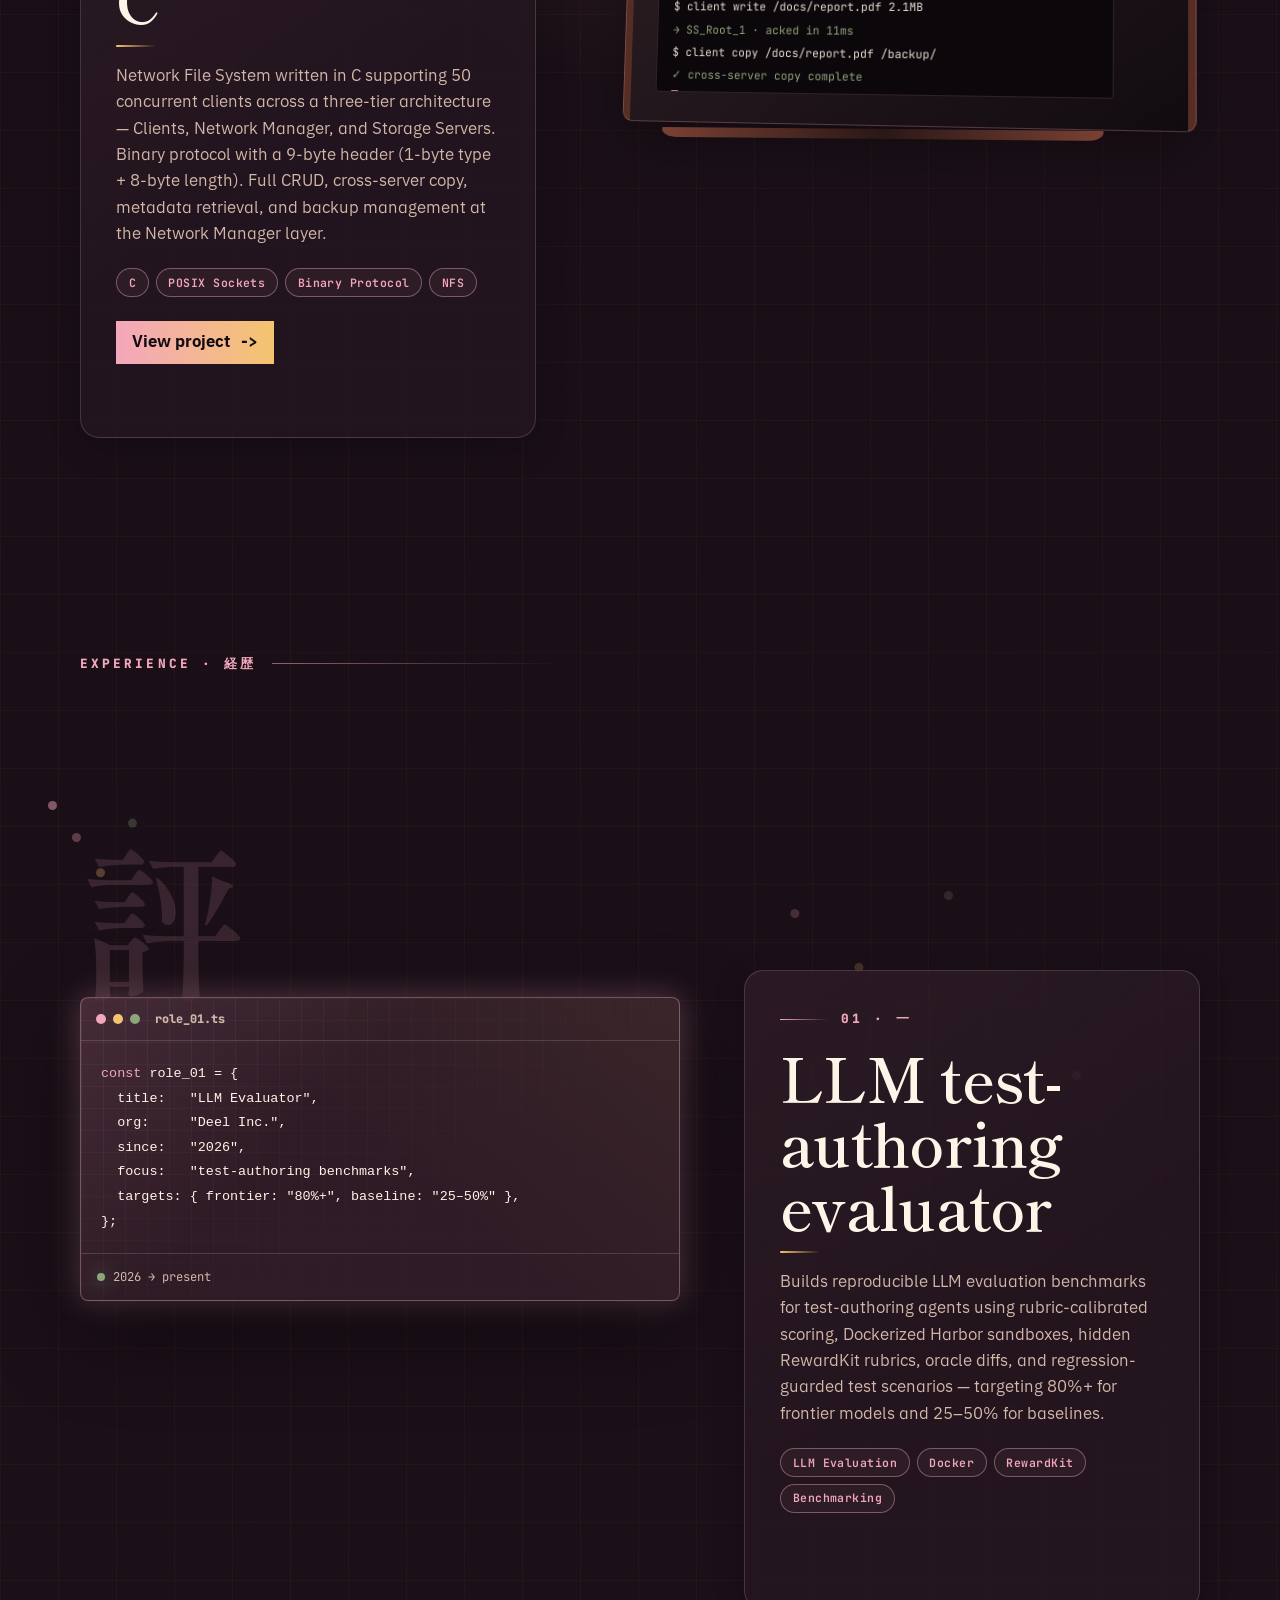
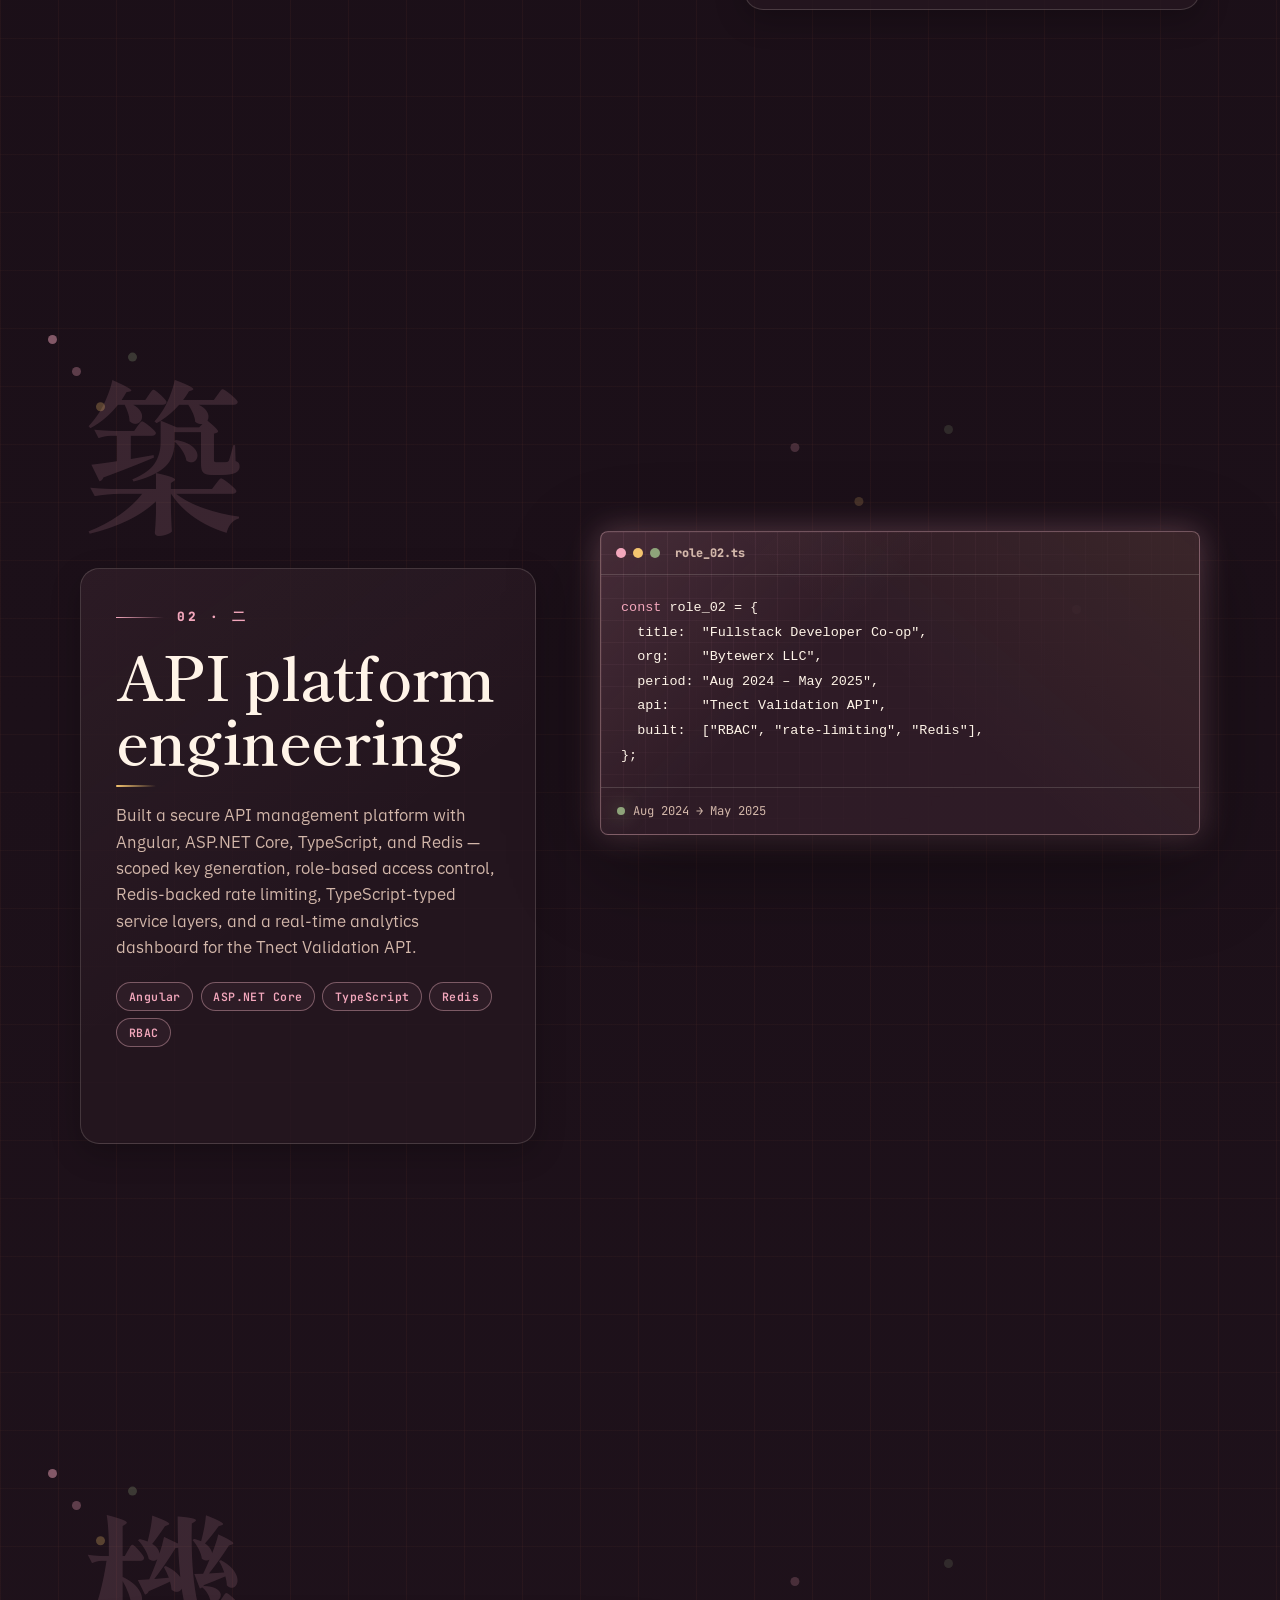
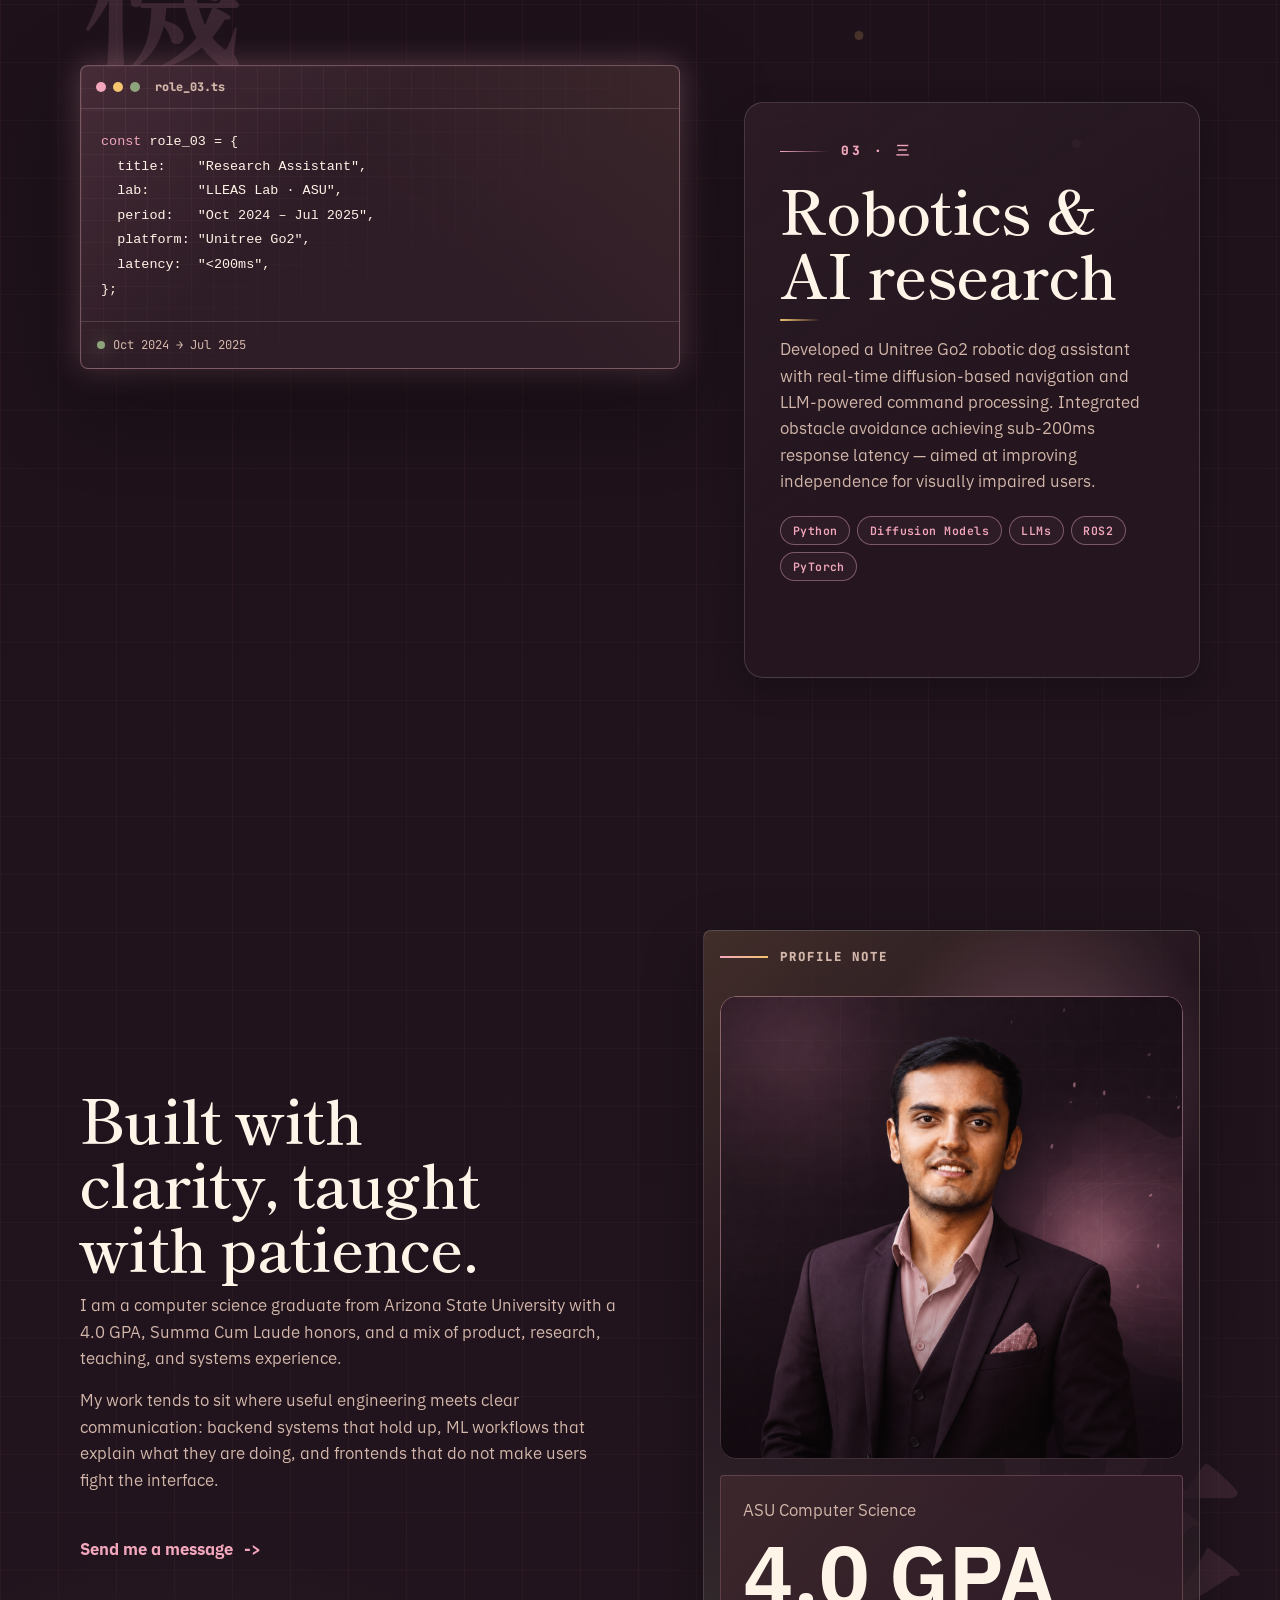
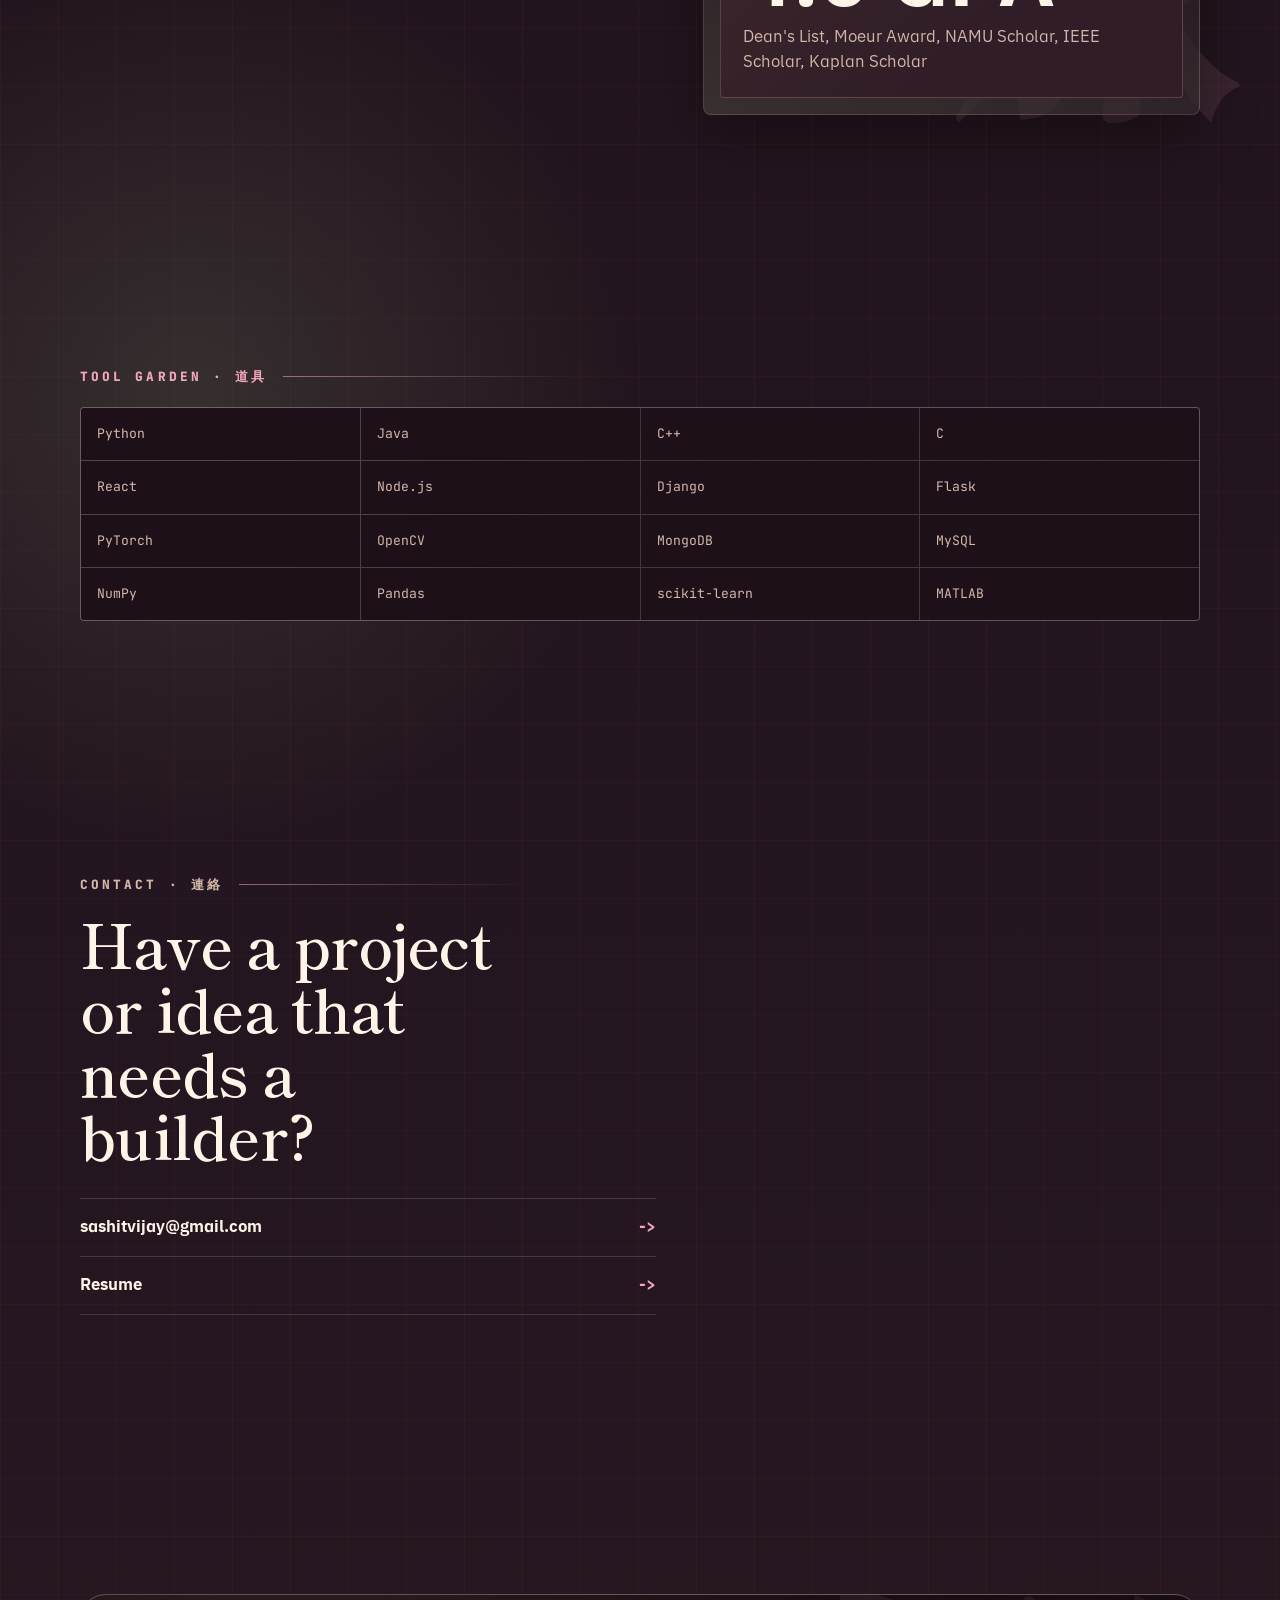
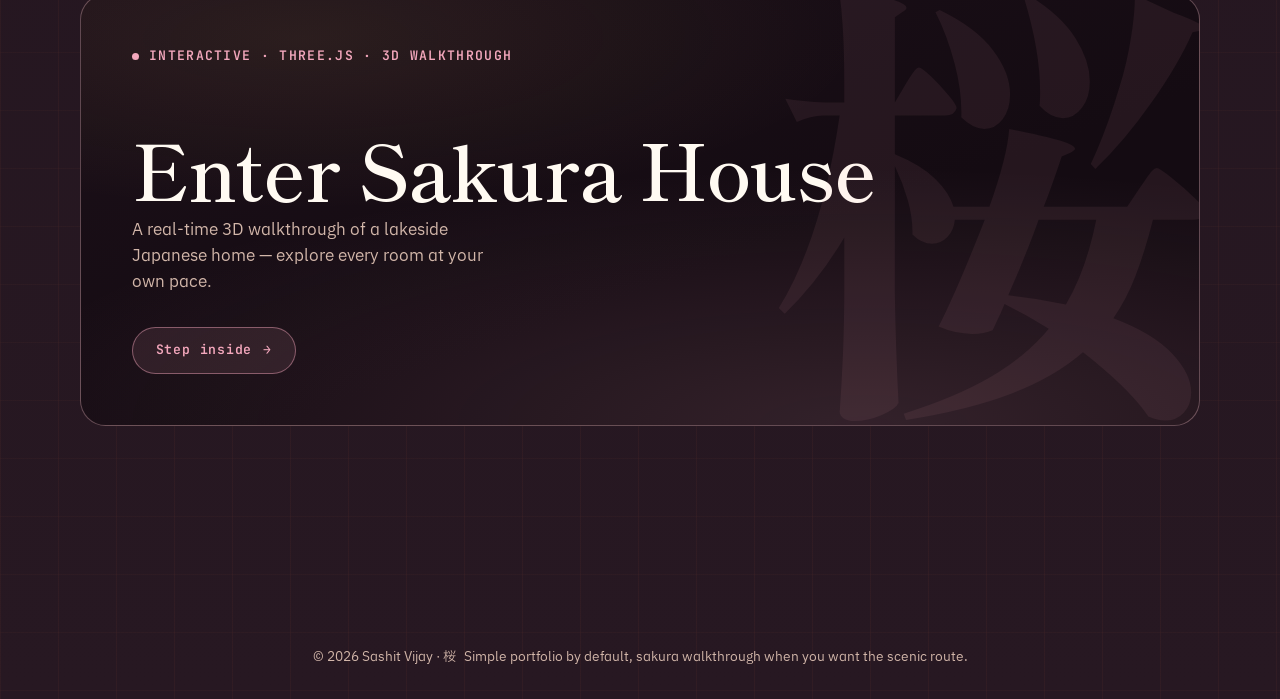
==== commit 52546819: "feat(home): replace scroll branch with content-tied interactions Removed the right-edge sakura branc" ====
--- a/index.html
+++ b/index.html
@@ -82,9 +82,9 @@
   name: "Sashit Vijay",
   base: "Arizona State University",
   style: "calm interfaces",
-  ships: ["full-stack", "ml", "cv"]
+  ships: [<button class="ship-link" type="button" data-role="full-stack craft">"full-stack"</button>, <button class="ship-link" type="button" data-role="ML systems">"ml"</button>, <button class="ship-link" type="button" data-role="computer vision">"cv"</button>]
 };</code></pre>
-          <p class="code-status"><span></span>ready for the next build</p>
+          <p class="code-status"><span></span>ready — click a focus to retarget</p>
         </aside>
         <a class="scroll-indicator" href="#project-1" aria-label="Scroll to projects"></a>
       </section>
@@ -438,51 +438,6 @@
 
     </main>
 
-    <!-- Scroll-tracking sakura branch: draws itself + blooms as you read -->
-    <svg class="scroll-branch" id="scrollBranch" viewBox="0 0 34 560" aria-hidden="true">
-      <path id="branchPath" d="M17 4 C 24 70, 9 130, 17 190 C 25 250, 9 310, 17 370 C 24 430, 11 480, 17 552" />
-      <g class="branch-bloom" transform="translate(21, 80)">
-        <circle class="bloom-petal" cx="0" cy="-3.4" r="3" />
-        <circle class="bloom-petal" cx="3.2" cy="-1.1" r="3" />
-        <circle class="bloom-petal" cx="2" cy="2.8" r="3" />
-        <circle class="bloom-petal" cx="-2" cy="2.8" r="3" />
-        <circle class="bloom-petal" cx="-3.2" cy="-1.1" r="3" />
-        <circle class="bloom-core" cx="0" cy="0" r="1.7" />
-      </g>
-      <g class="branch-bloom" transform="translate(12, 190)">
-        <circle class="bloom-petal" cx="0" cy="-3.4" r="3" />
-        <circle class="bloom-petal" cx="3.2" cy="-1.1" r="3" />
-        <circle class="bloom-petal" cx="2" cy="2.8" r="3" />
-        <circle class="bloom-petal" cx="-2" cy="2.8" r="3" />
-        <circle class="bloom-petal" cx="-3.2" cy="-1.1" r="3" />
-        <circle class="bloom-core" cx="0" cy="0" r="1.7" />
-      </g>
-      <g class="branch-bloom" transform="translate(21, 300)">
-        <circle class="bloom-petal" cx="0" cy="-3.4" r="3" />
-        <circle class="bloom-petal" cx="3.2" cy="-1.1" r="3" />
-        <circle class="bloom-petal" cx="2" cy="2.8" r="3" />
-        <circle class="bloom-petal" cx="-2" cy="2.8" r="3" />
-        <circle class="bloom-petal" cx="-3.2" cy="-1.1" r="3" />
-        <circle class="bloom-core" cx="0" cy="0" r="1.7" />
-      </g>
-      <g class="branch-bloom" transform="translate(12, 410)">
-        <circle class="bloom-petal" cx="0" cy="-3.4" r="3" />
-        <circle class="bloom-petal" cx="3.2" cy="-1.1" r="3" />
-        <circle class="bloom-petal" cx="2" cy="2.8" r="3" />
-        <circle class="bloom-petal" cx="-2" cy="2.8" r="3" />
-        <circle class="bloom-petal" cx="-3.2" cy="-1.1" r="3" />
-        <circle class="bloom-core" cx="0" cy="0" r="1.7" />
-      </g>
-      <g class="branch-bloom" transform="translate(19, 510)">
-        <circle class="bloom-petal" cx="0" cy="-3.4" r="3" />
-        <circle class="bloom-petal" cx="3.2" cy="-1.1" r="3" />
-        <circle class="bloom-petal" cx="2" cy="2.8" r="3" />
-        <circle class="bloom-petal" cx="-2" cy="2.8" r="3" />
-        <circle class="bloom-petal" cx="-3.2" cy="-1.1" r="3" />
-        <circle class="bloom-core" cx="0" cy="0" r="1.7" />
-      </g>
-    </svg>
-
     <footer class="footer">
       <span>© 2026 Sashit Vijay · 桜</span>
       <span>Simple portfolio by default, sakura walkthrough when you want the scenic route.</span>
--- a/src/portfolio.css
+++ b/src/portfolio.css
@@ -1606,54 +1606,73 @@
   box-shadow: 0 6px 18px color-mix(in srgb, var(--sakura) 24%, transparent);
 }
 
-/* Scroll-tracking sakura branch — grows down the right edge as you read */
-.scroll-branch {
-  position: fixed;
-  top: 50%;
-  right: 1.1rem;
-  z-index: 40;
-  width: 34px;
-  height: min(62vh, 560px);
-  transform: translateY(-50%);
-  pointer-events: none;
-}
-
-.scroll-branch path {
-  stroke: color-mix(in srgb, var(--wood-soft) 75%, var(--accent));
-  stroke-width: 2;
-  fill: none;
-  stroke-linecap: round;
-}
-
-.scroll-branch .branch-bloom {
+/* Interactive profile.ts — the ships array drives the headline */
+.ship-link {
+  all: unset;
+  cursor: pointer;
+  color: var(--accent);
+  border-bottom: 1px dashed color-mix(in srgb, var(--accent) 55%, transparent);
+  transition: color var(--dur-fast) var(--ease-out), border-color var(--dur-fast) var(--ease-out);
+}
+
+.ship-link:hover,
+.ship-link:focus-visible {
+  color: var(--accent-2);
+  border-bottom-color: var(--accent-2);
+  border-bottom-style: solid;
+}
+
+/* Terminal mockups type themselves into view */
+.terminal-lines.js-type span {
   opacity: 0;
-  transform: scale(0);
-  transform-origin: center;
-  transform-box: fill-box;
-  transition: transform 600ms var(--ease-spring), opacity 300ms var(--ease-out);
-}
-
-.scroll-branch .branch-bloom.is-bloom {
+  transform: translateY(4px);
+  transition: opacity 280ms var(--ease-out), transform 280ms var(--ease-out);
+  transition-delay: calc(var(--line-i, 0) * 170ms);
+}
+
+.terminal-lines.js-type.is-typed span {
   opacity: 1;
-  transform: scale(1);
-}
-
-.scroll-branch .bloom-petal {
-  fill: var(--sakura);
-}
-
-.scroll-branch .bloom-core {
-  fill: var(--lantern);
-}
-
-@media (max-width: 1100px) {
-  .scroll-branch {
-    display: none;
-  }
+  transform: none;
+}
+
+/* SoccerSense pitch wakes up on hover — paused unless hovered */
+@keyframes playerDrift {
+  from { transform: translate(0, 0); }
+  to   { transform: translate(9px, -7px); }
+}
+
+@keyframes ballRoll {
+  from { transform: translate(0, 0) scale(1); }
+  to   { transform: translate(-14px, 8px) scale(1.25); }
+}
+
+.soccer-screen .player-dot {
+  animation: playerDrift 2.3s ease-in-out infinite alternate;
+  animation-play-state: paused;
+}
+
+.soccer-screen .player-dot:nth-of-type(odd) {
+  animation-duration: 1.8s;
+  animation-direction: alternate-reverse;
+}
+
+.soccer-screen .player-dot--ball {
+  animation-name: ballRoll;
+  animation-duration: 2.6s;
+}
+
+.soccer-screen:hover .player-dot {
+  animation-play-state: running;
 }
 
 @media (prefers-reduced-motion: reduce) {
-  .scroll-branch .branch-bloom {
+  .soccer-screen .player-dot {
+    animation: none;
+  }
+
+  .terminal-lines.js-type span {
+    opacity: 1;
+    transform: none;
     transition: none;
   }
 }
